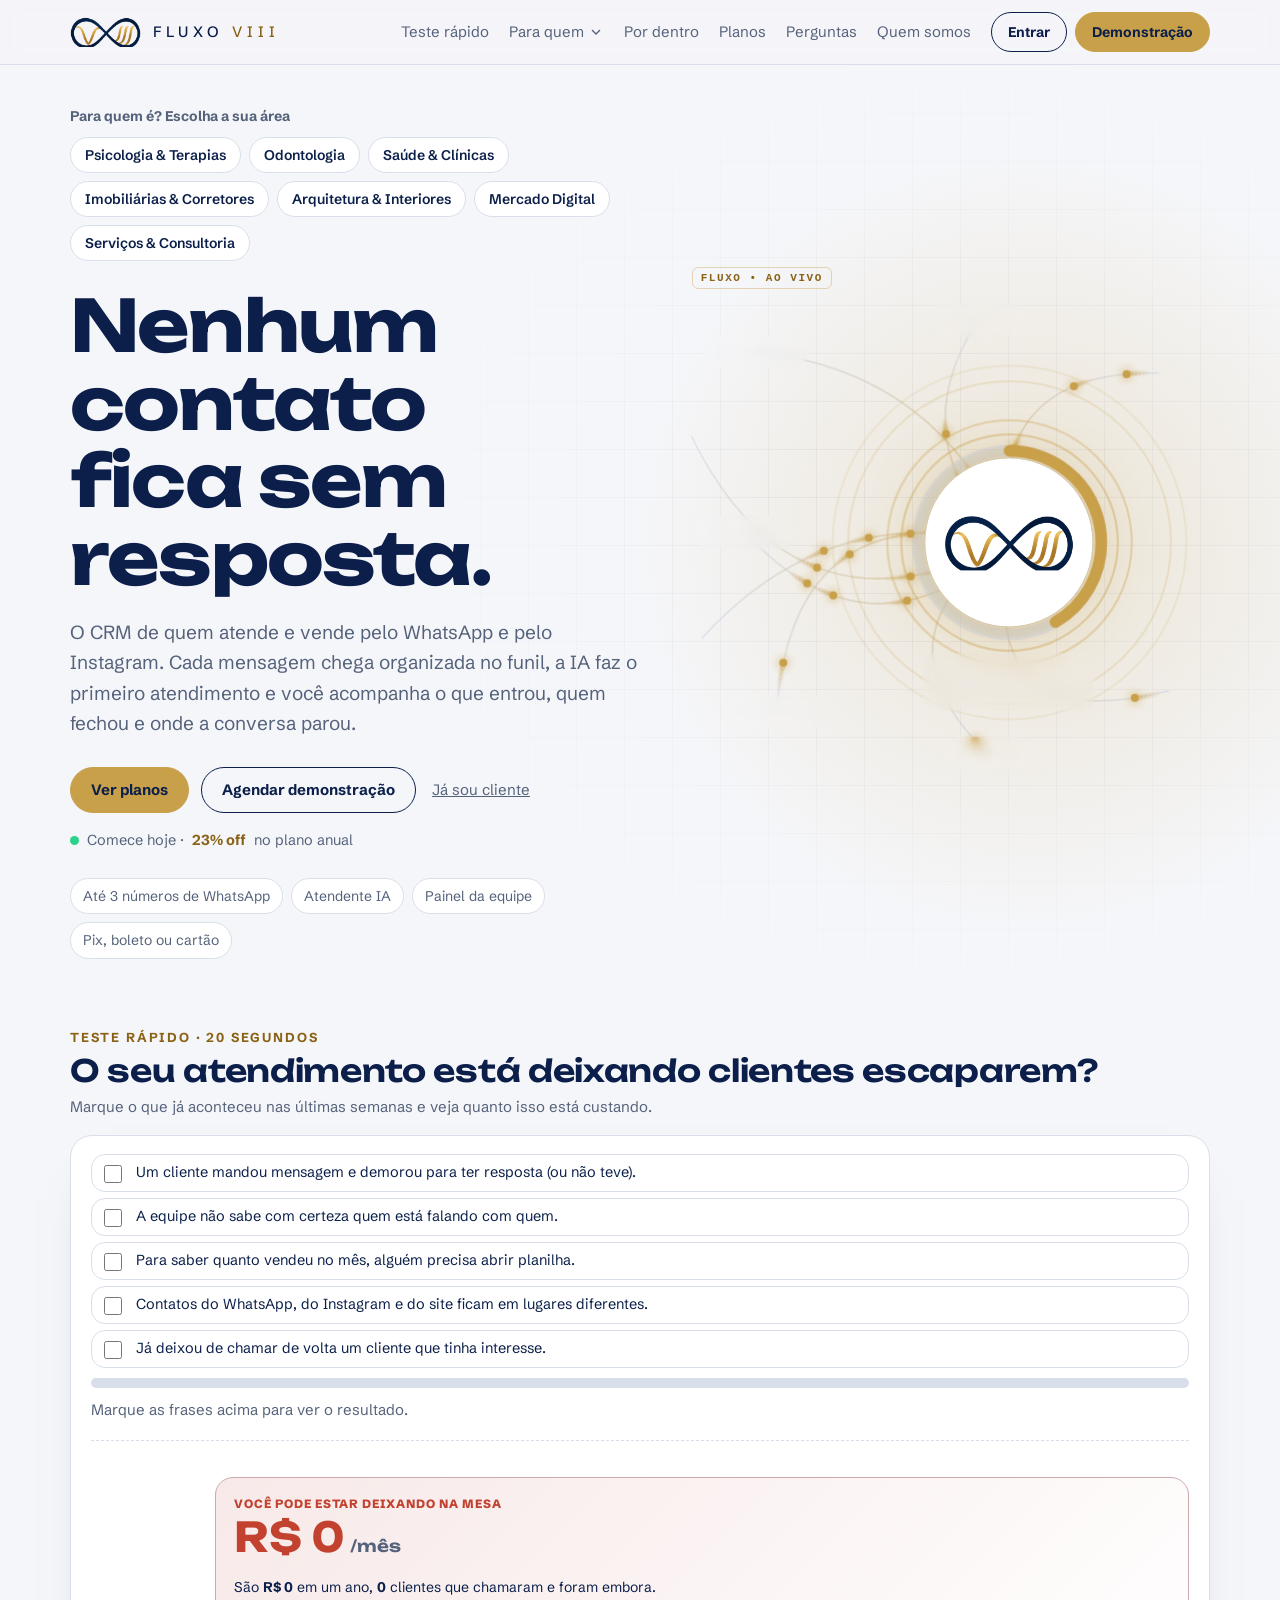
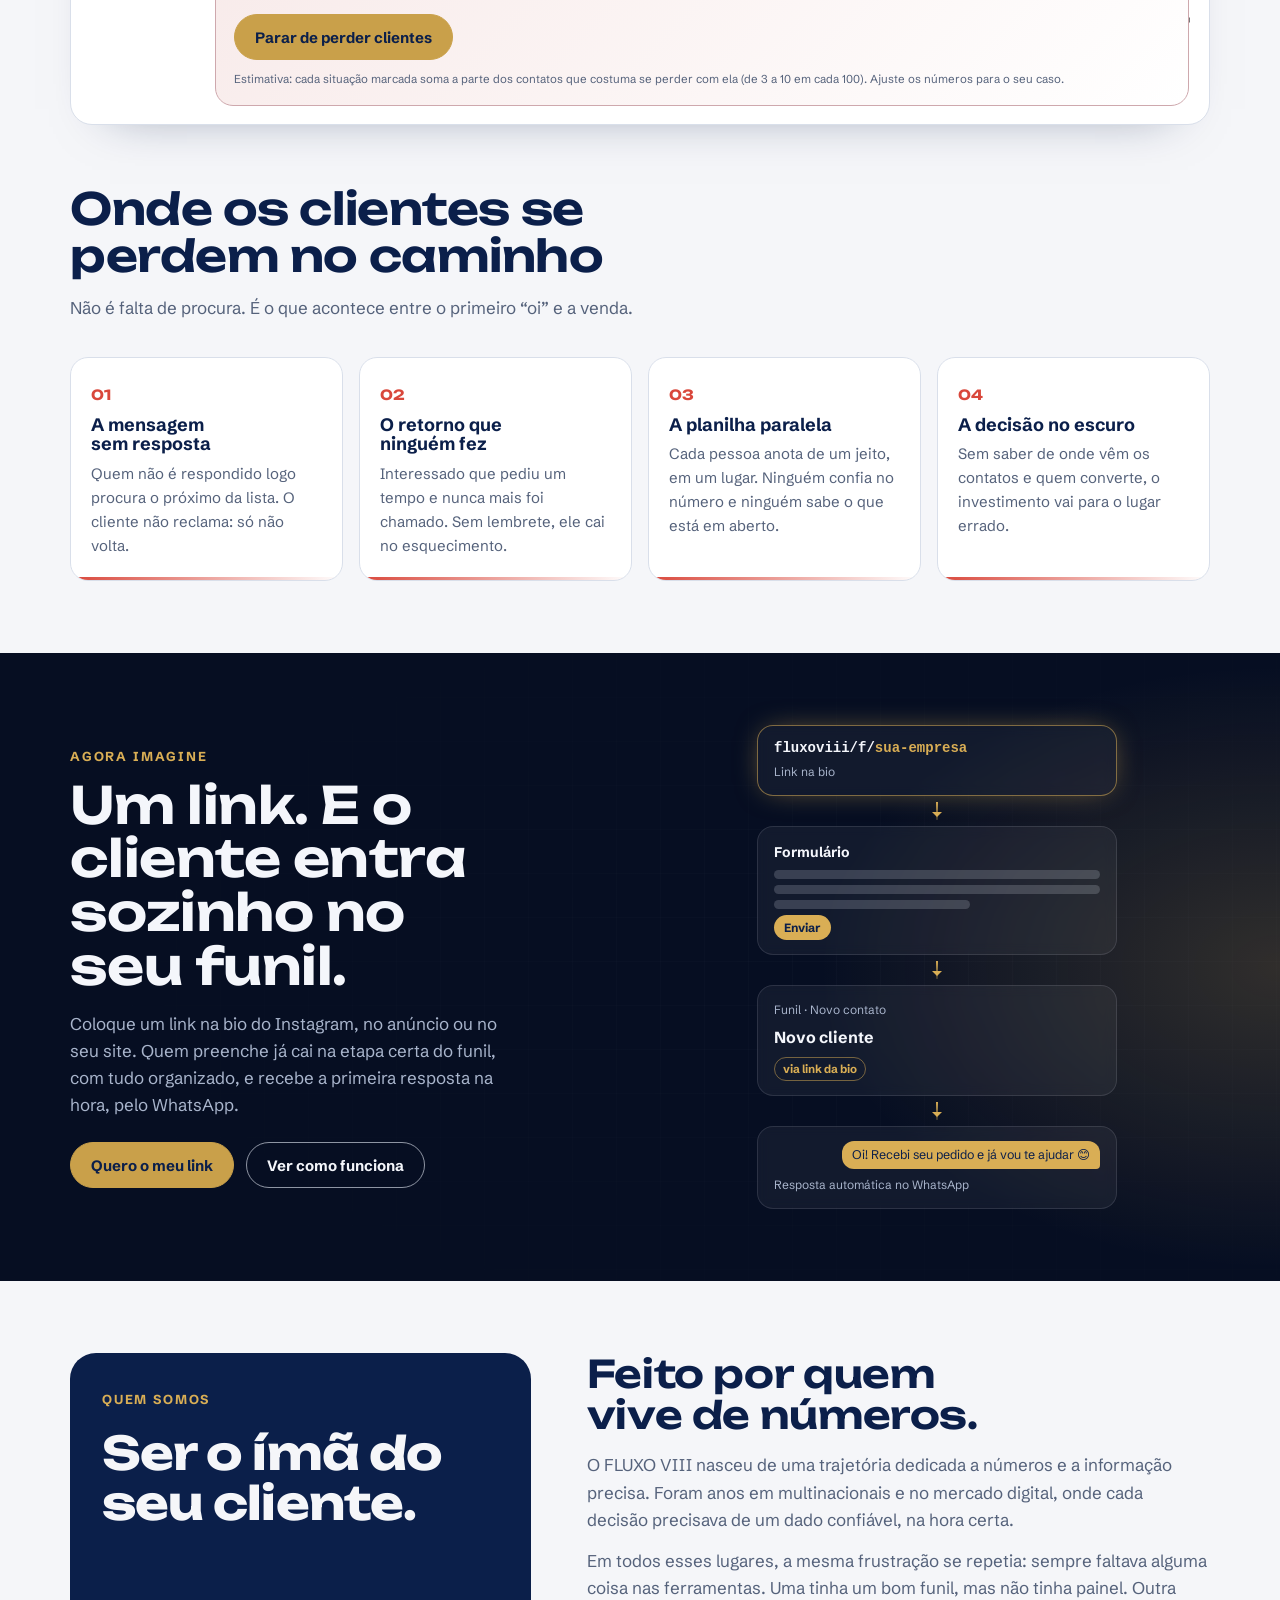
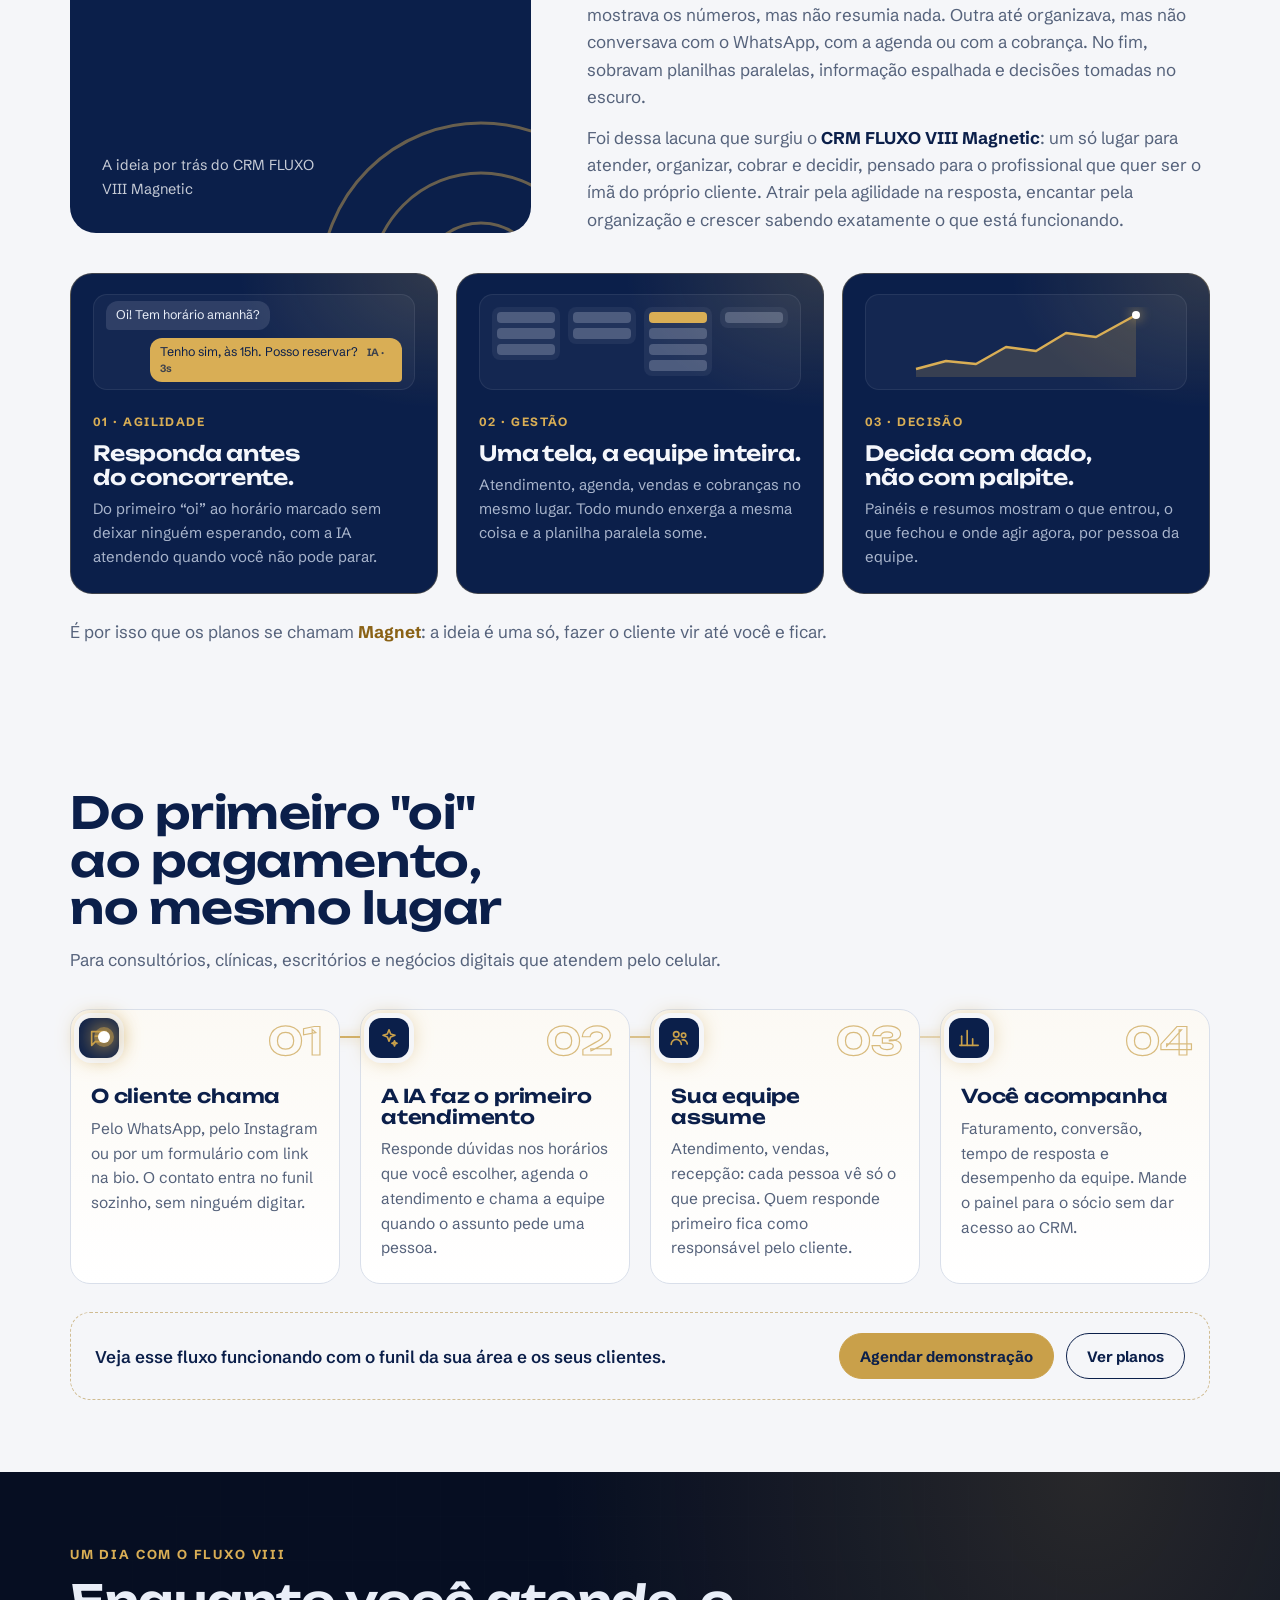
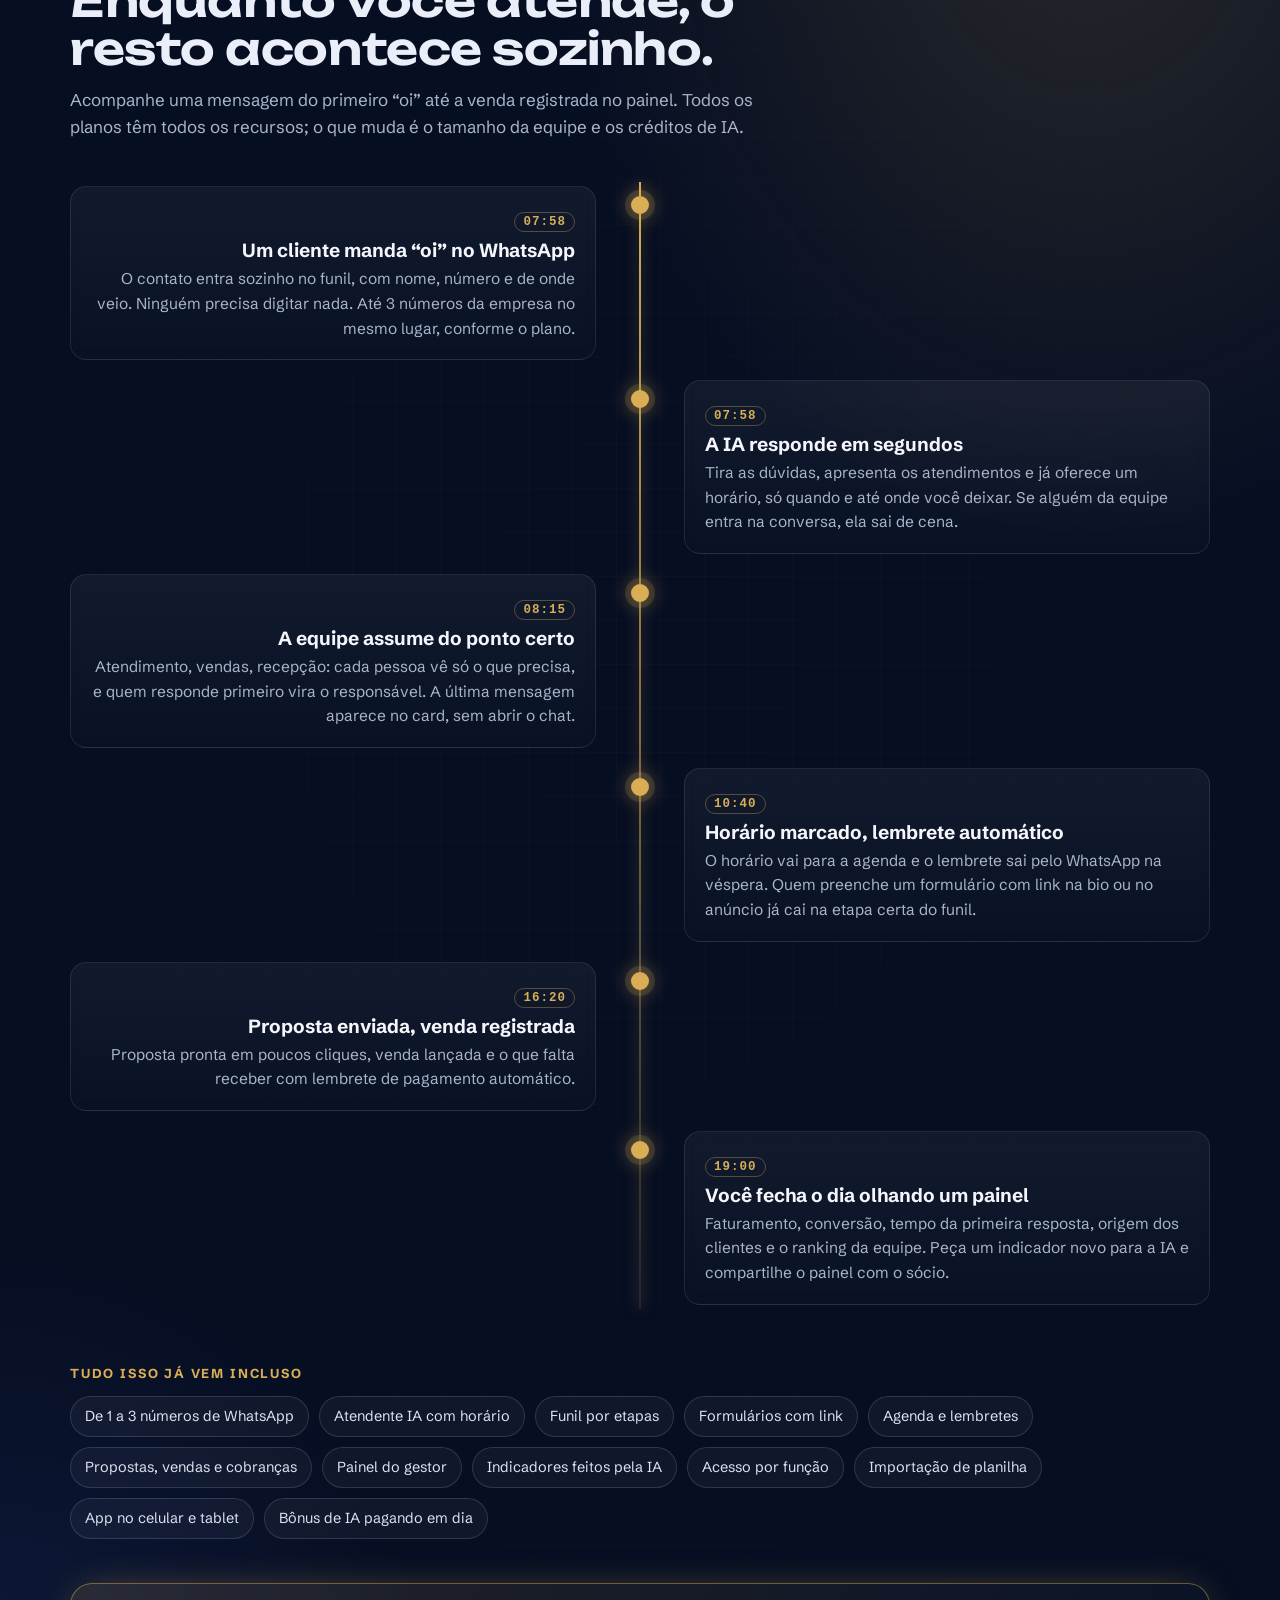
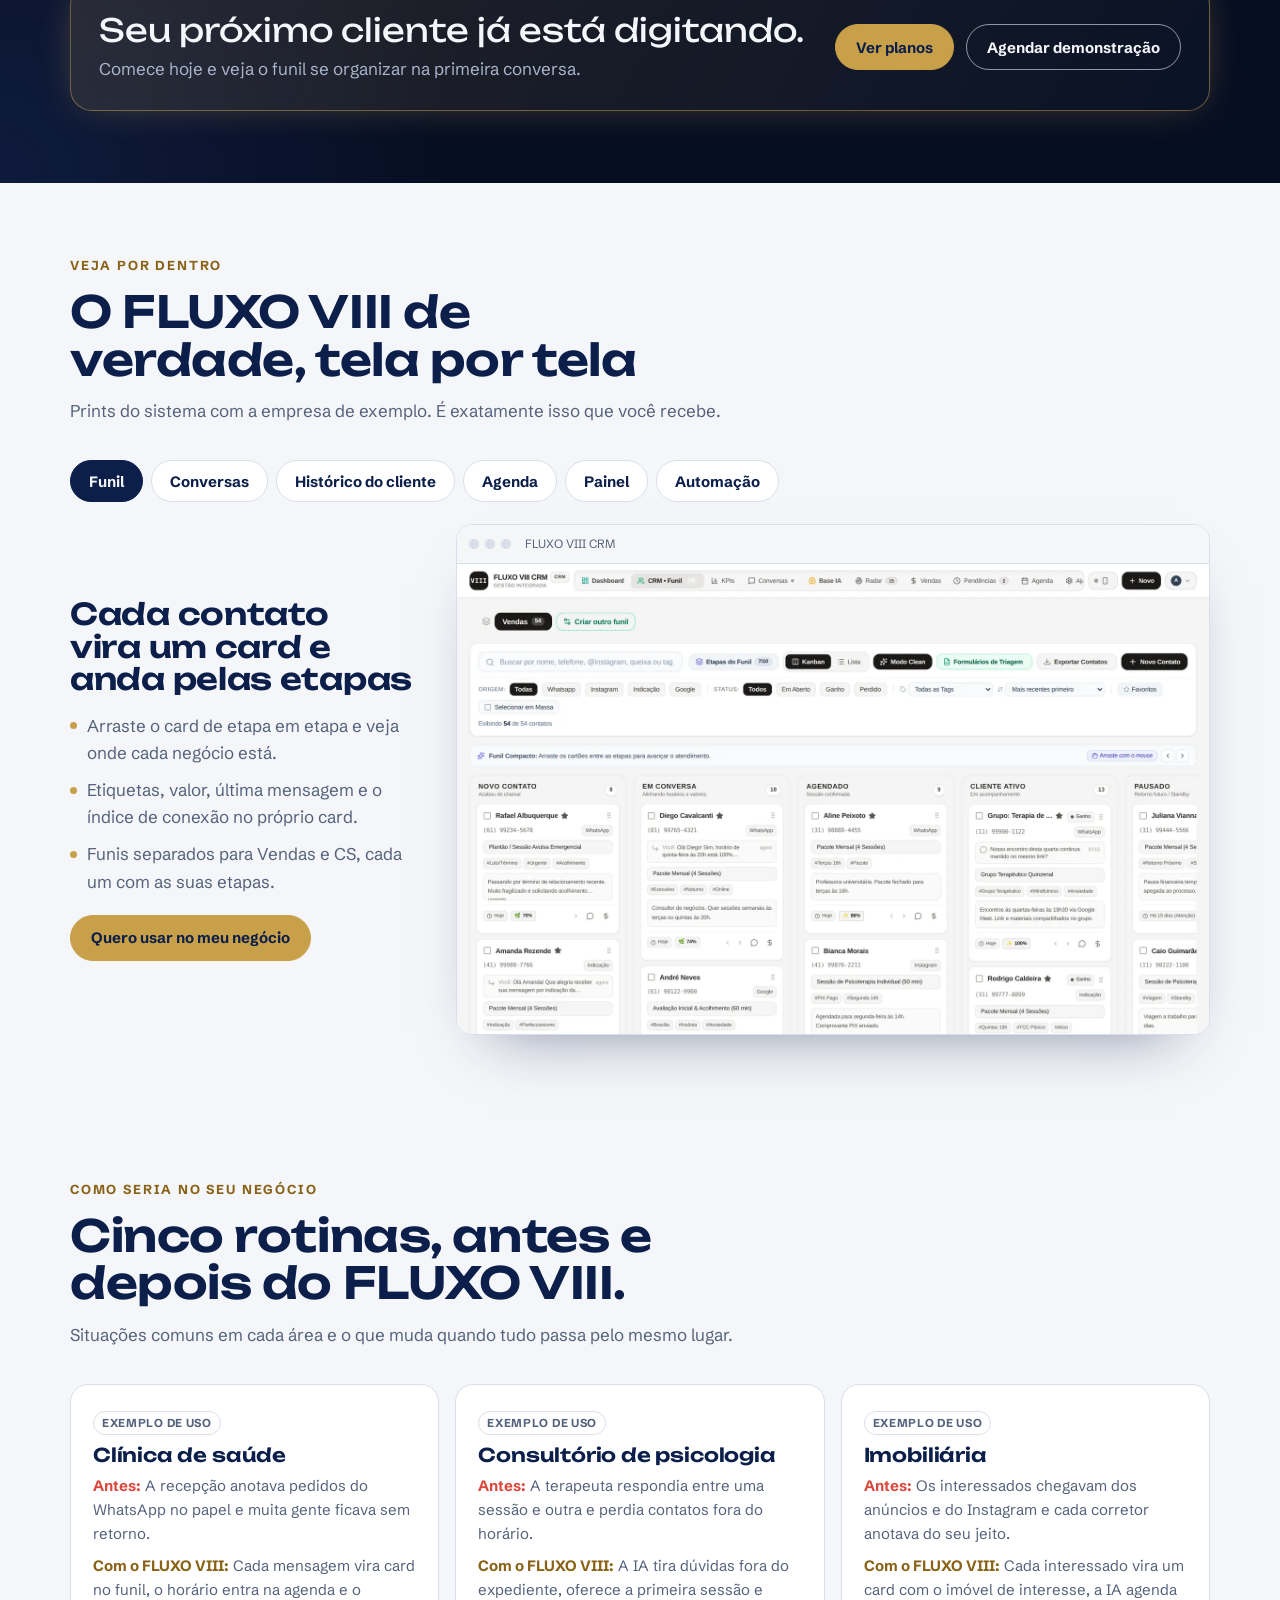
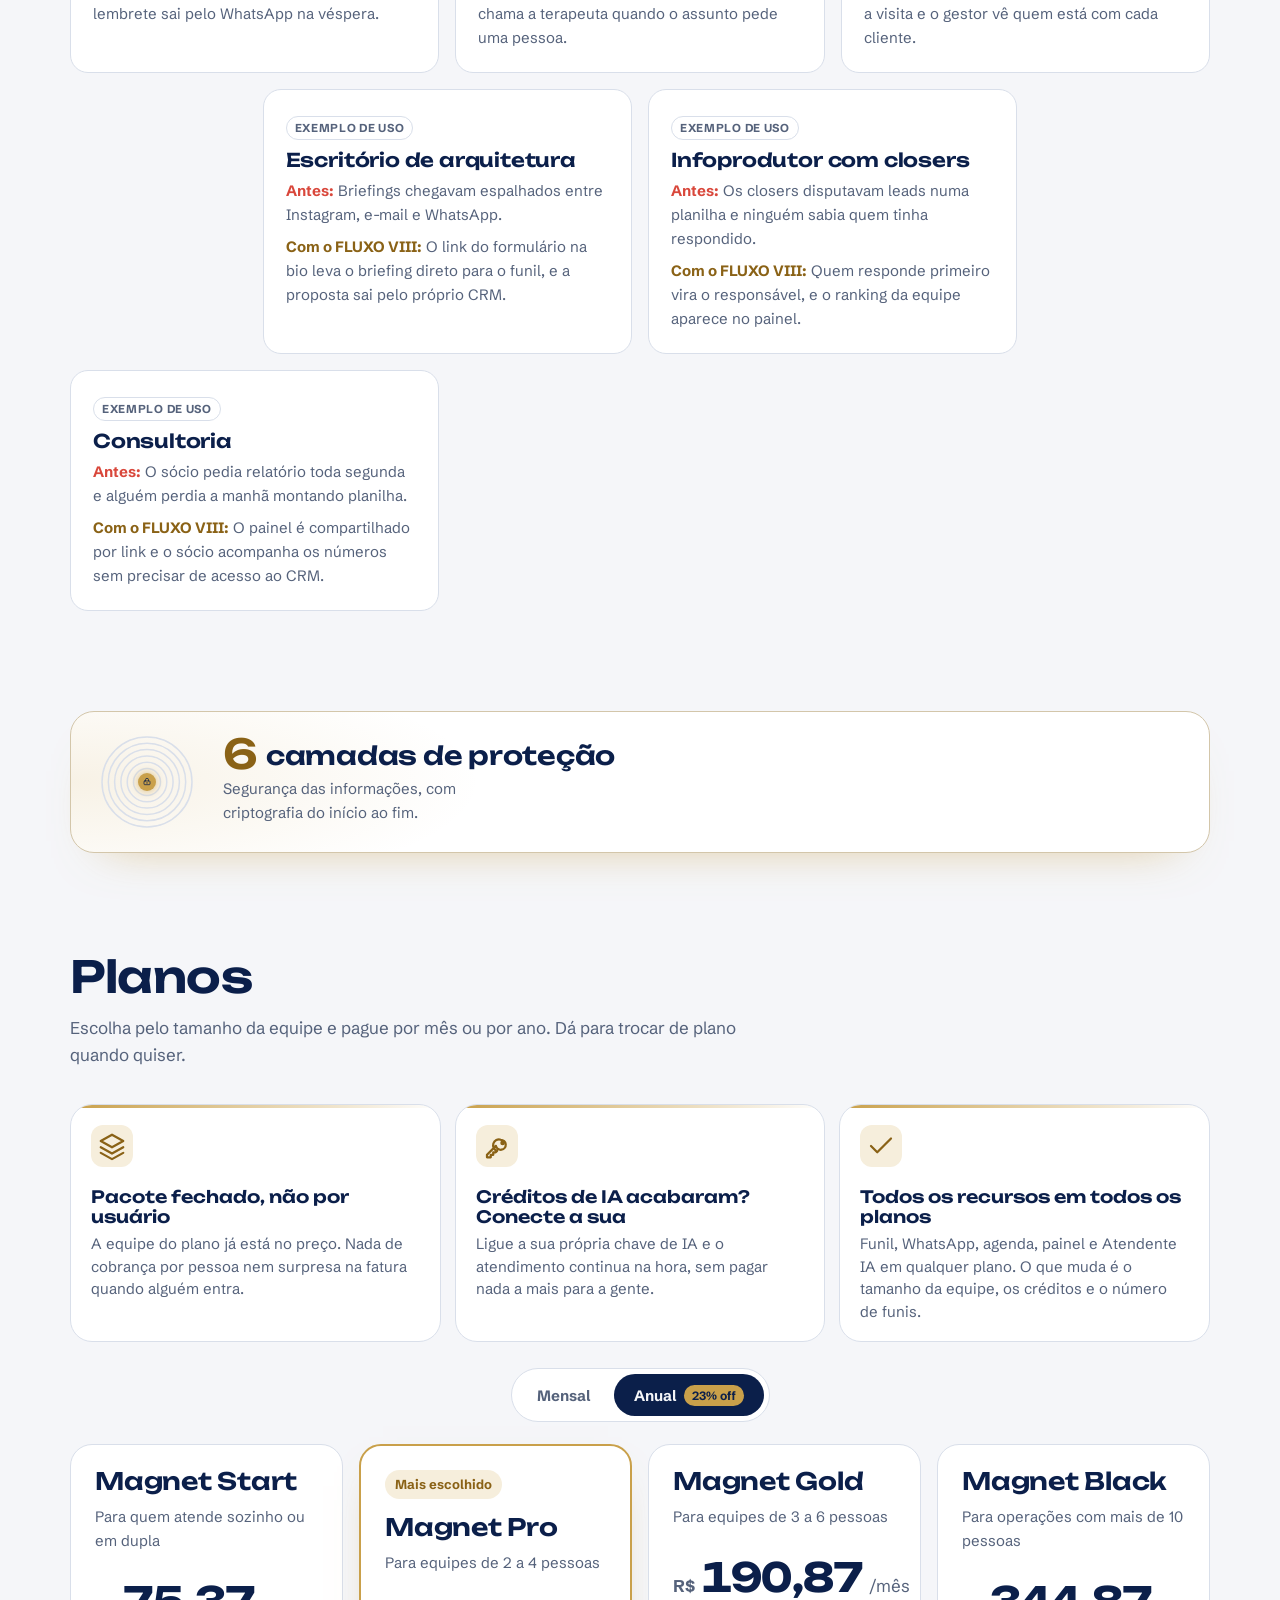
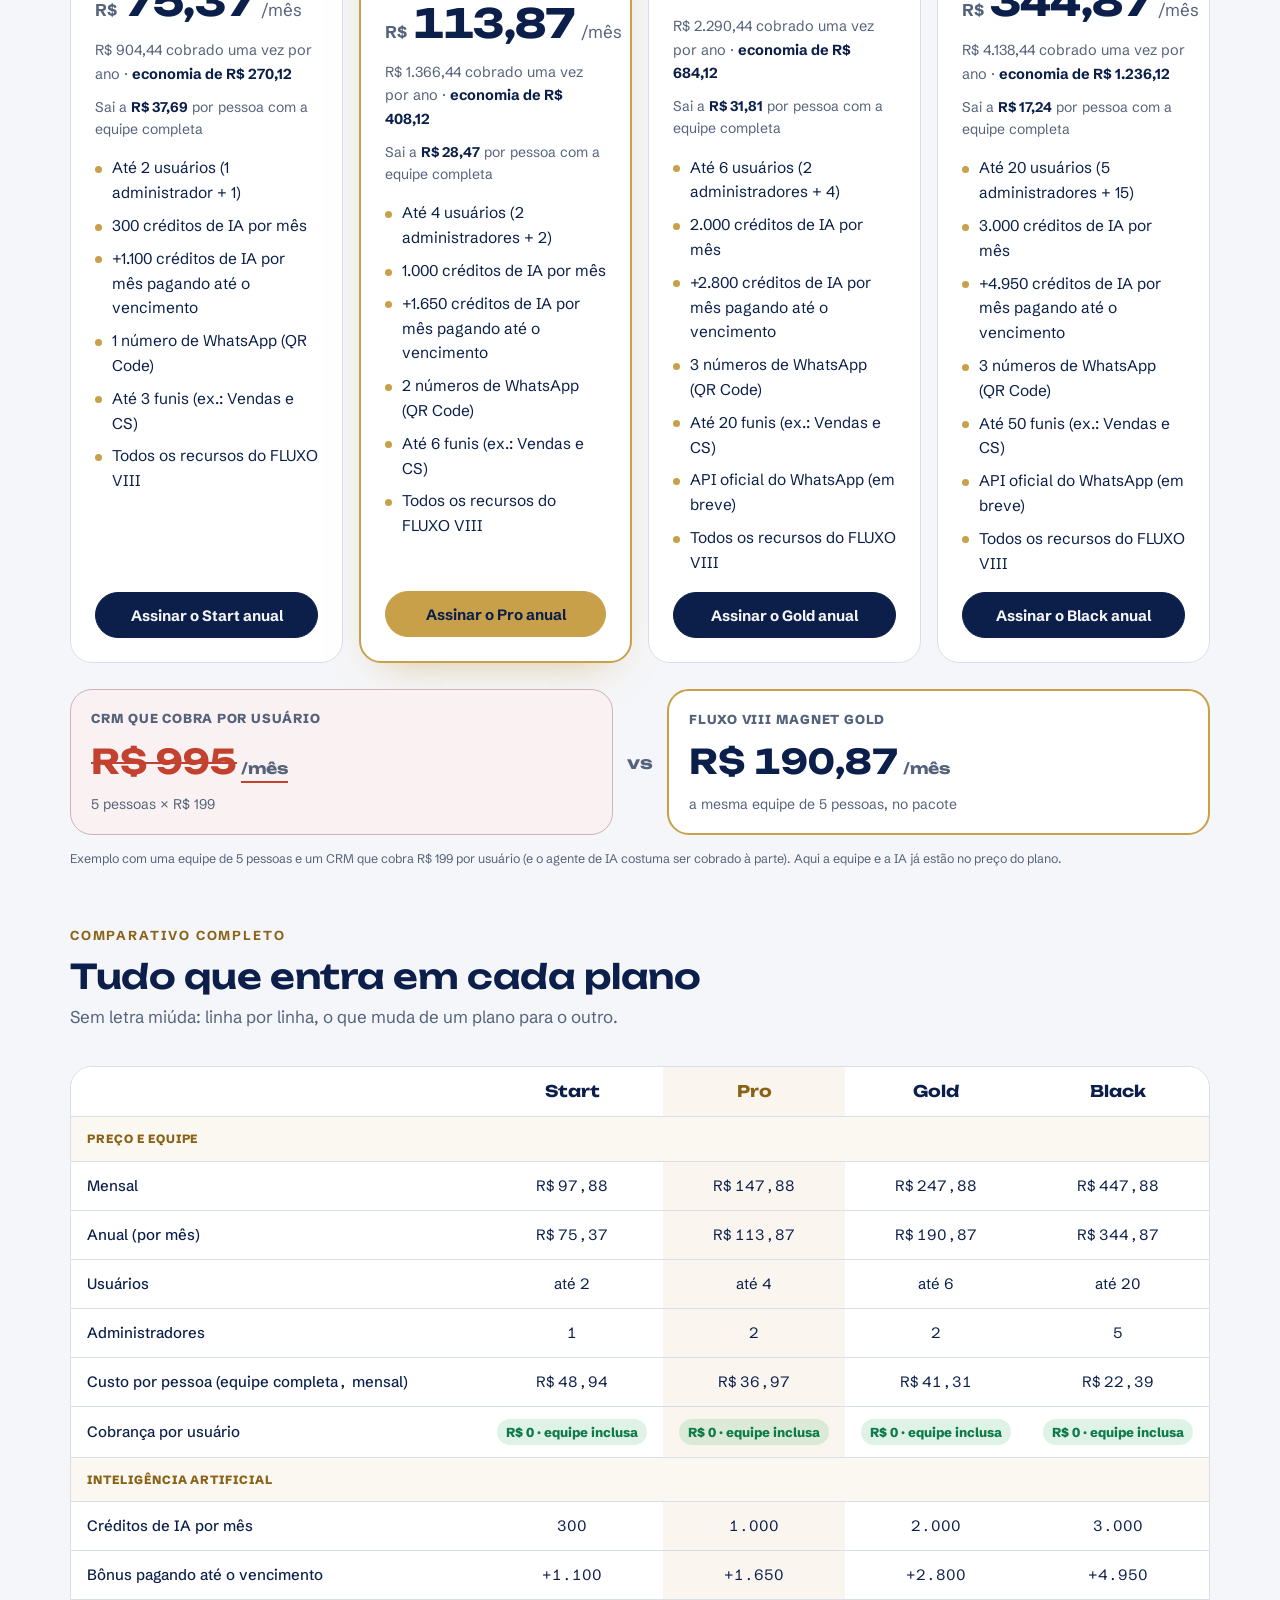
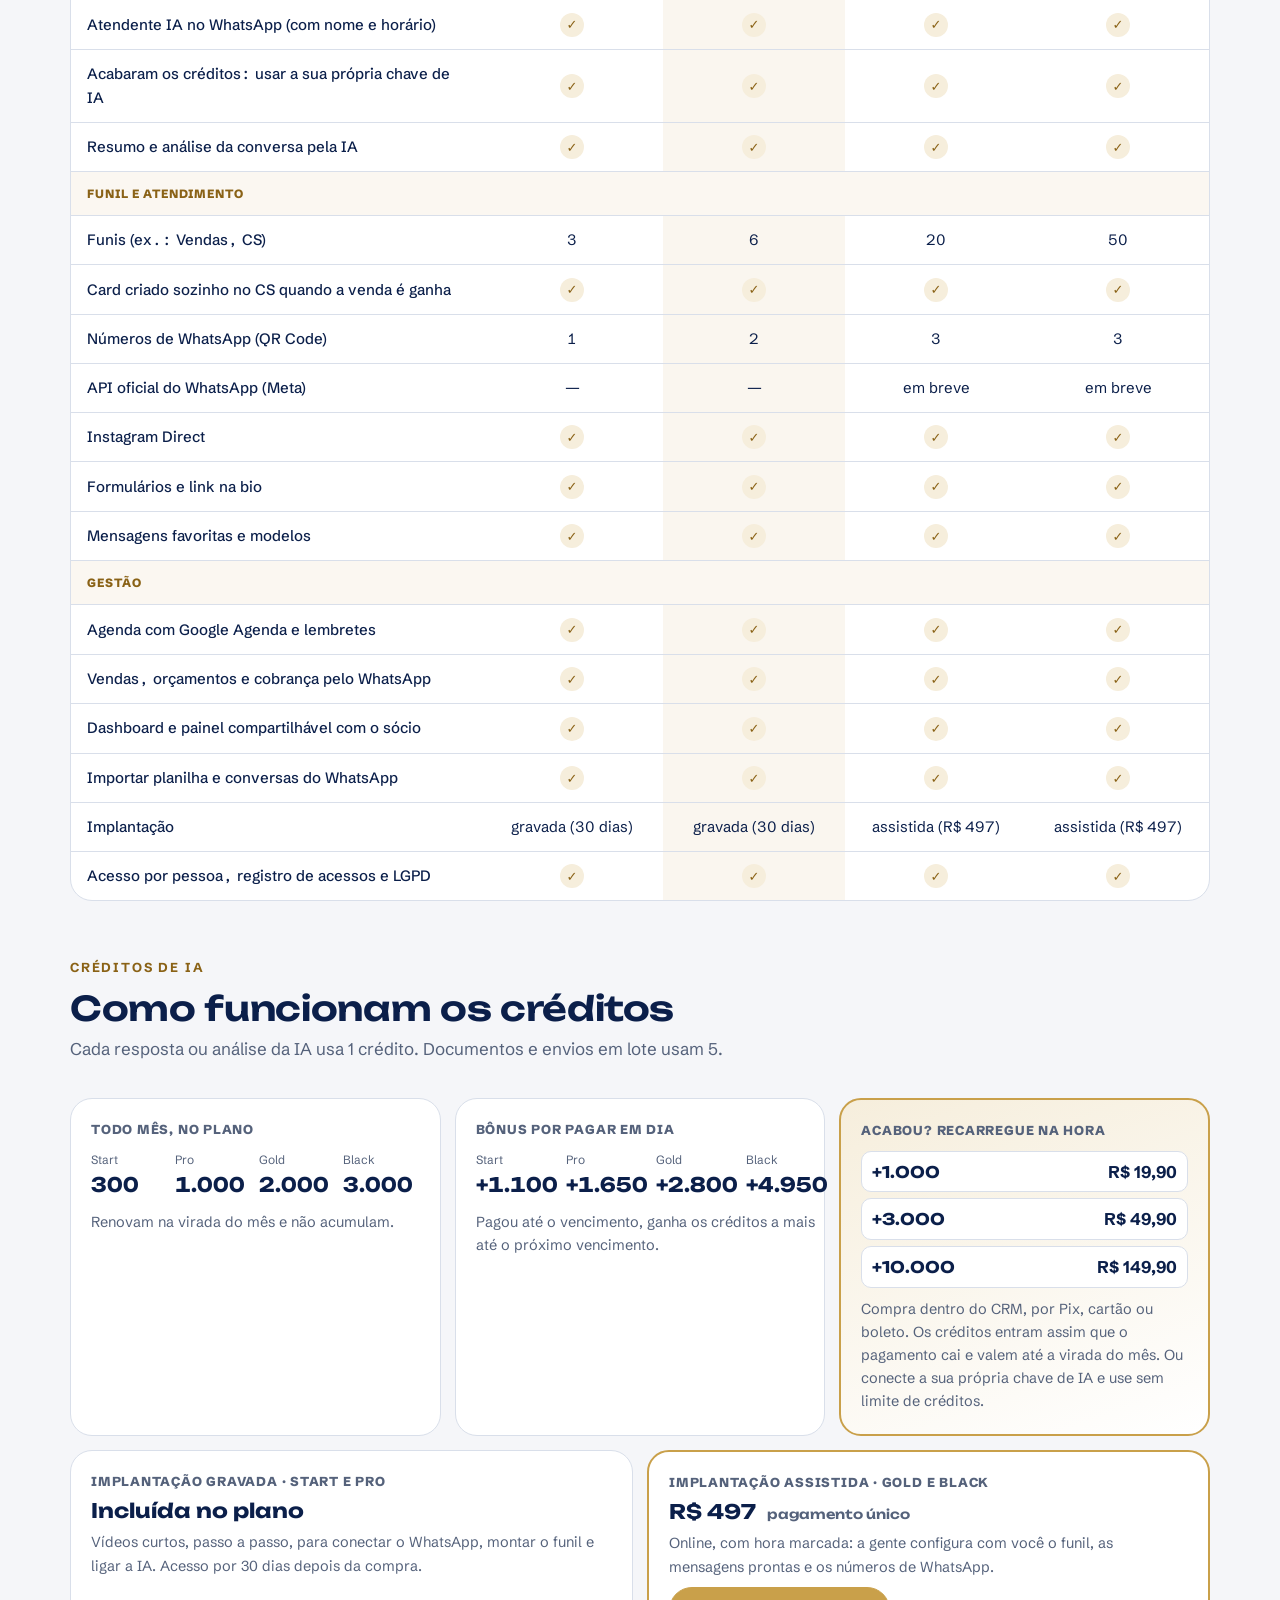
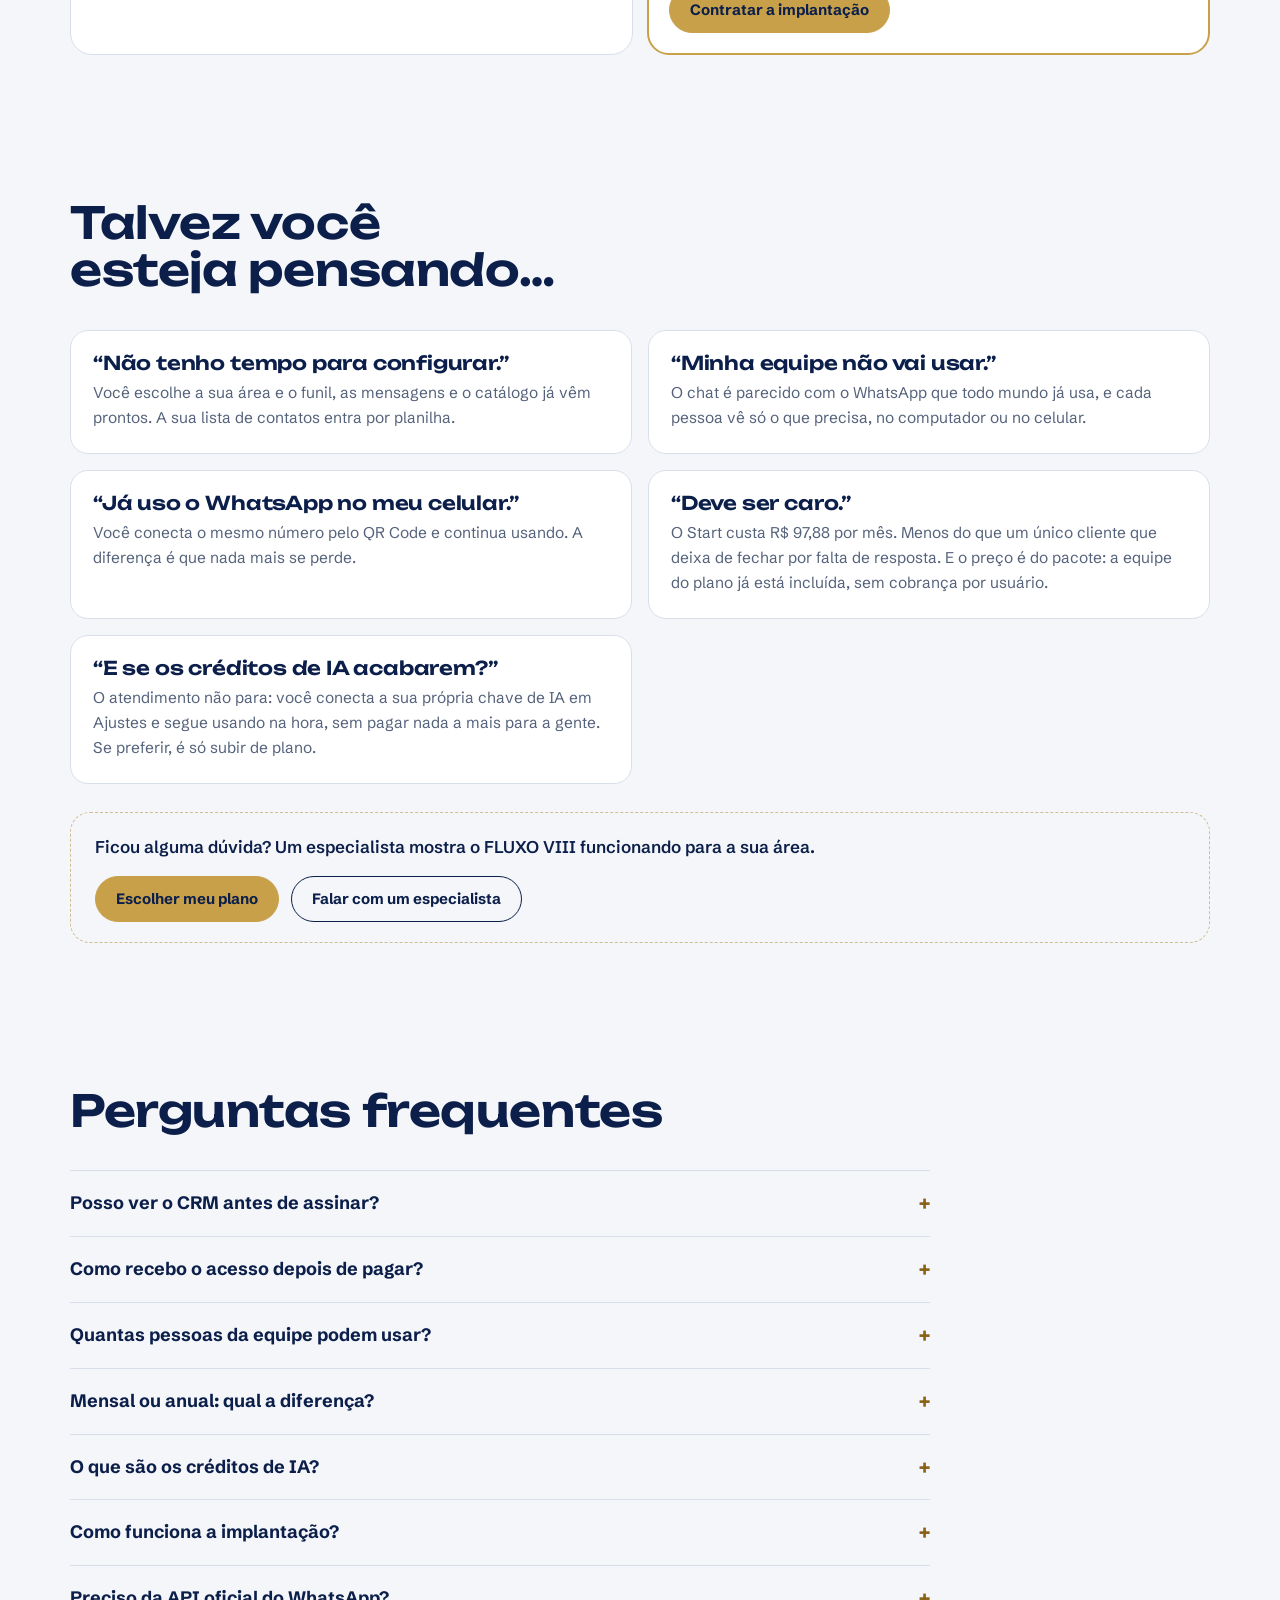
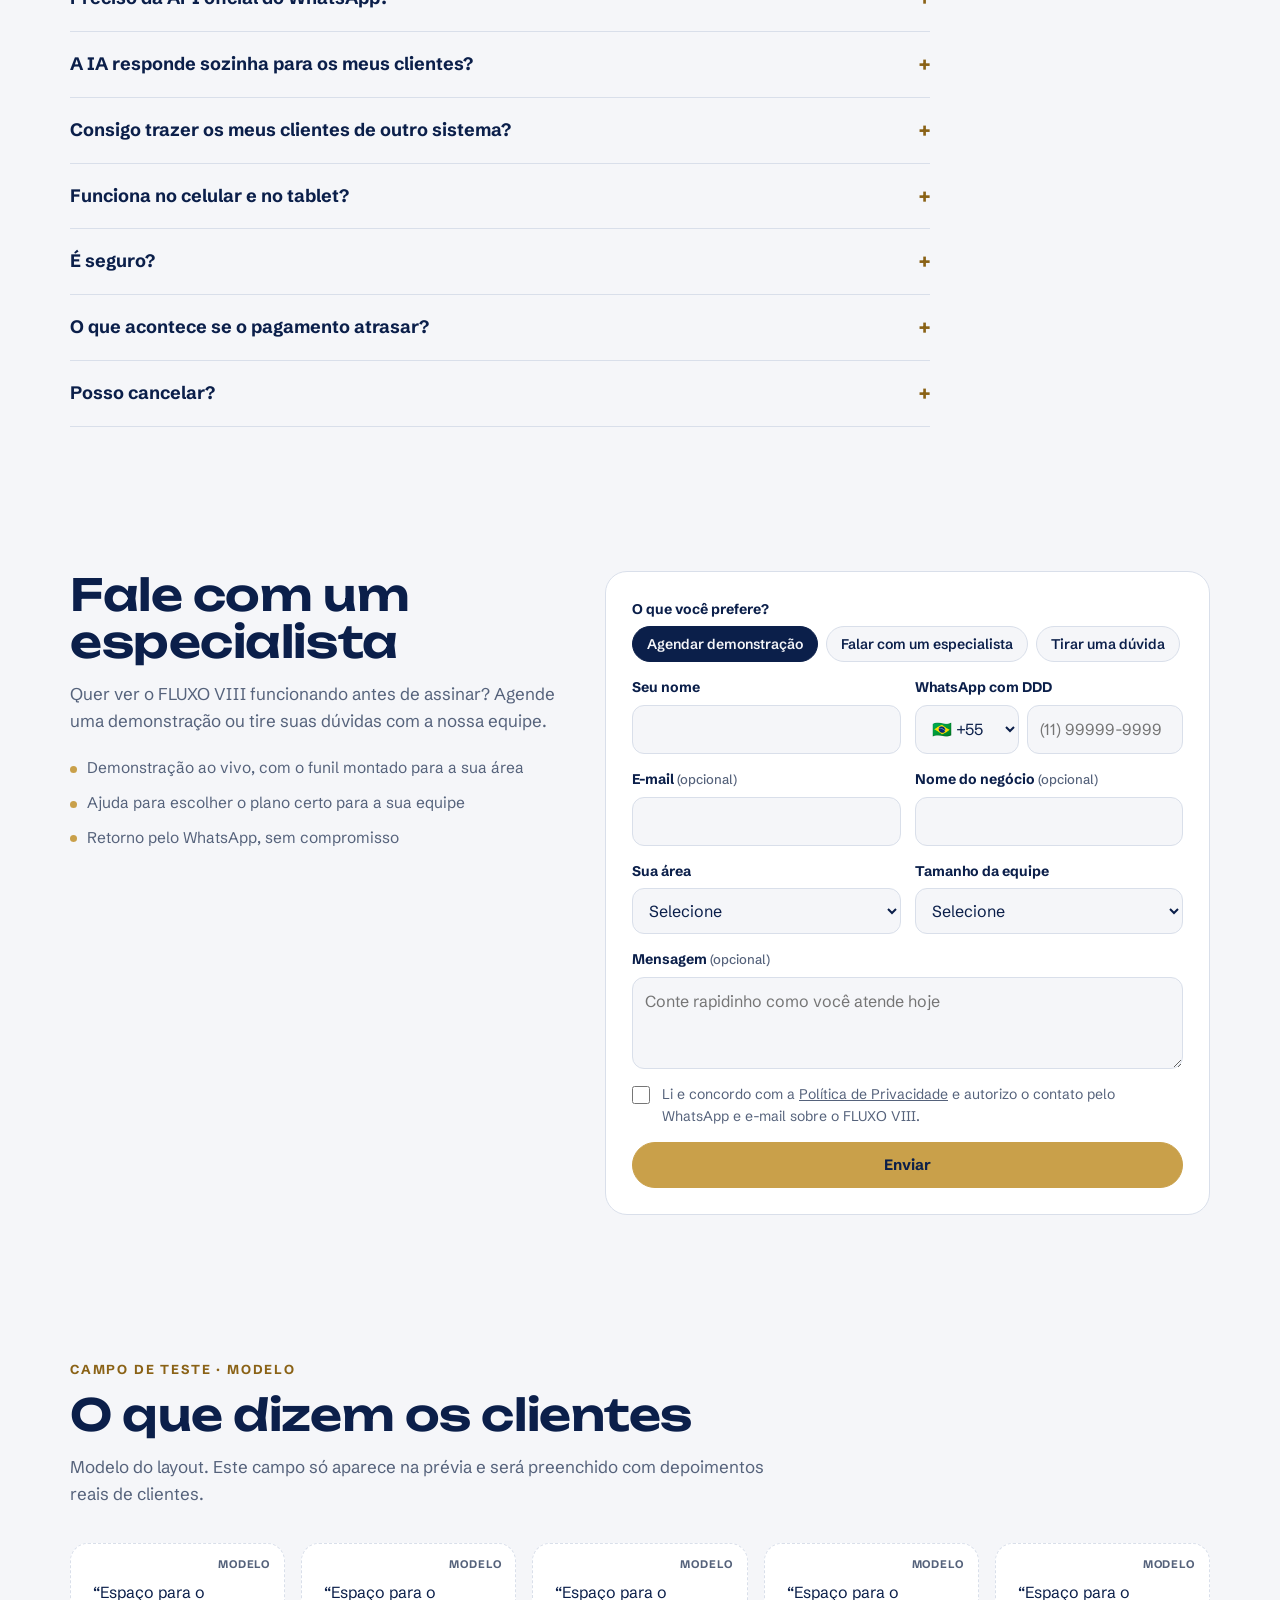
==== index.html @ 381bca04 "Links novos do Asaas (preços de 14/10) e botão de contratar a implantação assistida Co-Authored-By: " ====
<!doctype html>
<html lang="pt-BR">
<head>
<meta charset="utf-8">
<meta name="viewport" content="width=device-width, initial-scale=1, viewport-fit=cover">
<title>FLUXO VIII CRM</title>
<meta name="description" content="CRM para quem atende e vende pelo WhatsApp e pelo Instagram: funil automático, Atendente IA, até 3 números de WhatsApp e painel da equipe. Para consultórios, clínicas, escritórios e negócios digitais.">
<meta property="og:title" content="FLUXO VIII CRM">
<meta property="og:description" content="Nenhum contato fica sem resposta. Funil automático, Atendente IA e painel da equipe.">
<meta property="og:type" content="website">
<meta property="og:image" content="https://crmfluxoviii.tech/og-image.png">
<meta name="theme-color" content="#0B1F4A">
<meta name="referrer" content="strict-origin-when-cross-origin">
<link rel="icon" type="image/png" href="favicon-32.png">
<link rel="apple-touch-icon" href="apple-touch-icon.png">
<link rel="preconnect" href="https://fonts.googleapis.com">
<link rel="preconnect" href="https://fonts.gstatic.com" crossorigin>
<link rel="stylesheet" href="https://fonts.googleapis.com/css2?family=Unbounded:wght@500;600;700&family=Schibsted+Grotesk:wght@400;500;600;700&display=swap">
<link rel="stylesheet" href="site.css?v=20261015a">
</head>
<body>

<header class="top">
  <div class="wrap">
    <a class="brand" href="#inicio" aria-label="FLUXO VIII CRM, início"><img class="logo-light" src="logo-mark.png" alt="" width="70" height="30"><img class="logo-dark" src="logo-mark-dark.png" alt="" width="70" height="30"><span>FLUXO <em>VIII</em></span></a>
    <nav class="nav" aria-label="Seções">
      <a href="#diagnostico">Teste rápido</a>
      <div class="nav-dd"><button type="button" class="dd-btn" aria-expanded="false" aria-controls="dd-niches">Para quem <svg viewBox="0 0 24 24" aria-hidden="true"><path d="M6 9l6 6 6-6"/></svg></button><div class="dd-menu" id="dd-niches" hidden></div></div>
      <a href="#por-dentro">Por dentro</a>
      <a href="#planos">Planos</a>
      <a href="#perguntas">Perguntas</a>
      <a href="#quem-somos">Quem somos</a>
    </nav>
    <div class="top-actions">
      <a class="btn" data-login href="#">Entrar</a>
      <a class="btn gold" href="#contato" data-subject="demonstracao">Demonstração</a>
    </div>
  </div>
</header>

<main id="inicio">
  <div class="hero">
    <div class="wrap">
      <div>
        <div class="picker">
          <p id="picker-label">Para quem é? Escolha a sua área</p>
          <div class="chips" role="group" aria-labelledby="picker-label" id="niche-chips"></div>
        </div>
        <h1 id="hero-title">Nenhum contato fica sem resposta.</h1>
        <p class="lead" id="hero-lead">O CRM de quem atende e vende pelo WhatsApp e pelo Instagram.</p>
        <div class="ctas">
          <a class="btn gold" href="#planos">Ver planos</a>
          <a class="btn" href="#contato" data-subject="demonstracao">Agendar demonstração</a>
          <a class="link" data-login href="#">Já sou cliente</a>
        </div>
        <p class="hero-note"><span class="pulse-dot" aria-hidden="true"></span> Comece hoje · <strong>23% off</strong> no plano anual</p>
        <ul class="facts" aria-label="Destaques">
          <li>Até 3 números de WhatsApp</li>
          <li>Atendente IA</li>
          <li>Painel da equipe</li>
          <li>Pix, boleto ou cartão</li>
        </ul>
      </div>
      <div class="field" aria-hidden="true">
        <span class="hud hud-tl">FLUXO • ao vivo</span>
        <span class="toast" id="hero-toast"><i></i><b id="toast-title">Novo contato no funil</b><small id="toast-sub">WhatsApp · agora</small></span>
        <canvas id="field"></canvas>
        <span class="chip c1"><i></i>WhatsApp</span>
        <span class="chip c2"><i></i>Instagram</span>
        <span class="chip c3"><i></i>Formulário</span>
        <span class="chip c4"><i></i>Indicação</span>
        <span class="chip c5"><i></i>Anúncio</span>
        <div class="core"><img class="logo-light" src="logo-mark.png" alt=""><img class="logo-dark" src="logo-mark-dark.png" alt=""></div>
      </div>
    </div>
  </div>

  <section id="diagnostico" class="diag">
    <div class="wrap diag-grid">
      <div class="head">
        <p class="kicker">Teste rápido · 20 segundos</p>
        <h2 id="diag-title">O seu atendimento está deixando clientes escaparem?</h2>
        <p>Marque o que já aconteceu nas últimas semanas e veja quanto isso está custando.</p>
      </div>
      <div class="diag-box">
        <ul class="diag-list" id="diag-list"></ul>
        <div class="diag-meter" aria-live="polite">
          <div class="meter"><span id="diag-bar"></span></div>
          <p id="diag-result">Marque as frases acima para ver o resultado.</p>
        </div>
        <div class="diag-calc" id="diag-calc" hidden>
          <div class="calc-inputs">
            <label><span id="calc-leads-label">Contatos novos por semana</span><b id="calc-leads-out">20</b>
              <input type="range" id="calc-leads" min="3" max="200" step="1" value="20"></label>
            <label><span id="calc-ticket-label">Quanto vale um cliente</span><b id="calc-ticket-out">R$ 300</b>
              <input type="range" id="calc-ticket" min="50" max="5000" step="50" value="300"></label>
          </div>
          <div class="calc-loss">
            <p class="calc-kicker">Você pode estar deixando na mesa</p>
            <p class="calc-big"><span id="calc-month">R$ 0</span><small>/mês</small></p>
            <ul class="calc-parts" id="calc-parts" aria-label="De onde vem a perda"></ul>
            <p class="calc-year">São <strong id="calc-year">R$ 0</strong> em um ano, <strong id="calc-lost">0</strong> <span id="calc-lost-word">clientes</span> que chamaram e foram embora.</p>
            <p class="calc-vs" id="calc-vs"></p>
            <a class="btn gold" href="#planos" id="calc-cta">Parar de perder clientes</a>
            <p class="calc-note">Estimativa: cada situação marcada soma a parte dos contatos que costuma se perder com ela (de 3 a 10 em cada 100). Ajuste os números para o seu caso.</p>
          </div>
        </div>
      </div>
    </div>
  </section>

  <section id="dor" class="pain">
    <div class="wrap">
      <div class="head">
        <h2 id="pain-title">Onde os clientes se perdem no caminho</h2>
        <p>Não é falta de procura. É o que acontece entre o primeiro “oi” e a venda.</p>
      </div>
      <ol class="leaks" id="leaks"></ol>
    </div>
  </section>

  <section id="link" class="hook">
    <div class="wrap hook-grid">
      <div>
        <p class="kicker">Agora imagine</p>
        <h2>Um link. E o cliente entra sozinho no seu funil.</h2>
        <p class="hook-lead" id="hook-lead">Coloque um link na bio do Instagram, no anúncio ou no seu site. Quem preenche já cai na etapa certa do funil, com tudo organizado, e recebe a primeira resposta na hora, pelo WhatsApp.</p>
        <div class="cta-actions">
          <a class="btn gold" href="#planos">Quero o meu link</a>
          <a class="btn" href="#como-funciona">Ver como funciona</a>
        </div>
      </div>
      <div class="hook-visual" aria-hidden="true">
        <div class="hk-step hk-link"><span class="hk-url">fluxoviii/f/<b>sua-empresa</b></span><small>Link na bio</small></div>
        <span class="hk-arrow"></span>
        <div class="hk-step hk-form"><b>Formulário</b><i></i><i></i><i class="short"></i><em>Enviar</em></div>
        <span class="hk-arrow"></span>
        <div class="hk-step hk-card"><small>Funil · Novo contato</small><b id="hook-card">Novo cliente</b><span class="hk-tag">via link da bio</span></div>
        <span class="hk-arrow"></span>
        <div class="hk-step hk-msg"><span class="bub out">Oi! Recebi seu pedido e já vou te ajudar 😊</span><small>Resposta automática no WhatsApp</small></div>
      </div>
    </div>
  </section>

  <section id="quem-somos" class="about">
    <div class="wrap">
      <div class="about-grid">
        <div class="about-quote">
          <svg class="magnet-lines" viewBox="0 0 200 200" aria-hidden="true"><path d="M20 180 A80 80 0 0 1 180 180"/><path d="M45 180 A55 55 0 0 1 155 180"/><path d="M70 180 A30 30 0 0 1 130 180"/></svg>
          <p class="kicker">Quem somos</p>
          <blockquote>Ser o ímã do seu cliente.</blockquote>
          <p class="sign">A ideia por trás do CRM FLUXO VIII Magnetic</p>
        </div>
        <div class="about-text">
          <h2>Feito por quem vive de números.</h2>
          <p>O FLUXO VIII nasceu de uma trajetória dedicada a números e a informação precisa. Foram anos em multinacionais e no mercado digital, onde cada decisão precisava de um dado confiável, na hora certa.</p>
          <p>Em todos esses lugares, a mesma frustração se repetia: sempre faltava alguma coisa nas ferramentas. Uma tinha um bom funil, mas não tinha painel. Outra mostrava os números, mas não resumia nada. Outra até organizava, mas não conversava com o WhatsApp, com a agenda ou com a cobrança. No fim, sobravam planilhas paralelas, informação espalhada e decisões tomadas no escuro.</p>
          <p>Foi dessa lacuna que surgiu o <strong>CRM FLUXO VIII Magnetic</strong>: um só lugar para atender, organizar, cobrar e decidir, pensado para o profissional que quer ser o ímã do próprio cliente. Atrair pela agilidade na resposta, encantar pela organização e crescer sabendo exatamente o que está funcionando.</p>
        </div>
      </div>
      <ul class="pillars">
        <li>
          <div class="pviz" aria-hidden="true">
            <span class="bub in">Oi! Tem horário amanhã?</span>
            <span class="bub out">Tenho sim, às 15h. Posso reservar? <em>IA · 3s</em></span>
          </div>
          <span class="pn">01 · Agilidade</span>
          <h3>Responda antes do concorrente.</h3>
          <p>Do primeiro “oi” ao horário marcado sem deixar ninguém esperando, com a IA atendendo quando você não pode parar.</p>
        </li>
        <li>
          <div class="pviz kanban" aria-hidden="true">
            <span><i></i><i></i><i></i></span><span><i></i><i></i></span><span><i></i><i></i><i></i><i></i></span><span><i></i></span>
          </div>
          <span class="pn">02 · Gestão</span>
          <h3>Uma tela, a equipe inteira.</h3>
          <p>Atendimento, agenda, vendas e cobranças no mesmo lugar. Todo mundo enxerga a mesma coisa e a planilha paralela some.</p>
        </li>
        <li>
          <div class="pviz" aria-hidden="true">
            <svg viewBox="0 0 220 70" class="spark"><path class="area" d="M0 62 L30 54 L60 57 L90 40 L120 44 L150 26 L180 30 L220 8 L220 70 L0 70Z"/><path class="line" d="M0 62 L30 54 L60 57 L90 40 L120 44 L150 26 L180 30 L220 8"/><circle cx="220" cy="8" r="4"/></svg>
          </div>
          <span class="pn">03 · Decisão</span>
          <h3>Decida com dado, não com palpite.</h3>
          <p>Painéis e resumos mostram o que entrou, o que fechou e onde agir agora, por pessoa da equipe.</p>
        </li>
      </ul>
      <p class="about-close">É por isso que os planos se chamam <strong>Magnet</strong>: a ideia é uma só, fazer o cliente vir até você e ficar.</p>
    </div>
  </section>

  <section id="como-funciona" class="how">
    <div class="wrap">
      <div class="head">
        <h2 id="how-title">Do primeiro "oi" ao pagamento, no mesmo lugar</h2>
        <p id="how-sub"></p>
      </div>
      <ol class="pipeline" id="steps"></ol>
      <div class="how-cta">
        <p id="how-cta-text">Veja esse fluxo funcionando com o funil da sua área.</p>
        <div class="cta-actions">
          <a class="btn gold" href="#contato" data-subject="demonstracao">Agendar demonstração</a>
          <a class="btn" href="#planos">Ver planos</a>
        </div>
      </div>
    </div>
  </section>

  <section id="recursos" class="story">
    <div class="wrap">
      <div class="head">
        <p class="kicker">Um dia com o FLUXO VIII</p>
        <h2 id="story-title">Enquanto você atende, o resto acontece sozinho.</h2>
        <p>Acompanhe uma mensagem do primeiro “oi” até a venda registrada no painel. Todos os planos têm todos os recursos; o que muda é o tamanho da equipe e os créditos de IA.</p>
      </div>
      <ol class="flow" id="flow"></ol>
      <div class="all-in">
        <p class="kicker">Tudo isso já vem incluso</p>
        <ul class="incl" id="chips"></ul>
      </div>
      <div class="story-cta">
        <div>
          <p class="cta-big" id="story-cta-title">Seu próximo cliente já está digitando.</p>
          <p class="cta-sub">Comece hoje e veja o funil se organizar na primeira conversa.</p>
        </div>
        <div class="cta-actions">
          <a class="btn gold" href="#planos">Ver planos</a>
          <a class="btn ghost" href="#contato" data-subject="demonstracao">Agendar demonstração</a>
        </div>
      </div>
    </div>
  </section>

  <section id="por-dentro" class="inside">
    <div class="wrap">
      <div class="head">
        <p class="kicker">Veja por dentro</p>
        <h2>O FLUXO VIII de verdade, tela por tela</h2>
        <p>Prints do sistema com a empresa de exemplo. É exatamente isso que você recebe.</p>
      </div>
      <div class="in-tabs" role="tablist" aria-label="Telas do FLUXO VIII" id="in-tabs"></div>
      <div class="in-panel" id="in-panel" role="tabpanel" aria-live="polite"></div>
    </div>
  </section>

  <section id="exemplos" class="cases">
    <div class="wrap">
      <div class="head">
        <p class="kicker">Como seria no seu negócio</p>
        <h2>Cinco rotinas, antes e depois do FLUXO VIII.</h2>
        <p>Situações comuns em cada área e o que muda quando tudo passa pelo mesmo lugar.</p>
      </div>
      <ul class="case-list" id="case-list"></ul>
    </div>
  </section>

  <section id="seguranca">
    <div class="wrap">
      <div class="vault">
        <div class="vault-visual" aria-hidden="true">
          <svg viewBox="0 0 320 320" class="rings" id="rings"></svg>
        </div>
        <div class="vault-text">
          <h2><span class="big6">6</span> camadas de proteção</h2>
          <p class="vault-sub">Segurança das informações, com criptografia do início ao fim.</p>
        </div>
      </div>
    </div>
  </section>

  <section id="planos">
    <div class="wrap">
      <div class="head">
        <h2>Planos</h2>
        <p>Escolha pelo tamanho da equipe e pague por mês ou por ano. Dá para trocar de plano quando quiser.</p>
      </div>
      <div class="edge" aria-label="Por que o FLUXO VIII sai mais em conta">
        <div class="edge-item">
          <svg viewBox="0 0 24 24" aria-hidden="true"><path d="M3 8l9-5 9 5-9 5-9-5z"/><path d="M3 13l9 5 9-5"/><path d="M3 17.5l9 5 9-5"/></svg>
          <b>Pacote fechado, não por usuário</b>
          <span>A equipe do plano já está no preço. Nada de cobrança por pessoa nem surpresa na fatura quando alguém entra.</span>
        </div>
        <div class="edge-item">
          <svg viewBox="0 0 24 24" aria-hidden="true"><path d="M15 7a4 4 0 1 1-3.9 4.9L4 19v2h3v-2h2v-2h2l1.1-1.1A4 4 0 0 1 15 7z"/><circle cx="16.5" cy="9.5" r="1"/></svg>
          <b>Créditos de IA acabaram? Conecte a sua</b>
          <span>Ligue a sua própria chave de IA e o atendimento continua na hora, sem pagar nada a mais para a gente.</span>
        </div>
        <div class="edge-item">
          <svg viewBox="0 0 24 24" aria-hidden="true"><path d="M20 6L9 17l-5-5"/></svg>
          <b>Todos os recursos em todos os planos</b>
          <span>Funil, WhatsApp, agenda, painel e Atendente IA em qualquer plano. O que muda é o tamanho da equipe, os créditos e o número de funis.</span>
        </div>
      </div>
      <div class="cycle-switch" role="radiogroup" aria-label="Forma de pagamento" id="cycle-switch">
        <button type="button" role="radio" aria-checked="false" data-cycle="mensal">Mensal</button>
        <button type="button" role="radio" aria-checked="true" data-cycle="anual">Anual <span class="off" id="cycle-off">23% off</span></button>
      </div>
      <div class="plans" id="plans"></div>
      <div class="per-user" id="per-user"></div>
      <div class="compare-wrap" id="compare"></div>
      <div class="credits" id="credits"></div>
    </div>
  </section>

  <section id="objecoes" class="objs">
    <div class="wrap">
      <div class="head">
        <h2>Talvez você esteja pensando…</h2>
      </div>
      <ul class="obj-list" id="obj-list"></ul>
      <div class="how-cta">
        <p>Ficou alguma dúvida? Um especialista mostra o FLUXO VIII funcionando para a sua área.</p>
        <div class="cta-actions">
          <a class="btn gold" href="#planos">Escolher meu plano</a>
          <a class="btn" href="#contato" data-subject="especialista">Falar com um especialista</a>
        </div>
      </div>
    </div>
  </section>

  <section id="perguntas">
    <div class="wrap">
      <div class="head"><h2>Perguntas frequentes</h2></div>
      <div class="faq" id="faq"></div>
    </div>
  </section>

  <section id="contato">
    <div class="wrap contact">
      <div class="head">
        <h2>Fale com um especialista</h2>
        <p id="contact-sub">Quer ver o FLUXO VIII funcionando antes de assinar? Agende uma demonstração ou tire suas dúvidas com a nossa equipe.</p>
        <ul id="contact-points">
          <li>Demonstração ao vivo, com o funil montado para a sua área</li>
          <li>Ajuda para escolher o plano certo para a sua equipe</li>
          <li>Retorno pelo WhatsApp, sem compromisso</li>
        </ul>
      </div>
      <form class="card" id="lead-form" novalidate>
        <fieldset class="fld">
          <legend>O que você prefere?</legend>
          <div class="seg">
            <label><input type="radio" name="subject" value="demonstracao" checked>Agendar demonstração</label>
            <label><input type="radio" name="subject" value="especialista">Falar com um especialista</label>
            <label><input type="radio" name="subject" value="duvida">Tirar uma dúvida</label>
          </div>
        </fieldset>
        <div class="grid2">
          <div class="fld"><label for="f-name">Seu nome</label><input id="f-name" name="name" autocomplete="name" maxlength="120" required></div>
          <div class="fld"><label for="f-phone">WhatsApp com DDD</label><div class="phone-row"><select id="f-ddi" name="ddi" aria-label="País (DDI)"><option value="55">🇧🇷 +55</option></select><input id="f-phone" name="phone" type="tel" inputmode="tel" autocomplete="tel-national" placeholder="(11) 99999-9999" maxlength="16" required></div></div>
        </div>
        <div class="grid2">
          <div class="fld"><label for="f-email">E-mail <small>(opcional)</small></label><input id="f-email" name="email" type="email" autocomplete="email" maxlength="160"></div>
          <div class="fld"><label for="f-company">Nome do negócio <small>(opcional)</small></label><input id="f-company" name="company" autocomplete="organization" maxlength="120"></div>
        </div>
        <div class="grid2">
          <div class="fld"><label for="f-niche">Sua área</label><select id="f-niche" name="niche"></select></div>
          <div class="fld"><label for="f-team">Tamanho da equipe</label>
            <select id="f-team" name="team">
              <option value="">Selecione</option>
              <option value="1">Só eu</option>
              <option value="2-3">2 a 3 pessoas</option>
              <option value="4-7">4 a 7 pessoas</option>
              <option value="8-20">8 a 20 pessoas</option>
              <option value="20+">Mais de 20 pessoas</option>
            </select>
          </div>
        </div>
        <div class="fld"><label for="f-message">Mensagem <small>(opcional)</small></label><textarea id="f-message" name="message" maxlength="1000" placeholder="Conte rapidinho como você atende hoje"></textarea></div>
        <div class="hp" aria-hidden="true"><label for="f-website">Não preencha este campo</label><input id="f-website" name="website" tabindex="-1" autocomplete="off"></div>
        <label class="consent"><input type="checkbox" id="f-consent" required><span>Li e concordo com a <a data-crm="/privacidade" href="#" target="_blank" rel="noopener">Política de Privacidade</a> e autorizo o contato pelo WhatsApp e e-mail sobre o FLUXO VIII.</span></label>
        <p class="msg" id="lead-msg" role="status" aria-live="polite"></p>
        <button class="btn gold" type="submit" id="lead-submit">Enviar</button>
      </form>
    </div>
  </section>
  <section id="depoimentos" class="testi" hidden>
    <div class="wrap">
      <div class="head">
        <p class="kicker">Campo de teste · modelo</p>
        <h2>O que dizem os clientes</h2>
        <p>Modelo do layout. Este campo só aparece na prévia e será preenchido com depoimentos reais de clientes.</p>
      </div>
      <ul class="testi-list" id="testi-list"></ul>
    </div>
  </section>
</main>

<footer>
  <div class="wrap">
    <nav class="foot-chips" aria-label="Recursos"><a href="#por-dentro">Funil visual</a><a href="#recursos">Atendente IA</a><a href="#por-dentro">Conversas de WhatsApp e Instagram</a><a href="#por-dentro">Automação de pós-venda</a><a href="#recursos">Agenda e lembretes</a><a href="#por-dentro">Painel de resultados</a><a href="/planos">Planos e preços</a><a href="#diagnostico">Teste rápido</a></nav>
    <div class="foot-bottom">
      <span>© 2026 FLUXO VIII CRM</span>
      <span class="foot-contact"><a href="mailto:fluxoviii@crmfluxoviii.tech">fluxoviii@crmfluxoviii.tech</a> · <a href="https://wa.me/5547933813603" target="_blank" rel="noopener">WhatsApp +55 (47) 93381-3603</a></span>
      <nav class="foot-links" aria-label="Documentos">
        <a data-crm="/termos" href="#">Termos de Uso</a>
        <a data-crm="/privacidade" href="#">Política de Privacidade</a>
        <a data-crm="/dpa" href="#">Tratamento de Dados</a>
        <a href="#contato" data-subject="especialista">Fale conosco</a>
        <a data-login href="#">Entrar no CRM</a>
      </nav>
      <span class="foot-pay">Pagamento seguro pelo Asaas · Pix, boleto ou cartão</span>
    </div>
  </div>
</footer>


<script src="site.js?v=20261015a" defer></script>
</body>
</html>
---- site.css ----
/* Layout: herói com o seletor "Para quem é" e o campo magnético; seções calmas em coluna larga;
   planos em 3 colunas com escolha mensal/anual numa janela antes do pagamento; formulário de contato. */
:root{
  --paper:#F5F6F9; --surface:#FFFFFF; --ink:#0B1F4A; --muted:#55627B; --line:#D9DFEA;
  --gold:#C9A04A; --gold-ink:#8A6216; --gold-soft:#F6EEDC; --field:#C9D2E3; --navy:#0B1F4A;
  --ok:#1B7F5A; --bad:#B3261E;
  --display:"Unbounded", "Arial Black", system-ui, sans-serif;
  --body:"Schibsted Grotesk", "Segoe UI", system-ui, -apple-system, sans-serif;
  --r-lg:22px; --r-sm:12px;
  color-scheme:light;
}
@media (prefers-color-scheme: dark){:root:not([data-theme="light"]){
  --paper:#08122A; --surface:#0F1C3A; --ink:#E9EEF8; --muted:#9BA8C0; --line:#22304D;
  --gold:#D9AE55; --gold-ink:#E2BC6B; --gold-soft:#2A2614; --field:#2A3B60; --navy:#E9EEF8;
  --ok:#5FD3A4; --bad:#FF8A80; color-scheme:dark}}
:root[data-theme="dark"]{
  --paper:#08122A; --surface:#0F1C3A; --ink:#E9EEF8; --muted:#9BA8C0; --line:#22304D;
  --gold:#D9AE55; --gold-ink:#E2BC6B; --gold-soft:#2A2614; --field:#2A3B60; --navy:#E9EEF8;
  --ok:#5FD3A4; --bad:#FF8A80; color-scheme:dark}

*{box-sizing:border-box}
html{scroll-behavior:smooth;scroll-padding-top:76px}
body{margin:0;background:var(--paper);color:var(--ink);font-family:var(--body);font-size:17px;line-height:1.6;-webkit-font-smoothing:antialiased}
a{color:inherit}
.wrap{max-width:1180px;margin-inline:auto;padding-inline:20px}
:focus-visible{outline:3px solid var(--gold);outline-offset:3px;border-radius:6px}
h1,h2,h3{font-family:var(--display);line-height:1.08;text-wrap:balance;margin:0;font-weight:600;letter-spacing:-.01em}
p{margin:0}

/* Topo */
.top{position:sticky;top:0;z-index:20;background:color-mix(in srgb,var(--paper) 90%,transparent);backdrop-filter:blur(10px);border-bottom:1px solid var(--line)}
.top .wrap{display:flex;align-items:center;gap:20px;height:64px}
.brand{display:flex;align-items:center;gap:12px;text-decoration:none;flex:none}
.brand img{height:30px;width:auto}
.brand span{font-weight:500;font-size:15px;letter-spacing:.32em;color:var(--navy)}
.brand span em{font-style:normal;color:var(--gold-ink)}
.logo-dark{display:none}
@media (prefers-color-scheme: dark){:root:not([data-theme="light"]) .logo-light{display:none}:root:not([data-theme="light"]) .logo-dark{display:inline-block}}
:root[data-theme="dark"] .logo-light{display:none}:root[data-theme="dark"] .logo-dark{display:inline-block}
.nav{display:flex;gap:20px;margin-left:auto;font-size:15px}
.nav a{text-decoration:none;color:var(--muted)}
.nav a:hover{color:var(--ink)}
.top-actions{display:flex;gap:8px;flex:none}
.btn{display:inline-flex;align-items:center;justify-content:center;gap:8px;min-height:46px;padding:0 20px;border-radius:999px;font:700 15px var(--body);text-decoration:none;border:1.5px solid var(--ink);cursor:pointer;background:transparent;color:var(--ink);transition:transform .15s ease}
.btn:hover{transform:translateY(-1px)}
.btn.solid{background:var(--ink);color:var(--paper)}
.btn.gold{background:var(--gold);border-color:var(--gold);color:#0B1F4A}
.btn[disabled]{opacity:.55;cursor:not-allowed;transform:none}
.top .btn{min-height:40px;padding:0 16px;font-size:14px}
@media (max-width:980px){.nav{display:none}.top-actions{margin-left:auto}}
@media (max-width:520px){.brand span{display:none}.top .btn{padding:0 12px}}

/* Herói */
.hero{position:relative;padding-block:40px 32px;overflow:hidden;isolation:isolate}
.hero::before{content:"";position:absolute;inset:0;z-index:-1;pointer-events:none;
  background-image:linear-gradient(color-mix(in srgb,var(--ink) 7%,transparent) 1px,transparent 1px),linear-gradient(90deg,color-mix(in srgb,var(--ink) 7%,transparent) 1px,transparent 1px);
  background-size:48px 48px;mask-image:radial-gradient(60% 70% at 75% 50%,#000,transparent 75%)}
.hero::after{content:"";position:absolute;z-index:-1;right:-10%;top:10%;width:60%;aspect-ratio:1;border-radius:50%;pointer-events:none;
  background:radial-gradient(closest-side,color-mix(in srgb,var(--gold) 22%,transparent),transparent)}
.hero-note{margin-top:16px;font-size:14.5px;color:var(--muted);display:flex;align-items:center;gap:8px}
.hero-note strong{color:var(--gold-ink)}
.pulse-dot{width:9px;height:9px;border-radius:50%;background:#2BD38A;box-shadow:0 0 0 0 rgba(43,211,138,.6);animation:pdot 1.8s infinite}
@keyframes pdot{0%{box-shadow:0 0 0 0 rgba(43,211,138,.6)}70%{box-shadow:0 0 0 9px rgba(43,211,138,0)}100%{box-shadow:0 0 0 0 rgba(43,211,138,0)}}
.hero .wrap{display:grid;grid-template-columns:minmax(0,1.08fr) minmax(0,1fr);gap:40px;align-items:center}
.picker{margin-bottom:26px}
.picker p{font-size:14px;font-weight:700;color:var(--muted);margin-bottom:10px}
.chips{display:flex;flex-wrap:wrap;gap:8px}
.chips button{font:600 14px var(--body);padding:8px 14px;border-radius:999px;border:1px solid var(--line);background:var(--surface);color:var(--ink);cursor:pointer}
.chips button:hover{border-color:var(--gold)}
.chips button[aria-pressed="true"]{background:var(--ink);border-color:var(--ink);color:var(--paper)}
.hero h1{font-size:clamp(36px,5.6vw,72px);font-weight:700;letter-spacing:-.025em}
.hero .lead{margin-top:20px;max-width:36em;color:var(--muted);font-size:clamp(17px,1.6vw,19px)}
.hero .ctas{display:flex;flex-wrap:wrap;gap:12px;margin-top:28px;align-items:center}
.hero .ctas .link{font-size:15px;color:var(--muted);margin-left:4px}
.facts{display:flex;flex-wrap:wrap;gap:8px;margin:26px 0 0;padding:0;list-style:none}
.facts li{font-size:14px;padding:6px 12px;border-radius:999px;background:var(--surface);border:1px solid var(--line);color:var(--muted)}
.field{position:relative;aspect-ratio:1/1;width:100%}
.field canvas{position:absolute;inset:0;width:100%;height:100%}
.chip{position:absolute;z-index:2;font-size:13px;font-weight:600;padding:6px 11px;border-radius:999px;background:color-mix(in srgb,var(--surface) 78%,transparent);backdrop-filter:blur(6px);border:1px solid color-mix(in srgb,var(--gold) 35%,var(--line));white-space:nowrap;transform:translate(-50%,-50%);box-shadow:0 6px 18px -10px color-mix(in srgb,var(--gold) 80%,transparent)}
.chip i{display:inline-block;width:8px;height:8px;border-radius:50%;margin-right:6px;background:var(--gold);vertical-align:1px;box-shadow:0 0 8px var(--gold)}
.c1{left:14%;top:16%}.c2{left:12%;top:50%}.c3{left:18%;top:84%}.c4{left:56%;top:10%}.c5{left:58%;top:92%}
.core{position:absolute;z-index:1;left:62%;top:52%;transform:translate(-50%,-50%);width:32%;aspect-ratio:1;border-radius:50%;display:grid;place-items:center;background:var(--surface);border:1px solid color-mix(in srgb,var(--gold) 40%,var(--line));box-shadow:0 0 0 10px color-mix(in srgb,var(--gold) 8%,transparent),0 0 60px -10px color-mix(in srgb,var(--gold) 70%,transparent)}
.hud{position:absolute;z-index:2;font:600 11px ui-monospace,SFMono-Regular,Menlo,monospace;letter-spacing:.14em;text-transform:uppercase;color:var(--gold-ink);padding:4px 8px;border:1px solid color-mix(in srgb,var(--gold) 40%,transparent);border-radius:6px}
.hud-tl{left:2%;top:0}
.toast{position:absolute;z-index:3;left:62%;top:73%;transform:translate(-50%,0);display:grid;grid-template-columns:auto 1fr;column-gap:8px;align-items:center;padding:8px 14px 8px 12px;border-radius:14px;
  background:color-mix(in srgb,var(--surface) 85%,transparent);backdrop-filter:blur(8px);border:1px solid color-mix(in srgb,var(--gold) 45%,var(--line));box-shadow:0 14px 30px -16px rgba(0,0,0,.5);
  transition:opacity .35s ease,transform .35s ease;white-space:nowrap}
.toast i{grid-row:span 2;width:10px;height:10px;border-radius:50%;background:#2BD38A;box-shadow:0 0 10px #2BD38A}
.toast b{font-size:13px}
.toast small{font-size:12px;color:var(--muted)}
.toast.out{opacity:0;transform:translate(-50%,8px)}
.core img{width:78%;height:auto}
@media (max-width:900px){.hero .wrap{grid-template-columns:minmax(0,1fr)}.field{max-width:460px;margin-inline:auto}}

/* Seções */
section{padding-block:72px}
.head{max-width:720px;margin-bottom:36px}
.head h2{font-size:clamp(28px,3.6vw,44px)}
.head p{margin-top:14px;color:var(--muted)}

/* Como funciona: esteira com luz percorrendo as 4 etapas + CTA */
.how{position:relative}
.pipeline{list-style:none;margin:0;padding:0;display:grid;grid-template-columns:repeat(4,minmax(0,1fr));gap:20px;position:relative}
.pipeline::before{content:"";position:absolute;left:28px;right:28px;top:27px;height:2px;background:linear-gradient(90deg,var(--gold),color-mix(in srgb,var(--gold) 25%,transparent));box-shadow:0 0 12px color-mix(in srgb,var(--gold) 60%,transparent)}
.pipeline::after{content:"";position:absolute;top:22px;left:28px;width:12px;height:12px;border-radius:50%;background:#fff;box-shadow:0 0 0 4px color-mix(in srgb,var(--gold) 50%,transparent),0 0 22px 6px var(--gold);animation:travel 4.8s cubic-bezier(.6,0,.4,1) infinite}
@keyframes travel{0%{left:28px;opacity:0}6%{opacity:1}94%{opacity:1}100%{left:calc(100% - 40px);opacity:0}}
.pstep{position:relative;min-width:0;padding:76px 20px 22px;border-radius:20px;border:1px solid var(--line);
  background:linear-gradient(180deg,color-mix(in srgb,var(--gold) 6%,var(--surface)),var(--surface));transition:transform .25s ease,border-color .25s ease}
.pstep:hover{transform:translateY(-4px);border-color:color-mix(in srgb,var(--gold) 60%,var(--line))}
.pnode{position:absolute;left:8px;top:8px;width:40px;height:40px;border-radius:12px;display:grid;place-items:center;background:#0B1F4A;box-shadow:0 0 0 5px var(--paper),0 0 24px -4px var(--gold)}
.pnode svg{width:22px;height:22px;fill:none;stroke:var(--gold);stroke-width:1.8;stroke-linecap:round;stroke-linejoin:round}
.pnum{position:absolute;right:16px;top:12px;font-family:var(--display);font-weight:700;font-size:38px;line-height:1;color:transparent;-webkit-text-stroke:1.2px color-mix(in srgb,var(--gold) 70%,transparent)}
.pstep h3{font-size:19px}
.pstep p{margin-top:10px;color:var(--muted);font-size:15.5px}
.how-cta{margin-top:28px;display:flex;flex-wrap:wrap;gap:16px 24px;align-items:center;justify-content:space-between;padding:20px 24px;border-radius:20px;border:1px dashed color-mix(in srgb,var(--gold) 55%,var(--line))}
.how-cta p{font-weight:600;font-size:17px}
@media (max-width:900px){
  .pipeline{grid-template-columns:minmax(0,1fr);gap:14px}
  .pipeline::before{left:27px;right:auto;top:28px;bottom:28px;width:2px;height:auto;background:linear-gradient(180deg,var(--gold),color-mix(in srgb,var(--gold) 25%,transparent))}
  .pipeline::after{left:22px;animation:travelv 4.8s cubic-bezier(.6,0,.4,1) infinite}
  @keyframes travelv{0%{top:22px;opacity:0}6%{opacity:1}94%{opacity:1}100%{top:calc(100% - 40px);opacity:0}}
  .pstep{padding:16px 18px 18px 72px}
  .pnum{font-size:28px}
}
@media (prefers-reduced-motion: reduce){.pipeline::after,.pulse-dot{animation:none}.pipeline::after{display:none}.pstep{transition:none}.toast{transition:none}}

/* História dos recursos: faixa escura "futurista" com a linha do tempo de uma mensagem */
.story{position:relative;overflow:hidden;color:#E9EEF8;
  background:
    radial-gradient(60% 50% at 85% 0%, rgba(217,174,85,.16), transparent 70%),
    radial-gradient(50% 40% at 0% 100%, rgba(80,120,255,.12), transparent 70%),
    #060E22}
.story::before{content:"";position:absolute;inset:0;pointer-events:none;opacity:.35;
  background-image:linear-gradient(rgba(233,238,248,.06) 1px,transparent 1px),linear-gradient(90deg,rgba(233,238,248,.06) 1px,transparent 1px);
  background-size:44px 44px;mask-image:radial-gradient(70% 60% at 50% 40%,#000,transparent)}
.story .wrap{position:relative}
.story .head p{color:#A9B5CC}
.kicker{font-size:13px;font-weight:700;letter-spacing:.14em;text-transform:uppercase;color:var(--gold-ink);margin-bottom:12px}
.head .kicker{margin-top:0;color:var(--gold-ink)}
.story .kicker,.story .head .kicker{color:#D9AE55}
.flow{list-style:none;margin:8px 0 0;padding:0;position:relative;display:grid;gap:22px}
.flow::before{content:"";position:absolute;left:11px;top:6px;bottom:6px;width:2px;
  background:linear-gradient(#D9AE55,rgba(217,174,85,.15));box-shadow:0 0 14px rgba(217,174,85,.55)}
.node{position:relative;padding-left:44px;opacity:.25;transform:translateY(14px);transition:opacity .6s ease,transform .6s ease}
.node.on{opacity:1;transform:none}
.node .dot{position:absolute;left:3px;top:20px;width:18px;height:18px;border-radius:50%;background:#060E22;border:2px solid #D9AE55;transition:box-shadow .6s ease,background .6s ease}
.node.on .dot{background:#D9AE55;box-shadow:0 0 0 6px rgba(217,174,85,.15),0 0 22px rgba(217,174,85,.8)}
.node-card{padding:18px 20px;border-radius:16px;border:1px solid rgba(233,238,248,.10);
  background:linear-gradient(180deg,rgba(255,255,255,.05),rgba(255,255,255,.015));backdrop-filter:blur(6px)}
.node-card .time{display:inline-block;font:600 12.5px ui-monospace,SFMono-Regular,Menlo,monospace;color:#D9AE55;letter-spacing:.08em;padding:2px 8px;border:1px solid rgba(217,174,85,.35);border-radius:999px;margin-bottom:8px}
.node-card h3{font-family:var(--body);font-weight:700;font-size:19px;color:#F4F6FB;letter-spacing:0}
.node-card p{margin-top:6px;color:#A9B5CC;font-size:15.5px}
@media (min-width:901px){
  .flow{gap:0}
  .flow::before{left:50%;margin-left:-1px}
  .node{padding-left:0;width:50%;padding-block:10px}
  .node:nth-child(odd){padding-right:44px}
  .node:nth-child(even){margin-left:50%;padding-left:44px}
  .node .dot{left:auto;right:-9px}
  .node:nth-child(even) .dot{left:-9px;right:auto}
  .node:nth-child(odd) .node-card{text-align:right}
}
.all-in{margin-top:48px}
.incl{list-style:none;margin:0;padding:0;display:flex;flex-wrap:wrap;gap:10px}
.incl li{padding:8px 14px;border-radius:999px;border:1px solid rgba(233,238,248,.14);background:rgba(255,255,255,.04);font-size:14.5px;color:#DCE3F1}
.story-cta{margin-top:44px;padding:28px;border-radius:22px;display:flex;gap:24px;align-items:center;justify-content:space-between;flex-wrap:wrap;
  border:1px solid rgba(217,174,85,.45);background:linear-gradient(120deg,rgba(217,174,85,.14),rgba(255,255,255,.02));box-shadow:0 0 40px -12px rgba(217,174,85,.45)}
.cta-big{font-family:var(--display);font-size:clamp(22px,2.6vw,32px);line-height:1.15;color:#F4F6FB}
.cta-sub{margin-top:6px;color:#A9B5CC}
.cta-actions{display:flex;gap:12px;flex-wrap:wrap}
.story .btn.ghost{border-color:rgba(233,238,248,.6);color:#F4F6FB}
@media (prefers-reduced-motion: reduce){.node{transition:none;opacity:1;transform:none}.node .dot{transition:none}}

/* Segurança */
/* Segurança: faixa enxuta com os anéis em onda e as 6 camadas em selos */
#seguranca{padding-block:28px}
.vault{display:grid;grid-template-columns:96px auto minmax(0,1fr);gap:28px;align-items:center;padding:22px 28px;border-radius:24px;
  background:radial-gradient(60% 140% at 0% 50%,color-mix(in srgb,var(--gold) 14%,transparent),transparent 60%),var(--surface);
  border:1px solid color-mix(in srgb,var(--gold) 40%,var(--line));box-shadow:0 24px 50px -36px color-mix(in srgb,var(--gold) 70%,transparent)}
.rings{width:100%;height:auto;display:block}
.rings .ring{fill:none;stroke:var(--line);stroke-width:5;animation:wave 3.6s ease-in-out infinite}
.rings .r0{animation-delay:1.5s}.rings .r1{animation-delay:1.2s}.rings .r2{animation-delay:.9s}.rings .r3{animation-delay:.6s}.rings .r4{animation-delay:.3s}.rings .r5{animation-delay:0s}
@keyframes wave{0%,100%{stroke:var(--line)}12%{stroke:var(--gold)}30%{stroke:var(--line)}}
.rings.paused .ring{animation:none}
.rings .ring.hot{stroke:var(--gold)}
.rings .core-dot{fill:var(--gold);filter:drop-shadow(0 0 14px color-mix(in srgb,var(--gold) 70%,transparent))}
.rings .core-ico svg{fill:none;stroke:#0B1F4A;stroke-width:2;stroke-linecap:round;stroke-linejoin:round}
.vault-sub{margin-top:6px;color:var(--muted);font-size:15px;max-width:30ch}
.vault-text h2{font-size:clamp(20px,2vw,26px);line-height:1.15}
.big6{font-size:1.6em;line-height:.8;vertical-align:-.1em;margin-right:.06em;color:var(--gold-ink)}
.locks{list-style:none;margin:0;padding:0;display:flex;flex-wrap:wrap;gap:8px;justify-content:flex-end}
.lock{display:inline-flex;gap:8px;align-items:center;padding:7px 12px 7px 7px;border-radius:999px;border:1px solid var(--line);background:var(--paper);font-size:14px;cursor:default;transition:border-color .2s ease}
.lock.hot{border-color:var(--gold)}
.lock:focus-visible{outline:3px solid var(--gold);outline-offset:2px}
.lock .ico{width:26px;height:26px;border-radius:50%;display:grid;place-items:center;background:var(--gold-soft)}
.lock .ico svg{width:15px;height:15px;fill:none;stroke:var(--gold-ink);stroke-width:2;stroke-linecap:round;stroke-linejoin:round}
.sr{position:absolute;width:1px;height:1px;overflow:hidden;clip:rect(0 0 0 0);white-space:nowrap}
@media (max-width:1000px){.vault{grid-template-columns:72px minmax(0,1fr)}.locks{grid-column:1 / -1;justify-content:flex-start}}
@media (prefers-reduced-motion: reduce){.rings .ring{animation:none}.lock{transition:none}.pillars li{transition:none}.pillars li:hover{transform:none}}

/* Planos */
.plans{display:grid;grid-template-columns:repeat(4,minmax(0,1fr));gap:16px;align-items:stretch}
.plan{display:flex;flex-direction:column;gap:16px;padding:24px;border-radius:var(--r-lg);background:var(--surface);border:1px solid var(--line);min-width:0}
.plan.pro{border:2px solid var(--gold);box-shadow:0 18px 40px -24px color-mix(in srgb,var(--gold) 70%,transparent)}
.plan .tag{align-self:flex-start;font-size:13px;font-weight:700;padding:4px 10px;border-radius:999px;background:var(--gold-soft);color:var(--gold-ink)}
.plan h3{font-size:24px}
.plan .who{color:var(--muted);font-size:15px;margin-top:-6px}
.price{display:flex;align-items:baseline;gap:6px;font-variant-numeric:tabular-nums}
.price .cur{font-weight:700;color:var(--muted)}
.price .val{font-family:var(--display);font-weight:700;font-size:40px;letter-spacing:-.02em}
.price .per{color:var(--muted)}
.alt{font-size:14.5px;color:var(--muted);margin-top:-10px}
.alt strong{color:var(--ink)}
.alt .off{display:inline-block;margin-left:4px;padding:1px 8px;border-radius:999px;background:var(--gold-soft);color:var(--gold-ink);font-weight:700;font-size:13px;white-space:nowrap}
.plan ul{list-style:none;padding:0;margin:0;display:grid;gap:8px;font-size:15.5px}
.plan li{display:flex;gap:10px}
.plan li::before{content:"";flex:none;width:7px;height:7px;margin-top:.62em;border-radius:50%;background:var(--gold)}
.plan .btn{margin-top:auto;width:100%}
.pay{margin-top:18px;color:var(--muted);font-size:14.5px;max-width:64em}
@media (max-width:1180px){.plans{grid-template-columns:repeat(2,minmax(0,1fr))}}
@media (max-width:640px){.plans{grid-template-columns:minmax(0,1fr)}}

/* Janela de escolha (mensal/anual) */
dialog{border:0;padding:0;border-radius:var(--r-lg);background:var(--surface);color:var(--ink);width:min(520px,calc(100vw - 32px));box-shadow:0 30px 80px -20px rgba(0,0,0,.45)}
dialog::backdrop{background:rgba(8,18,42,.55);backdrop-filter:blur(3px)}
.dlg{padding:26px;display:grid;gap:16px;position:relative}
.dlg h3{font-size:21px;padding-right:40px}
.dlg .x{position:absolute;top:16px;right:16px;width:36px;height:36px;border-radius:50%;border:1px solid var(--line);background:transparent;color:var(--muted);font-size:20px;line-height:1;cursor:pointer}
.opt{display:grid;grid-template-columns:22px 1fr;gap:12px;padding:16px;border:1.5px solid var(--line);border-radius:var(--r-sm);cursor:pointer;align-items:start}
.opt:has(input:checked){border-color:var(--gold);background:color-mix(in srgb,var(--gold) 8%,transparent)}
.opt input{width:20px;height:20px;margin:2px 0 0;accent-color:var(--gold)}
.opt b{font-size:16px}
.opt .big{font-family:var(--display);font-weight:700;font-size:22px;font-variant-numeric:tabular-nums;display:block;margin-top:2px}
.opt small{display:block;color:var(--muted);font-size:13.5px;margin-top:2px}
.opt .save{display:inline-block;margin-left:6px;font-size:12px;font-weight:700;padding:2px 8px;border-radius:999px;background:var(--gold-soft);color:var(--gold-ink)}
.dlg .secure{font-size:13.5px;color:var(--muted)}
.dlg .row{display:flex;flex-wrap:wrap;gap:12px;align-items:center;justify-content:space-between}
.textbtn{background:none;border:0;padding:0;font:600 14.5px var(--body);color:var(--muted);text-decoration:underline;cursor:pointer}

/* Contato */
.contact{display:grid;grid-template-columns:minmax(0,.9fr) minmax(0,1.1fr);gap:40px;align-items:start}
.contact .head{margin-bottom:0}
.contact ul{margin:22px 0 0;padding:0;list-style:none;display:grid;gap:10px;color:var(--muted);font-size:15.5px}
.contact li{display:flex;gap:10px}
.contact li::before{content:"";flex:none;width:7px;height:7px;margin-top:.62em;border-radius:50%;background:var(--gold)}
form.card{position:relative;padding:26px;border-radius:var(--r-lg);background:var(--surface);border:1px solid var(--line);display:grid;gap:14px;min-width:0}
.grid2{display:grid;grid-template-columns:repeat(2,minmax(0,1fr));gap:14px}
.fld{display:grid;gap:6px;min-width:0}
.fld label,.fld legend{font-size:14px;font-weight:700;padding:0}
.fld small{color:var(--muted);font-size:13px;font-weight:500}
input,select,textarea{font:inherit;font-size:16px;color:var(--ink);background:var(--paper);border:1.5px solid var(--line);border-radius:var(--r-sm);padding:11px 12px;width:100%;min-width:0}
textarea{min-height:92px;resize:vertical}
input:focus-visible,select:focus-visible,textarea:focus-visible{outline:3px solid color-mix(in srgb,var(--gold) 60%,transparent);outline-offset:0;border-color:var(--gold)}
fieldset{border:0;margin:0;padding:0;min-width:0}
.seg{display:flex;flex-wrap:wrap;gap:8px;margin-top:6px}
.seg label{position:relative;font:600 14px var(--body);padding:8px 14px;border-radius:999px;border:1px solid var(--line);cursor:pointer;background:var(--paper)}
.seg input{position:absolute;opacity:0;width:1px;height:1px}
.seg label:has(input:checked){background:var(--ink);color:var(--paper);border-color:var(--ink)}
.seg label:has(input:focus-visible){outline:3px solid var(--gold);outline-offset:2px}
.consent{display:grid;grid-template-columns:20px 1fr;gap:10px;font-size:14px;color:var(--muted);align-items:start}
.consent input{width:18px;height:18px;margin:3px 0 0;accent-color:var(--gold);padding:0}
.hp{position:absolute;left:-10000px;top:auto;width:1px;height:1px;overflow:hidden}
.msg{font-size:14.5px;padding:12px 14px;border-radius:var(--r-sm);display:none}
.msg.ok{display:block;background:color-mix(in srgb,var(--ok) 12%,transparent);color:var(--ok)}
.msg.err{display:block;background:color-mix(in srgb,var(--bad) 10%,transparent);color:var(--bad)}
@media (max-width:900px){.contact{grid-template-columns:minmax(0,1fr)}}
@media (max-width:560px){.grid2{grid-template-columns:minmax(0,1fr)}form.card{padding:20px}}

/* Perguntas */
.faq{display:grid;border-top:1px solid var(--line);max-width:860px}
.faq details{border-bottom:1px solid var(--line);padding-block:18px}
.faq summary{cursor:pointer;font-weight:700;font-size:18px;list-style:none;display:flex;justify-content:space-between;gap:16px}
.faq summary::-webkit-details-marker{display:none}
.faq summary::after{content:"+";font-family:var(--display);color:var(--gold-ink)}
.faq details[open] summary::after{content:"–"}
.faq p{margin-top:10px;color:var(--muted);max-width:62ch}

footer{padding-block:40px 56px;border-top:1px solid var(--line);color:var(--muted);font-size:14.5px}
footer .wrap{display:flex;flex-wrap:wrap;gap:16px 28px;justify-content:space-between}
footer nav{display:flex;flex-wrap:wrap;gap:18px}
footer a{text-decoration:none}
footer a:hover{text-decoration:underline}

@media (prefers-reduced-motion: reduce){html{scroll-behavior:auto}.btn{transition:none}}

/* Páginas internas (planos, ficha) */
.page-head{padding-block:48px 8px}
.page-head h1{font-size:clamp(32px,4.6vw,56px);font-weight:700;letter-spacing:-.02em}
.page-head p{margin-top:14px;color:var(--muted);max-width:44em}
.narrow{max-width:760px;margin-inline:auto}
.back{display:inline-block;margin-top:18px;font-size:15px;color:var(--muted)}
.cond{display:none}
.cond.on{display:grid}
.page-head + section{padding-top:24px}

/* Quem somos */
.about-grid{display:grid;grid-template-columns:minmax(0,.85fr) minmax(0,1.15fr);gap:56px;align-items:start}
.about-quote{position:relative;padding:36px 32px 32px;border-radius:26px;background:var(--navy);color:var(--paper);overflow:hidden;align-self:stretch;display:flex;flex-direction:column;min-height:320px}
:root[data-theme="dark"] .about-quote{background:#060E22;color:#E9EEF8}
@media (prefers-color-scheme: dark){:root:not([data-theme="light"]) .about-quote{background:#060E22;color:#E9EEF8;border:1px solid var(--line)}}
.about-quote .kicker{color:#D9AE55}
.magnet-lines{position:absolute;right:-150px;bottom:-90px;width:400px;height:400px;opacity:.45}
.magnet-lines path{fill:none;stroke:#D9AE55;stroke-width:1.5}
.about-quote blockquote{margin:6px 0 0;font-family:var(--display);font-weight:700;font-size:clamp(30px,3.6vw,48px);line-height:1.08;letter-spacing:-.02em;position:relative}
.about-quote .sign{margin-top:auto;padding-top:24px;font-size:14.5px;opacity:.8;position:relative;max-width:58%}
.about-text h2{font-size:clamp(26px,3vw,38px);margin-bottom:16px}
.about-text p{color:var(--muted);margin-top:14px;max-width:62ch}
.about-text strong{color:var(--ink)}
.pillars{list-style:none;margin:40px 0 0;padding:0;display:grid;grid-template-columns:repeat(3,minmax(0,1fr));gap:18px}
.pillars li{position:relative;overflow:hidden;padding:20px 22px 24px;border-radius:22px;min-width:0;color:#E9EEF8;
  background:radial-gradient(90% 70% at 100% 0%,rgba(217,174,85,.18),transparent 60%),#0B1F4A;border:1px solid rgba(217,174,85,.25);
  transition:transform .25s ease,box-shadow .25s ease}
.pillars li:hover{transform:translateY(-4px);box-shadow:0 24px 40px -24px rgba(217,174,85,.6)}
.pviz{height:96px;margin-bottom:16px;border-radius:14px;background:rgba(255,255,255,.04);border:1px solid rgba(233,238,248,.08);padding:12px;display:flex;flex-direction:column;justify-content:center;gap:8px;overflow:hidden}
.bub{font-size:12.5px;line-height:1.3;padding:6px 10px;border-radius:12px;max-width:85%}
.bub.in{align-self:flex-start;background:rgba(233,238,248,.12);color:#E9EEF8;border-bottom-left-radius:4px}
.bub.out{align-self:flex-end;background:#D9AE55;color:#0B1F4A;border-bottom-right-radius:4px}
.bub em{font-style:normal;font-weight:700;font-size:10.5px;margin-left:6px;opacity:.75}
.kanban{flex-direction:row;align-items:flex-start;justify-content:space-between;gap:8px}
.kanban span{flex:1;display:flex;flex-direction:column;gap:5px;padding:5px;border-radius:8px;background:rgba(233,238,248,.06)}
.kanban i{display:block;height:11px;border-radius:4px;background:rgba(233,238,248,.22)}
.kanban span:nth-child(3) i:first-child{background:#D9AE55}
.spark{width:100%;height:100%}
.spark .area{fill:rgba(217,174,85,.18)}
.spark .line{fill:none;stroke:#D9AE55;stroke-width:2.5;stroke-linejoin:round}
.spark circle{fill:#fff;filter:drop-shadow(0 0 6px #D9AE55)}
.pn{font-size:12px;font-weight:700;letter-spacing:.12em;text-transform:uppercase;color:#D9AE55}
.pillars h3{font-family:var(--display);font-weight:600;font-size:21px;line-height:1.15;margin-top:8px;color:#F4F6FB}
.pillars p{margin-top:8px;color:#A9B5CC;font-size:15px}
.about-close{margin-top:24px;color:var(--muted)}
.about-close strong{color:var(--gold-ink)}
@media (max-width:900px){.about-grid{grid-template-columns:minmax(0,1fr);gap:28px}.pillars{grid-template-columns:minmax(0,1fr)}}

/* Teste rápido (diagnóstico) */
.diag{padding-block:56px}
.diag-grid{display:grid;grid-template-columns:minmax(0,.8fr) minmax(0,1.2fr);gap:40px;align-items:center}
.diag-box{padding:22px;border-radius:22px;background:var(--surface);border:1px solid var(--line);box-shadow:0 24px 50px -40px rgba(11,31,74,.5)}
.diag-list{list-style:none;margin:0;padding:0;display:grid;gap:8px}
.diag-list label{display:grid;grid-template-columns:22px 1fr;gap:12px;align-items:start;padding:12px 14px;border-radius:14px;border:1px solid var(--line);cursor:pointer;transition:border-color .2s ease,background .2s ease}
.diag-list label:hover{border-color:var(--gold)}
.diag-list input{width:20px;height:20px;margin:2px 0 0;accent-color:#B3261E;cursor:pointer}
.diag-list label:has(input:checked){border-color:color-mix(in srgb,#B3261E 45%,var(--line));background:color-mix(in srgb,#B3261E 6%,var(--surface))}
.diag-meter{margin-top:16px}
.meter{height:10px;border-radius:99px;background:var(--line);overflow:hidden}
.meter span{display:block;height:100%;width:0;border-radius:99px;background:var(--gold);transition:width .4s ease,background .4s ease}
.meter span.mid{background:#E59B2E}
.meter span.hi{background:#D9473B}
#diag-result{margin-top:10px;font-size:15px;color:var(--muted)}
#diag-result strong{color:var(--ink)}
@media (max-width:900px){.diag-grid{grid-template-columns:minmax(0,1fr);gap:20px}}

/* Onde os clientes se perdem */
.pain{padding-top:24px}
.leaks{list-style:none;margin:0;padding:0;display:grid;grid-template-columns:repeat(4,minmax(0,1fr));gap:16px}
.leaks li{position:relative;padding:22px 20px;border-radius:18px;background:var(--surface);border:1px solid var(--line);min-width:0;overflow:hidden}
.leaks li::after{content:"";position:absolute;left:0;right:0;bottom:0;height:3px;background:linear-gradient(90deg,#D9473B,transparent)}
.leak-n{font-family:var(--display);font-weight:700;font-size:14px;color:#D9473B}
.leaks h3{font-family:var(--body);font-weight:700;font-size:18px;letter-spacing:0;margin-top:8px}
.leaks p{margin-top:8px;color:var(--muted);font-size:15px}
@media (max-width:1000px){.leaks{grid-template-columns:repeat(2,minmax(0,1fr))}}
@media (max-width:560px){.leaks{grid-template-columns:minmax(0,1fr)}}

/* Gancho: o link */
.hook{position:relative;overflow:hidden;color:#E9EEF8;background:radial-gradient(60% 80% at 100% 50%,rgba(217,174,85,.2),transparent 60%),#060E22}
.hook::before{content:"";position:absolute;inset:0;pointer-events:none;opacity:.35;background-image:linear-gradient(rgba(233,238,248,.06) 1px,transparent 1px),linear-gradient(90deg,rgba(233,238,248,.06) 1px,transparent 1px);background-size:44px 44px;mask-image:radial-gradient(70% 70% at 70% 50%,#000,transparent)}
.hook .wrap{position:relative}
.hook-grid{display:grid;grid-template-columns:minmax(0,1fr) minmax(0,1fr);gap:48px;align-items:center}
.hook h2{font-size:clamp(30px,4vw,52px);line-height:1.05;color:#F4F6FB}
.hook .kicker{color:#D9AE55}
.hook-lead{margin-top:16px;color:#A9B5CC;max-width:44ch}
.hook .cta-actions{margin-top:24px}
.hook .btn:not(.gold){border-color:rgba(233,238,248,.6);color:#F4F6FB}
.hook-visual{display:grid;justify-items:center;gap:6px}
.hk-step{width:min(100%,360px);padding:14px 16px;border-radius:16px;border:1px solid rgba(233,238,248,.12);background:rgba(255,255,255,.05);backdrop-filter:blur(6px);display:grid;gap:6px}
.hk-step small{font-size:12px;color:#A9B5CC}
.hk-url{font:600 14px ui-monospace,SFMono-Regular,Menlo,monospace;color:#F4F6FB}
.hk-url b{color:#D9AE55}
.hk-link{border-color:rgba(217,174,85,.55);box-shadow:0 0 30px -10px rgba(217,174,85,.7)}
.hk-form i{display:block;height:9px;border-radius:5px;background:rgba(233,238,248,.18)}
.hk-form i.short{width:60%}
.hk-form em{justify-self:start;font-style:normal;font-size:12px;font-weight:700;color:#0B1F4A;background:#D9AE55;padding:3px 10px;border-radius:99px}
.hk-card b{font-size:16px;color:#F4F6FB}
.hk-tag{justify-self:start;font-size:11.5px;font-weight:700;color:#D9AE55;border:1px solid rgba(217,174,85,.5);padding:2px 8px;border-radius:99px}
.hk-msg .bub{justify-self:end}
.hk-arrow{width:2px;height:18px;background:linear-gradient(#D9AE55,rgba(217,174,85,.2));position:relative}
.hk-arrow::after{content:"";position:absolute;left:-4px;bottom:-2px;border:5px solid transparent;border-top-color:#D9AE55}
.hook-visual .hk-step{animation:hkin .6s ease both}
.hook-visual .hk-step:nth-of-type(2){animation-delay:.15s}.hook-visual .hk-step:nth-of-type(3){animation-delay:.3s}.hook-visual .hk-step:nth-of-type(4){animation-delay:.45s}
@keyframes hkin{from{opacity:0;transform:translateY(8px)}to{opacity:1;transform:none}}
@media (max-width:900px){.hook-grid{grid-template-columns:minmax(0,1fr);gap:28px}}

/* Objeções */
.obj-list{list-style:none;margin:0;padding:0;display:grid;grid-template-columns:repeat(2,minmax(0,1fr));gap:16px}
.obj-list li{padding:22px;border-radius:18px;background:var(--surface);border:1px solid var(--line);min-width:0}
.obj-list h3{font-family:var(--display);font-weight:600;font-size:19px}
.obj-list p{margin-top:8px;color:var(--muted);font-size:15.5px}
@media (max-width:760px){.obj-list{grid-template-columns:minmax(0,1fr)}}
@media (prefers-reduced-motion: reduce){.hook-visual .hk-step{animation:none}.meter span{transition:none}}

/* Teste rápido (diagnóstico) */
.diag{padding-block:56px}
.diag-grid{display:grid;grid-template-columns:minmax(0,.8fr) minmax(0,1.2fr);gap:40px;align-items:center}
.diag-box{padding:22px;border-radius:22px;background:var(--surface);border:1px solid var(--line);box-shadow:0 24px 50px -40px rgba(11,31,74,.5)}
.diag-list{list-style:none;margin:0;padding:0;display:grid;gap:8px}
.diag-list label{display:grid;grid-template-columns:22px 1fr;gap:12px;align-items:start;padding:12px 14px;border-radius:14px;border:1px solid var(--line);cursor:pointer;transition:border-color .2s ease,background .2s ease}
.diag-list label:hover{border-color:var(--gold)}
.diag-list input{width:20px;height:20px;margin:2px 0 0;accent-color:#B3261E;cursor:pointer}
.diag-list label:has(input:checked){border-color:color-mix(in srgb,#D9473B 45%,var(--line));background:color-mix(in srgb,#D9473B 7%,var(--surface))}
.diag-meter{margin-top:16px}
.meter{height:10px;border-radius:99px;background:var(--line);overflow:hidden}
.meter span{display:block;height:100%;width:0;border-radius:99px;background:var(--gold);transition:width .4s ease,background .4s ease}
.meter span.mid{background:#E59B2E}
.meter span.hi{background:#D9473B}
#diag-result{margin-top:10px;font-size:15px;color:var(--muted)}
#diag-result strong{color:var(--ink)}
@media (max-width:900px){.diag-grid{grid-template-columns:minmax(0,1fr);gap:20px}}

/* Onde os clientes se perdem */
.pain{padding-top:24px}
.leaks{list-style:none;margin:0;padding:0;display:grid;grid-template-columns:repeat(4,minmax(0,1fr));gap:16px}
.leaks li{position:relative;padding:22px 20px;border-radius:18px;background:var(--surface);border:1px solid var(--line);min-width:0;overflow:hidden}
.leaks li::after{content:"";position:absolute;left:0;right:0;bottom:0;height:3px;background:linear-gradient(90deg,#D9473B,transparent)}
.leak-n{font-family:var(--display);font-weight:700;font-size:14px;color:#D9473B}
.leaks h3{font-family:var(--body);font-weight:700;font-size:18px;letter-spacing:0;margin-top:8px}
.leaks p{margin-top:8px;color:var(--muted);font-size:15px}
@media (max-width:1000px){.leaks{grid-template-columns:repeat(2,minmax(0,1fr))}}
@media (max-width:560px){.leaks{grid-template-columns:minmax(0,1fr)}}

/* Gancho: o link */
.hook{position:relative;overflow:hidden;color:#E9EEF8;background:radial-gradient(60% 80% at 100% 50%,rgba(217,174,85,.2),transparent 60%),#060E22}
.hook::before{content:"";position:absolute;inset:0;pointer-events:none;opacity:.35;background-image:linear-gradient(rgba(233,238,248,.06) 1px,transparent 1px),linear-gradient(90deg,rgba(233,238,248,.06) 1px,transparent 1px);background-size:44px 44px;mask-image:radial-gradient(70% 70% at 70% 50%,#000,transparent)}
.hook .wrap{position:relative}
.hook-grid{display:grid;grid-template-columns:minmax(0,1fr) minmax(0,1fr);gap:48px;align-items:center}
.hook h2{font-size:clamp(30px,4vw,52px);line-height:1.05;color:#F4F6FB}
.hook .kicker{color:#D9AE55}
.hook-lead{margin-top:16px;color:#A9B5CC;max-width:44ch}
.hook .cta-actions{margin-top:24px}
.hook .btn:not(.gold){border-color:rgba(233,238,248,.6);color:#F4F6FB}
.hook-visual{display:grid;justify-items:center;gap:6px}
.hk-step{width:min(100%,360px);padding:14px 16px;border-radius:16px;border:1px solid rgba(233,238,248,.12);background:rgba(255,255,255,.05);backdrop-filter:blur(6px);display:grid;gap:6px}
.hk-step small{font-size:12px;color:#A9B5CC}
.hk-url{font:600 14px ui-monospace,SFMono-Regular,Menlo,monospace;color:#F4F6FB}
.hk-url b{color:#D9AE55}
.hk-link{border-color:rgba(217,174,85,.55);box-shadow:0 0 30px -10px rgba(217,174,85,.7)}
.hk-form b{color:#F4F6FB;font-size:14px}
.hk-form i{display:block;height:9px;border-radius:5px;background:rgba(233,238,248,.18)}
.hk-form i.short{width:60%}
.hk-form em{justify-self:start;font-style:normal;font-size:12px;font-weight:700;color:#0B1F4A;background:#D9AE55;padding:3px 10px;border-radius:99px}
.hk-card b{font-size:16px;color:#F4F6FB}
.hk-tag{justify-self:start;font-size:11.5px;font-weight:700;color:#D9AE55;border:1px solid rgba(217,174,85,.5);padding:2px 8px;border-radius:99px}
.hk-msg .bub{justify-self:end}
.hk-arrow{width:2px;height:18px;background:linear-gradient(#D9AE55,rgba(217,174,85,.2));position:relative}
.hk-arrow::after{content:"";position:absolute;left:-4px;bottom:-2px;border:5px solid transparent;border-top-color:#D9AE55}
.hook-visual .hk-step{animation:hkin .6s ease both}
.hook-visual .hk-step:nth-of-type(2){animation-delay:.15s}.hook-visual .hk-step:nth-of-type(3){animation-delay:.3s}.hook-visual .hk-step:nth-of-type(4){animation-delay:.45s}
@keyframes hkin{from{opacity:0;transform:translateY(8px)}to{opacity:1;transform:none}}
@media (max-width:900px){.hook-grid{grid-template-columns:minmax(0,1fr);gap:28px}}

/* Exemplos de uso */
.case-list{list-style:none;margin:0;padding:0;display:grid;grid-template-columns:repeat(6,minmax(0,1fr));gap:16px}
.case-list li{grid-column:span 2;padding:22px;border-radius:18px;background:var(--surface);border:1px solid var(--line);min-width:0}
.case-list li:nth-child(4){grid-column:2 / span 2}
.case-tag{display:inline-block;font-size:11.5px;font-weight:700;letter-spacing:.06em;text-transform:uppercase;color:var(--muted);border:1px solid var(--line);padding:2px 8px;border-radius:99px}
.case-list h3{font-family:var(--display);font-weight:600;font-size:19px;margin-top:10px}
.case-list p{margin-top:8px;font-size:15px;color:var(--muted)}
.case-before b{color:#D9473B}
.case-after b{color:var(--gold-ink)}
@media (max-width:1000px){.case-list{grid-template-columns:repeat(2,minmax(0,1fr))}.case-list li,.case-list li:nth-child(4){grid-column:auto}}
@media (max-width:620px){.case-list{grid-template-columns:minmax(0,1fr)}}

/* Objeções */
.obj-list{list-style:none;margin:0;padding:0;display:grid;grid-template-columns:repeat(2,minmax(0,1fr));gap:16px}
.obj-list li{padding:22px;border-radius:18px;background:var(--surface);border:1px solid var(--line);min-width:0}
.obj-list h3{font-family:var(--display);font-weight:600;font-size:19px}
.obj-list p{margin-top:8px;color:var(--muted);font-size:15.5px}
@media (max-width:760px){.obj-list{grid-template-columns:minmax(0,1fr)}}

/* Depoimentos (modelo só na prévia) */
.testi-list{list-style:none;margin:0;padding:0;display:grid;grid-template-columns:repeat(auto-fit,minmax(220px,1fr));gap:16px}
@media (min-width:1100px){.testi-list{grid-template-columns:repeat(5,minmax(0,1fr))}}
.testi-list li{position:relative;padding:22px;border-radius:18px;background:var(--surface);border:1px solid var(--line);min-width:0}
.testi-list li.placeholder{border-style:dashed}
.ph-tag{position:absolute;right:14px;top:12px;font-size:11px;font-weight:700;text-transform:uppercase;letter-spacing:.08em;color:var(--muted)}
.testi-list blockquote{margin:14px 0 0;font-size:16px}
.testi-list .who{margin-top:12px;font-size:14px;color:var(--muted)}
.testi-list .who b{color:var(--ink)}
@media (prefers-reduced-motion: reduce){.hook-visual .hk-step{animation:none}.meter span{transition:none}}

/* Telefone com país (DDI) */
.phone-row{display:flex;gap:8px}
.phone-row select{flex:0 0 104px;width:104px;min-width:0}
.phone-row input{flex:1 1 auto;min-width:0}

/* Diferenciais acima dos planos */
.edge{display:grid;grid-template-columns:repeat(3,minmax(0,1fr));gap:14px;margin:6px 0 26px}
.edge-item{position:relative;padding:20px 20px 18px;border-radius:var(--r-lg);background:var(--surface);border:1px solid var(--line);overflow:hidden}
.edge-item::before{content:"";position:absolute;inset:0 0 auto 0;height:3px;background:linear-gradient(90deg,var(--gold),transparent)}
.edge-item svg{width:30px;height:30px;fill:none;stroke:var(--gold-ink);stroke-width:1.8;stroke-linecap:round;stroke-linejoin:round;padding:6px;box-sizing:content-box;border-radius:12px;background:var(--gold-soft)}
.edge-item b{display:block;margin-top:12px;font-family:var(--display);font-weight:600;font-size:17px;line-height:1.2}
.edge-item span{display:block;margin-top:6px;color:var(--muted);font-size:15px;line-height:1.5}
@media (max-width:860px){.edge{grid-template-columns:1fr}}

/* Teste rápido: quanto custa */
.diag-calc{margin-top:18px;padding-top:18px;border-top:1px dashed var(--line);display:grid;gap:18px;animation:calcIn .45s ease both}
@keyframes calcIn{from{opacity:0;transform:translateY(8px)}to{opacity:1;transform:none}}
.calc-inputs{display:grid;grid-template-columns:1fr 1fr;gap:14px}
.calc-inputs label{display:grid;grid-template-columns:1fr auto;gap:4px 10px;align-items:baseline;font-size:14px;color:var(--muted)}
.calc-inputs b{font-family:var(--display);font-size:15px;color:var(--ink)}
.calc-inputs input{grid-column:1/-1;width:100%;accent-color:var(--gold)}
.calc-loss{position:relative;padding:20px;border-radius:18px;background:linear-gradient(135deg,color-mix(in srgb,#B3261E 10%,var(--surface)),var(--surface));border:1px solid color-mix(in srgb,#B3261E 30%,var(--line));overflow:hidden}
.diag-calc.hot .calc-loss{box-shadow:0 0 0 4px color-mix(in srgb,#B3261E 12%,transparent)}
.calc-kicker{font-size:12px;font-weight:800;letter-spacing:.08em;text-transform:uppercase;color:#C2412F}
.calc-big{margin-top:4px;font-family:var(--display);font-weight:700;font-size:clamp(34px,5vw,52px);line-height:1;color:#C2412F;font-variant-numeric:tabular-nums}
.calc-big small{font-size:.4em;margin-left:6px;color:var(--muted);font-weight:600}
.calc-year{margin-top:10px;font-size:15px;color:var(--ink)}
.calc-vs{margin-top:6px;font-size:15px;color:var(--muted)}
.calc-vs strong{color:var(--ink)}
.calc-loss .btn{margin-top:14px}
.calc-note{margin-top:10px;font-size:12px;color:var(--muted)}
@media (prefers-color-scheme: dark){:root:not([data-theme="light"]) .calc-kicker,:root:not([data-theme="light"]) .calc-big{color:#FF8A80}}
:root[data-theme="dark"] .calc-kicker,:root[data-theme="dark"] .calc-big{color:#FF8A80}
@media (max-width:560px){.calc-inputs{grid-template-columns:1fr}}
@media (prefers-reduced-motion: reduce){.diag-calc{animation:none}}

.calc-parts{list-style:none;margin:12px 0 0;padding:0;display:grid;gap:4px;font-size:14px}
.calc-parts li{display:flex;justify-content:space-between;gap:12px;padding:4px 0;border-bottom:1px dashed color-mix(in srgb,#B3261E 20%,var(--line));color:var(--muted)}
.calc-parts li b{color:var(--ink);font-variant-numeric:tabular-nums;white-space:nowrap}
.calc-parts li.sum{border-bottom:0;padding-top:6px;color:var(--ink);font-weight:700}
.calc-parts li.sum b{color:#C2412F}

/* Mensal / Anual */
.cycle-switch{display:flex;width:max-content;max-width:100%;margin:0 auto 22px;padding:5px;border-radius:999px;background:var(--surface);border:1px solid var(--line);gap:4px}
.cycle-switch button{display:inline-flex;align-items:center;gap:8px;min-height:42px;padding:0 20px;border:0;border-radius:999px;background:transparent;color:var(--muted);font:700 15px var(--body);cursor:pointer}
.cycle-switch button[aria-checked="true"]{background:var(--ink);color:var(--paper)}
.cycle-switch .off{font-size:12px;padding:3px 8px;border-radius:999px;background:var(--gold-soft);color:var(--gold-ink)}
.cycle-switch button[aria-checked="true"] .off{background:var(--gold);color:#0B1F4A}
.plan .pp{font-size:14px;color:var(--muted);margin-top:-6px}
.plan .pp strong{color:var(--ink)}

/* Por usuário x pacote */
.per-user{display:grid;grid-template-columns:1fr auto 1fr;gap:14px;align-items:stretch;margin-top:26px}
.pu-side{display:grid;gap:4px;padding:18px 20px;border-radius:var(--r-lg);border:1px solid var(--line);background:var(--surface)}
.pu-side.bad{background:color-mix(in srgb,#B3261E 6%,var(--surface));border-color:color-mix(in srgb,#B3261E 25%,var(--line))}
.pu-side.good{border:2px solid var(--gold)}
.pu-k{font-size:13px;font-weight:800;letter-spacing:.06em;text-transform:uppercase;color:var(--muted)}
.pu-v{font-family:var(--display);font-weight:700;font-size:clamp(26px,3vw,34px);font-variant-numeric:tabular-nums}
.pu-side.bad .pu-v{color:#C2412F;text-decoration:line-through;text-decoration-thickness:2px}
.pu-v small{font-size:.45em;color:var(--muted);margin-left:4px;text-decoration:none}
.pu-n{font-size:14px;color:var(--muted)}
.pu-vs{align-self:center;font-family:var(--display);font-weight:700;color:var(--muted)}
.pu-note{grid-column:1/-1;font-size:12.5px;color:var(--muted)}
@media (prefers-color-scheme: dark){:root:not([data-theme="light"]) .pu-side.bad .pu-v{color:#FF8A80}}
:root[data-theme="dark"] .pu-side.bad .pu-v{color:#FF8A80}

/* Tabela comparativa */
.compare-wrap,.credits{margin-top:56px}
.compare-wrap .head h3,.credits .head h3{font-size:clamp(24px,3vw,34px)}
.compare-wrap .head p:last-child,.credits .head p:last-child{color:var(--muted);margin-top:8px}
.compare-scroll{margin-top:20px;overflow-x:auto;border-radius:var(--r-lg);border:1px solid var(--line);background:var(--surface)}
.compare-scroll:focus-visible{outline:3px solid var(--gold);outline-offset:2px}
table.compare{width:100%;min-width:640px;border-collapse:collapse;font-size:15px}
.compare th,.compare td{padding:12px 16px;border-bottom:1px solid var(--line);text-align:center;font-variant-numeric:tabular-nums}
.compare thead th{position:sticky;top:0;background:var(--surface);font-family:var(--display);font-size:16px;font-weight:700}
.compare tbody th{text-align:left;font-weight:500;color:var(--ink)}
.compare tr.grp th{text-align:left;font-size:12px;font-weight:800;letter-spacing:.08em;text-transform:uppercase;color:var(--gold-ink);background:color-mix(in srgb,var(--gold) 8%,var(--surface))}
.compare .hl{background:color-mix(in srgb,var(--gold) 9%,var(--surface))}
.compare thead th.hl{color:var(--gold-ink)}
.compare .yes{display:inline-grid;place-items:center;width:24px;height:24px;border-radius:50%;background:var(--gold-soft);color:var(--gold-ink);font-weight:800;font-size:13px}
.compare tbody tr:last-child th,.compare tbody tr:last-child td{border-bottom:0}
.sr{position:absolute;width:1px;height:1px;overflow:hidden;clip:rect(0 0 0 0)}

/* Créditos */
.cr-grid{display:grid;grid-template-columns:repeat(3,minmax(0,1fr));gap:14px;margin-top:20px}
.cr-card{display:grid;gap:10px;align-content:start;padding:20px;border-radius:var(--r-lg);background:var(--surface);border:1px solid var(--line)}
.cr-card.key{border:2px solid var(--gold);background:linear-gradient(160deg,var(--gold-soft),var(--surface))}
.cr-t{font-size:13px;font-weight:800;letter-spacing:.06em;text-transform:uppercase;color:var(--muted)}
.cr-cols{display:grid;grid-template-columns:repeat(4,1fr);gap:8px}
.cr-cols span{display:grid}
.cr-cols small{font-size:12px;color:var(--muted)}
.cr-cols b{font-family:var(--display);font-size:20px;font-variant-numeric:tabular-nums}
.cr-big{font-family:var(--display);font-weight:700;font-size:20px;line-height:1.2}
.cr-d{font-size:14.5px;color:var(--muted)}

/* Veja por dentro */
.inside{padding-block:72px}
.in-tabs{display:flex;gap:8px;overflow-x:auto;margin:22px 0 18px;padding-bottom:4px;scrollbar-width:thin}
.in-tabs button{flex:none;min-height:42px;padding:0 18px;border-radius:999px;border:1px solid var(--line);background:var(--surface);color:var(--ink);font:700 15px var(--body);cursor:pointer}
.in-tabs button[aria-selected="true"]{background:var(--ink);color:var(--paper);border-color:var(--ink)}
.in-panel{display:grid;grid-template-columns:minmax(0,.75fr) minmax(0,1.6fr);gap:32px;align-items:center}
.in-text h3{font-size:clamp(22px,2.4vw,30px)}
.in-text ul{list-style:none;margin:16px 0 20px;padding:0;display:grid;gap:10px}
.in-text li{display:flex;gap:10px;color:var(--muted)}
.in-text li::before{content:"";flex:none;width:7px;height:7px;margin-top:.62em;border-radius:50%;background:var(--gold)}
.in-shot{margin:0;border-radius:16px;overflow:hidden;border:1px solid var(--line);background:var(--surface);box-shadow:0 30px 60px -36px rgba(11,31,74,.55)}
.in-bar{display:flex;align-items:center;gap:6px;padding:9px 12px;border-bottom:1px solid var(--line);background:color-mix(in srgb,var(--ink) 4%,var(--surface))}
.in-bar i{width:10px;height:10px;border-radius:50%;background:var(--line)}
.in-bar span{margin-left:8px;font-size:12px;color:var(--muted)}
.in-shot img{display:block;width:100%;height:auto;aspect-ratio:16/10;object-fit:cover;object-position:top left;background:#f5f5f4}

/* Rodapé */
footer .wrap{display:grid;gap:22px}
.foot-chips{display:flex;flex-wrap:wrap;gap:8px}
.foot-chips a{padding:6px 12px;border-radius:8px;background:color-mix(in srgb,var(--gold) 12%,var(--surface));color:var(--ink);font-size:14px;font-weight:600;text-decoration:none}
.foot-chips a:hover{background:color-mix(in srgb,var(--gold) 24%,var(--surface));text-decoration:none}
.foot-bottom{display:flex;flex-wrap:wrap;align-items:center;gap:10px 18px;padding-top:18px;border-top:1px solid var(--line)}
.foot-links{display:flex;flex-wrap:wrap;gap:0}
.foot-links a{padding:0 12px;border-left:1px solid var(--line);line-height:1.2}
.foot-links a:first-child{border-left:0;padding-left:0}
.foot-pay{margin-left:auto;font-size:13px}

@media (max-width:900px){
  .in-panel{grid-template-columns:minmax(0,1fr)}
  .in-shot{order:-1}
  .cr-grid{grid-template-columns:minmax(0,1fr)}
  .per-user{grid-template-columns:1fr}
  .pu-vs{justify-self:center}
  .foot-pay{margin-left:0}
}
@media (max-width:600px){.foot-links{gap:8px 16px}.foot-links a{border-left:0;padding:0}}

/* Menu "Para quem" */
.nav{align-items:center}
.nav-dd{position:relative}
.dd-btn{display:inline-flex;align-items:center;gap:4px;padding:0;border:0;background:none;color:var(--muted);font:inherit;cursor:pointer}
.dd-btn:hover,.dd-btn[aria-expanded="true"]{color:var(--ink)}
.dd-btn svg{width:16px;height:16px;fill:none;stroke:currentColor;stroke-width:2}
.dd-btn[aria-expanded="true"] svg{transform:rotate(180deg)}
.dd-menu{position:absolute;top:calc(100% + 14px);left:50%;transform:translateX(-50%);width:min(560px,90vw);display:grid;grid-template-columns:1fr 1fr;gap:4px;padding:10px;border-radius:18px;background:var(--surface);border:1px solid var(--line);box-shadow:0 30px 60px -30px rgba(11,31,74,.45);z-index:40}
.dd-menu[hidden]{display:none}
.dd-menu a{display:grid;gap:2px;padding:10px 12px;border-radius:12px;color:var(--ink)}
.dd-menu a:hover{background:color-mix(in srgb,var(--gold) 10%,var(--surface))}
.dd-menu b{font-size:15px}
.dd-menu span{font-size:13px;color:var(--muted);line-height:1.35}

/* Teste rápido compacto: título em cima, perguntas e resultado lado a lado (cabe numa tela) */
@media (min-width:980px){
  .diag{padding-block:36px}
  .diag-grid{grid-template-columns:minmax(0,1fr);gap:16px}
  .diag-grid > .head{max-width:none;margin:0}
  .diag-grid > .head .kicker{margin:0 0 6px}
  .diag-grid > .head h2{font-size:clamp(26px,2.4vw,32px);line-height:1.15;margin:0}
  .diag-grid > .head p:not(.kicker){margin:6px 0 0;max-width:none;font-size:15px}
  .diag-grid > .head p br{display:none}
  .diag-box{display:grid;grid-template-columns:minmax(0,1fr) minmax(0,1fr);grid-template-areas:"list loss" "meter loss" "inputs loss";grid-template-rows:auto auto 1fr;column-gap:24px;align-items:start;padding:18px 20px}
  .diag-box > .diag-list{grid-area:list}
  .diag-box > .diag-meter{grid-area:meter;margin-top:10px}
  .diag-box > .diag-calc:not([hidden]){display:contents}
  .diag-calc .calc-inputs{grid-area:inputs;margin-top:14px;padding-top:14px;border-top:1px dashed var(--line)}
  .diag-calc .calc-loss{grid-area:loss}
  .diag-box:has(.diag-calc[hidden]){grid-template-columns:minmax(0,1fr);grid-template-areas:"list" "meter";grid-template-rows:auto auto}
  .diag-list{gap:6px}
  .diag-list label{padding:8px 12px;gap:10px;font-size:14.5px;line-height:1.35}
  .diag-list input{width:18px;height:18px}
  .calc-loss{padding:16px 18px}
  .calc-big{font-size:clamp(32px,3.2vw,42px)}
  .calc-parts{margin-top:8px;font-size:13.5px;gap:2px}
  .calc-parts li{padding:3px 0}
  .calc-year,.calc-vs{font-size:14px}
  .calc-loss .btn{margin-top:10px}
  .calc-note{font-size:11.5px}
}

.foot-contact{font-size:14px}
.foot-contact a{color:var(--ink);font-weight:600}

.compare .zero{display:inline-block;padding:3px 9px;border-radius:999px;font-weight:800;font-size:13px;color:#0f7a4a;background:color-mix(in srgb,#16a34a 14%,transparent);white-space:nowrap}
@media (prefers-color-scheme: dark){:root:not([data-theme="light"]) .compare .zero{color:#6ee7a8}}
:root[data-theme="dark"] .compare .zero{color:#6ee7a8}

.cr-packs{list-style:none;margin:0;padding:0;display:grid;gap:6px}
.cr-packs li{display:flex;justify-content:space-between;align-items:baseline;padding:6px 10px;border-radius:10px;background:var(--surface);border:1px solid var(--line)}
.cr-packs b{font-family:var(--display);font-size:16px}
.cr-packs span{font-weight:700}
.setup{display:grid;grid-template-columns:repeat(2,minmax(0,1fr));gap:14px;margin-top:14px}
.setup-card{display:grid;gap:8px;align-content:start;padding:20px;border-radius:var(--r-lg);background:var(--surface);border:1px solid var(--line)}
.setup-card.gold{border:2px solid var(--gold)}
.setup-card .cr-big small{font-size:13px;font-weight:600;color:var(--muted);margin-left:6px}
@media (max-width:800px){.setup{grid-template-columns:minmax(0,1fr)}}
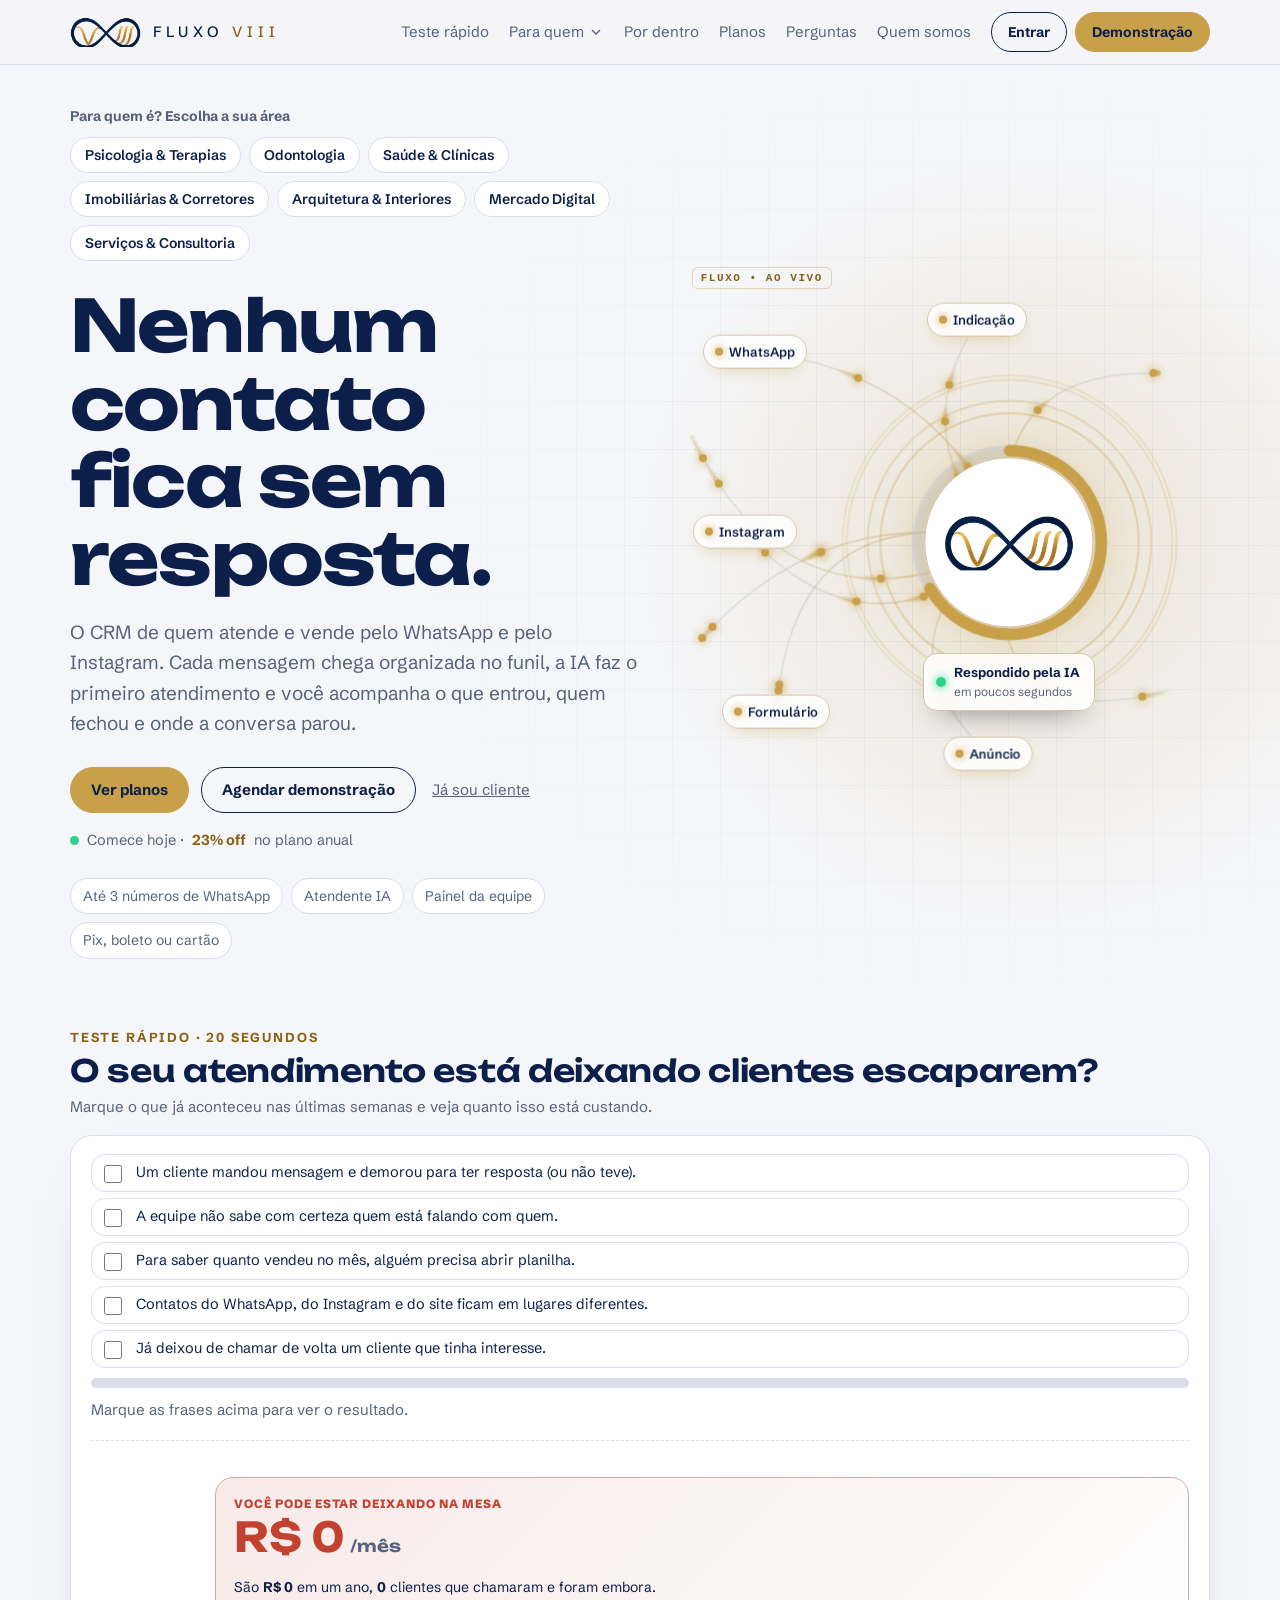
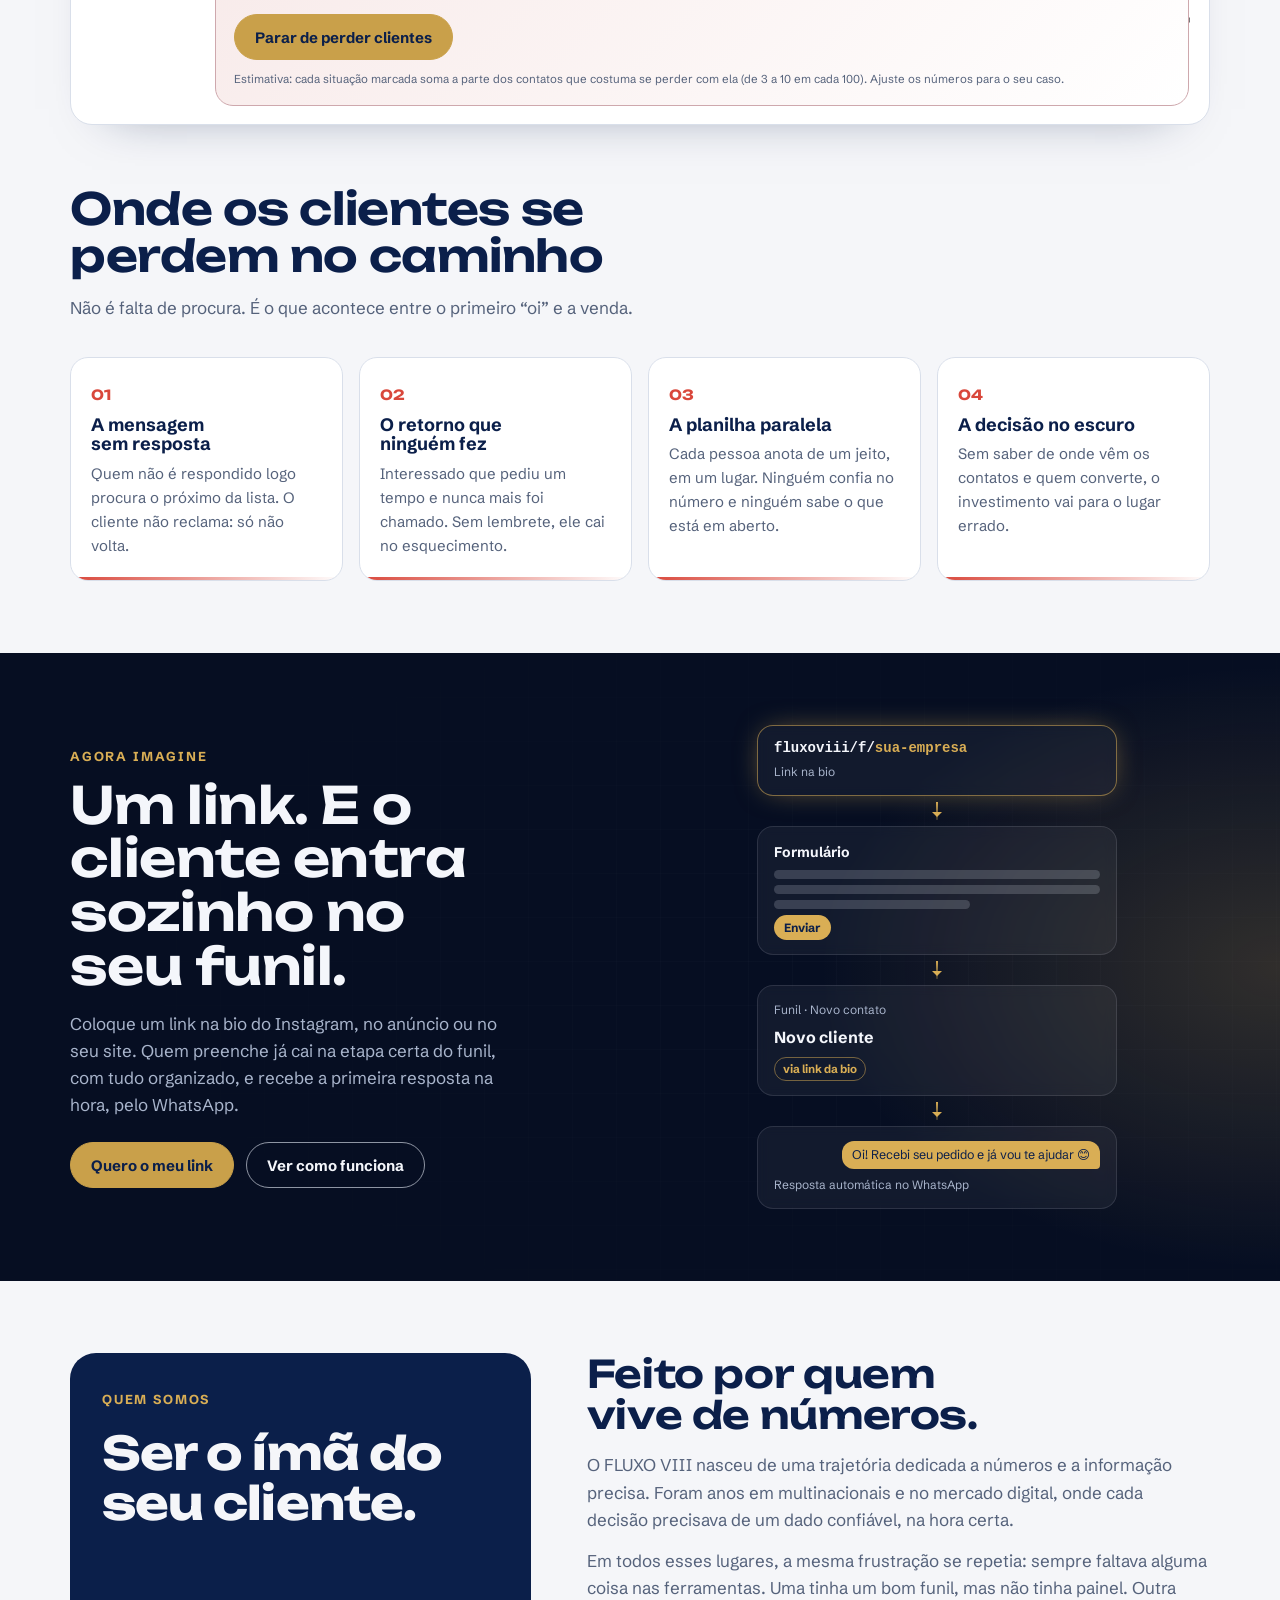
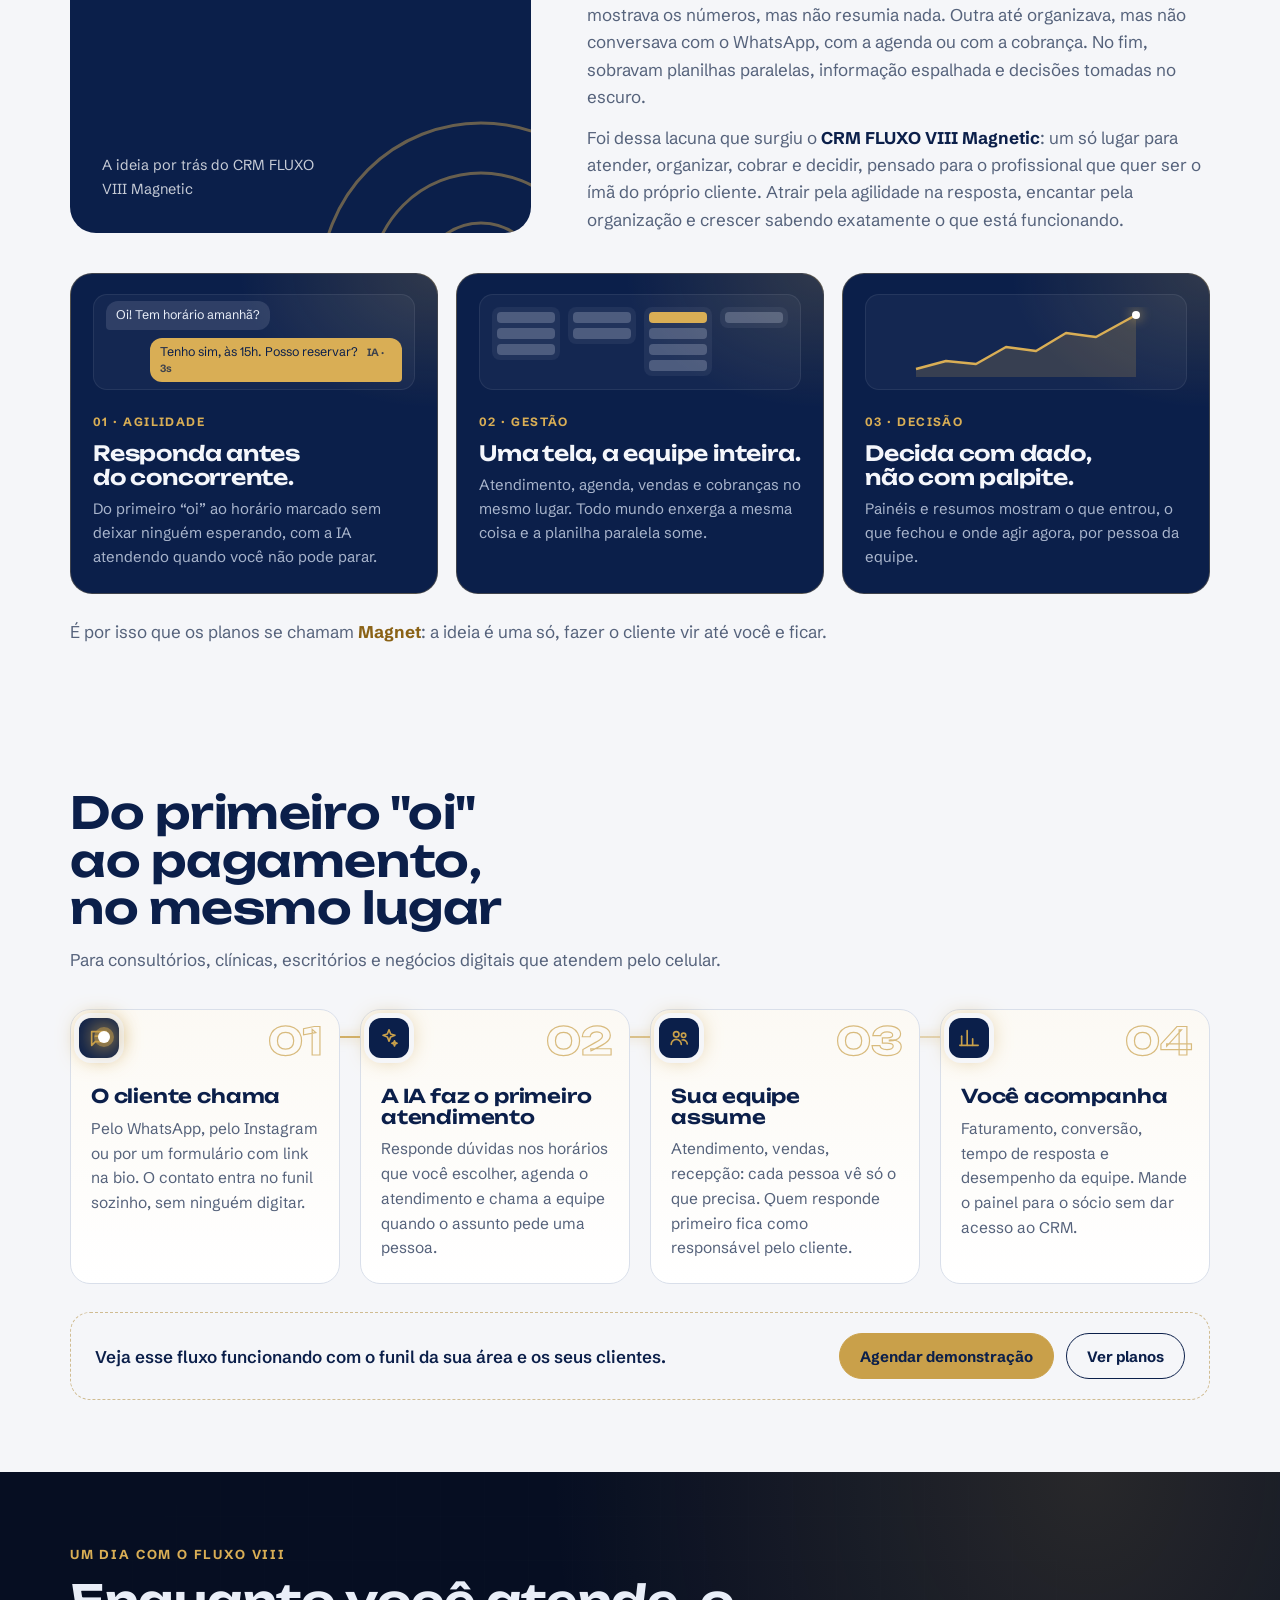
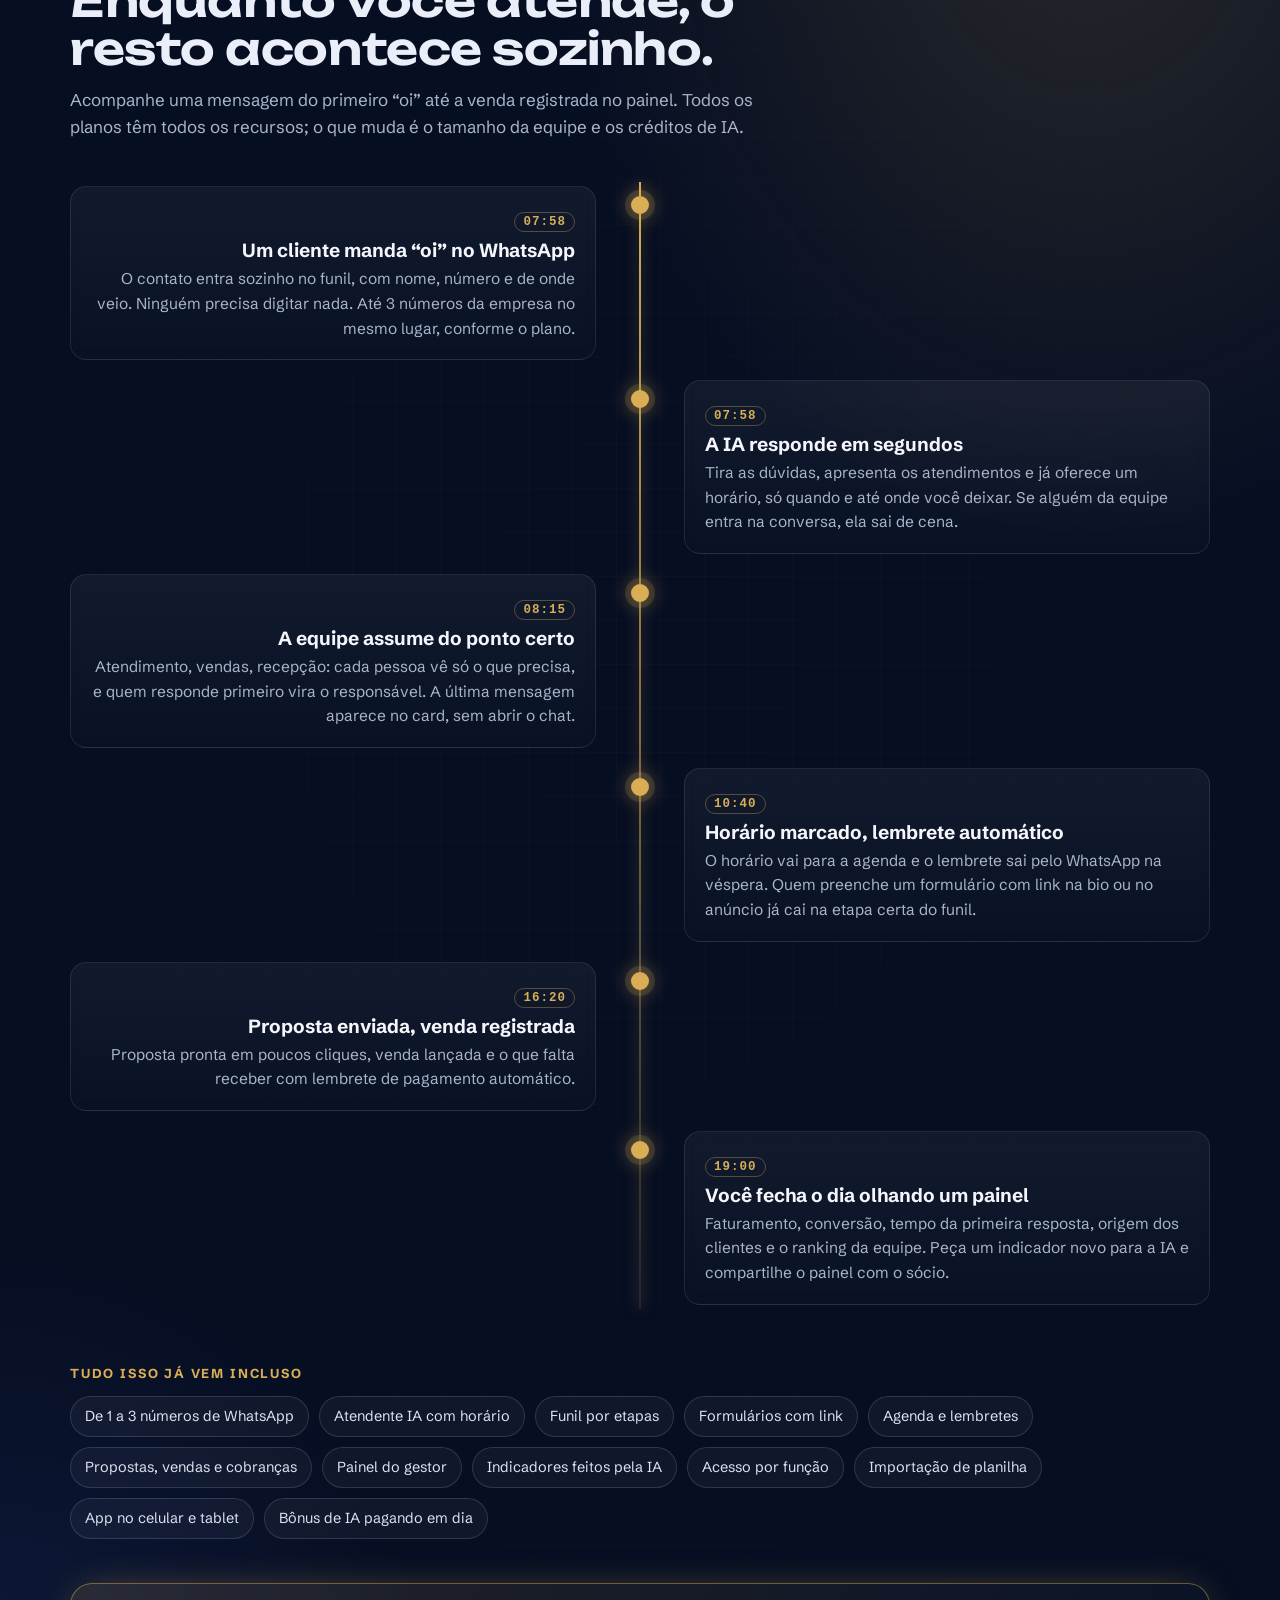
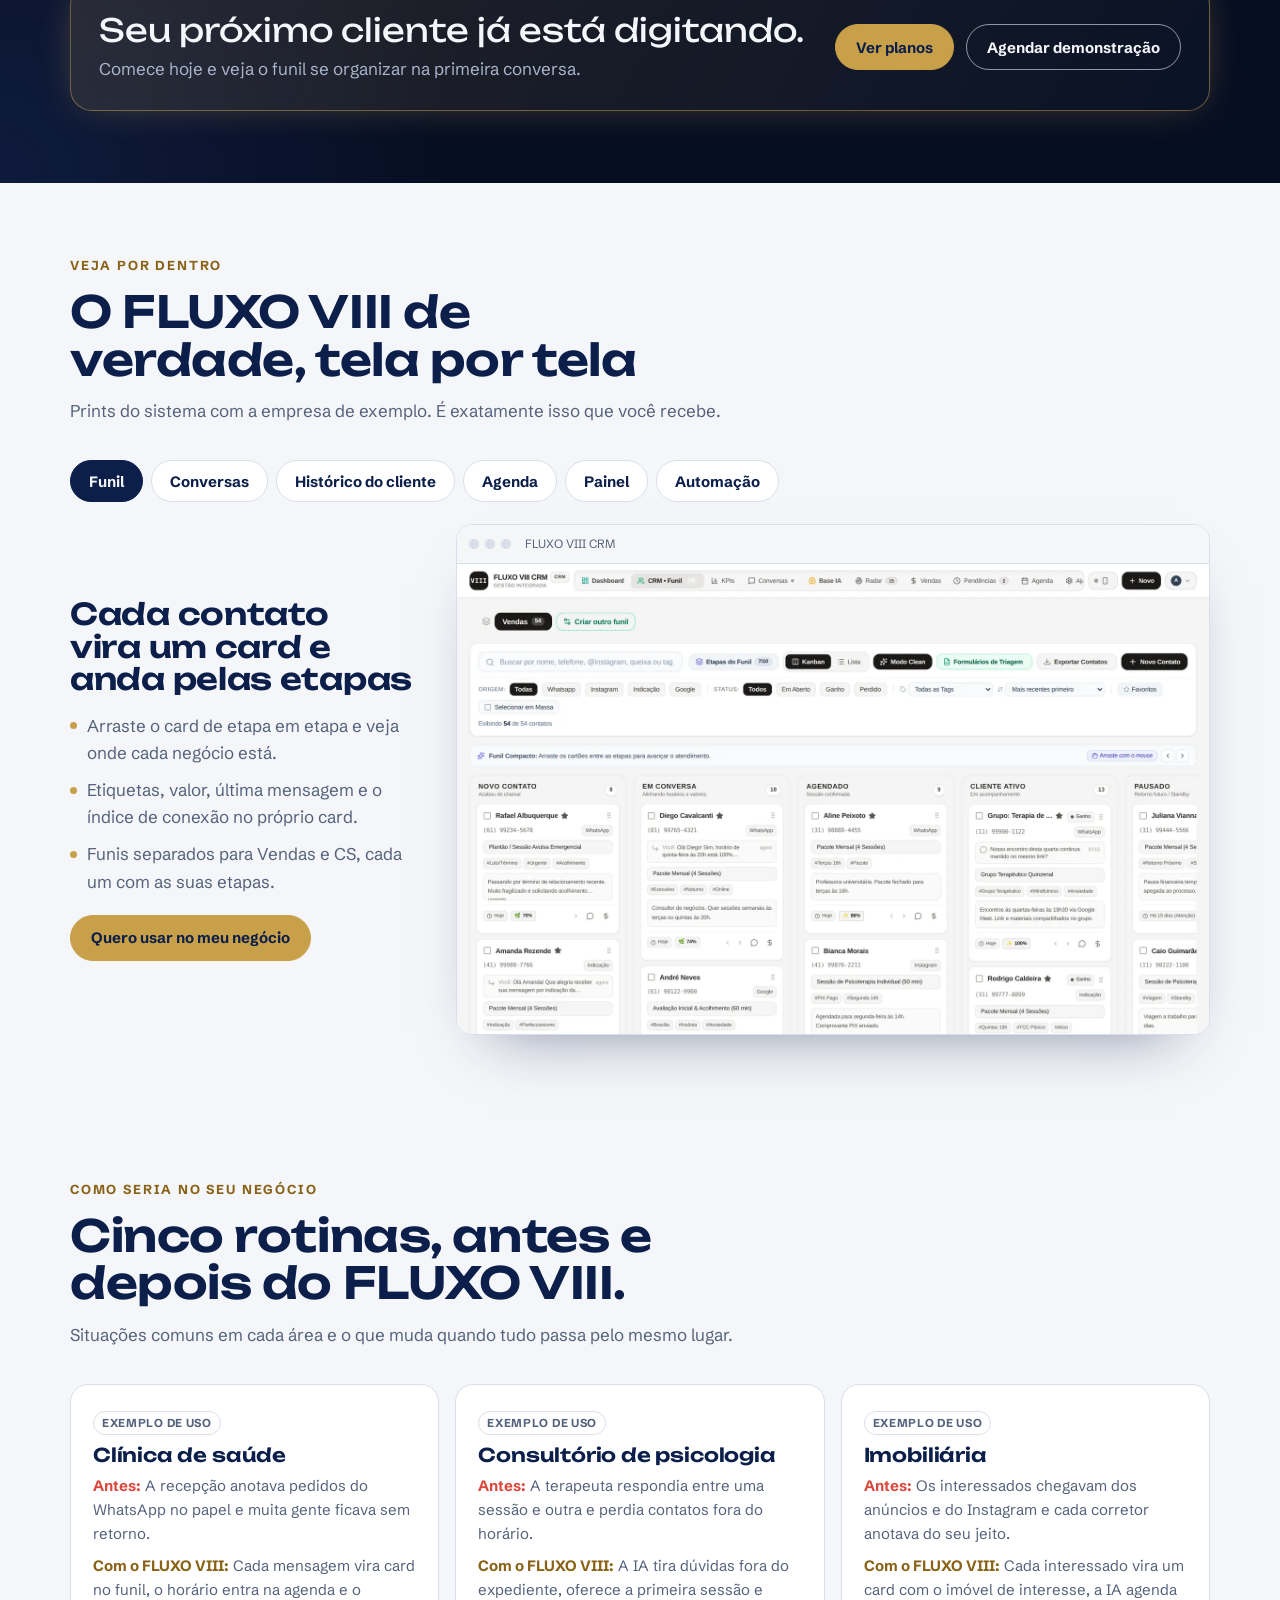
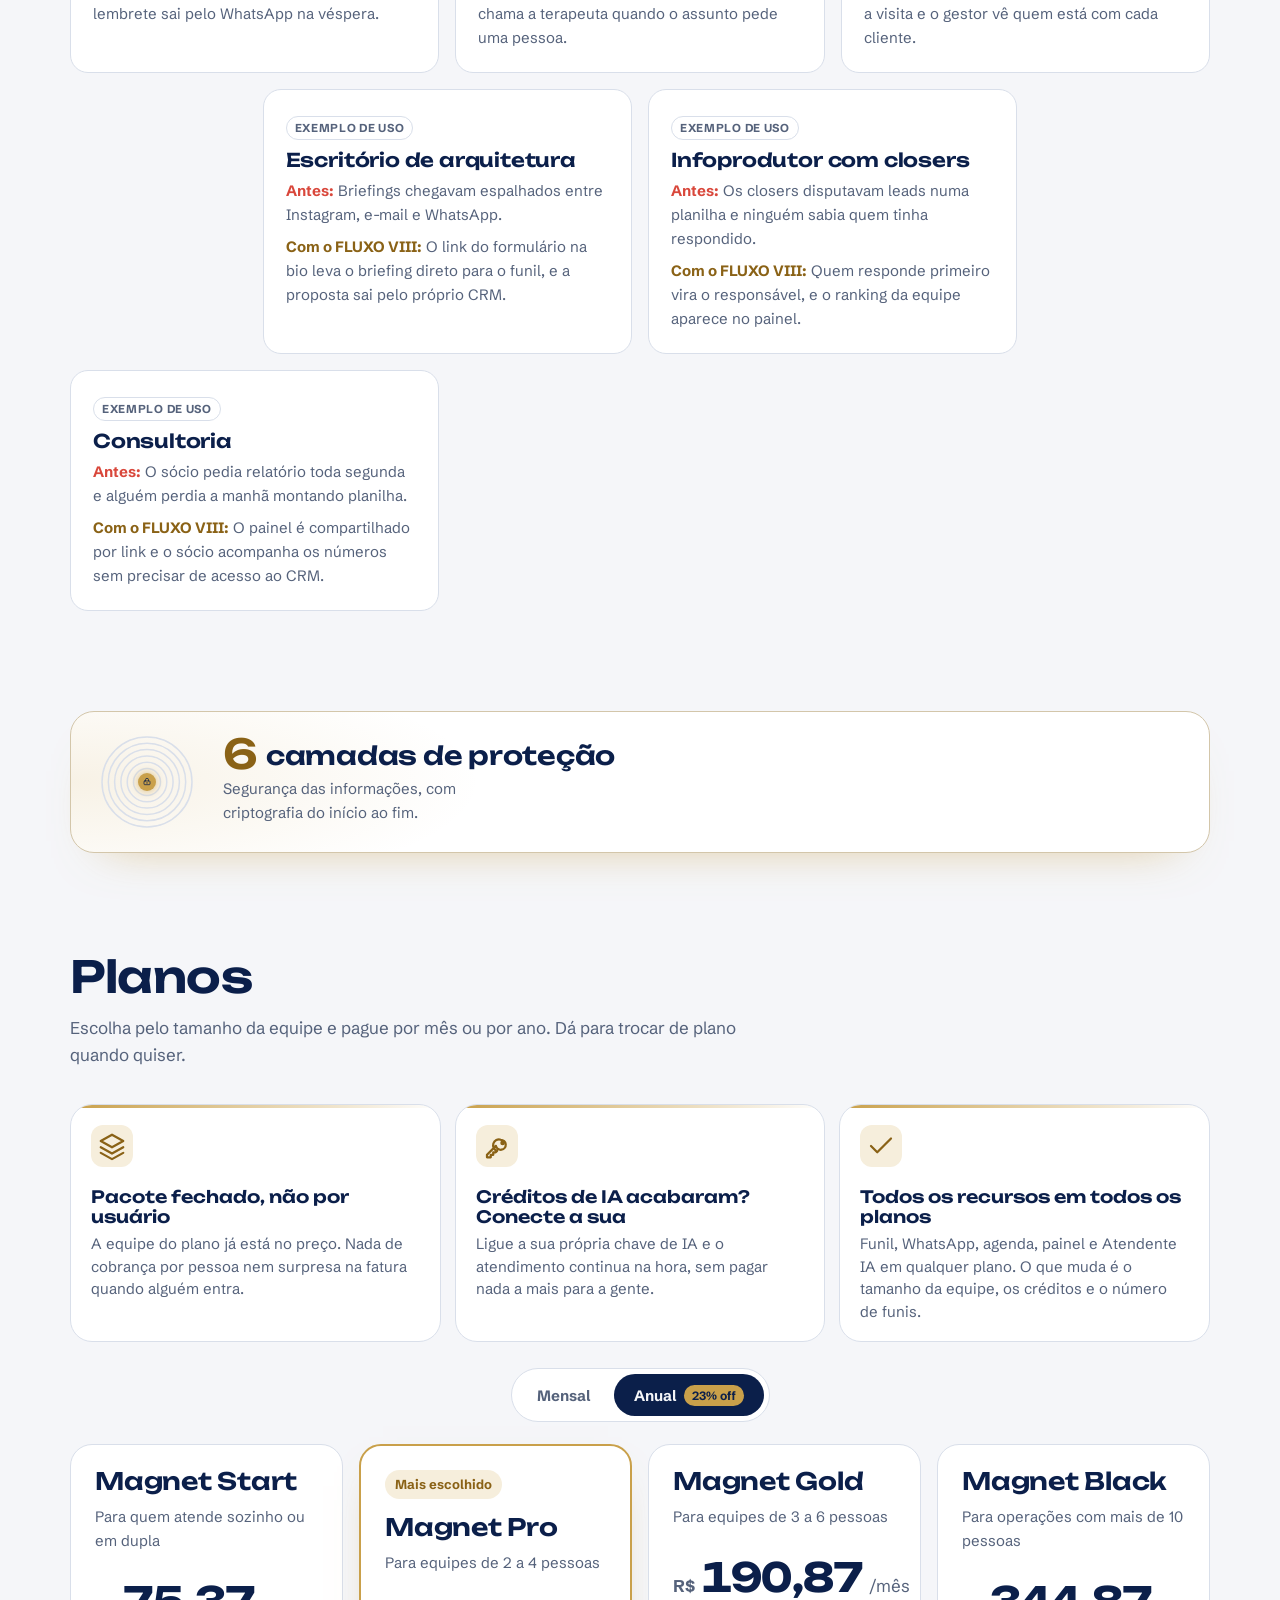
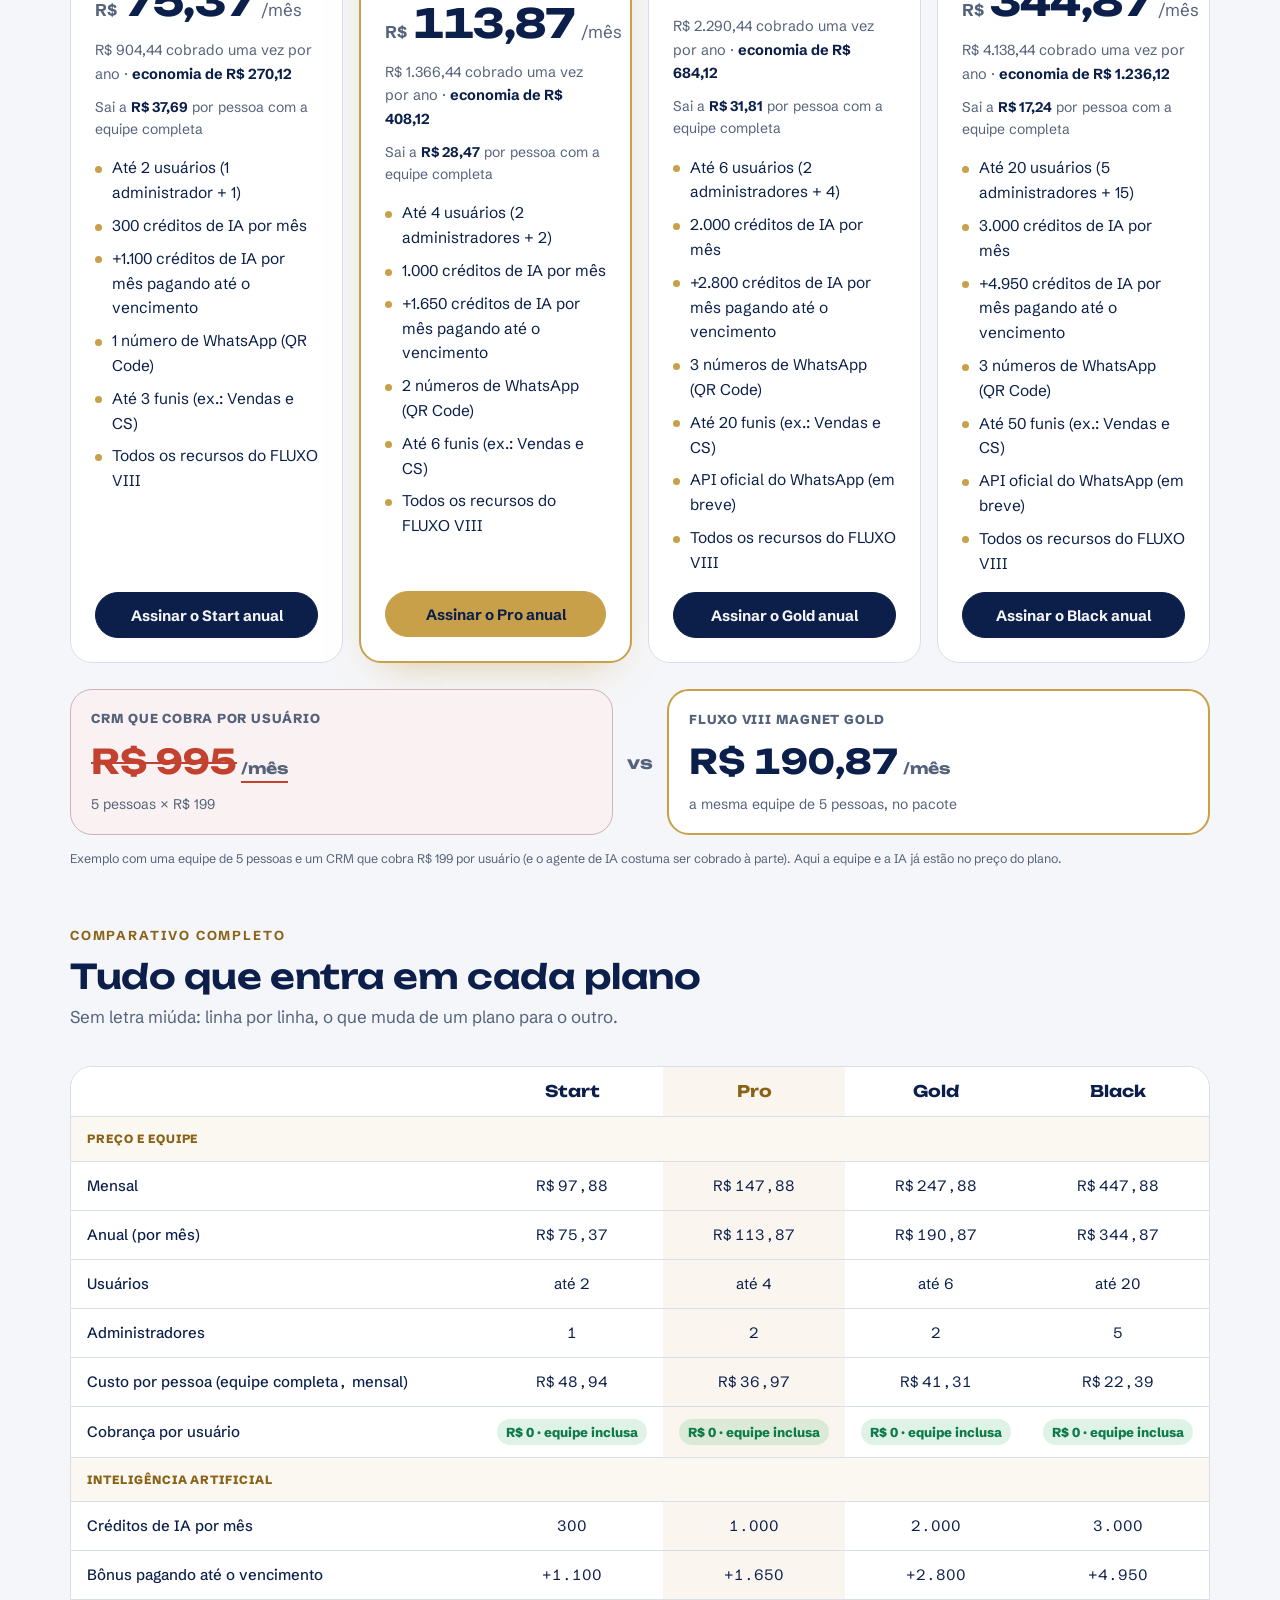
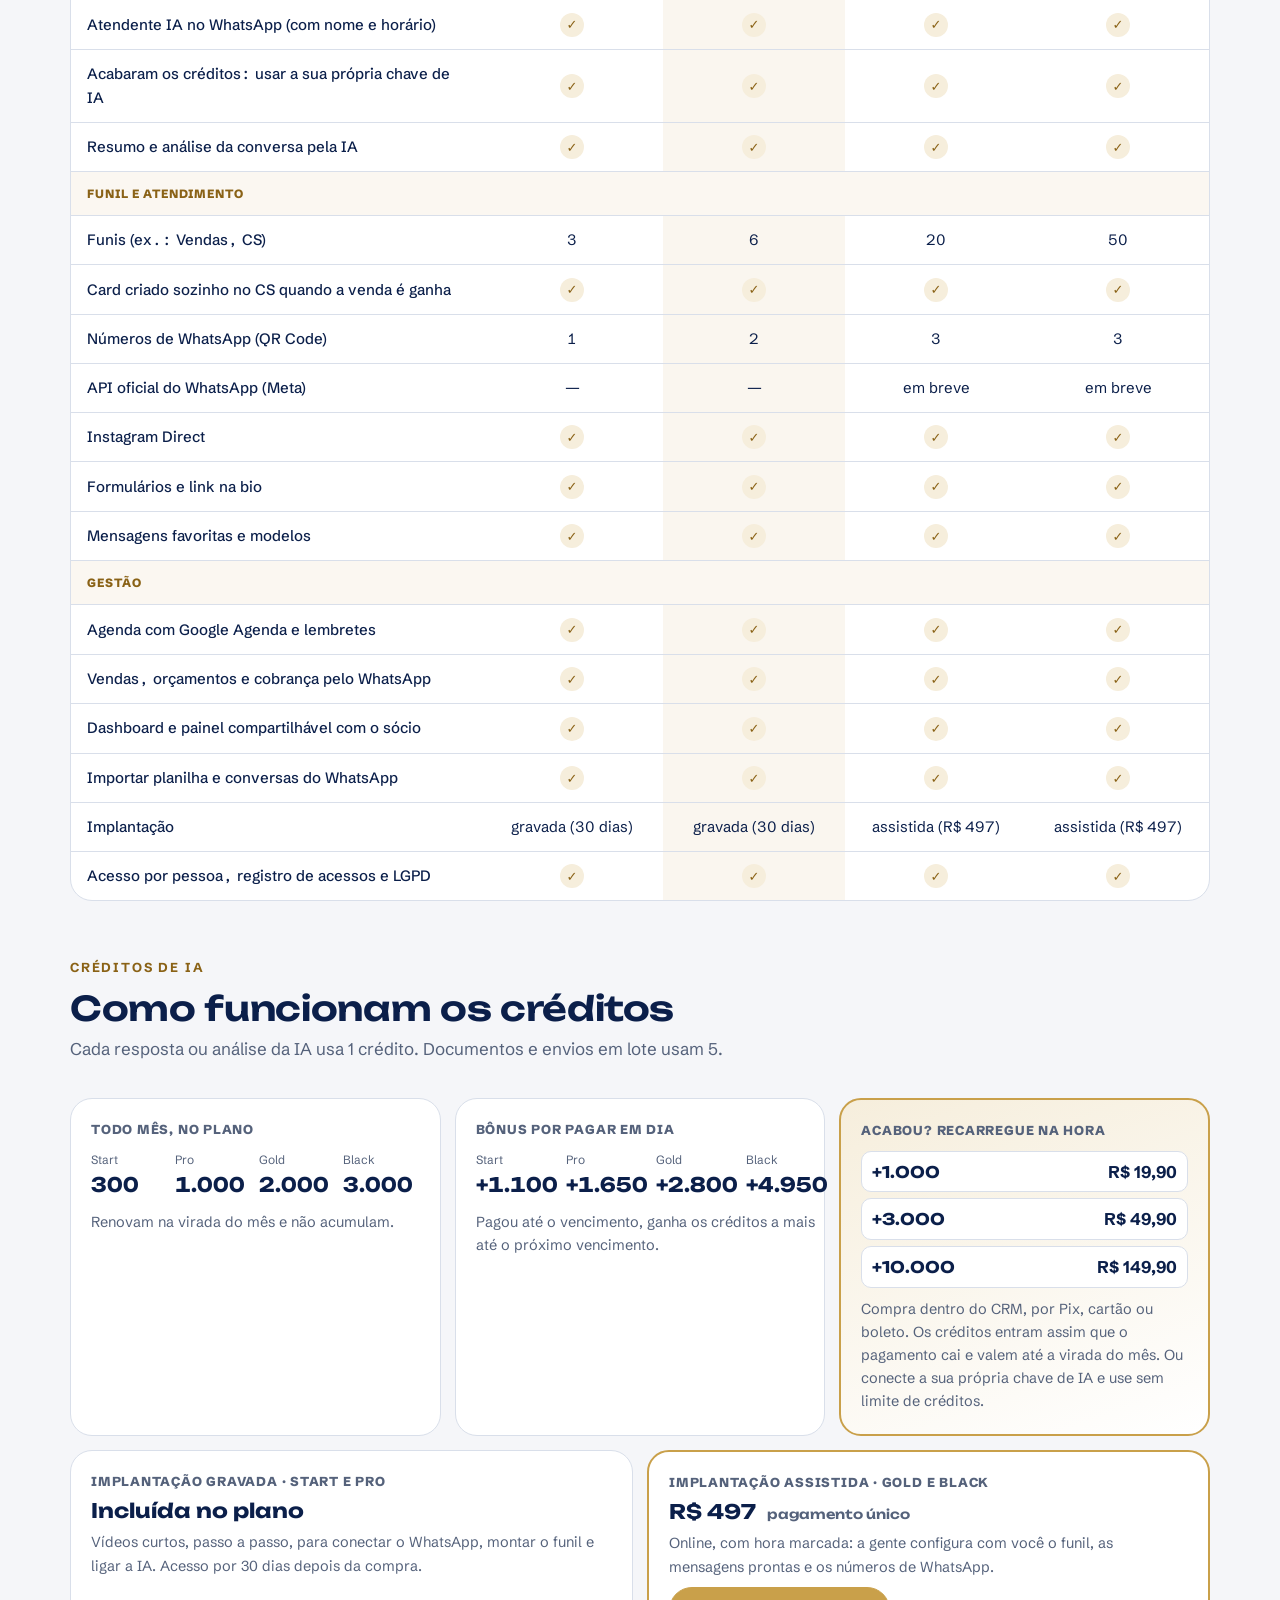
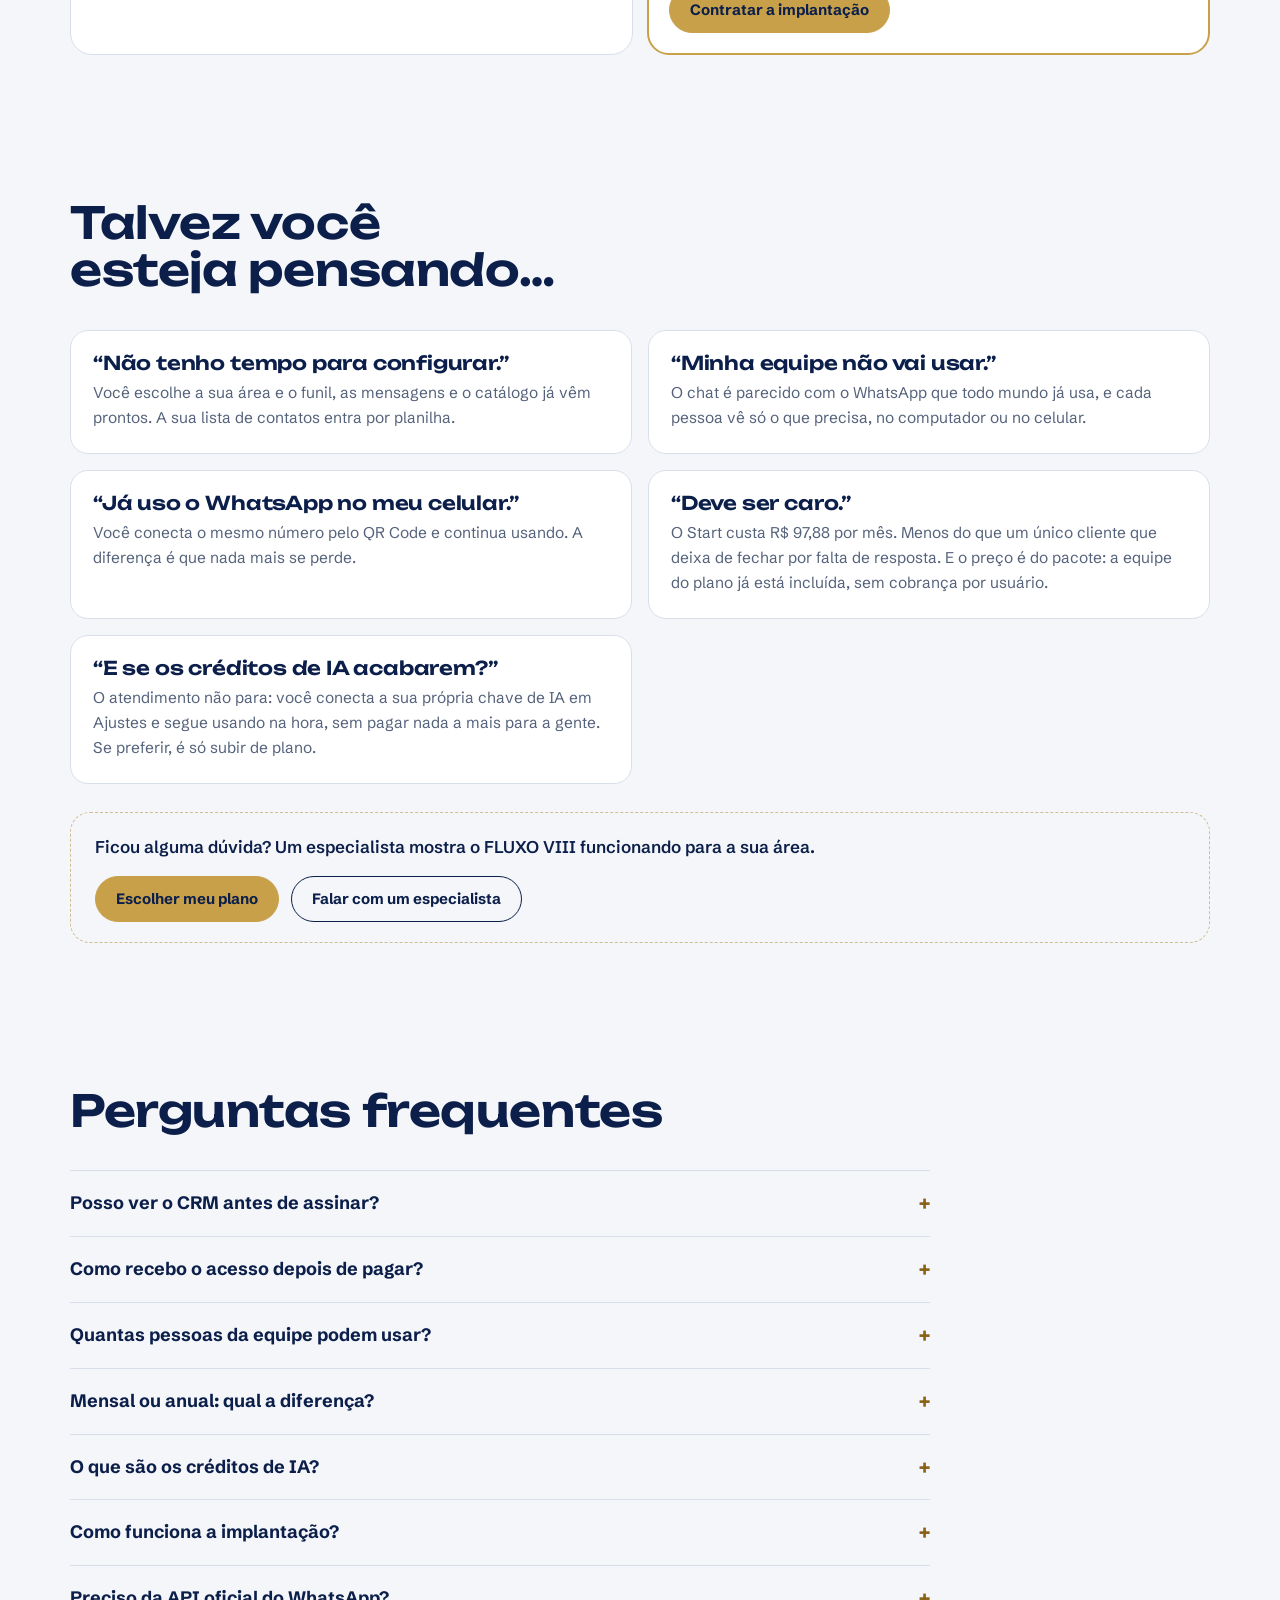
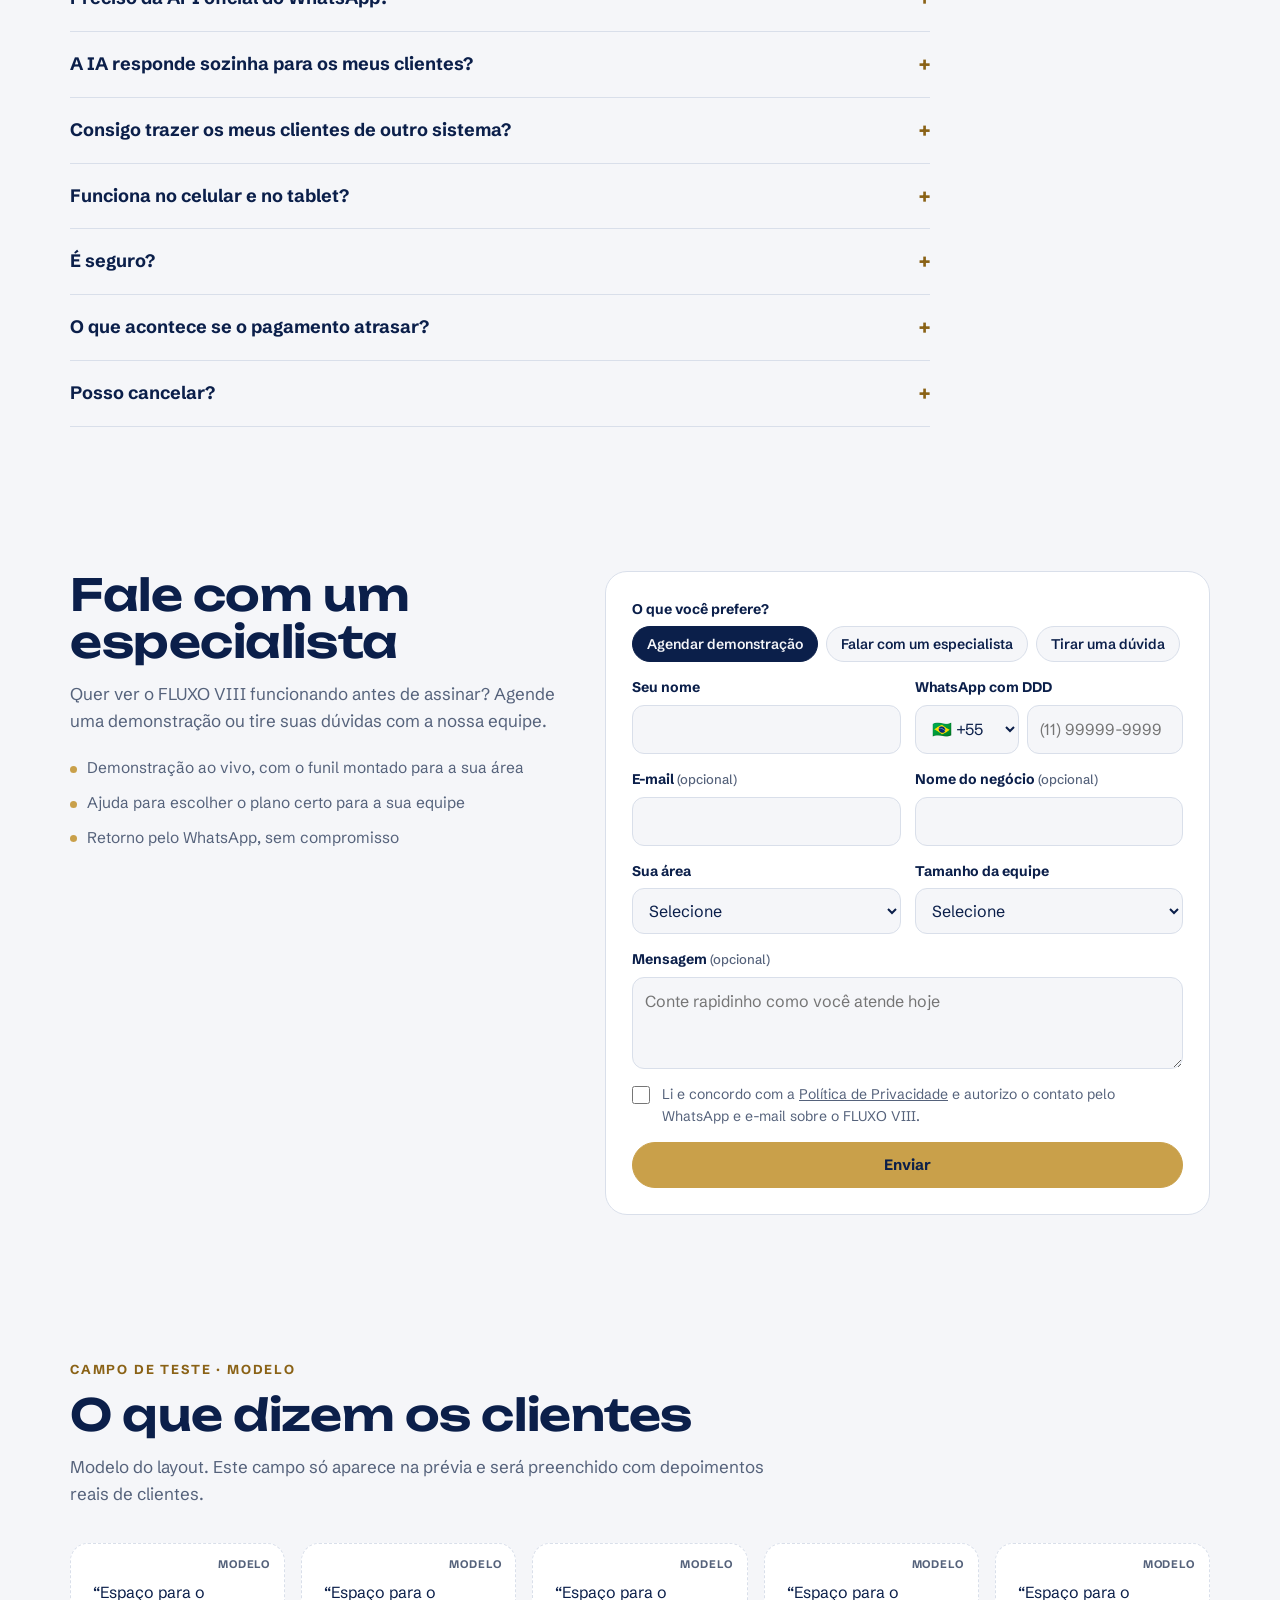
==== commit 0d209d92: "Rodapé: link do LinkedIn Co-Authored-By: Claude Opus 5.5 <noreply@anthropic.com> Claude-Session: htt" ====
--- a/index.html
+++ b/index.html
@@ -16,7 +16,7 @@
 <link rel="preconnect" href="https://fonts.googleapis.com">
 <link rel="preconnect" href="https://fonts.gstatic.com" crossorigin>
 <link rel="stylesheet" href="https://fonts.googleapis.com/css2?family=Unbounded:wght@500;600;700&family=Schibsted+Grotesk:wght@400;500;600;700&display=swap">
-<link rel="stylesheet" href="site.css?v=20261015a">
+<link rel="stylesheet" href="site.css?v=20261015b">
 </head>
 <body>
 
@@ -391,7 +391,7 @@
     <nav class="foot-chips" aria-label="Recursos"><a href="#por-dentro">Funil visual</a><a href="#recursos">Atendente IA</a><a href="#por-dentro">Conversas de WhatsApp e Instagram</a><a href="#por-dentro">Automação de pós-venda</a><a href="#recursos">Agenda e lembretes</a><a href="#por-dentro">Painel de resultados</a><a href="/planos">Planos e preços</a><a href="#diagnostico">Teste rápido</a></nav>
     <div class="foot-bottom">
       <span>© 2026 FLUXO VIII CRM</span>
-      <span class="foot-contact"><a href="mailto:fluxoviii@crmfluxoviii.tech">fluxoviii@crmfluxoviii.tech</a> · <a href="https://wa.me/5547933813603" target="_blank" rel="noopener">WhatsApp +55 (47) 93381-3603</a></span>
+      <span class="foot-contact"><a href="mailto:fluxoviii@crmfluxoviii.tech">fluxoviii@crmfluxoviii.tech</a> · <a href="https://wa.me/5547933813603" target="_blank" rel="noopener">WhatsApp +55 (47) 93381-3603</a> · <a href="https://www.linkedin.com/company/crm-fluxo-viii-magnetic/" target="_blank" rel="noopener">LinkedIn</a></span>
       <nav class="foot-links" aria-label="Documentos">
         <a data-crm="/termos" href="#">Termos de Uso</a>
         <a data-crm="/privacidade" href="#">Política de Privacidade</a>
@@ -405,6 +405,6 @@
 </footer>
 
 
-<script src="site.js?v=20261015a" defer></script>
+<script src="site.js?v=20261015b" defer></script>
 </body>
 </html>
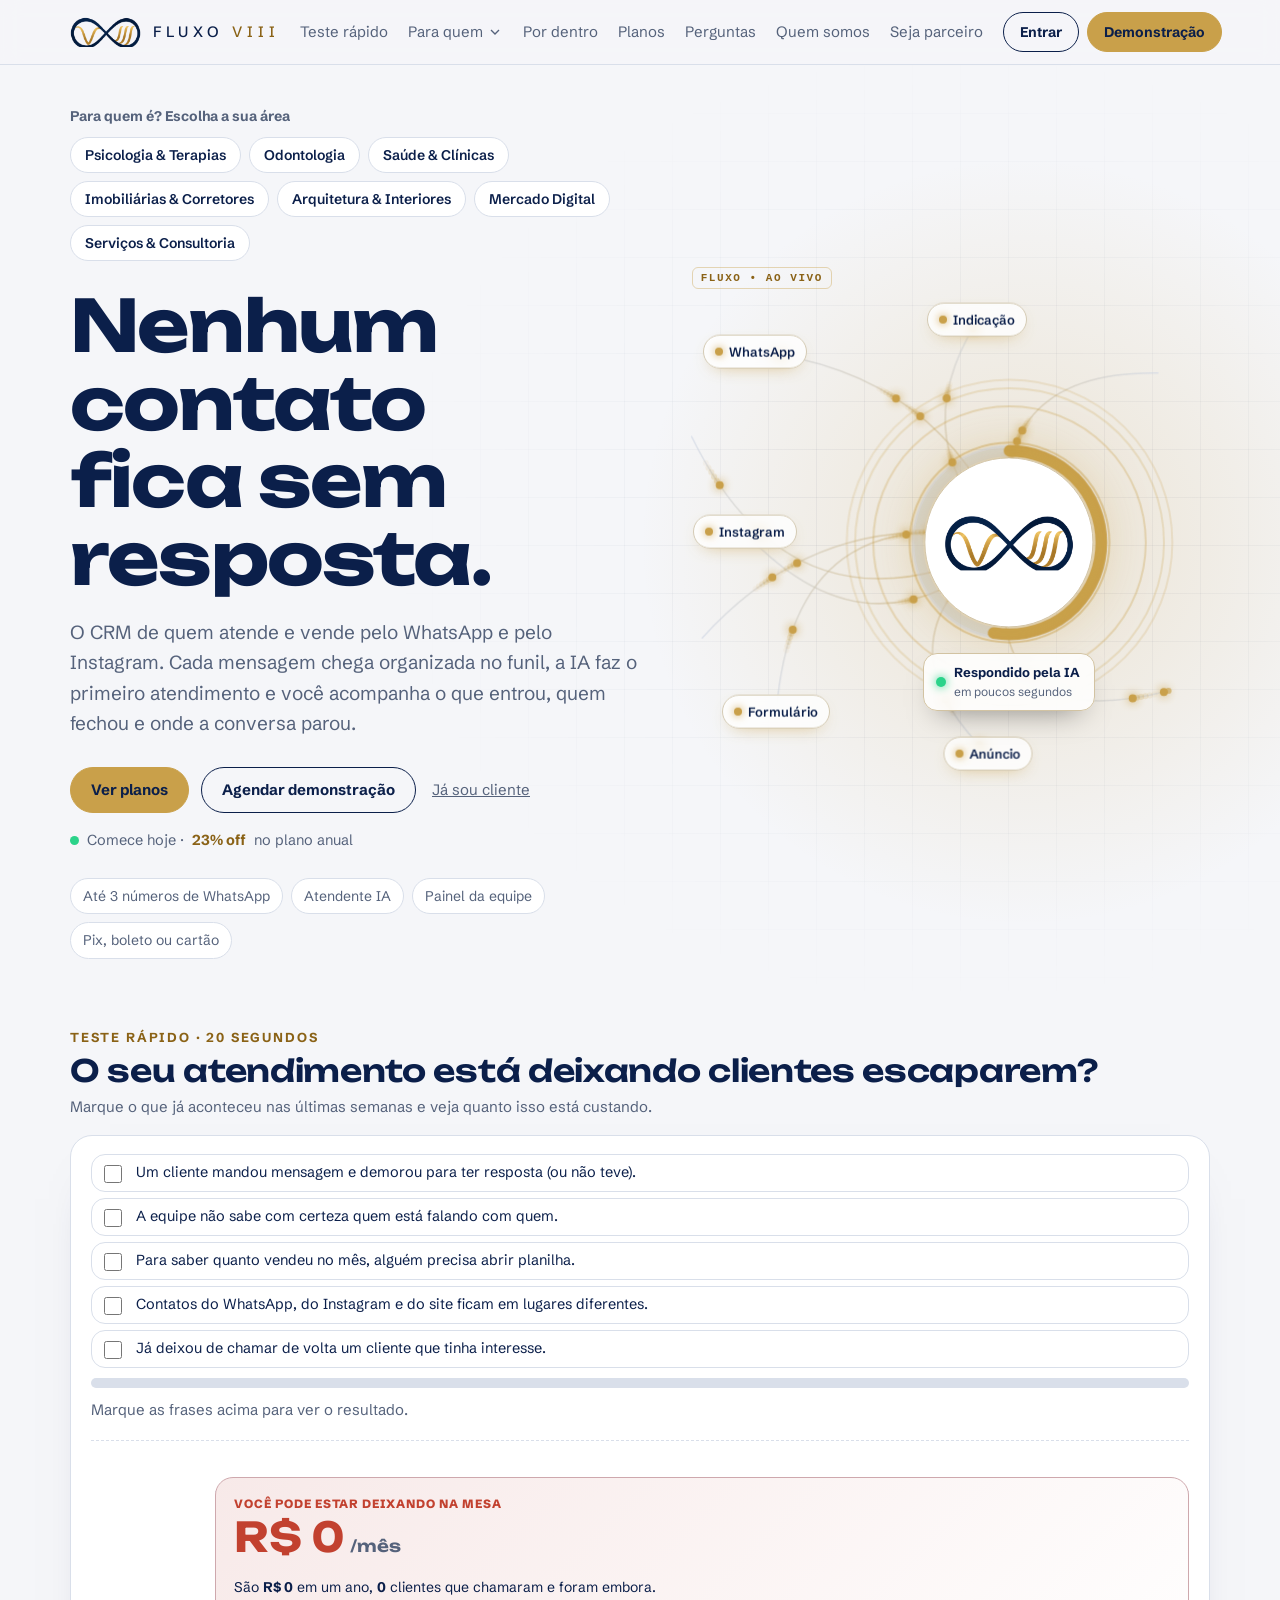
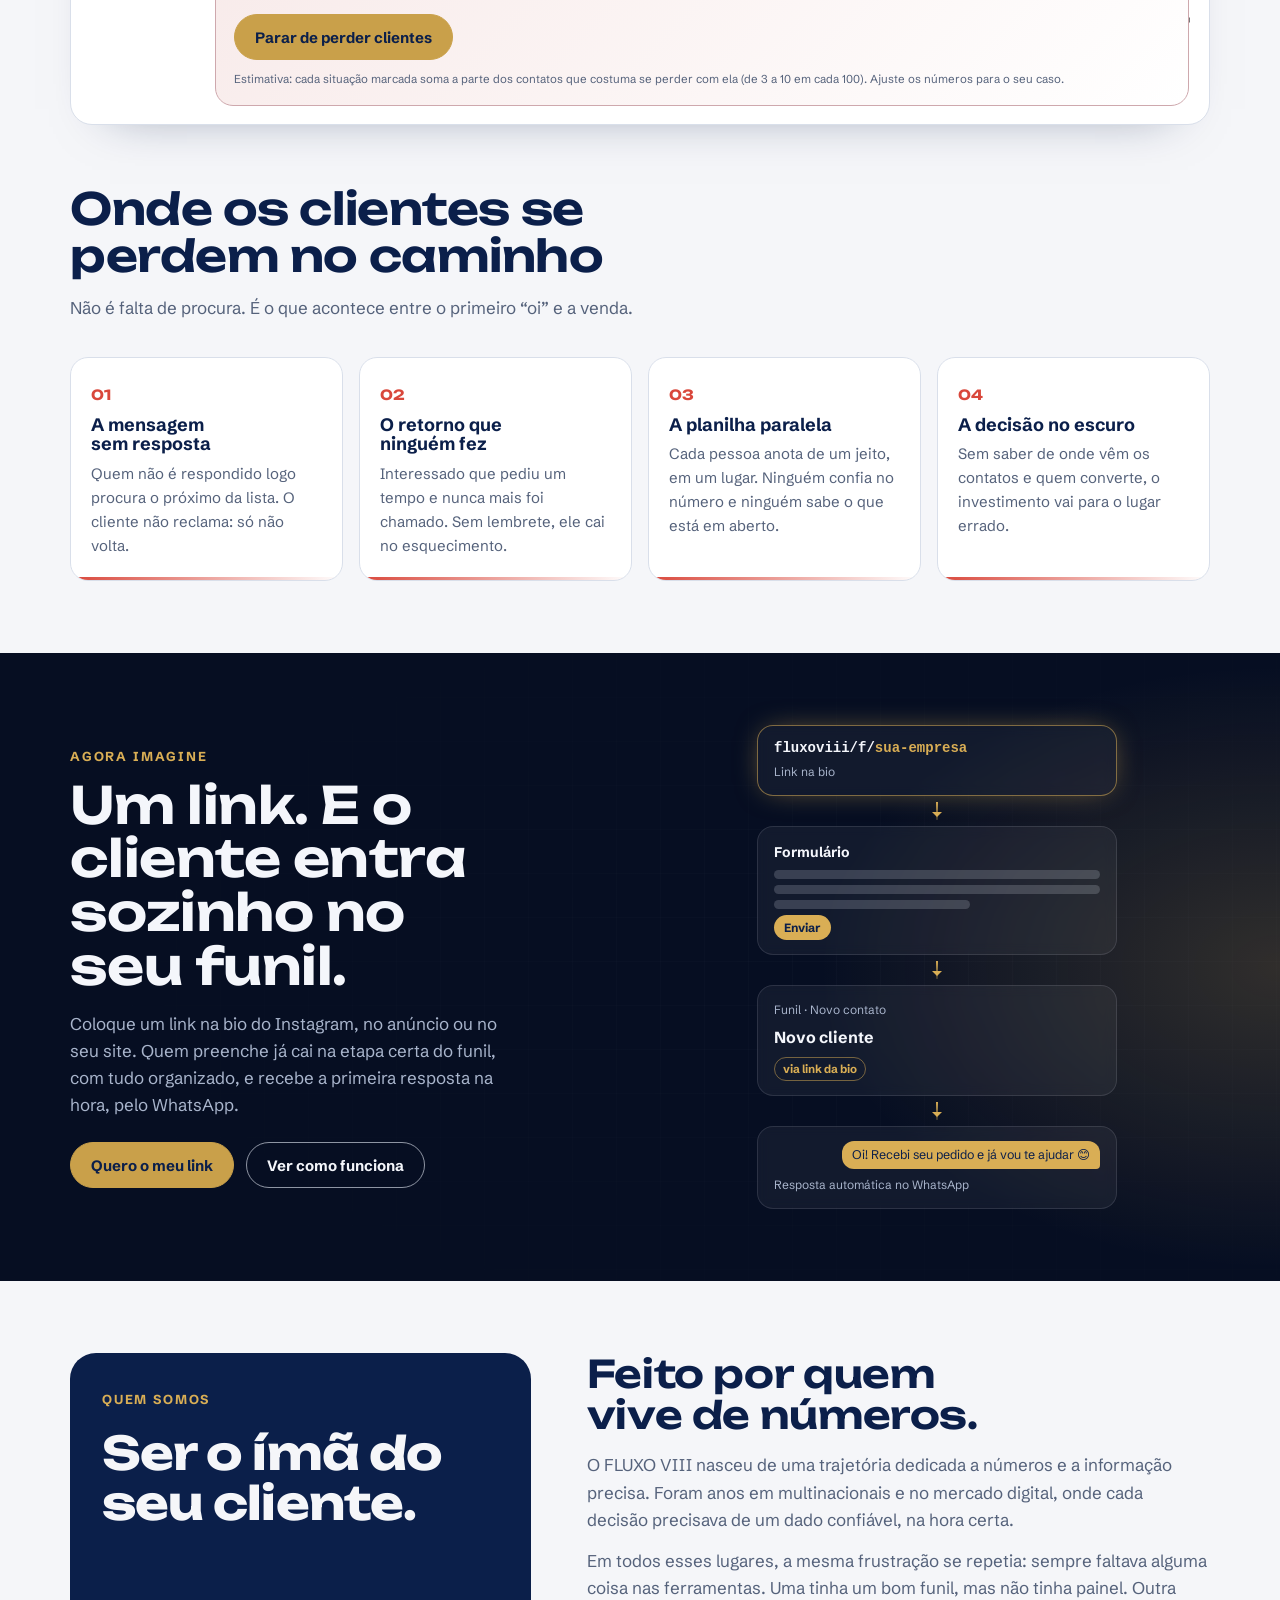
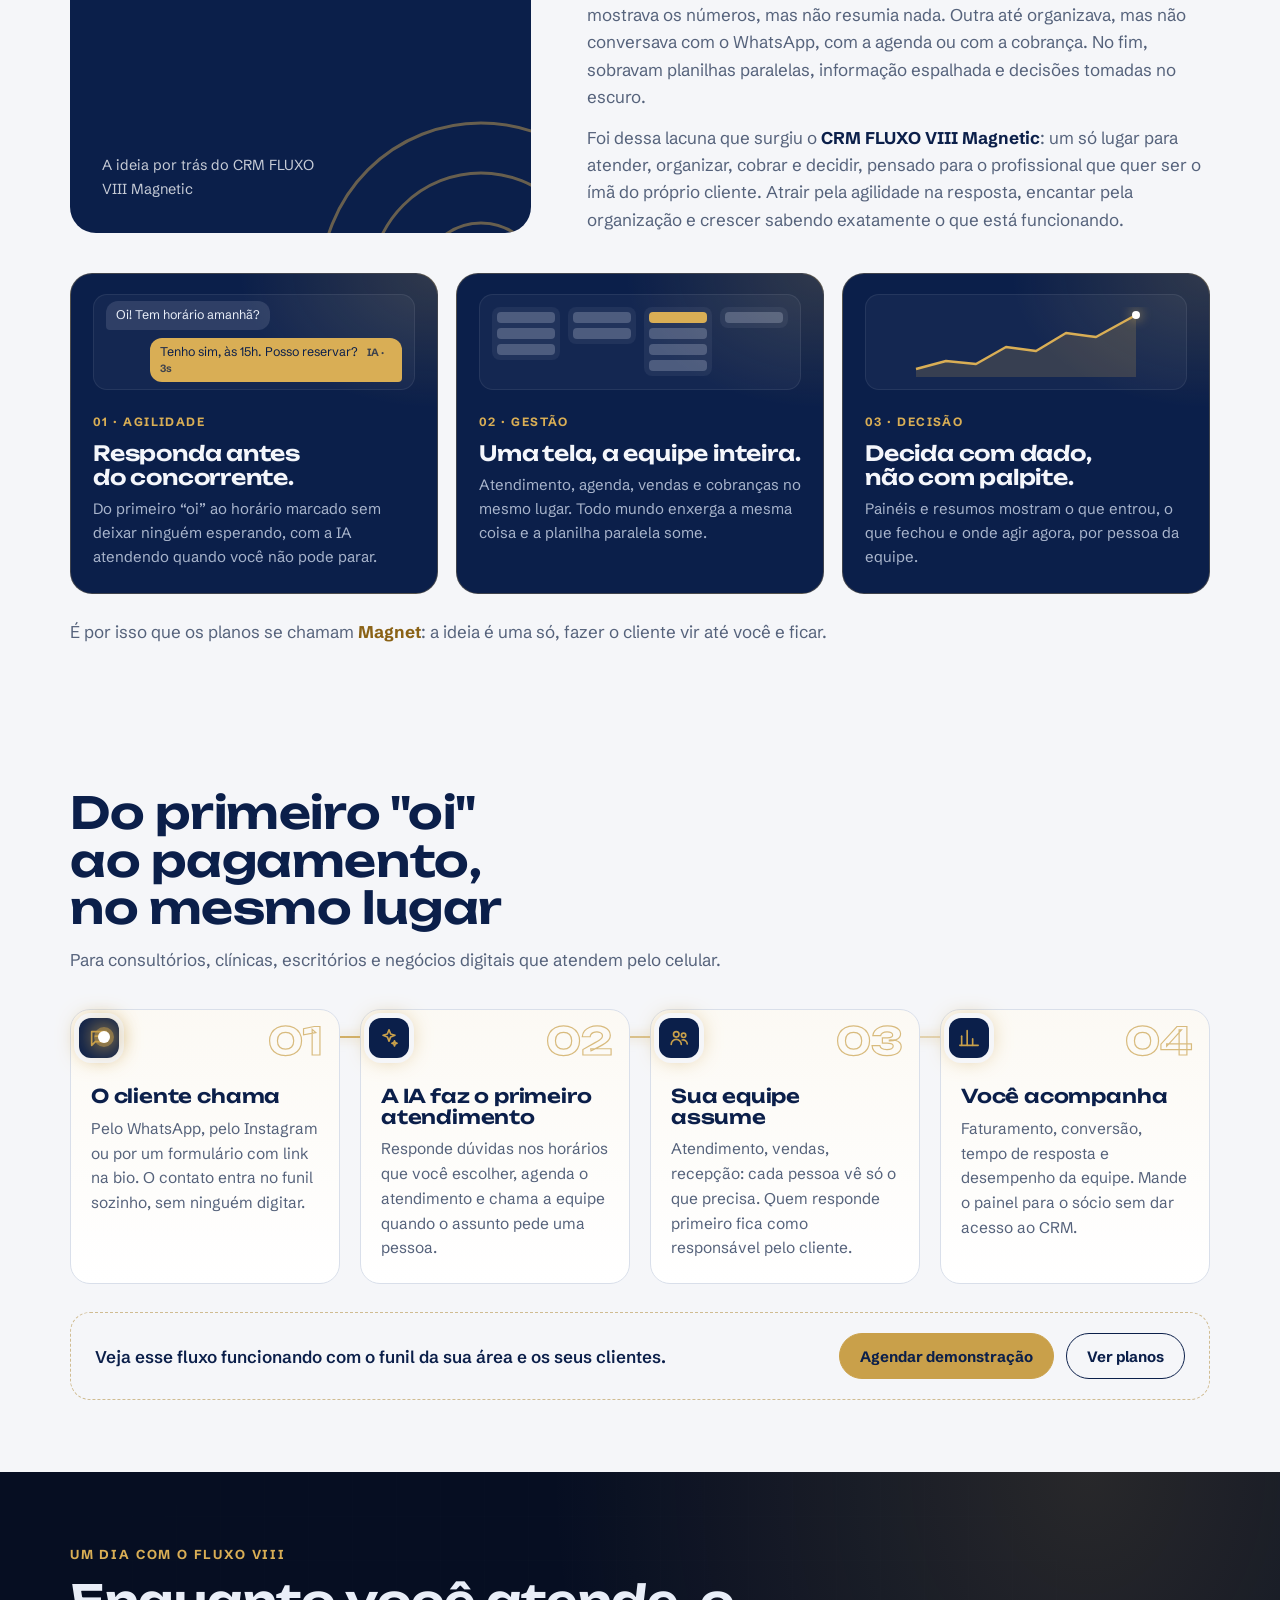
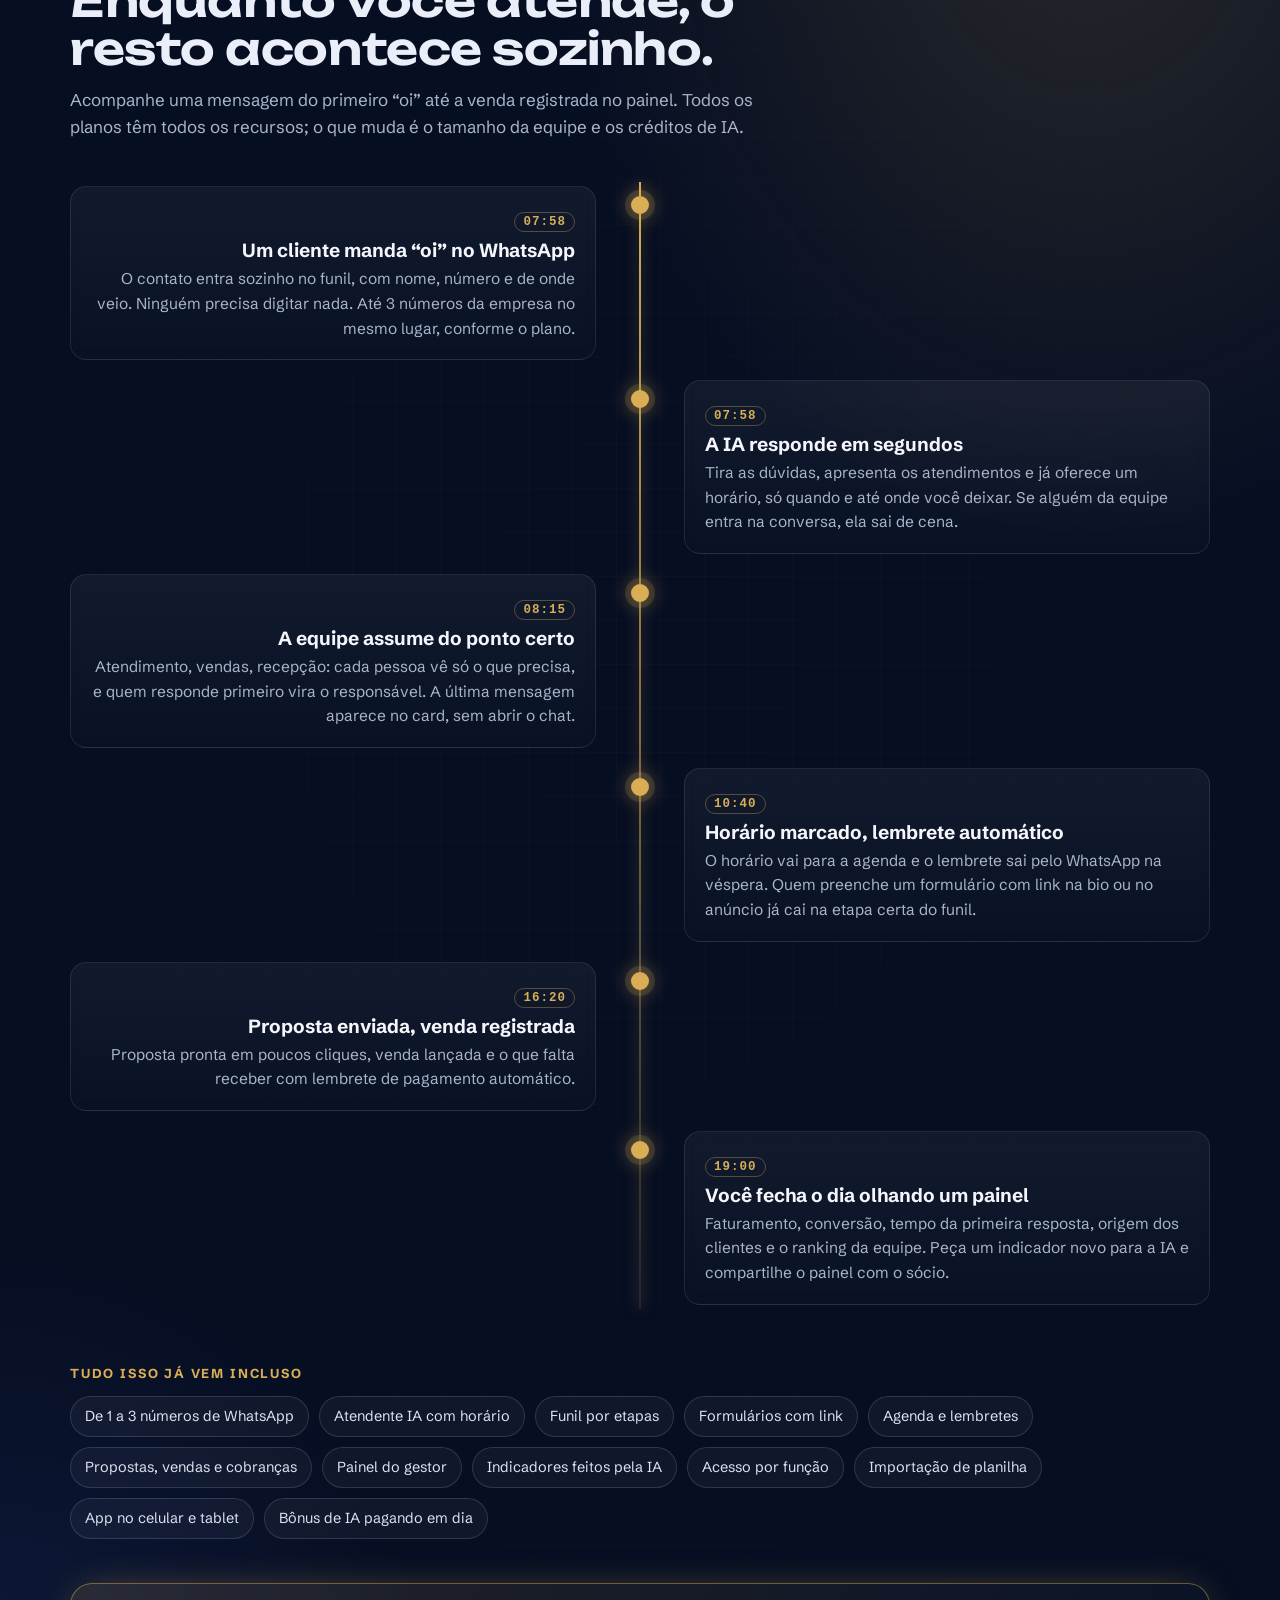
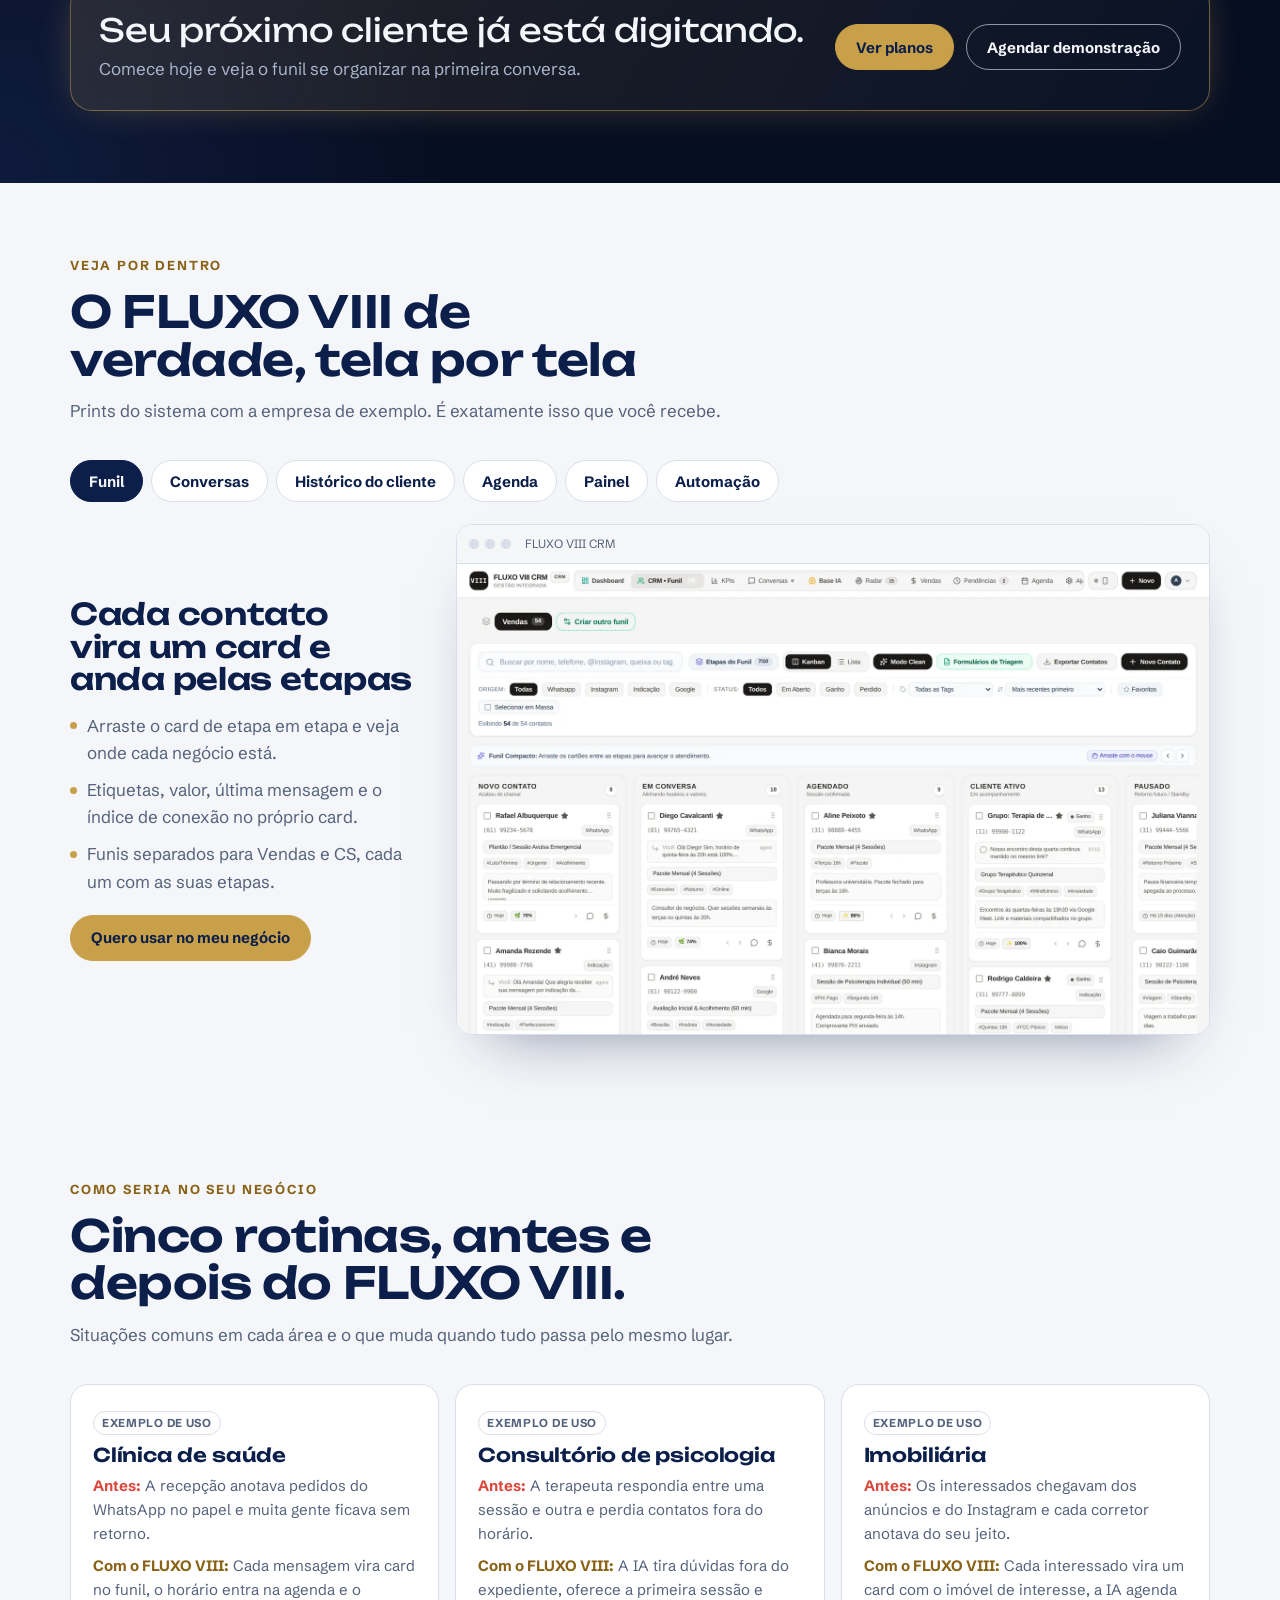
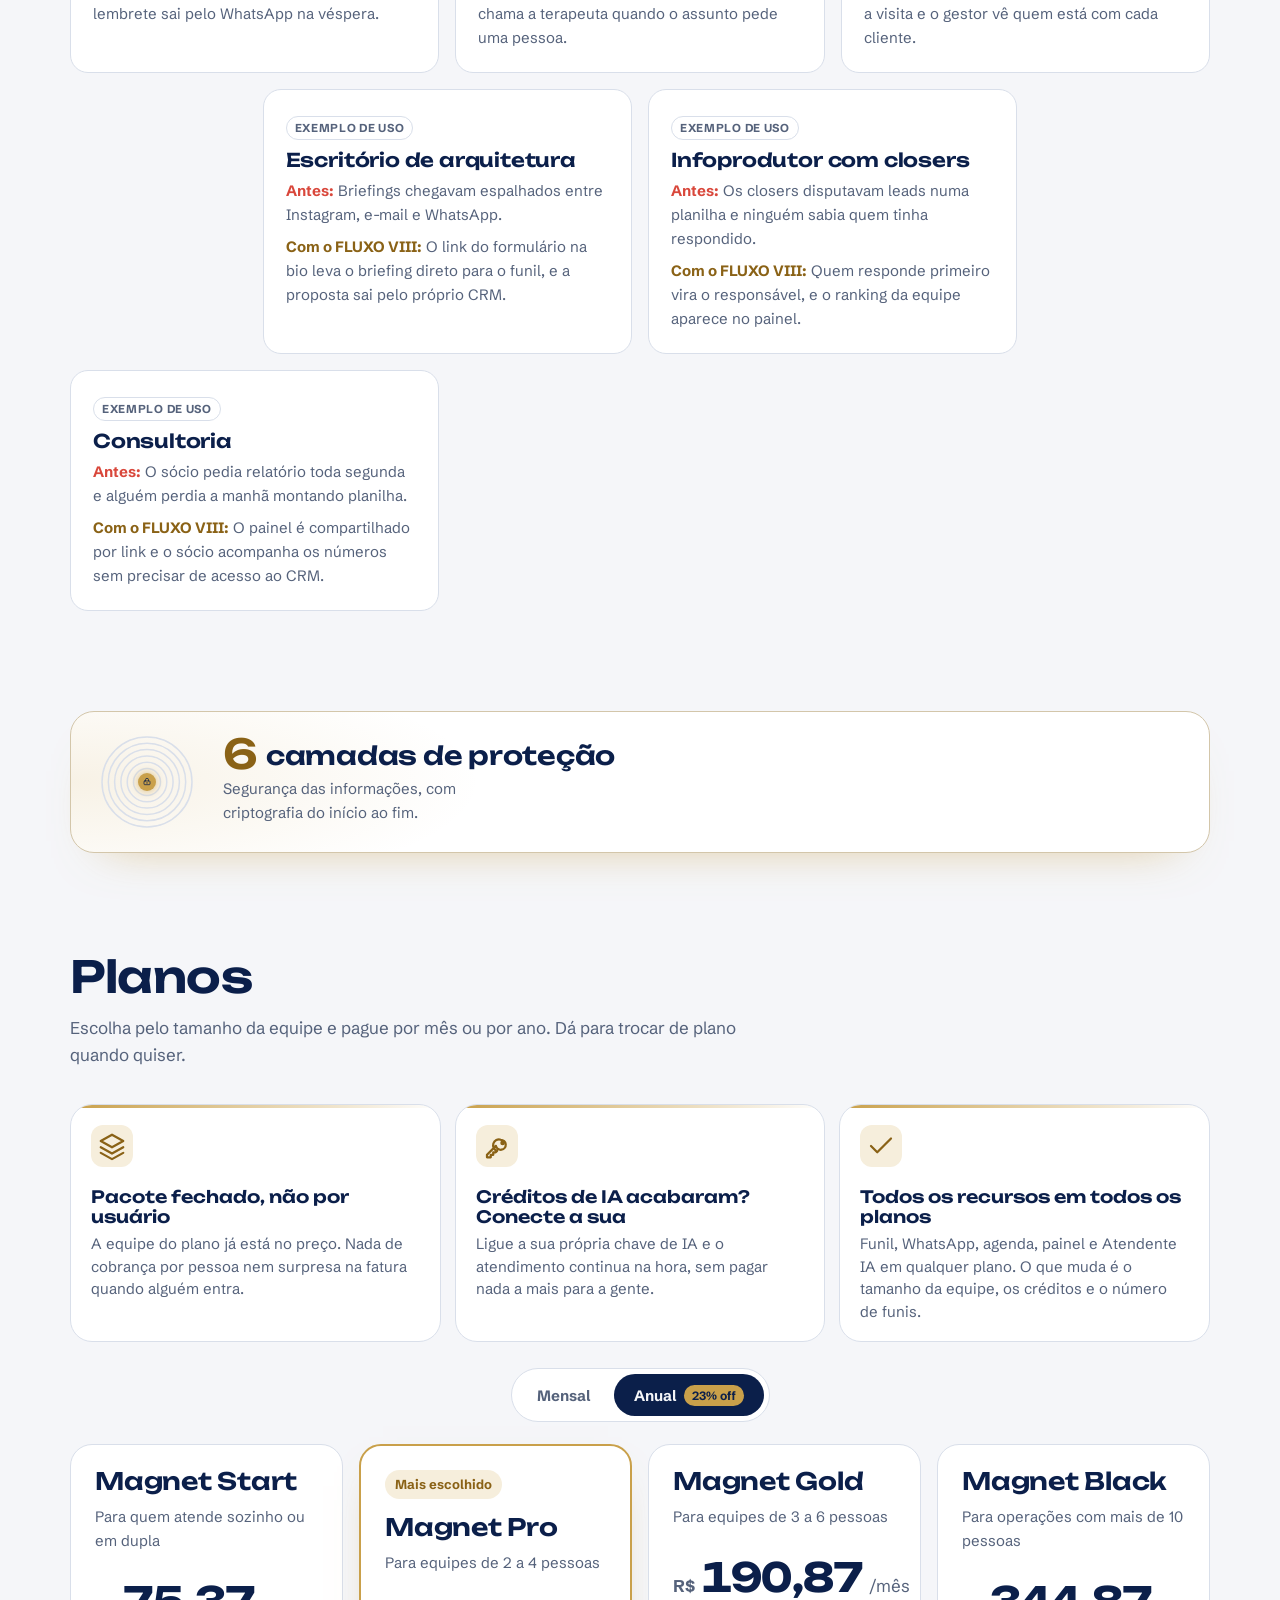
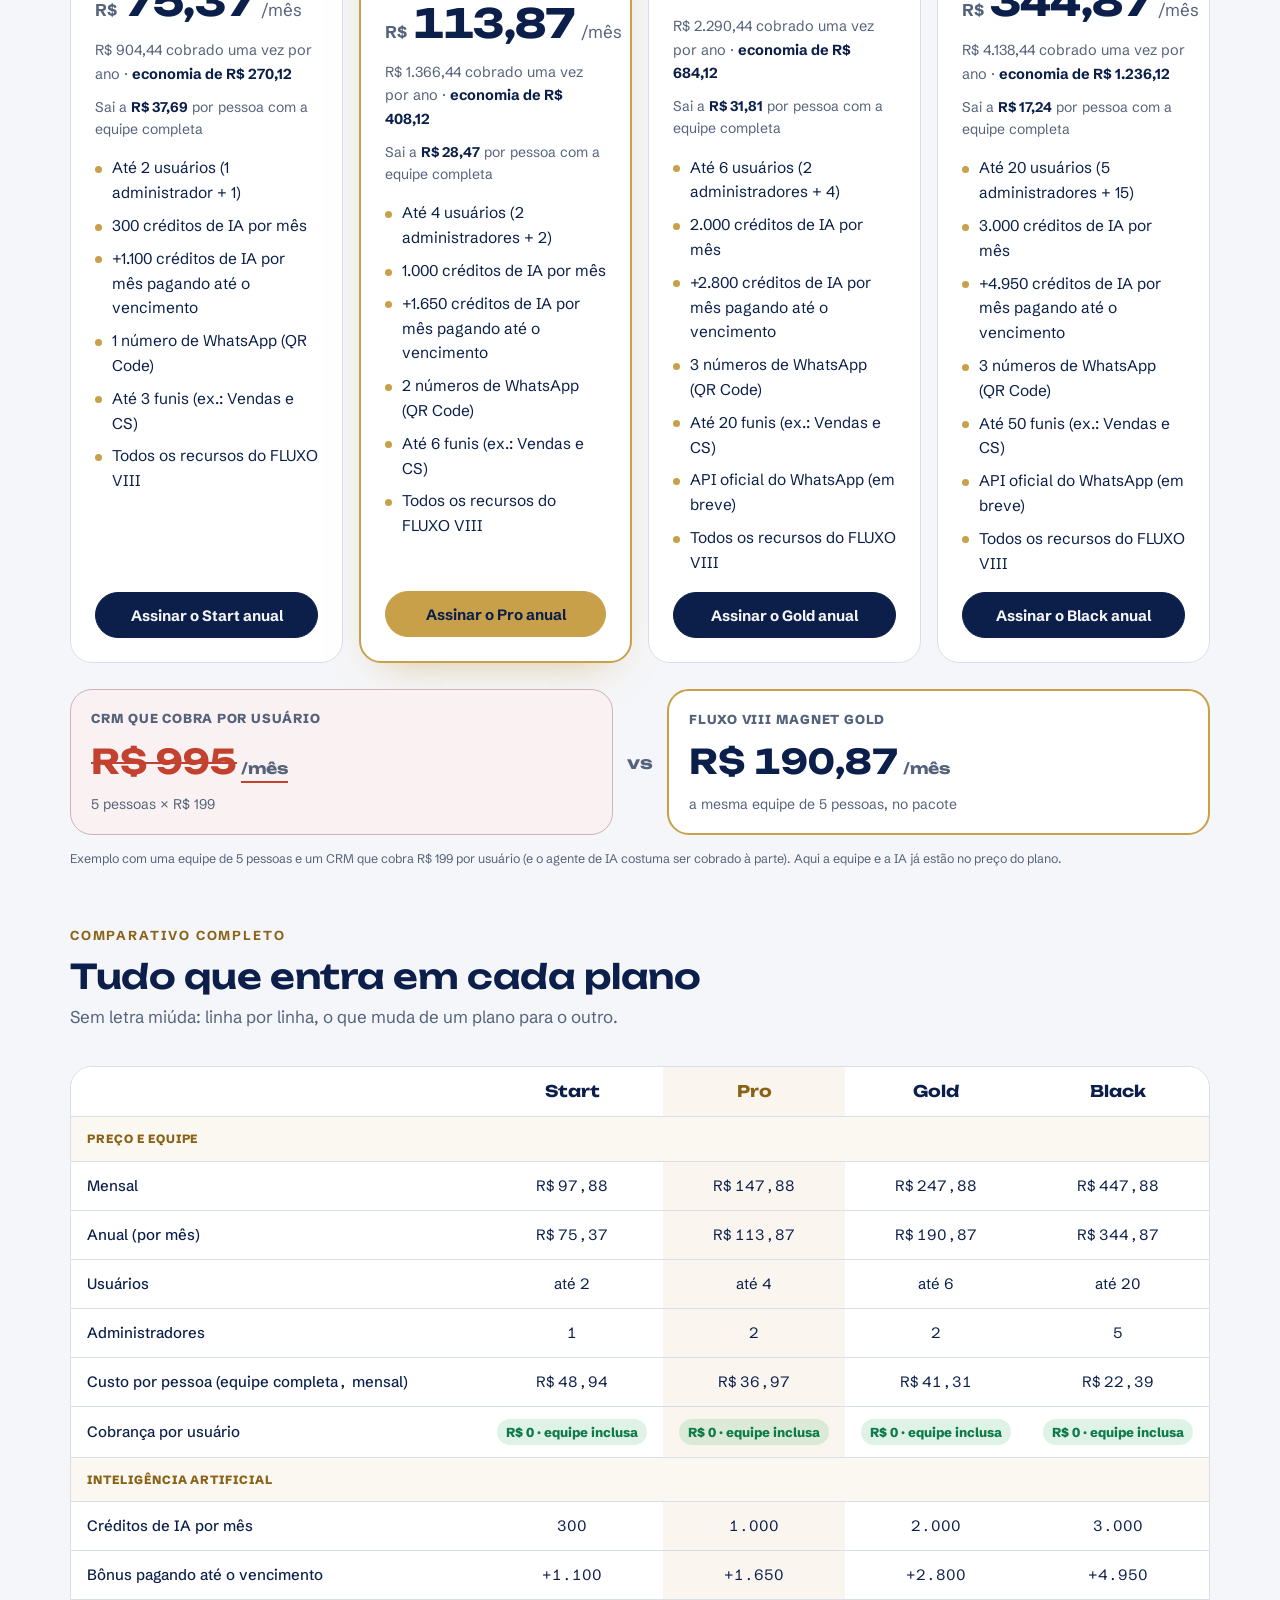
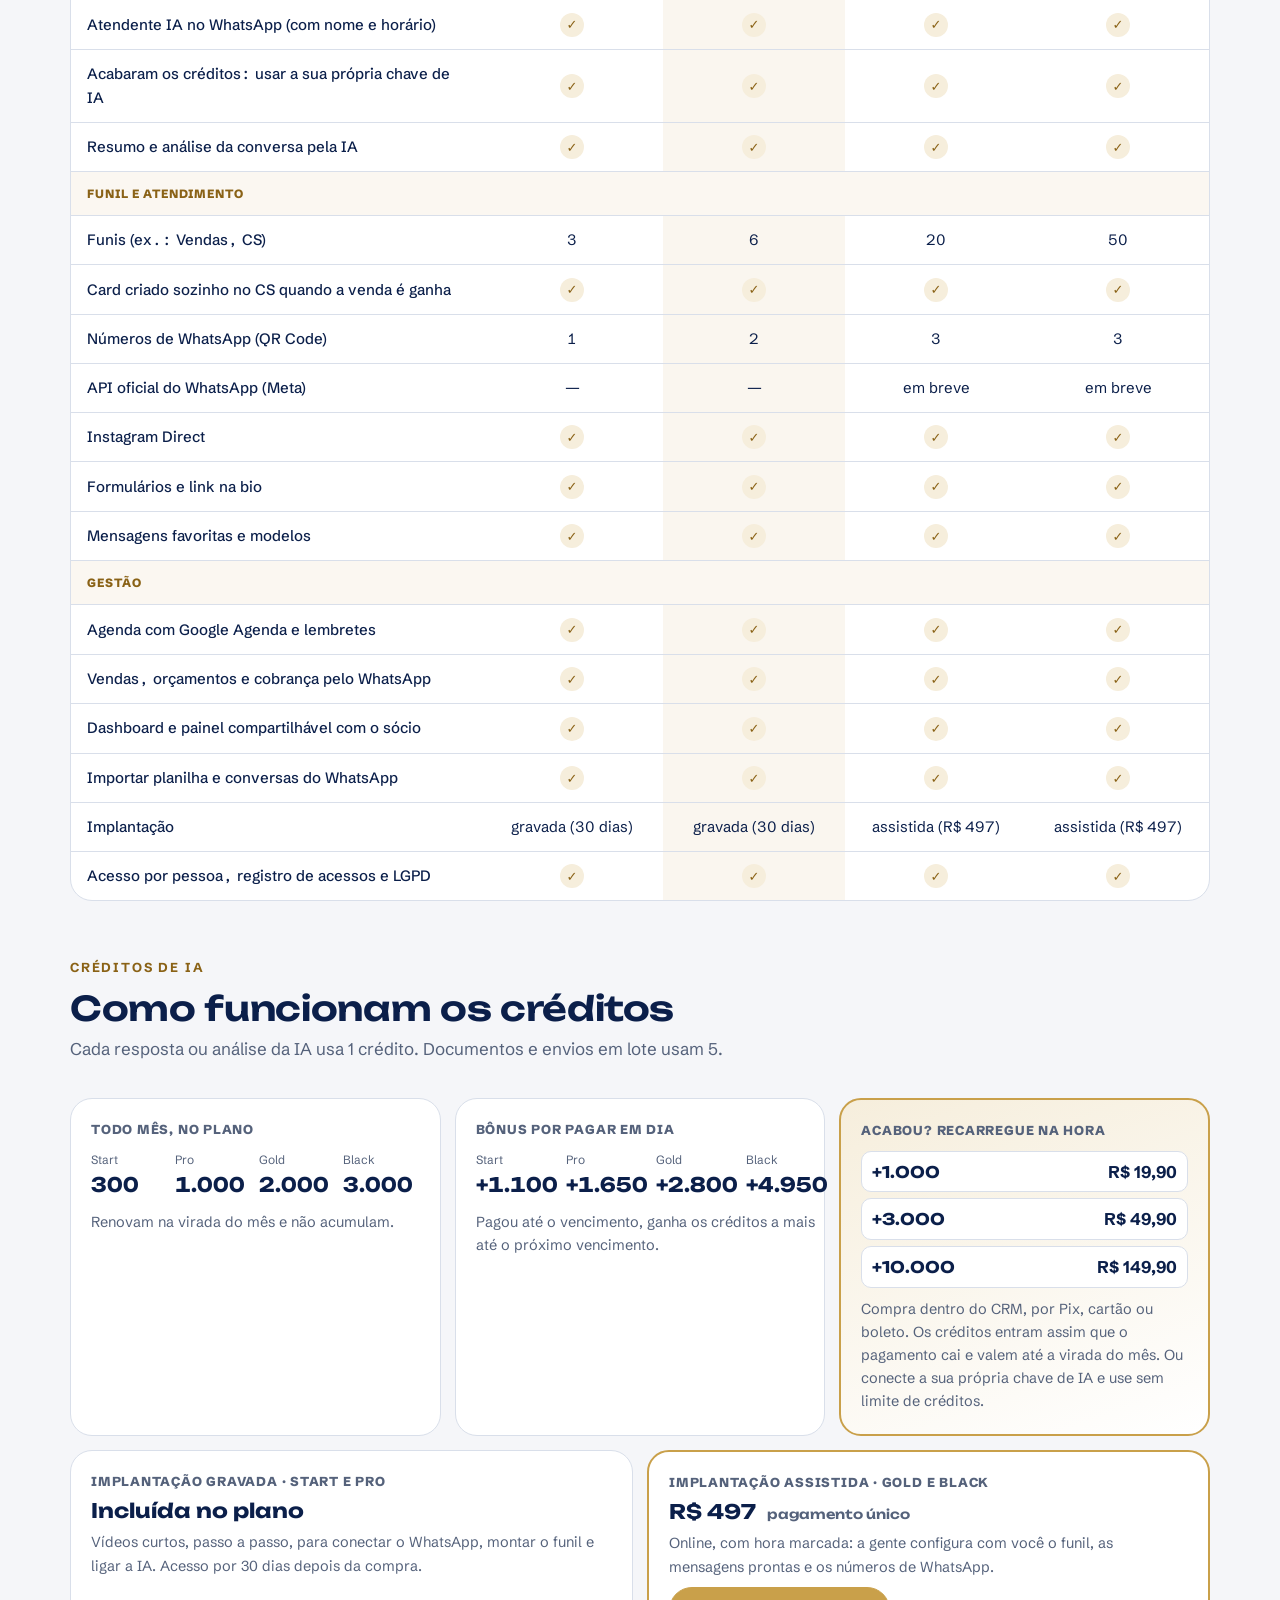
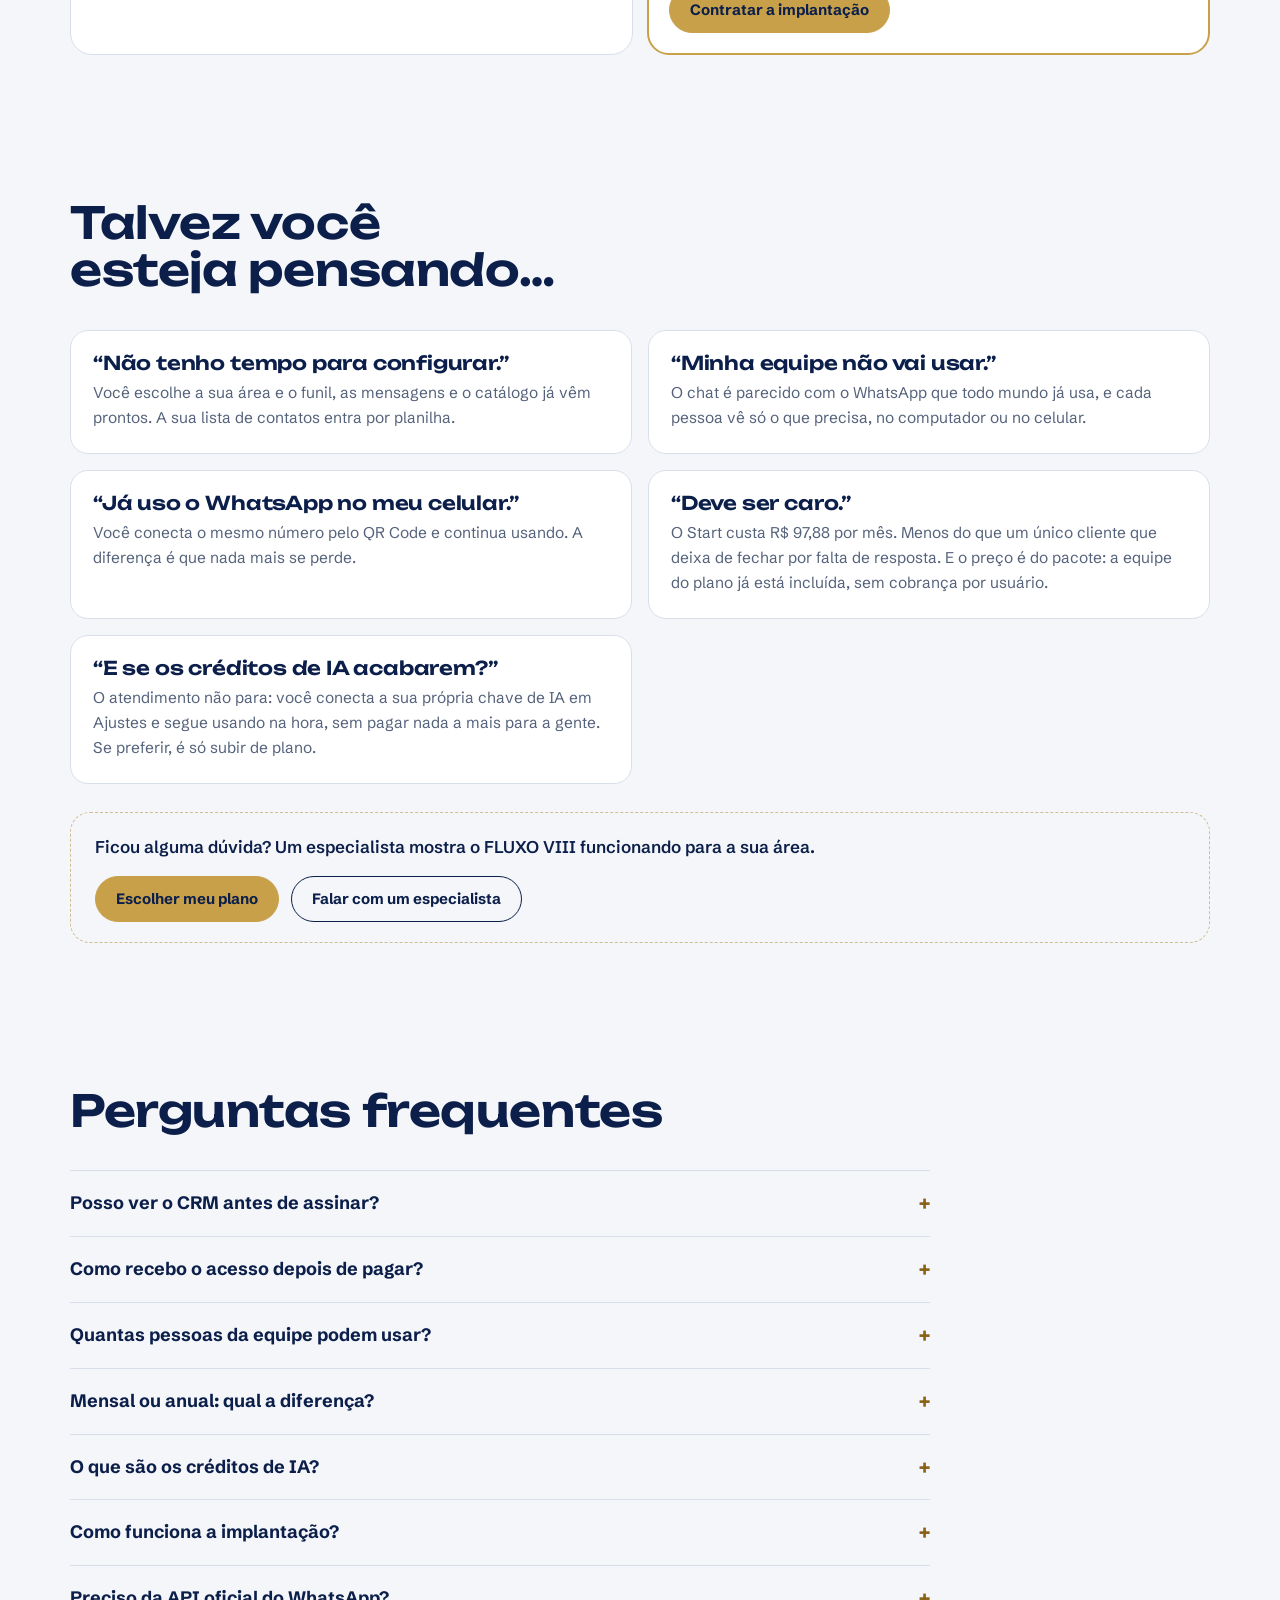
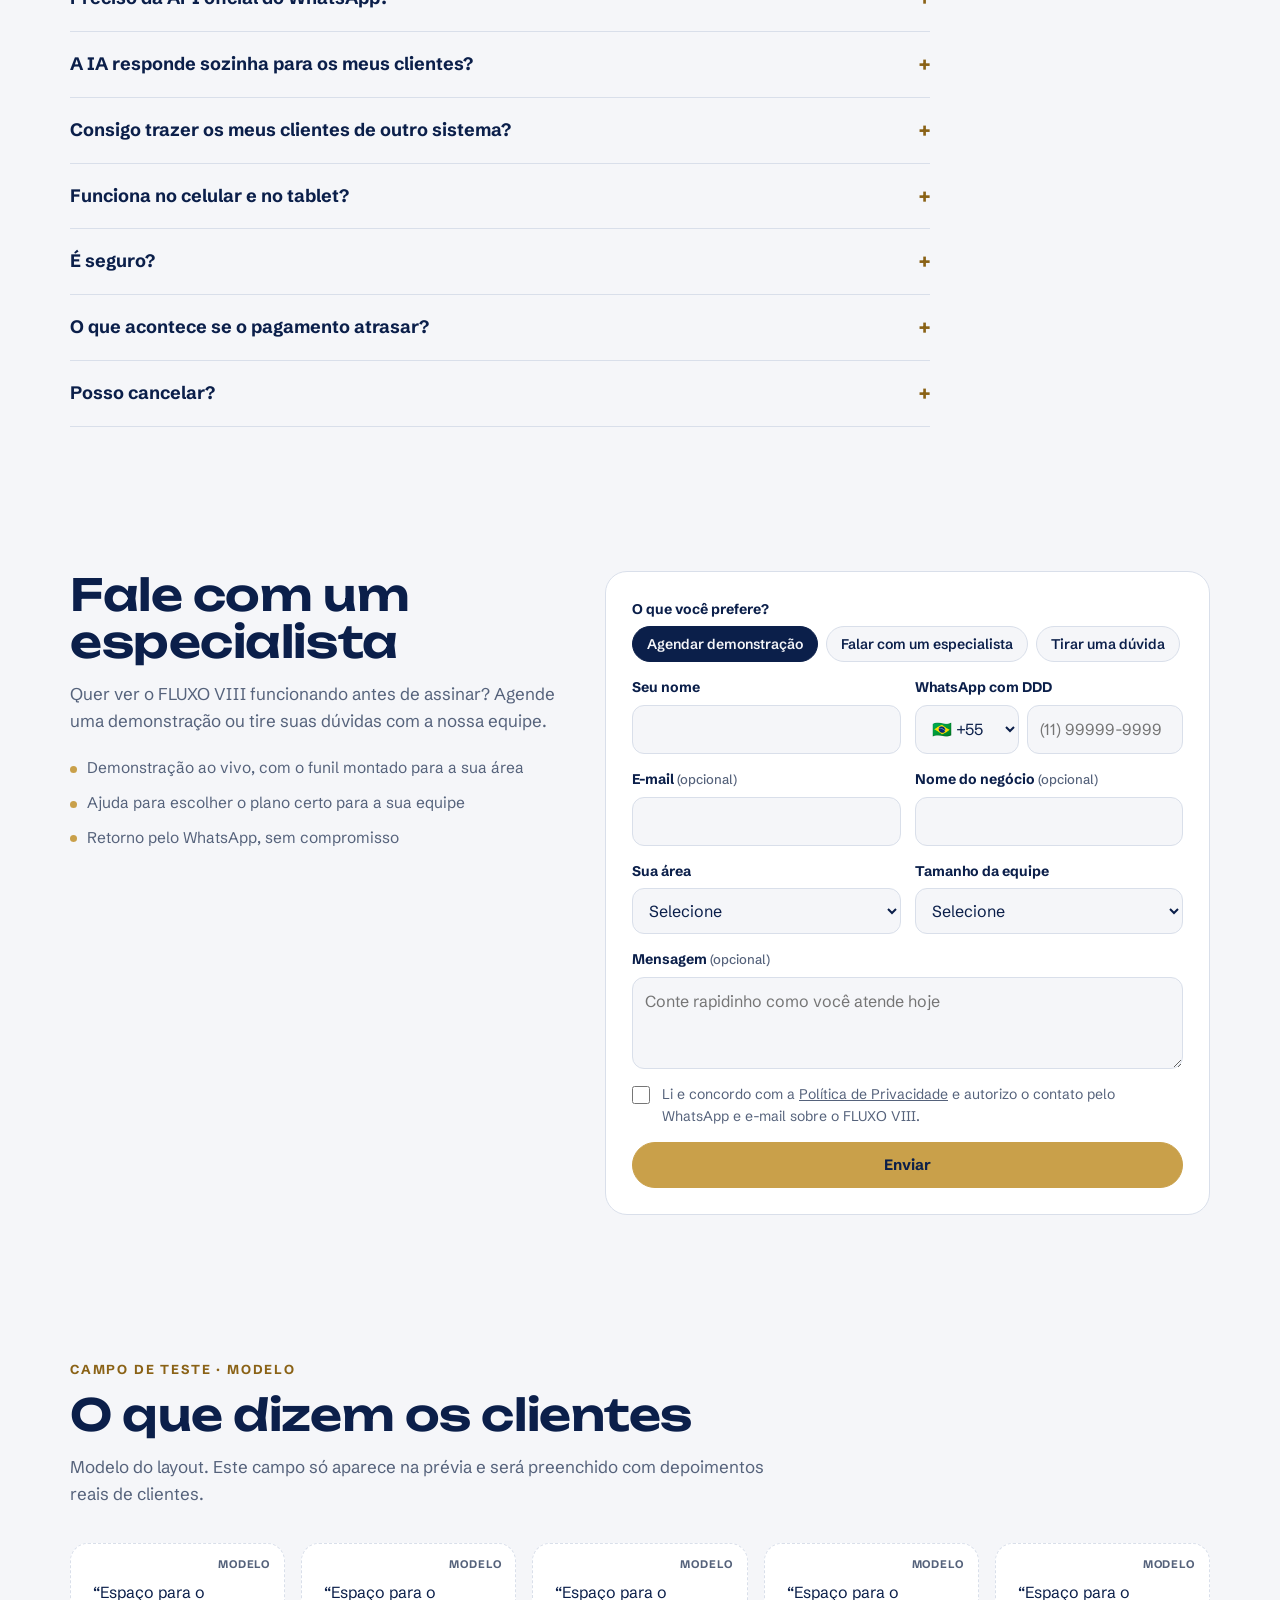
==== commit 90dac92f: "Página Seja parceiro (/parceiros) com link para a ficha no CRM; aba no menu e no rodapé Co-Authored-" ====
--- a/index.html
+++ b/index.html
@@ -16,7 +16,7 @@
 <link rel="preconnect" href="https://fonts.googleapis.com">
 <link rel="preconnect" href="https://fonts.gstatic.com" crossorigin>
 <link rel="stylesheet" href="https://fonts.googleapis.com/css2?family=Unbounded:wght@500;600;700&family=Schibsted+Grotesk:wght@400;500;600;700&display=swap">
-<link rel="stylesheet" href="site.css?v=20261015b">
+<link rel="stylesheet" href="site.css?v=20261015c">
 </head>
 <body>
 
@@ -30,6 +30,7 @@
       <a href="#planos">Planos</a>
       <a href="#perguntas">Perguntas</a>
       <a href="#quem-somos">Quem somos</a>
+      <a href="/parceiros">Seja parceiro</a>
     </nav>
     <div class="top-actions">
       <a class="btn" data-login href="#">Entrar</a>
@@ -388,7 +389,7 @@
 
 <footer>
   <div class="wrap">
-    <nav class="foot-chips" aria-label="Recursos"><a href="#por-dentro">Funil visual</a><a href="#recursos">Atendente IA</a><a href="#por-dentro">Conversas de WhatsApp e Instagram</a><a href="#por-dentro">Automação de pós-venda</a><a href="#recursos">Agenda e lembretes</a><a href="#por-dentro">Painel de resultados</a><a href="/planos">Planos e preços</a><a href="#diagnostico">Teste rápido</a></nav>
+    <nav class="foot-chips" aria-label="Recursos"><a href="#por-dentro">Funil visual</a><a href="#recursos">Atendente IA</a><a href="#por-dentro">Conversas de WhatsApp e Instagram</a><a href="#por-dentro">Automação de pós-venda</a><a href="#recursos">Agenda e lembretes</a><a href="#por-dentro">Painel de resultados</a><a href="/planos">Planos e preços</a><a href="/parceiros">Seja parceiro</a><a href="#diagnostico">Teste rápido</a></nav>
     <div class="foot-bottom">
       <span>© 2026 FLUXO VIII CRM</span>
       <span class="foot-contact"><a href="mailto:fluxoviii@crmfluxoviii.tech">fluxoviii@crmfluxoviii.tech</a> · <a href="https://wa.me/5547933813603" target="_blank" rel="noopener">WhatsApp +55 (47) 93381-3603</a> · <a href="https://www.linkedin.com/company/crm-fluxo-viii-magnetic/" target="_blank" rel="noopener">LinkedIn</a></span>
@@ -405,6 +406,6 @@
 </footer>
 
 
-<script src="site.js?v=20261015b" defer></script>
+<script src="site.js?v=20261015c" defer></script>
 </body>
 </html>
--- a/site.css
+++ b/site.css
@@ -676,3 +676,24 @@
 .setup-card.gold{border:2px solid var(--gold)}
 .setup-card .cr-big small{font-size:13px;font-weight:600;color:var(--muted);margin-left:6px}
 @media (max-width:800px){.setup{grid-template-columns:minmax(0,1fr)}}
+
+/* Seja parceiro */
+.pp-cta{margin-top:22px;display:flex;flex-wrap:wrap;gap:12px 18px;align-items:center}
+.pp-cta span{color:var(--muted);font-size:15px}
+.pp-cta.end{margin-top:32px}
+.pp-grid{display:grid;grid-template-columns:1.3fr 1fr;gap:16px;margin-top:8px}
+.pp-card{padding:24px;border-radius:var(--r-lg);background:var(--surface);border:1px solid var(--line);display:grid;gap:16px;align-content:start}
+.pp-card h2,.pp-h{font-family:var(--display);font-weight:600;font-size:clamp(22px,2.6vw,28px);letter-spacing:-.01em}
+.pp-h{margin:48px 0 14px}
+.pp-steps{list-style:none;margin:0;padding:0;display:grid;gap:14px;counter-reset:pp}
+.pp-steps li{counter-increment:pp;display:grid;grid-template-columns:34px 1fr;column-gap:12px;row-gap:2px}
+.pp-steps li::before{content:counter(pp);grid-row:span 2;width:30px;height:30px;border-radius:50%;display:grid;place-items:center;font-family:var(--display);font-weight:700;font-size:14px;background:var(--gold-soft);color:var(--gold-ink)}
+.pp-steps b{font-weight:700}
+.pp-steps span{color:var(--muted);font-size:15px;line-height:1.5}
+.pp-list{margin:0;padding-left:20px;display:grid;gap:8px;color:var(--muted);line-height:1.5}
+.pp-card .btn{justify-self:start}
+@media (max-width:860px){.pp-grid{grid-template-columns:1fr}}
+.nav a,.nav .dd-btn{white-space:nowrap}
+@media (max-width:1240px){.nav{gap:14px;font-size:14px}}
+@media (max-width:1120px){.nav a[href$="#perguntas"]{display:none}}
+@media (max-width:1100px){.nav a[href$="#quem-somos"]{display:none}}
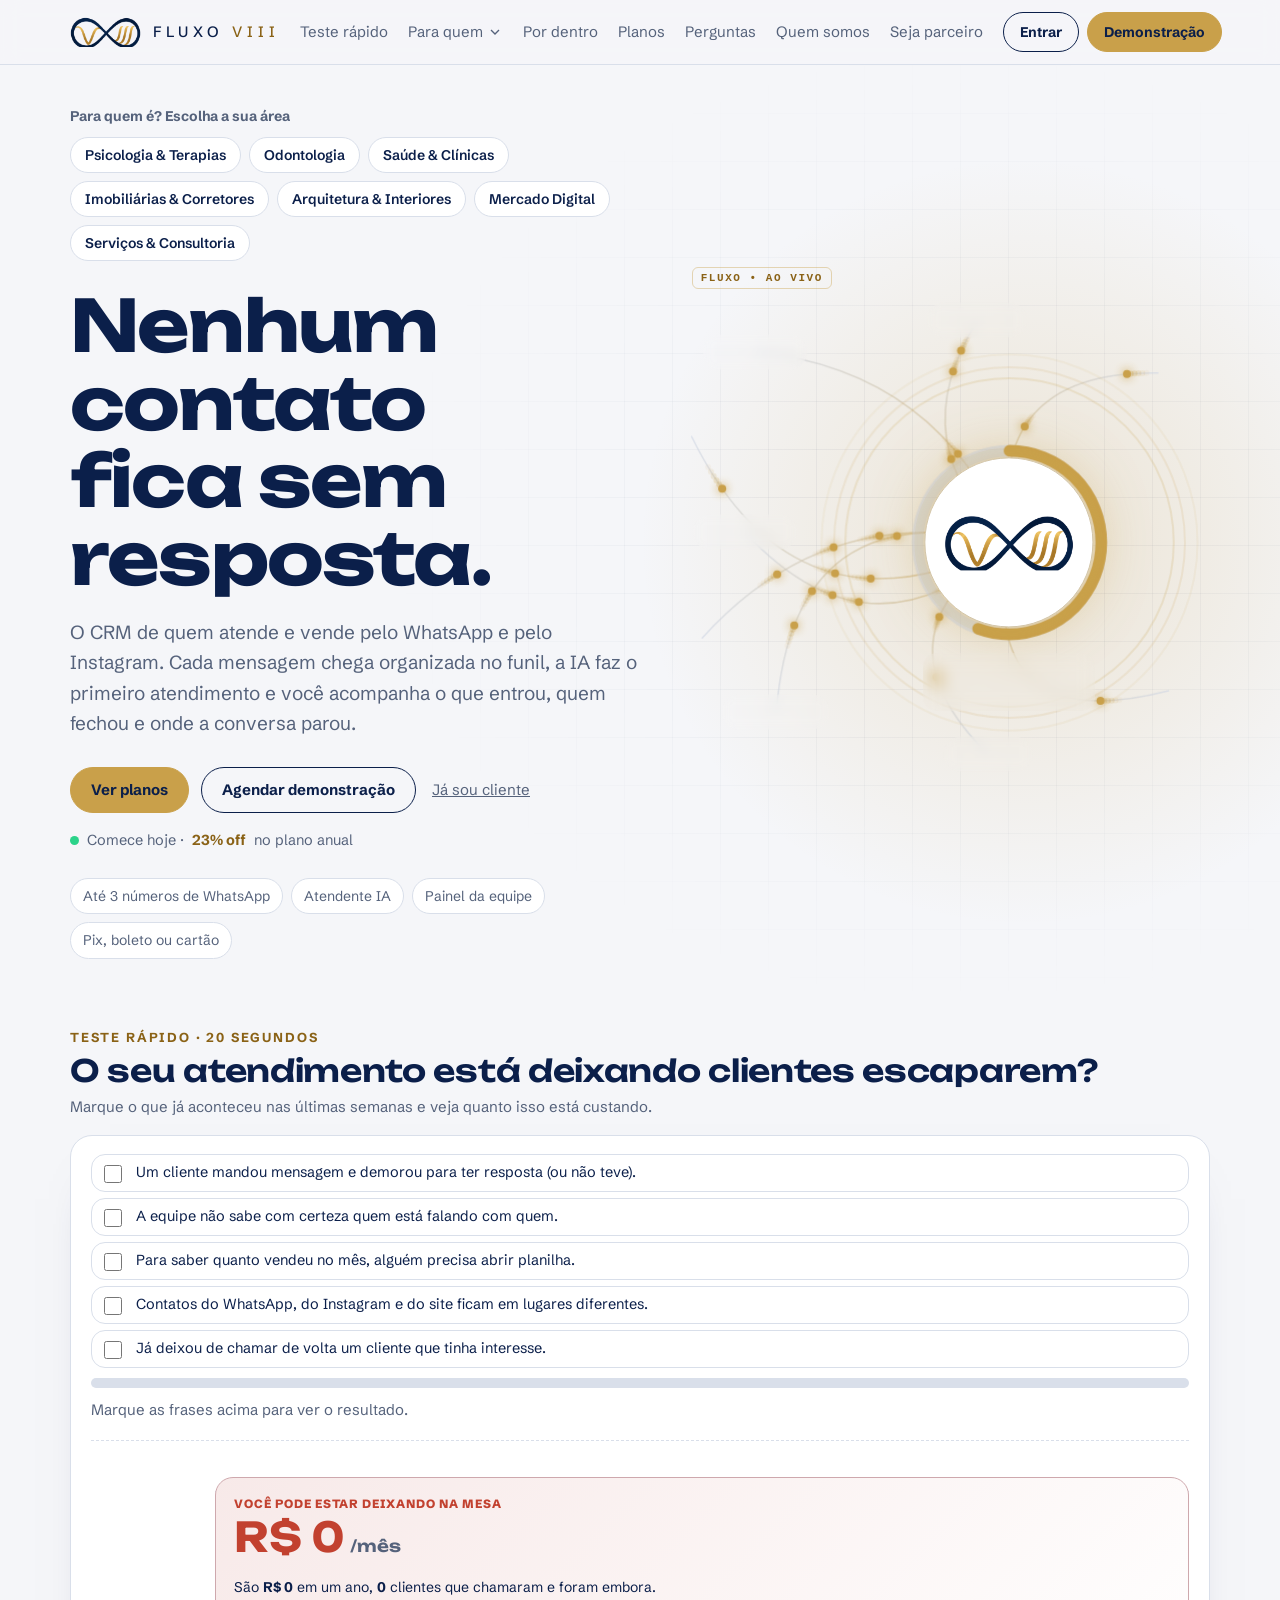
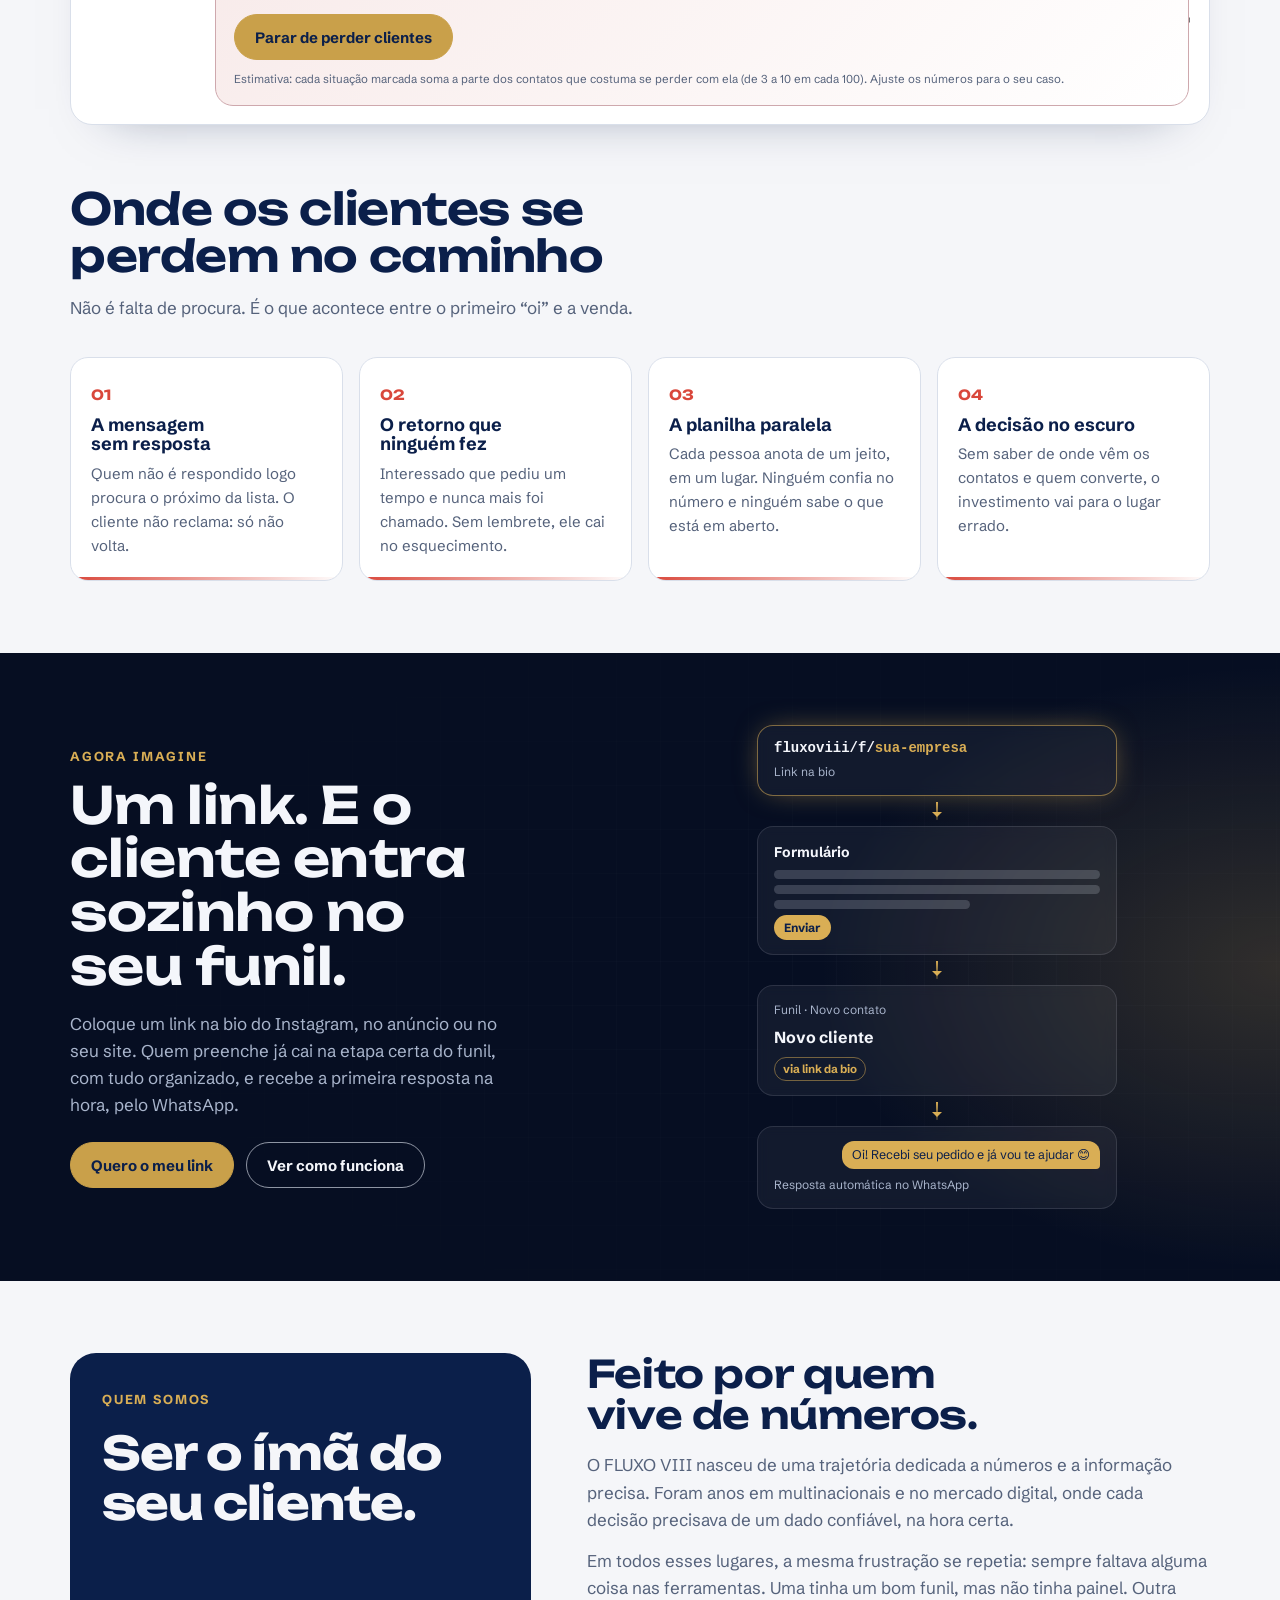
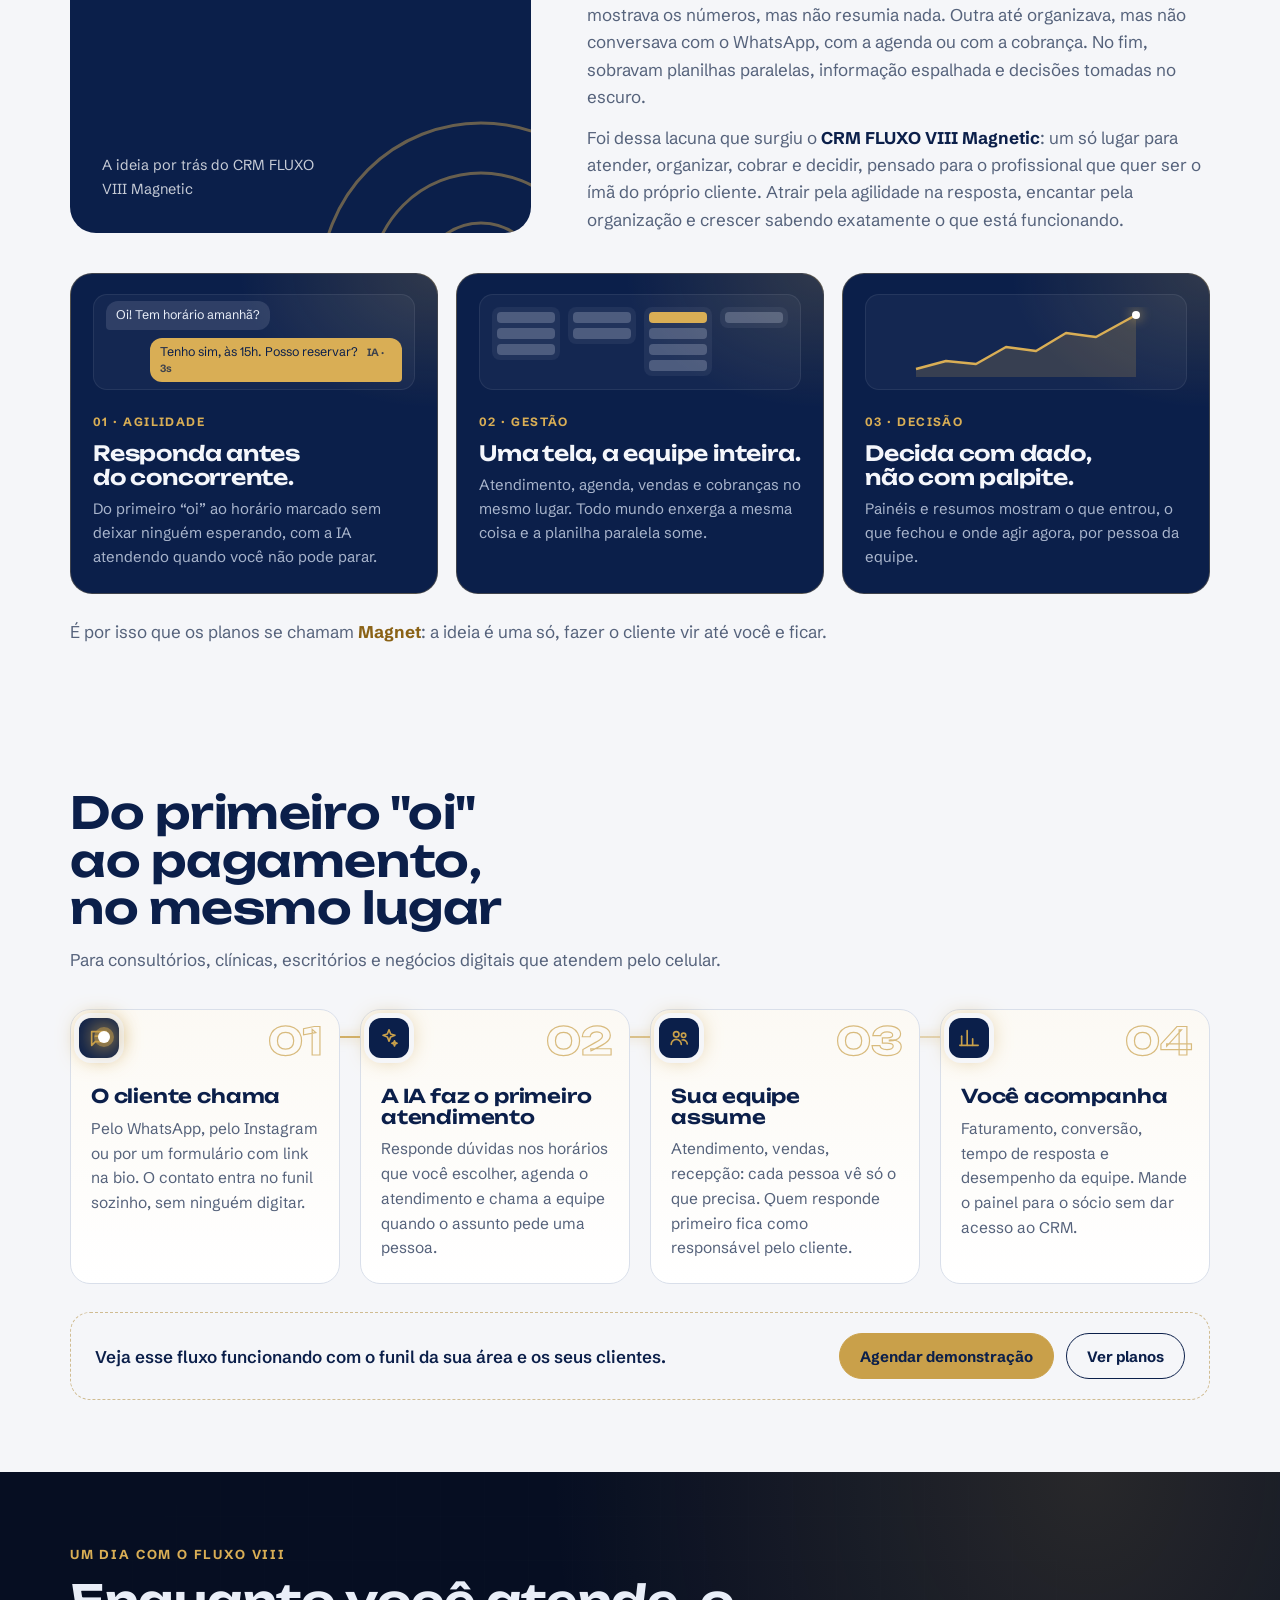
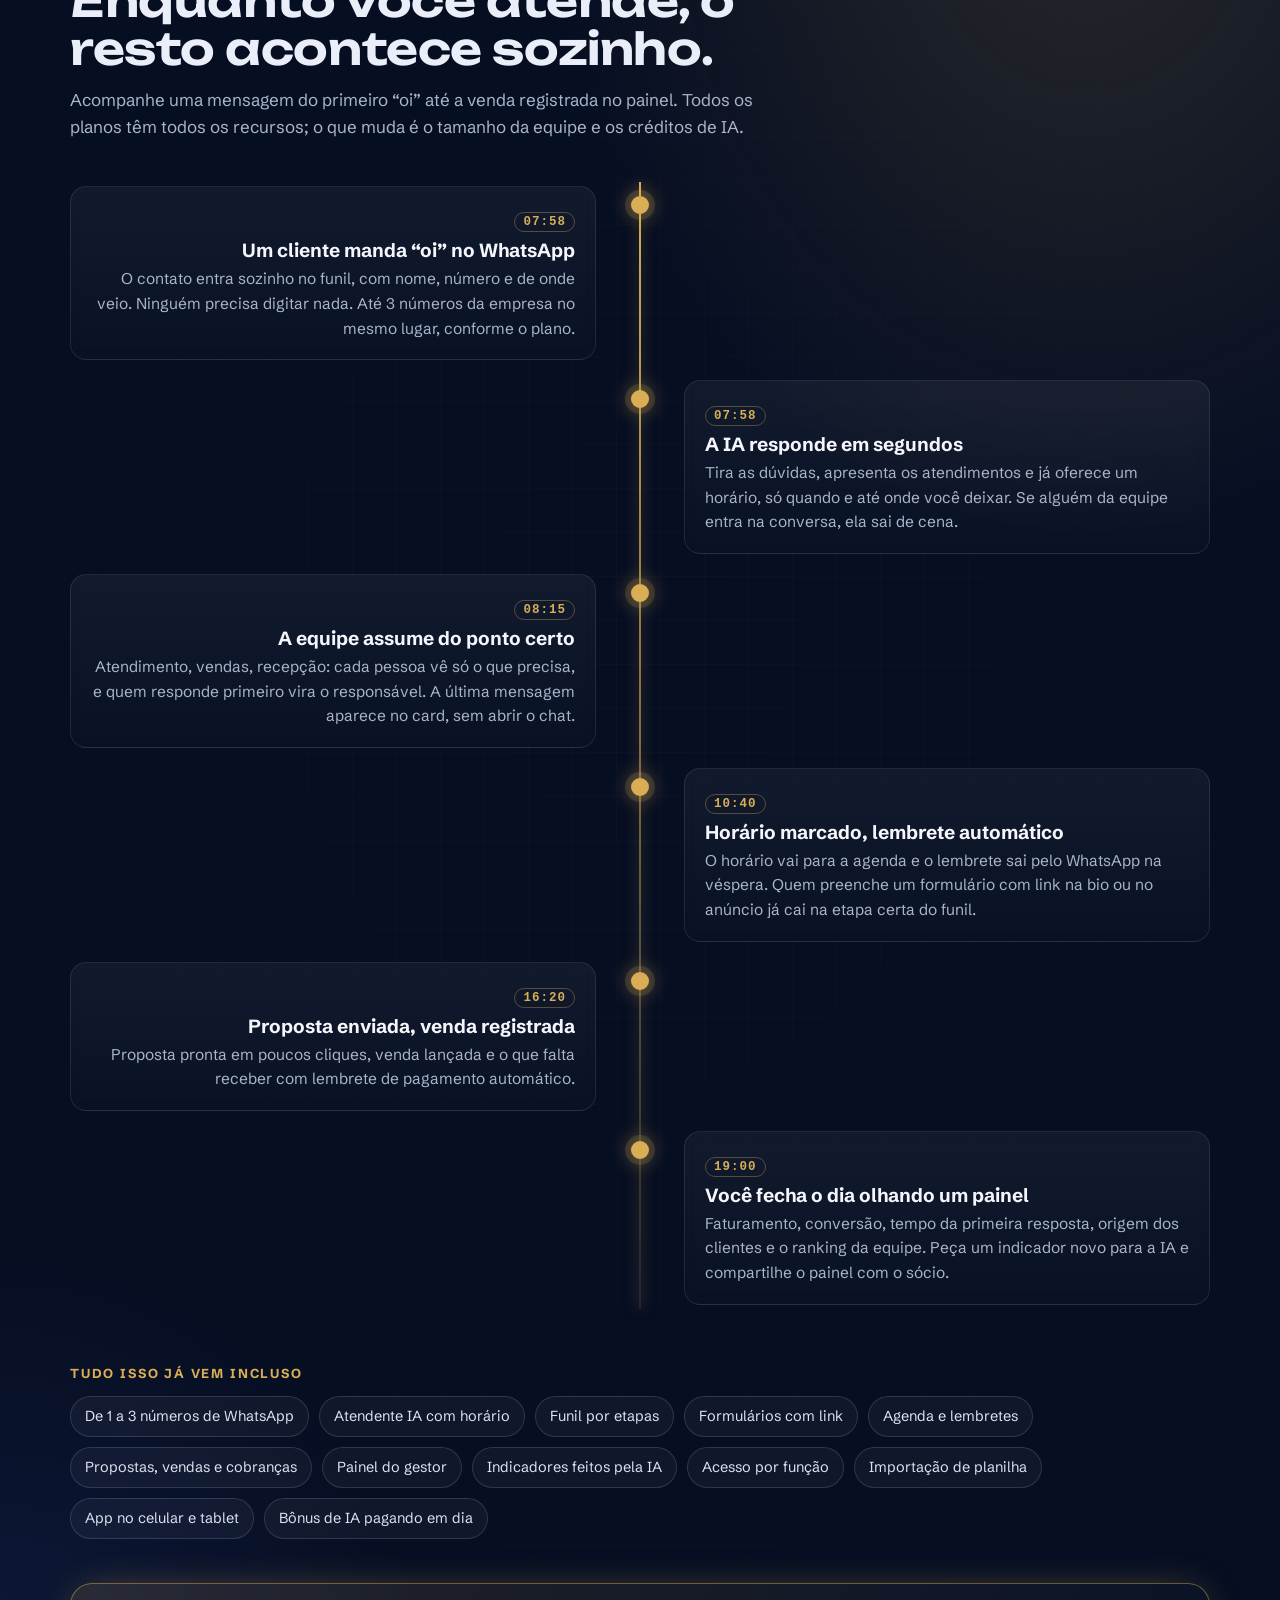
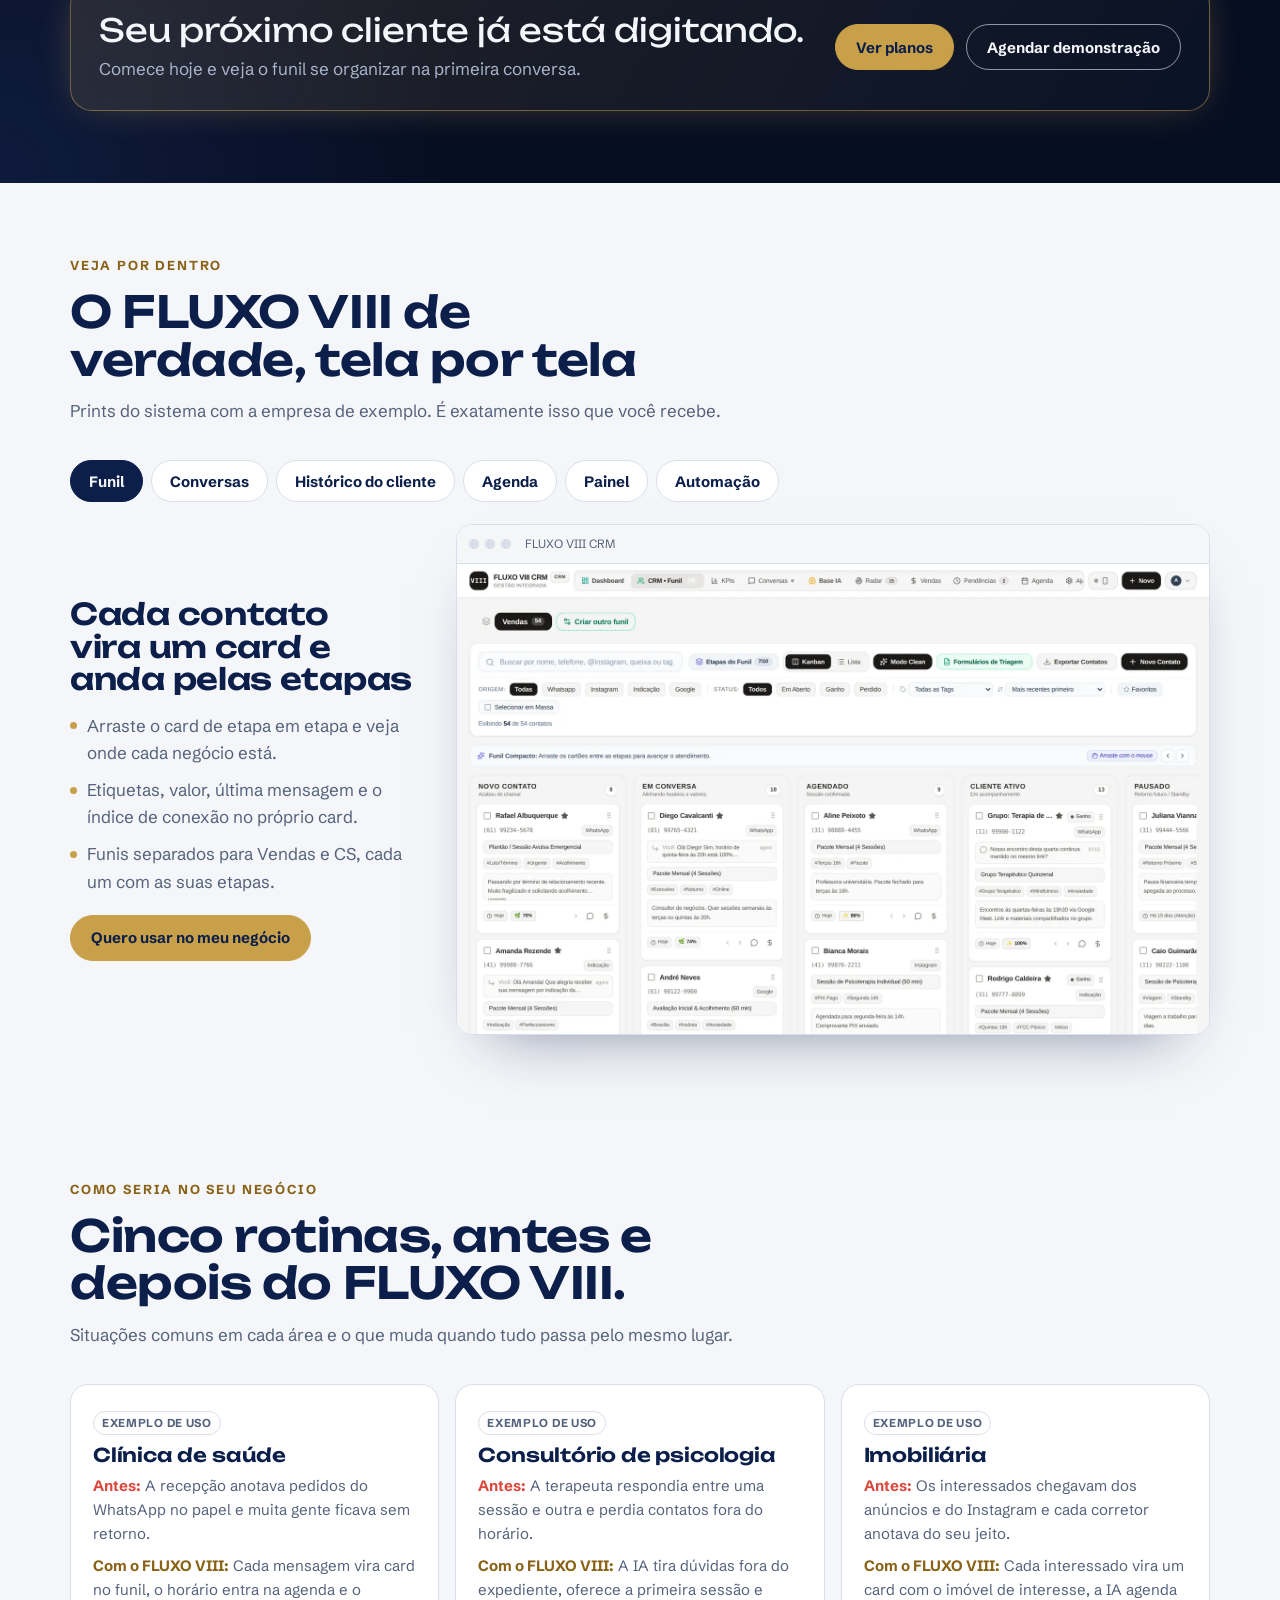
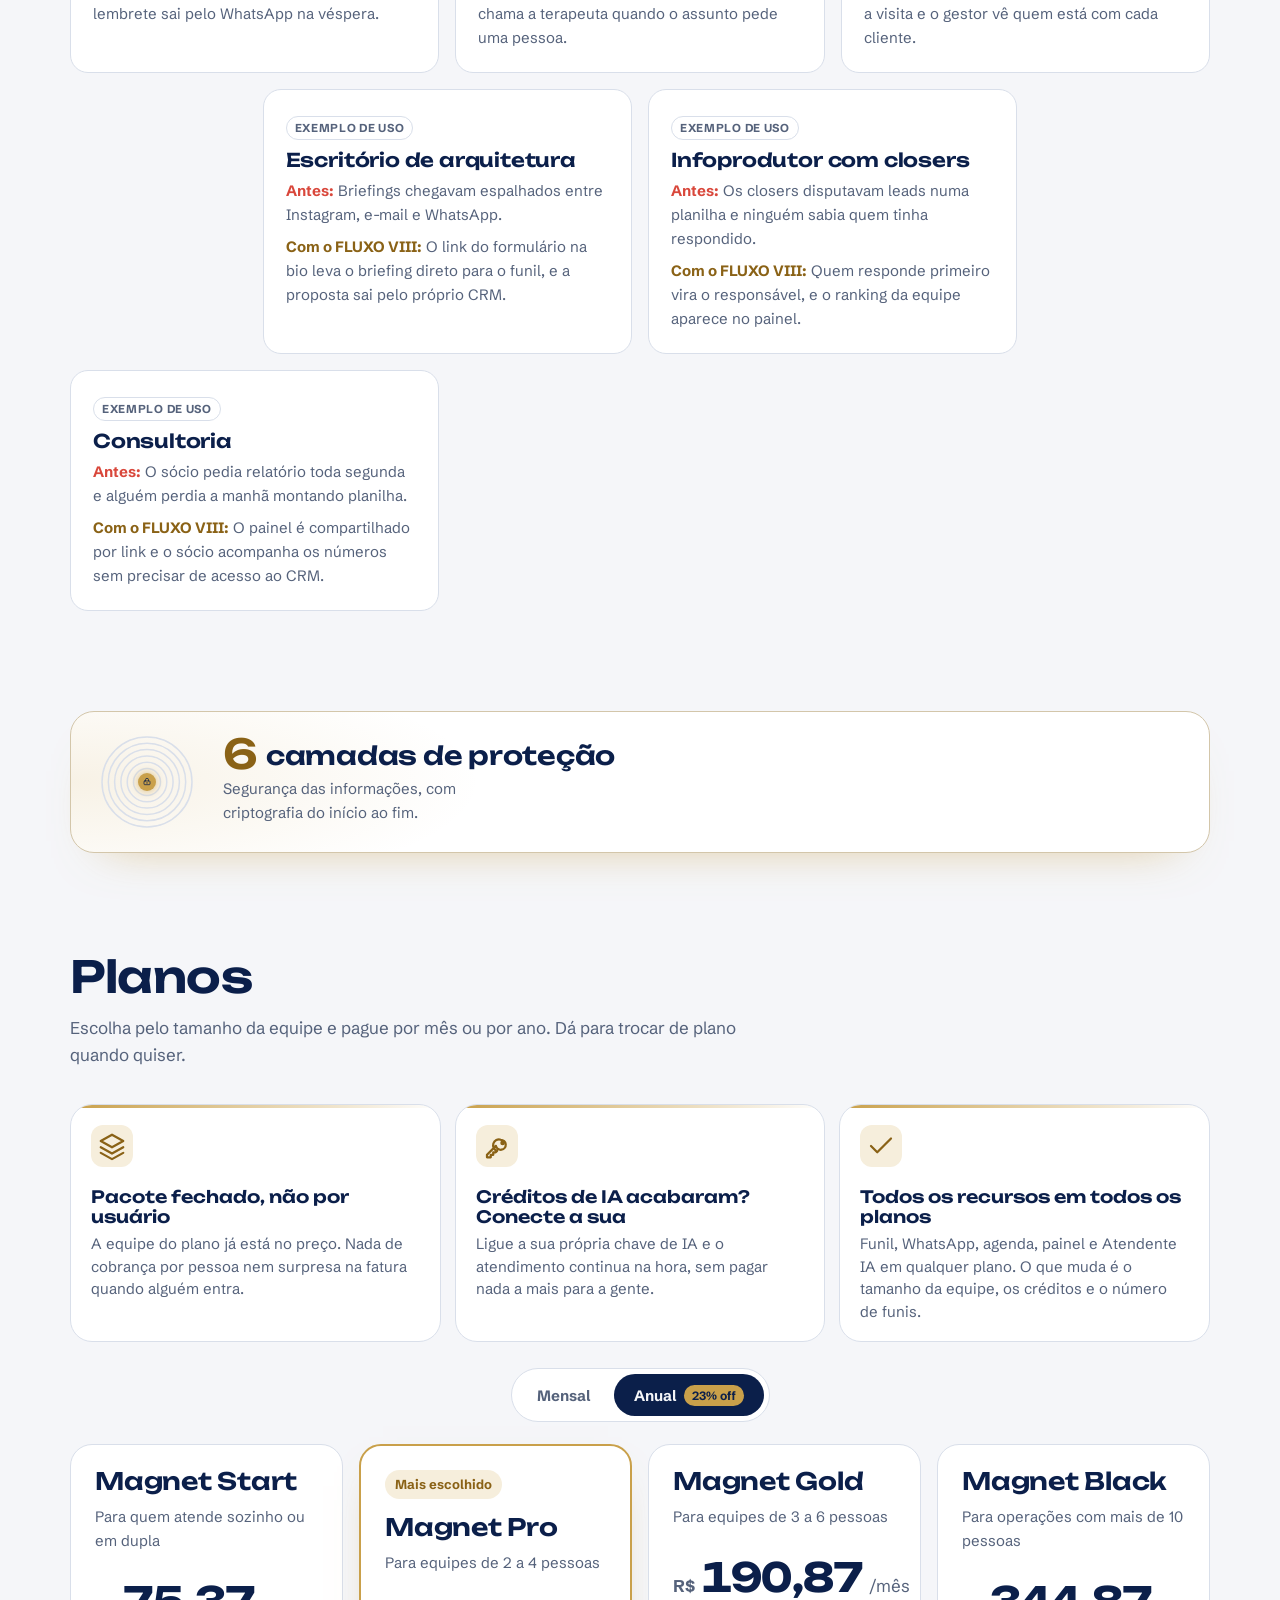
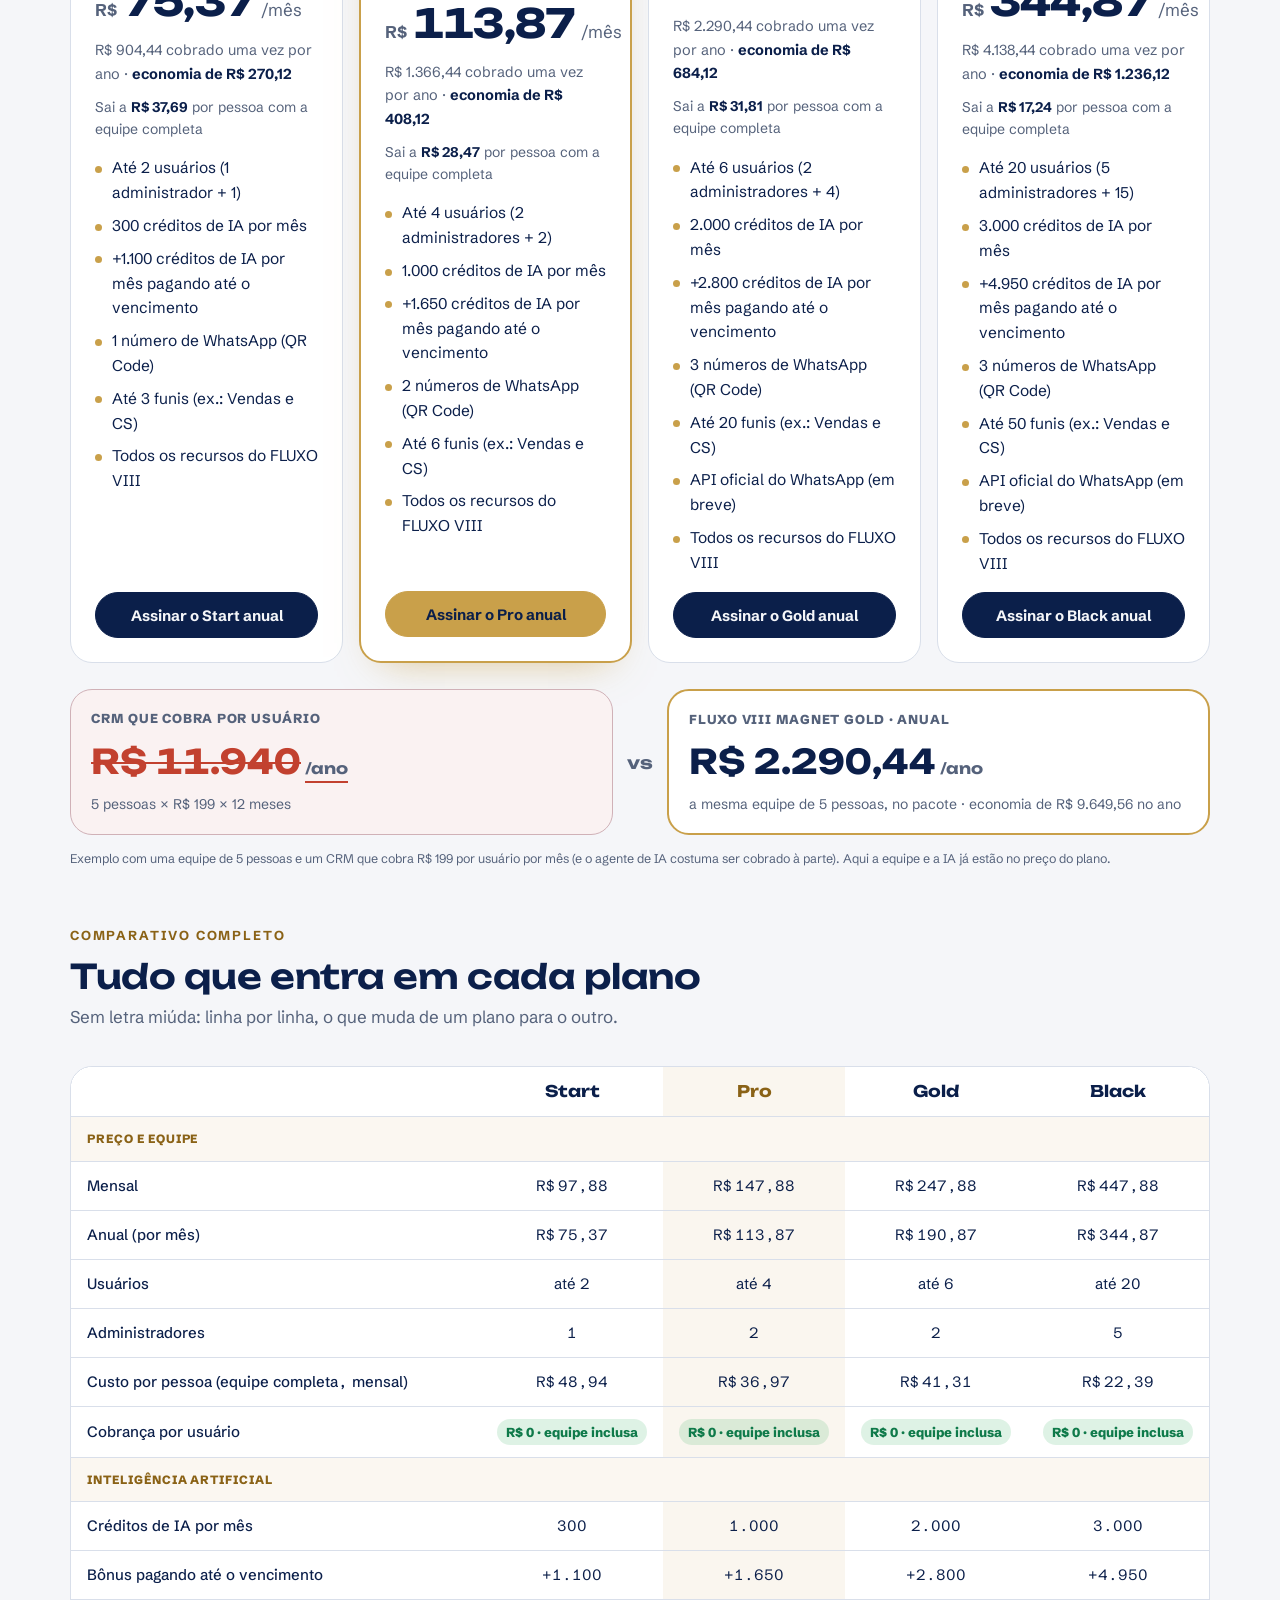
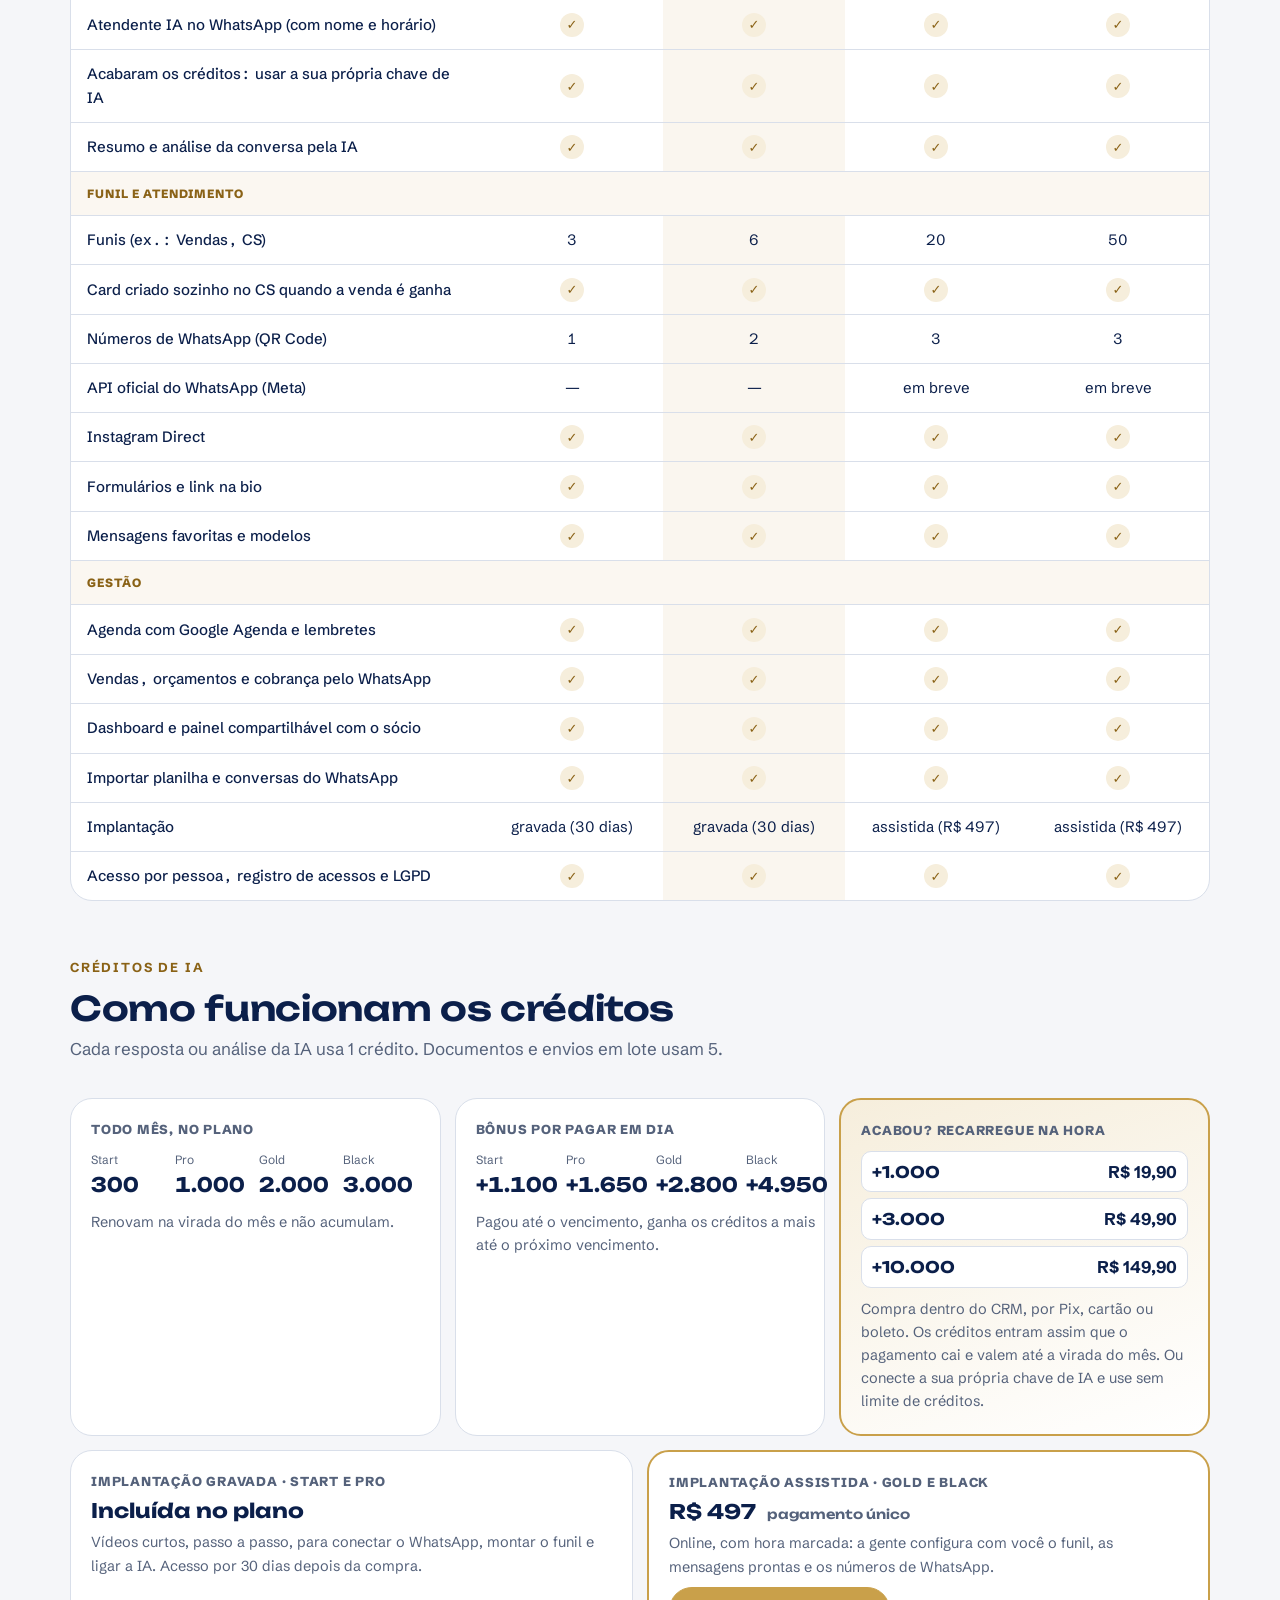
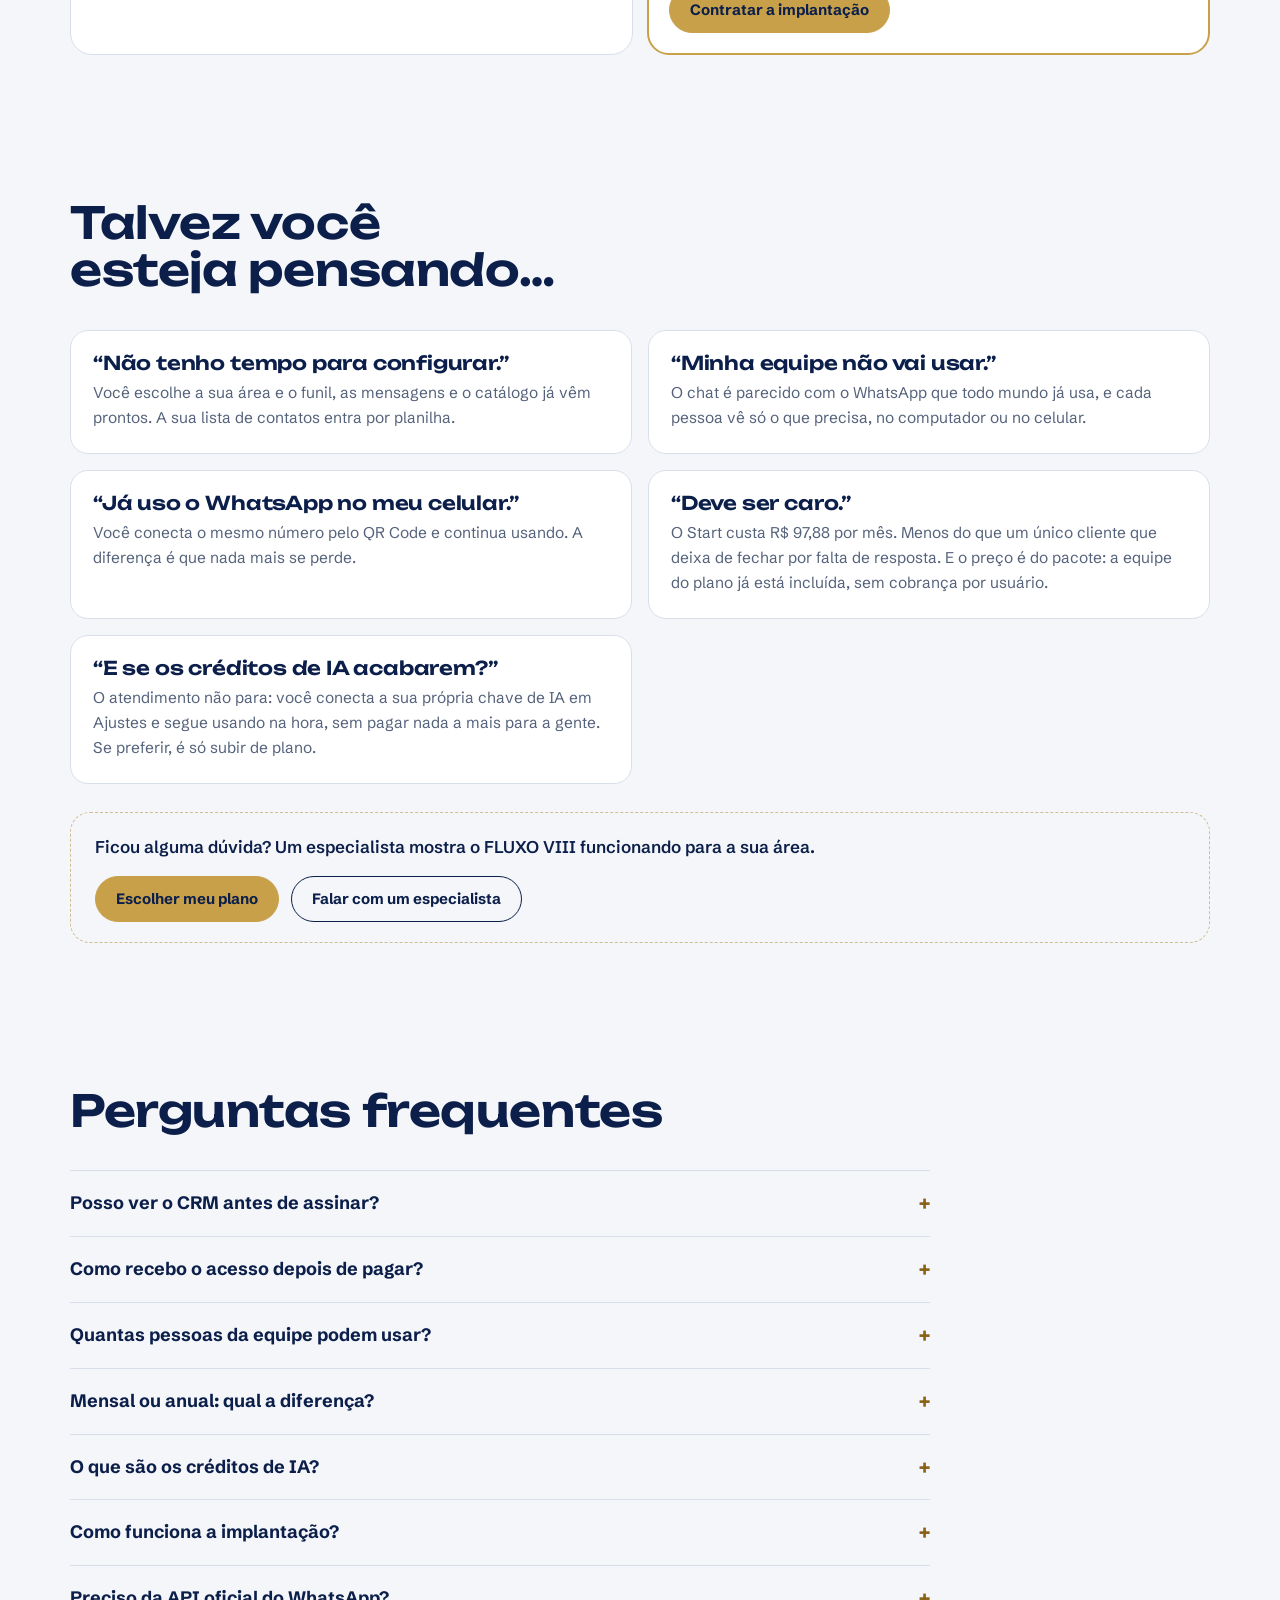
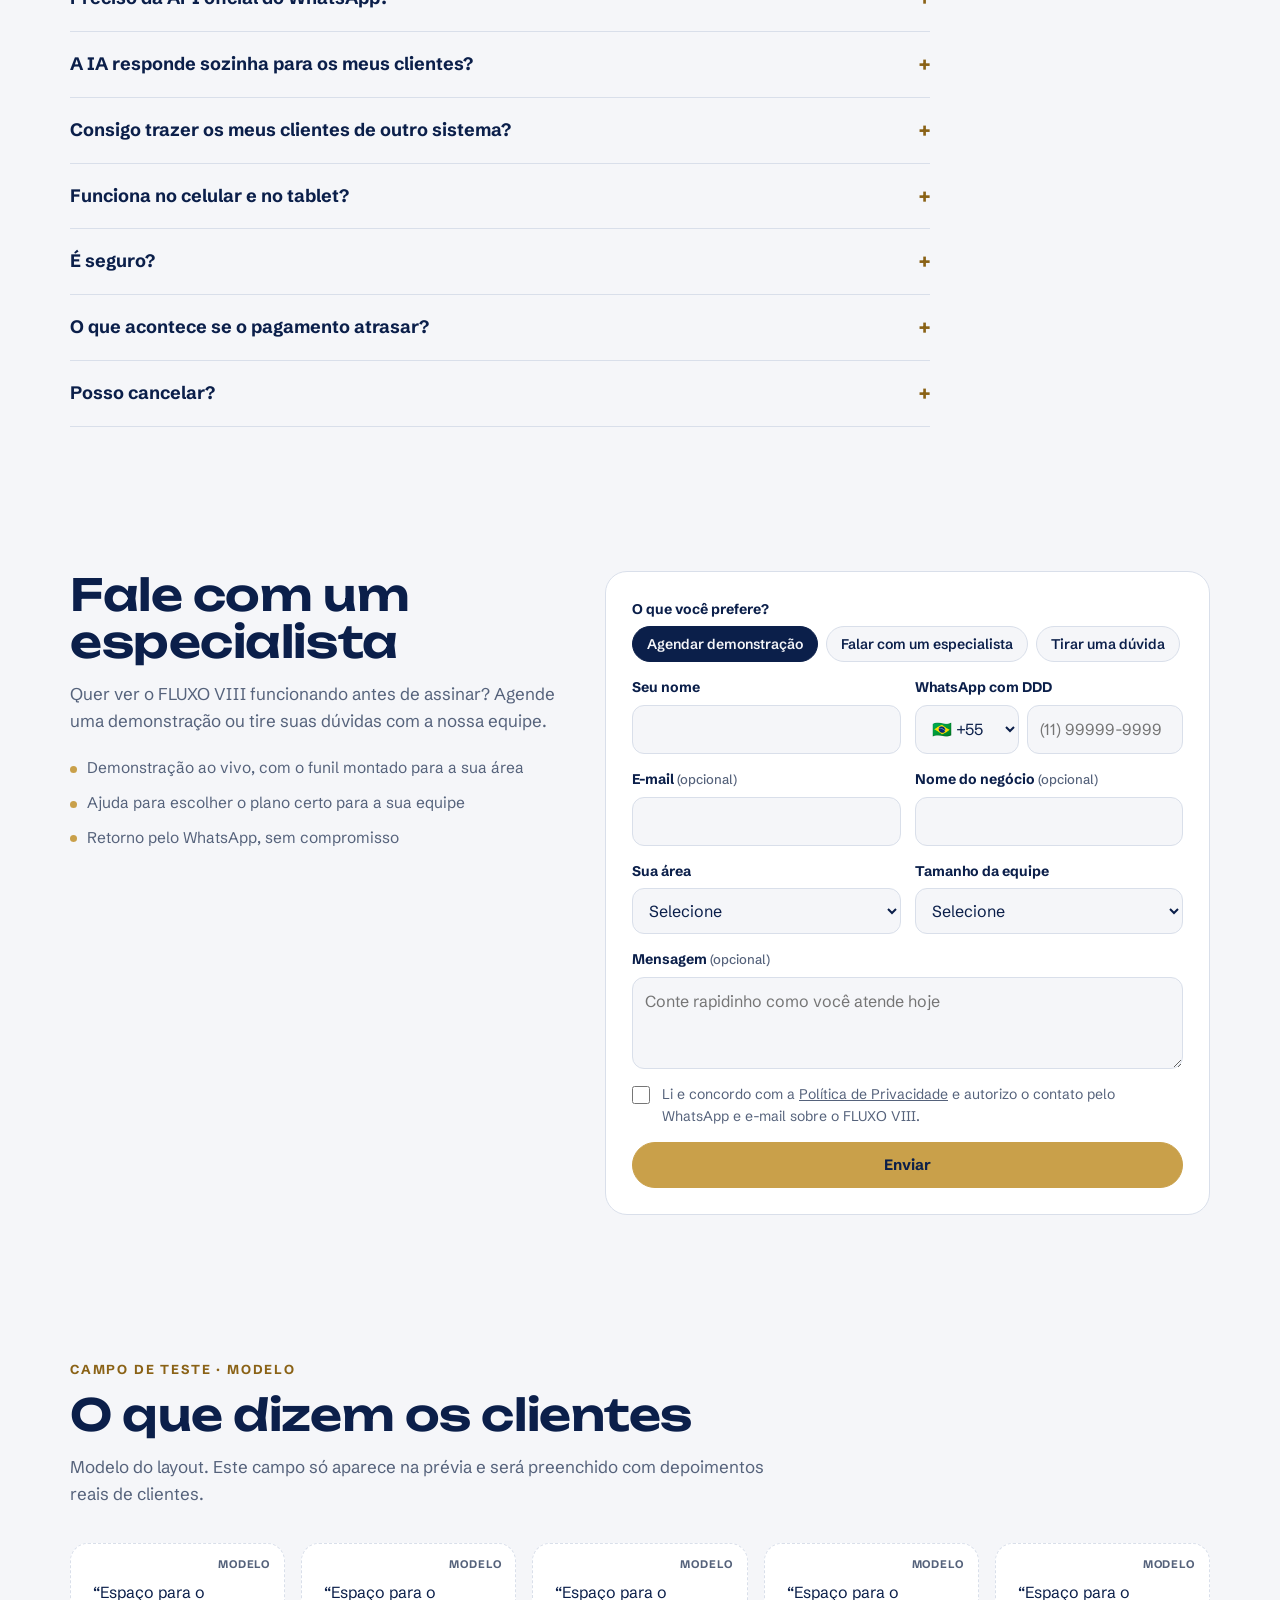
==== commit c74b08a7: "Menu 'Para quem' volta a quebrar linha; comparativo por usuário mostra o ano inteiro no anual Co-Aut" ====
--- a/index.html
+++ b/index.html
@@ -16,7 +16,7 @@
 <link rel="preconnect" href="https://fonts.googleapis.com">
 <link rel="preconnect" href="https://fonts.gstatic.com" crossorigin>
 <link rel="stylesheet" href="https://fonts.googleapis.com/css2?family=Unbounded:wght@500;600;700&family=Schibsted+Grotesk:wght@400;500;600;700&display=swap">
-<link rel="stylesheet" href="site.css?v=20261015c">
+<link rel="stylesheet" href="site.css?v=20261015d">
 </head>
 <body>
 
@@ -406,6 +406,6 @@
 </footer>
 
 
-<script src="site.js?v=20261015c" defer></script>
+<script src="site.js?v=20261015d" defer></script>
 </body>
 </html>
--- a/site.css
+++ b/site.css
@@ -693,7 +693,7 @@
 .pp-list{margin:0;padding-left:20px;display:grid;gap:8px;color:var(--muted);line-height:1.5}
 .pp-card .btn{justify-self:start}
 @media (max-width:860px){.pp-grid{grid-template-columns:1fr}}
-.nav a,.nav .dd-btn{white-space:nowrap}
+.nav > a,.nav .dd-btn{white-space:nowrap}
 @media (max-width:1240px){.nav{gap:14px;font-size:14px}}
 @media (max-width:1120px){.nav a[href$="#perguntas"]{display:none}}
 @media (max-width:1100px){.nav a[href$="#quem-somos"]{display:none}}
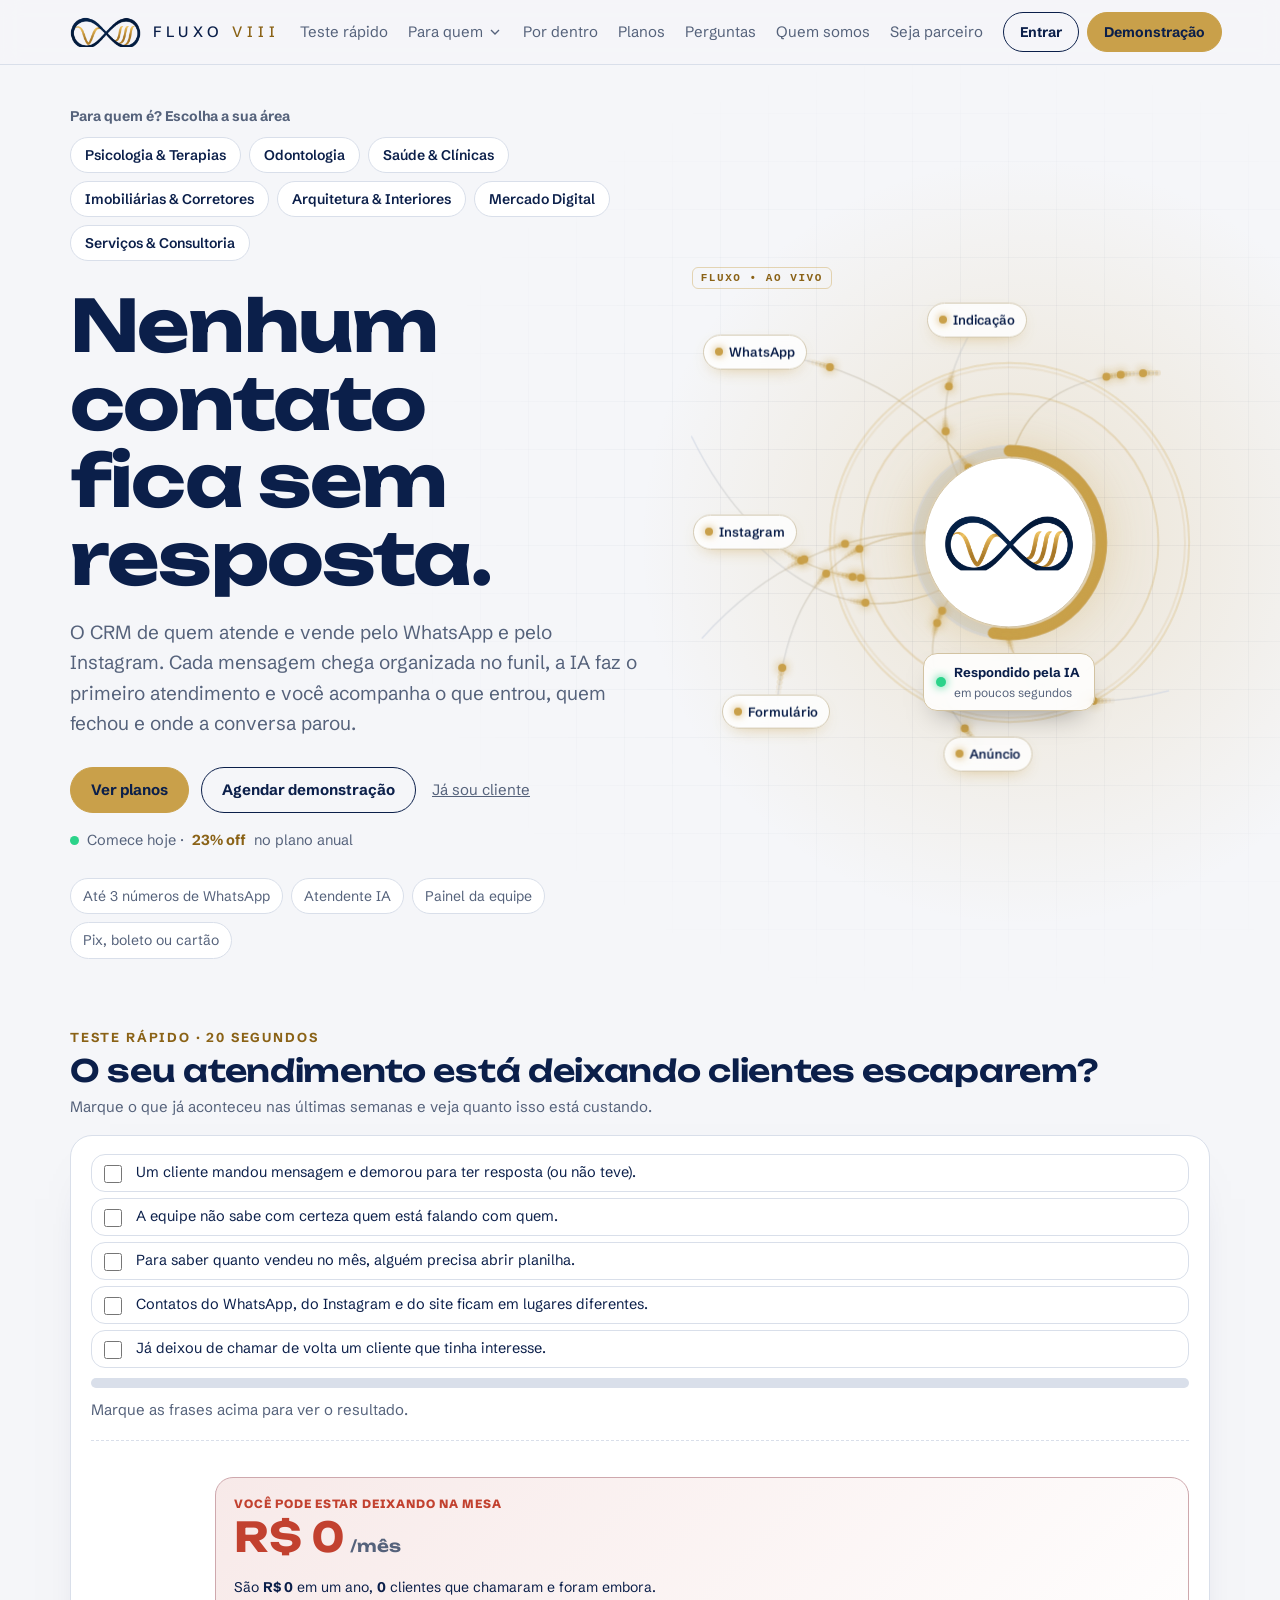
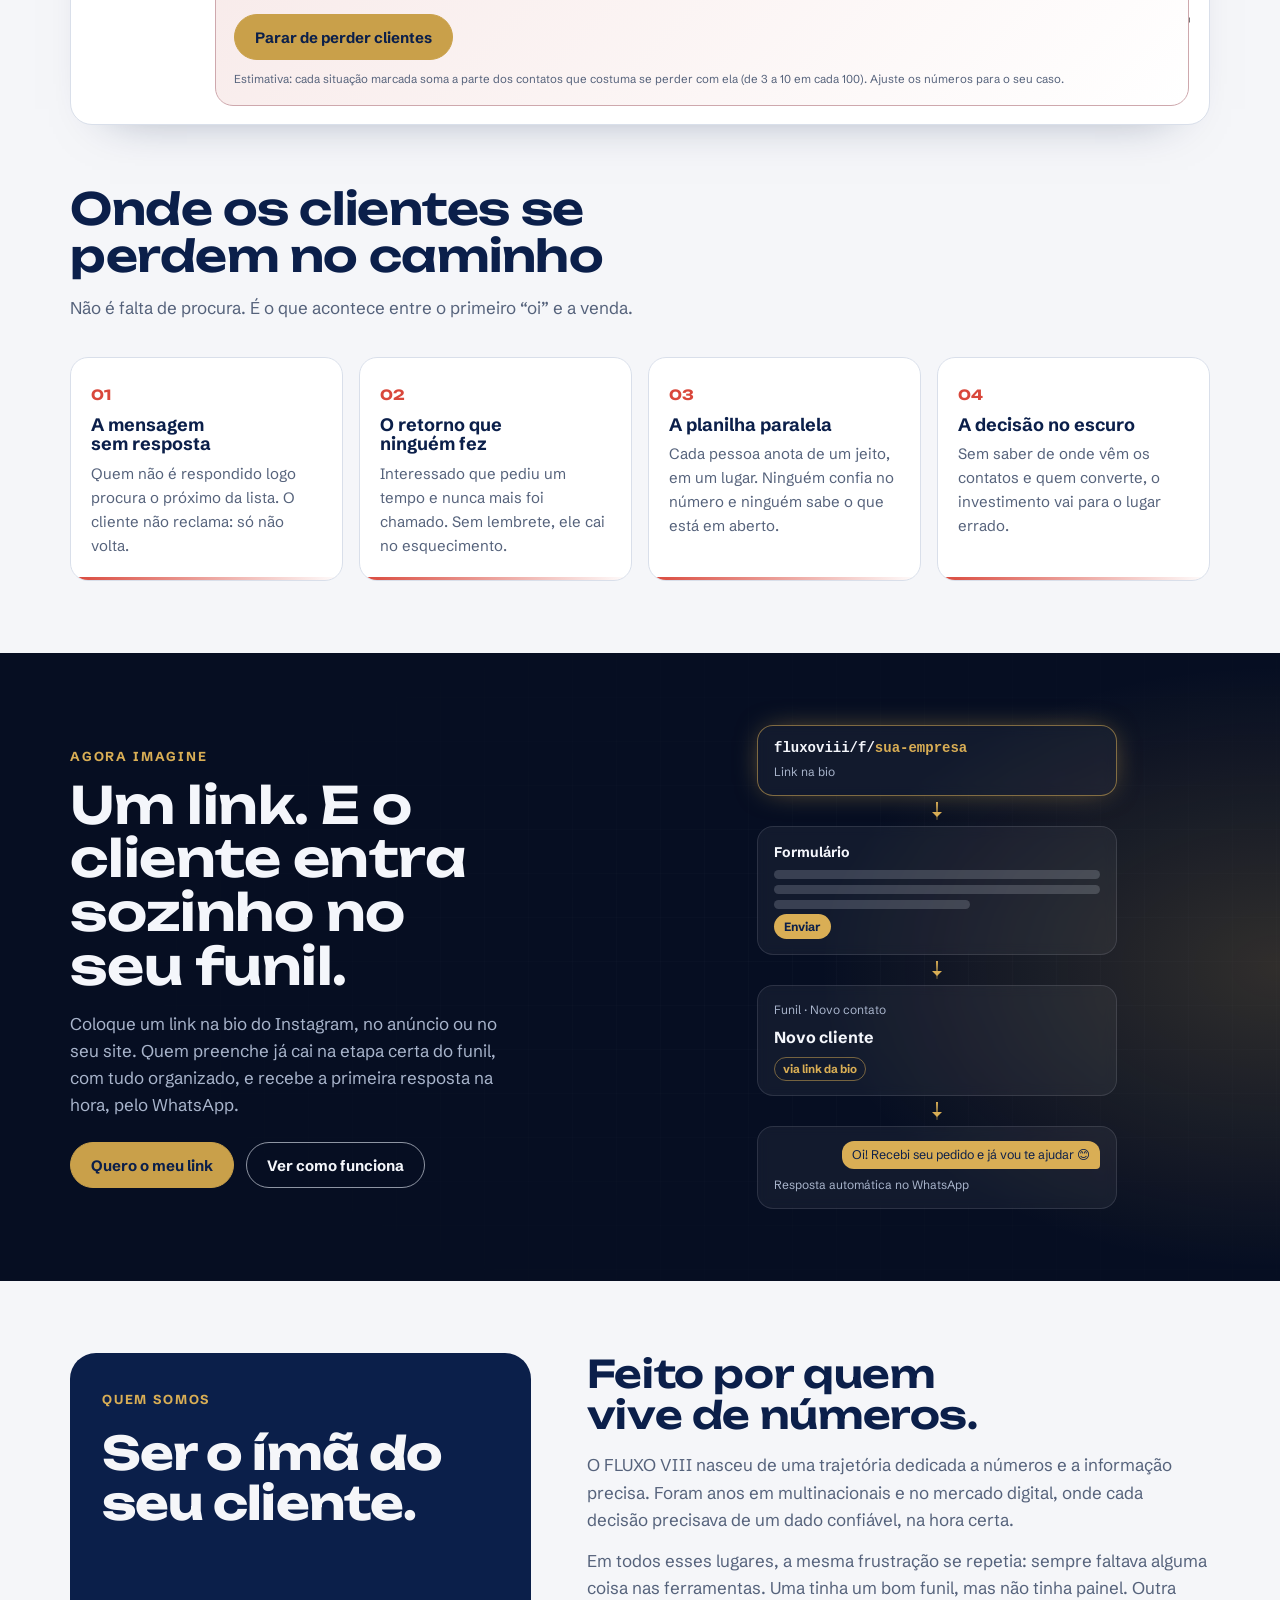
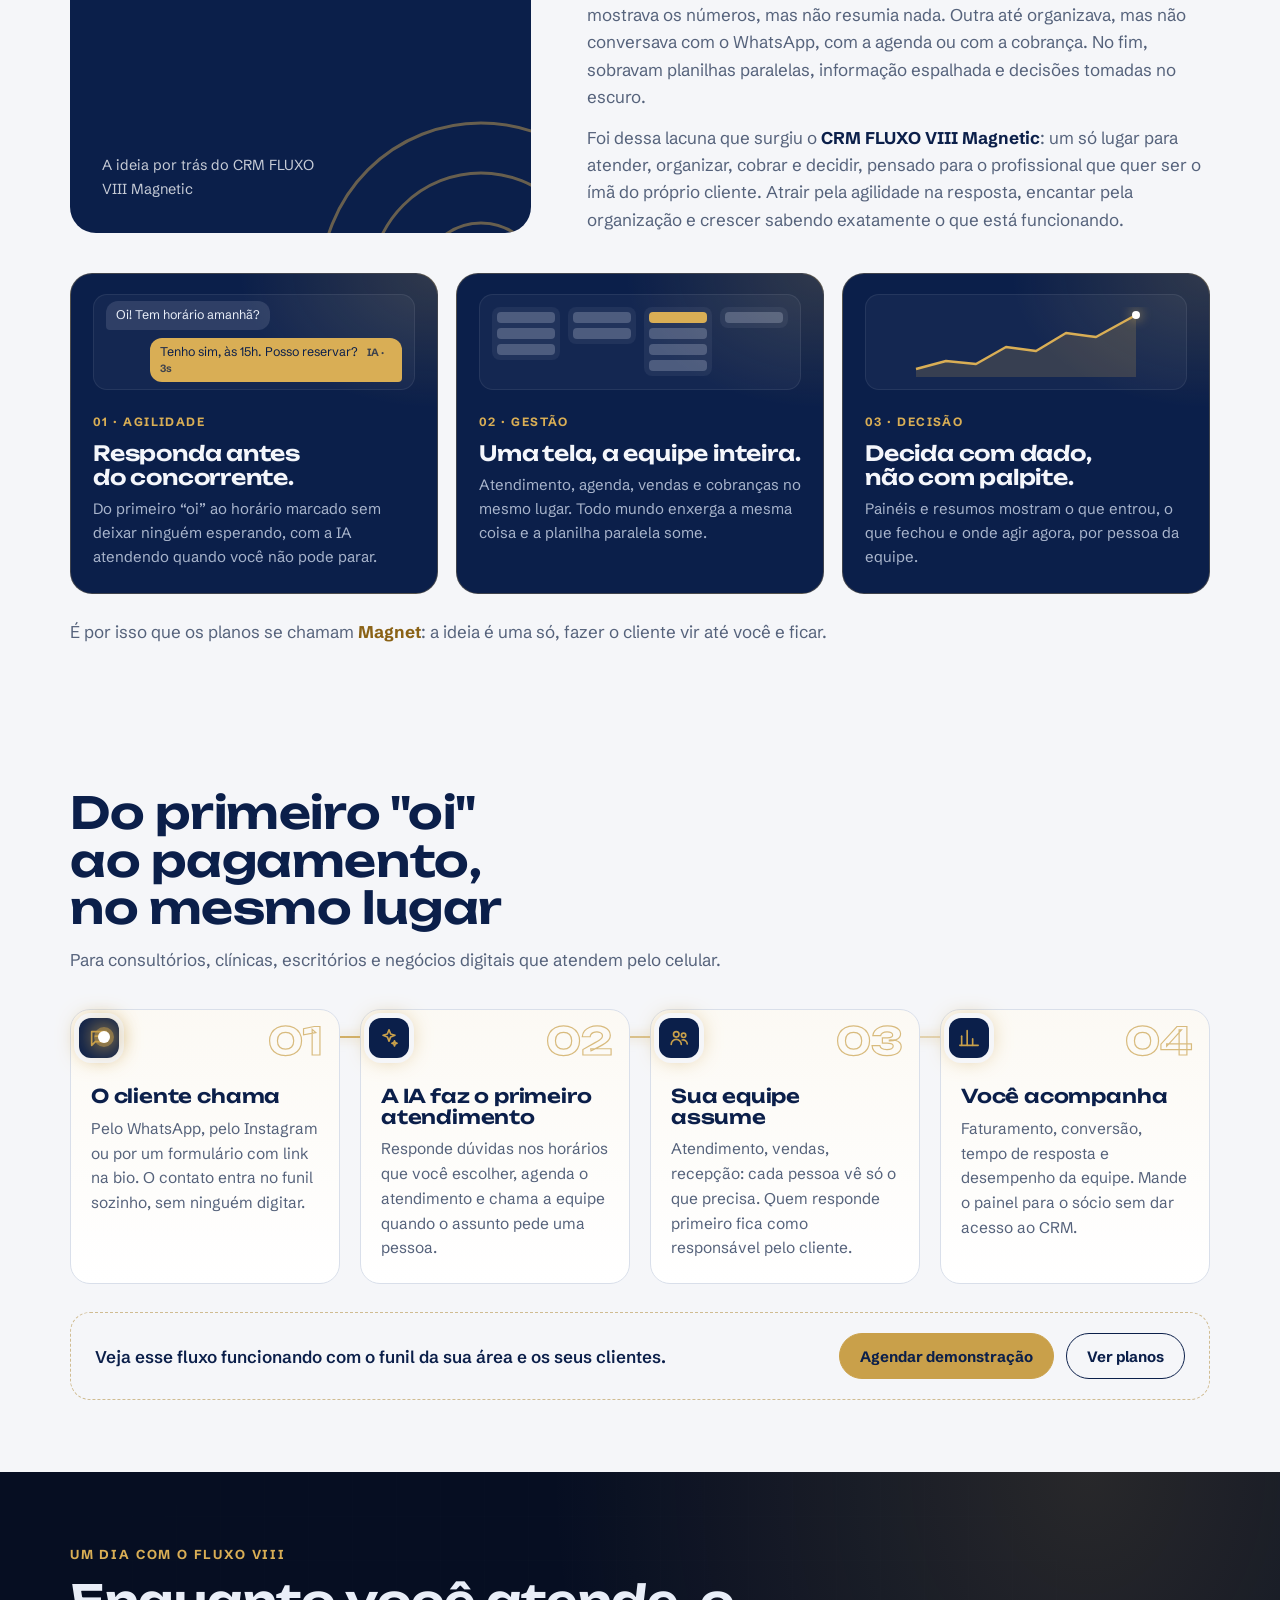
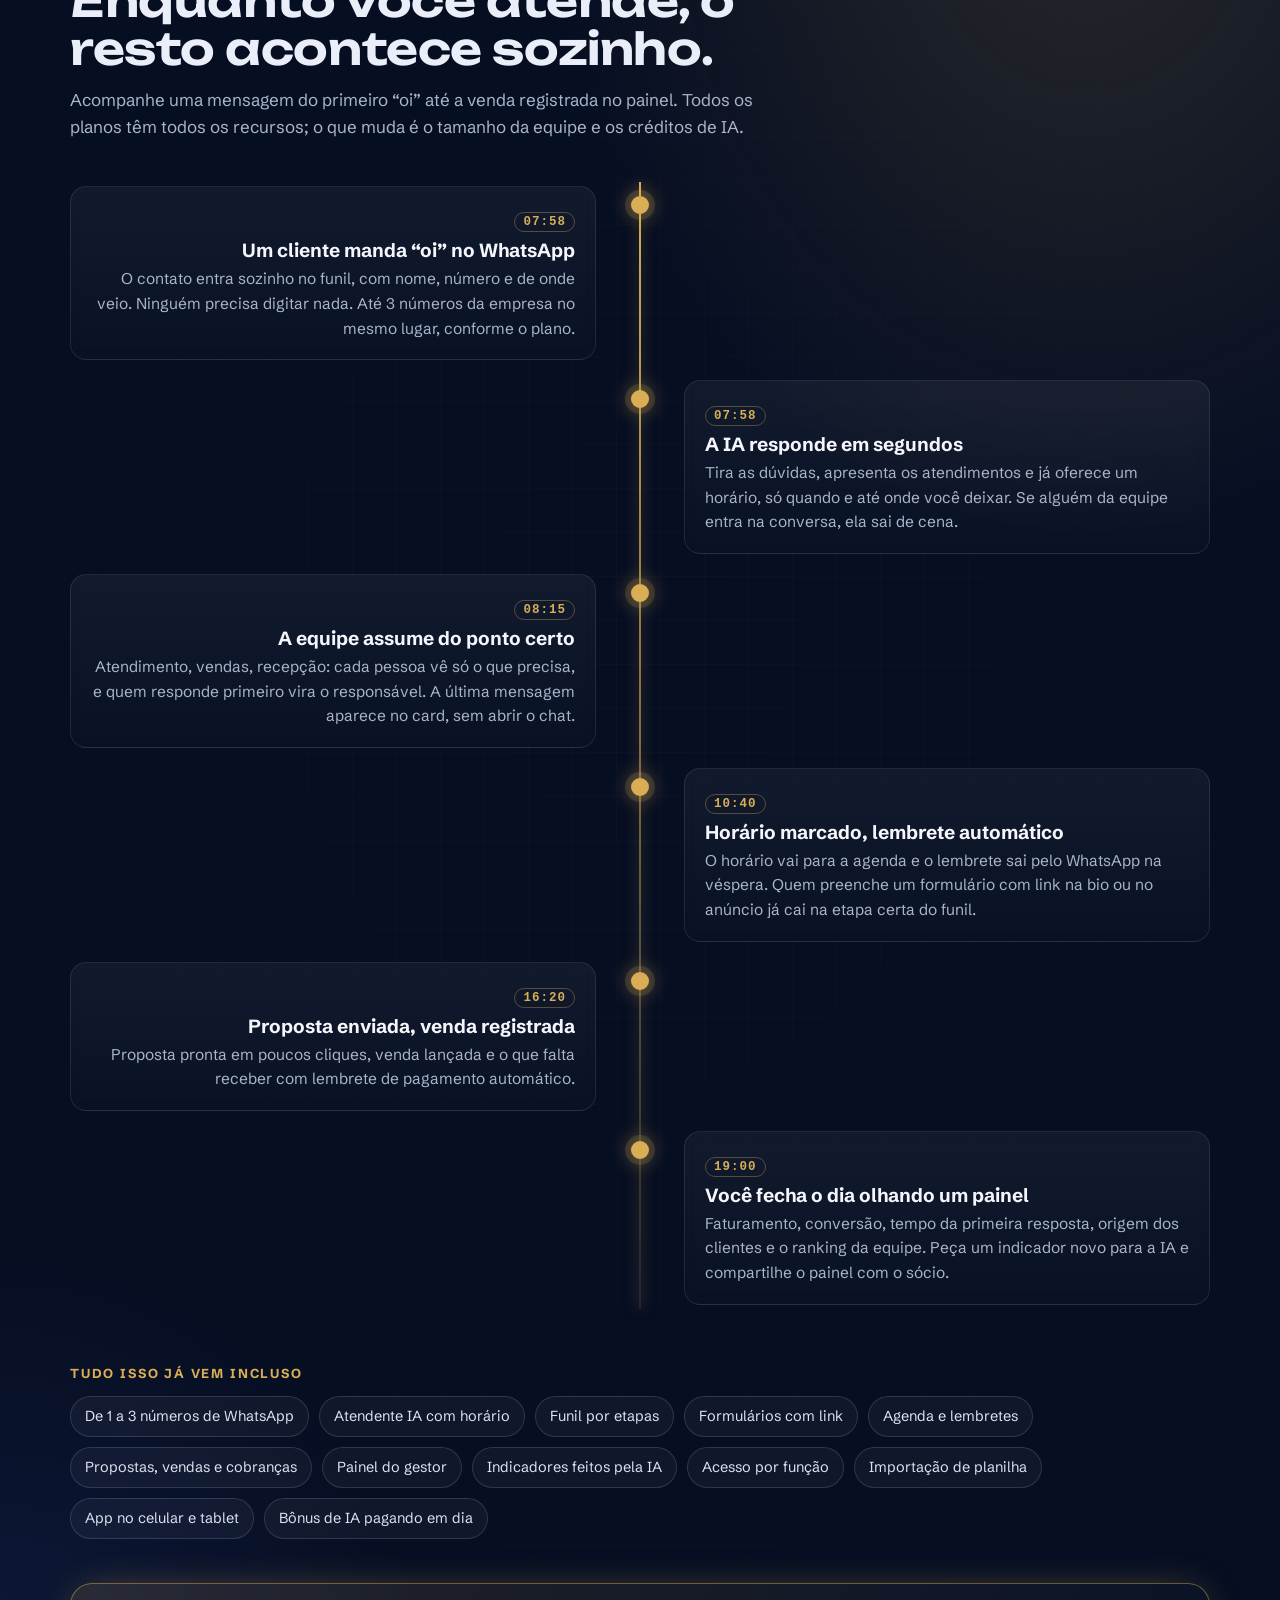
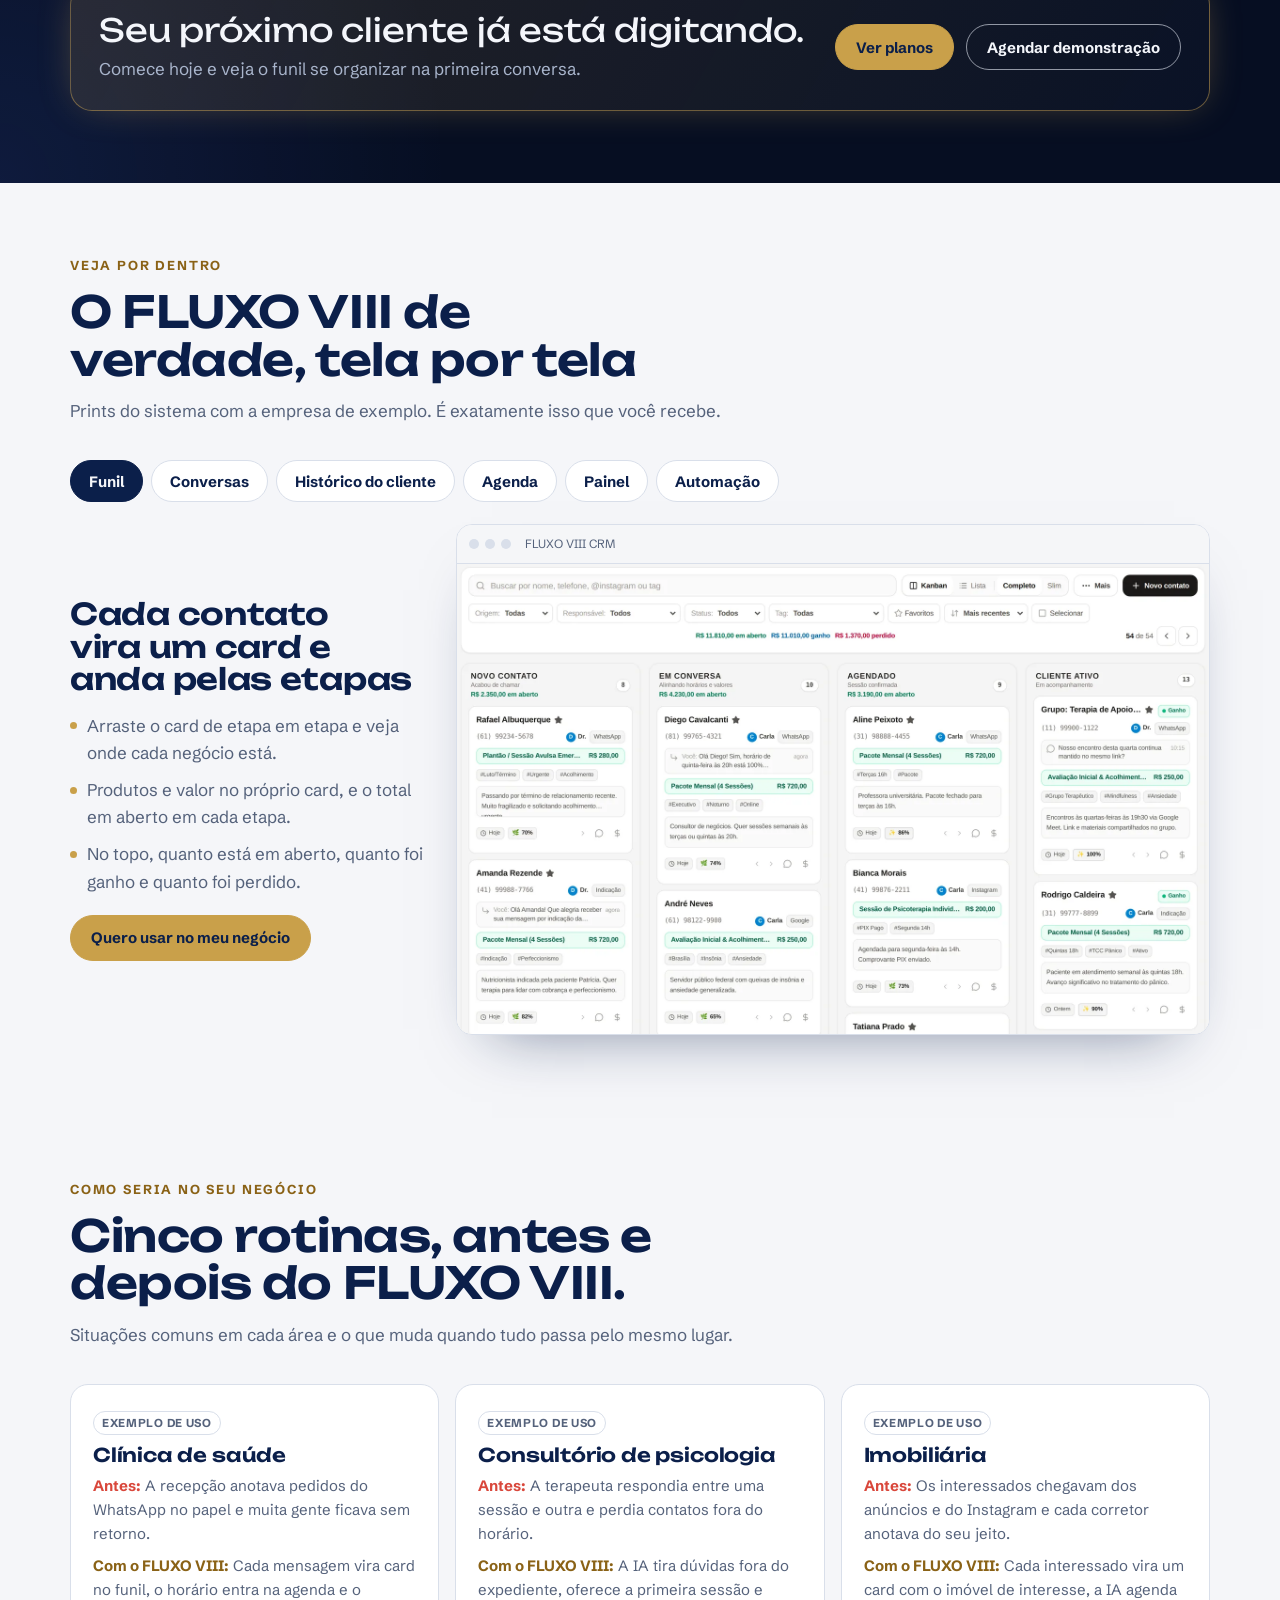
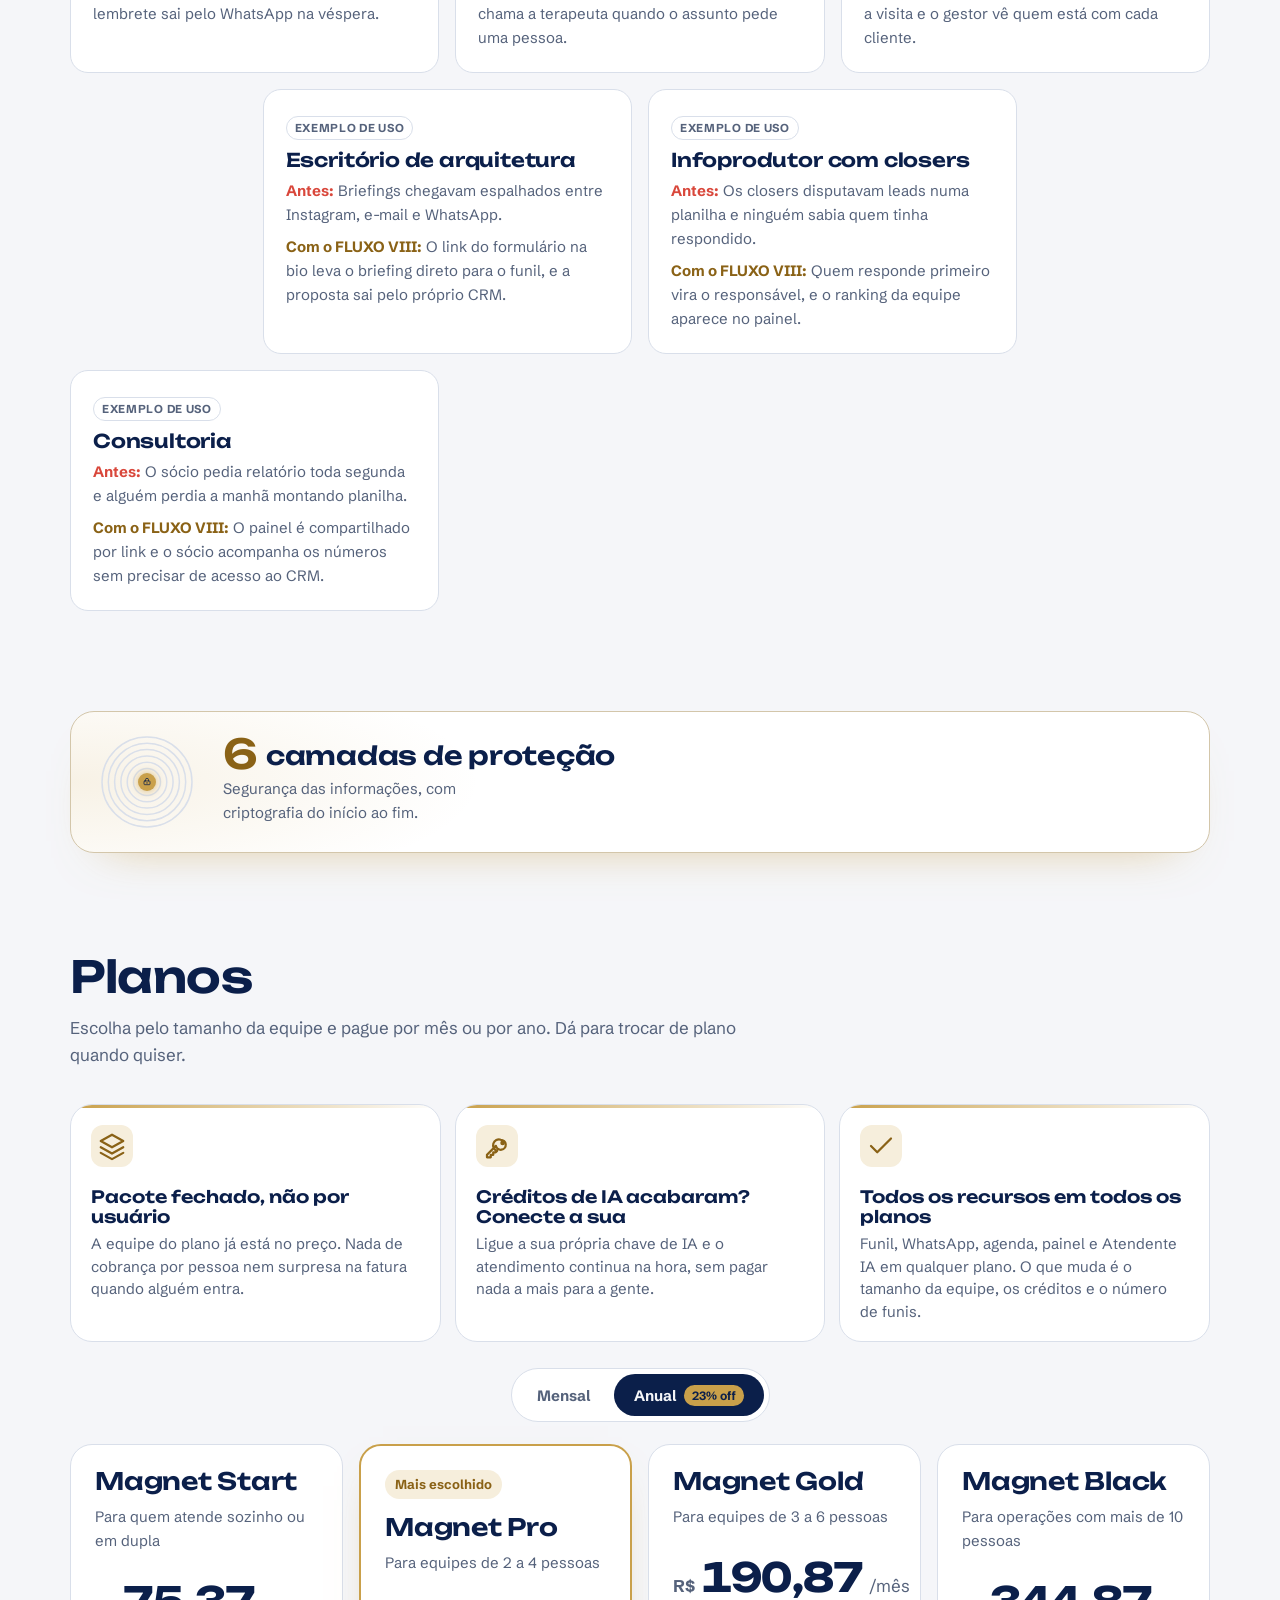
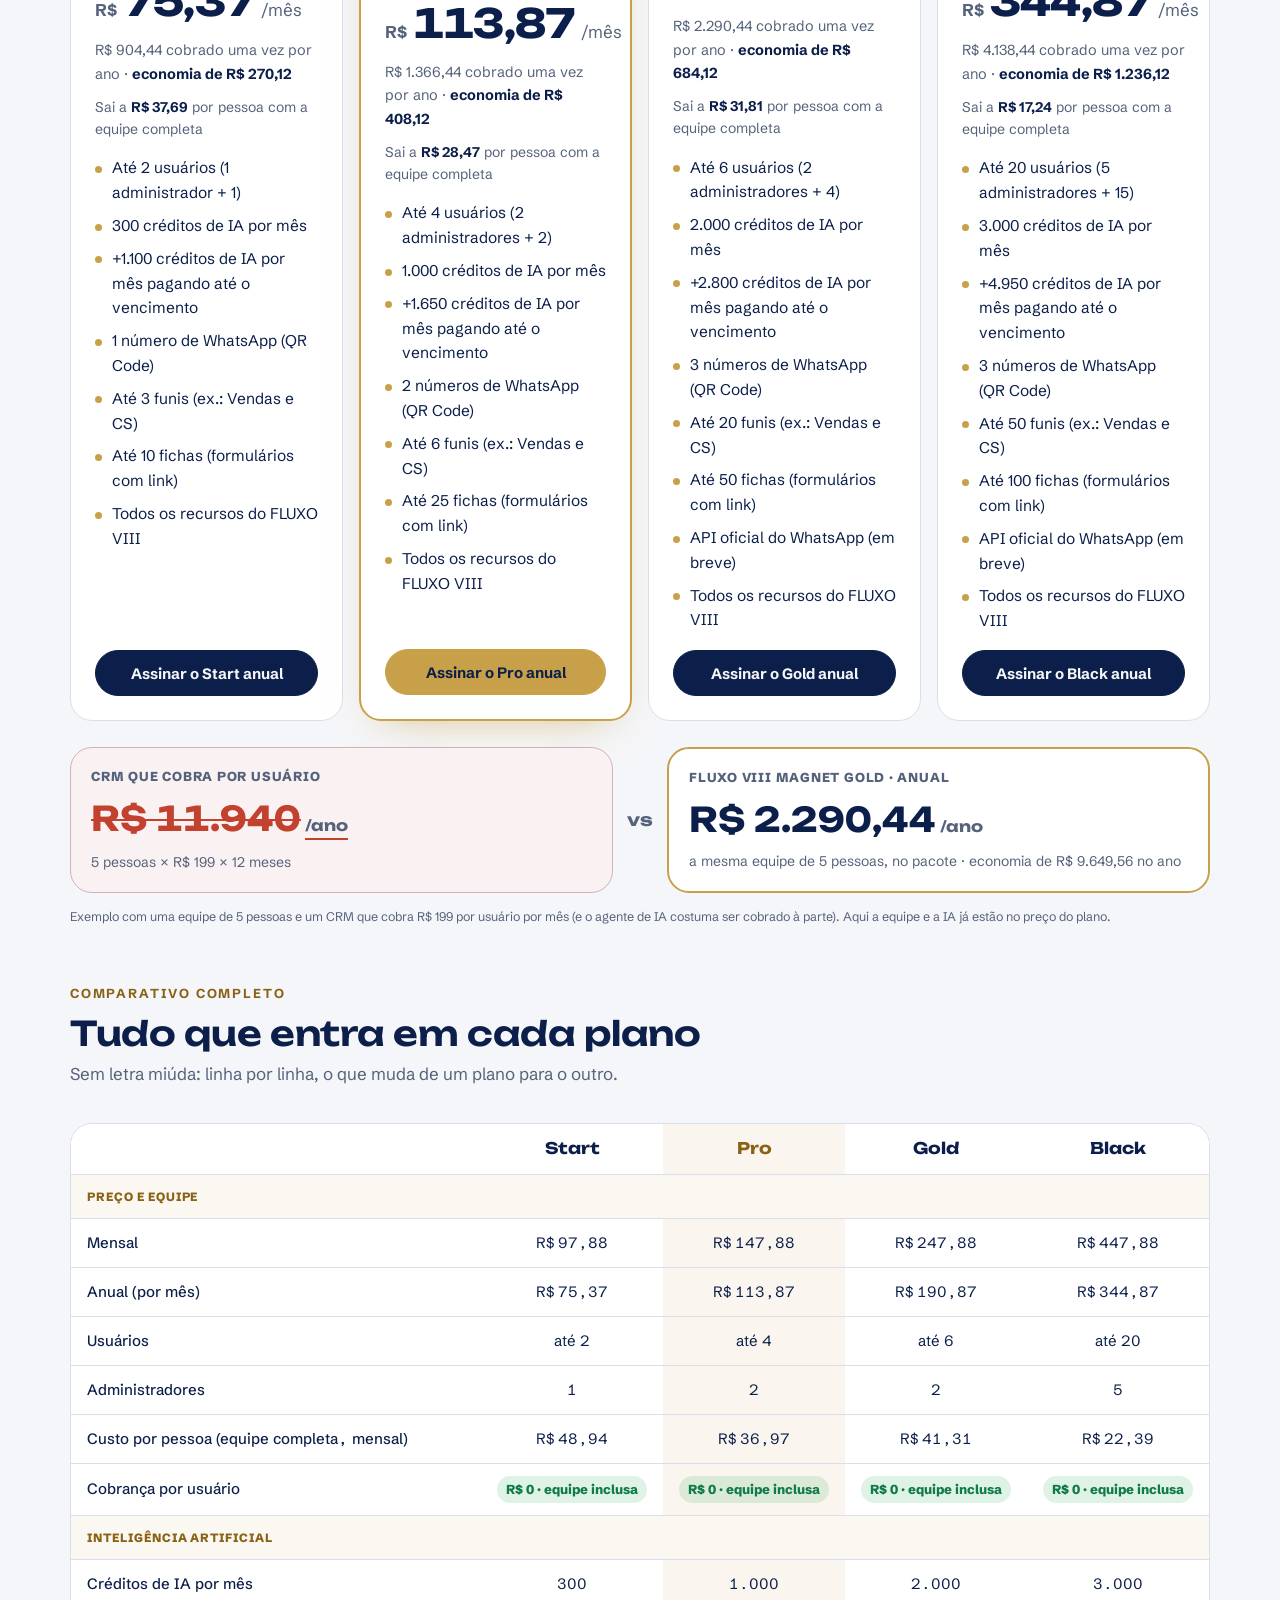
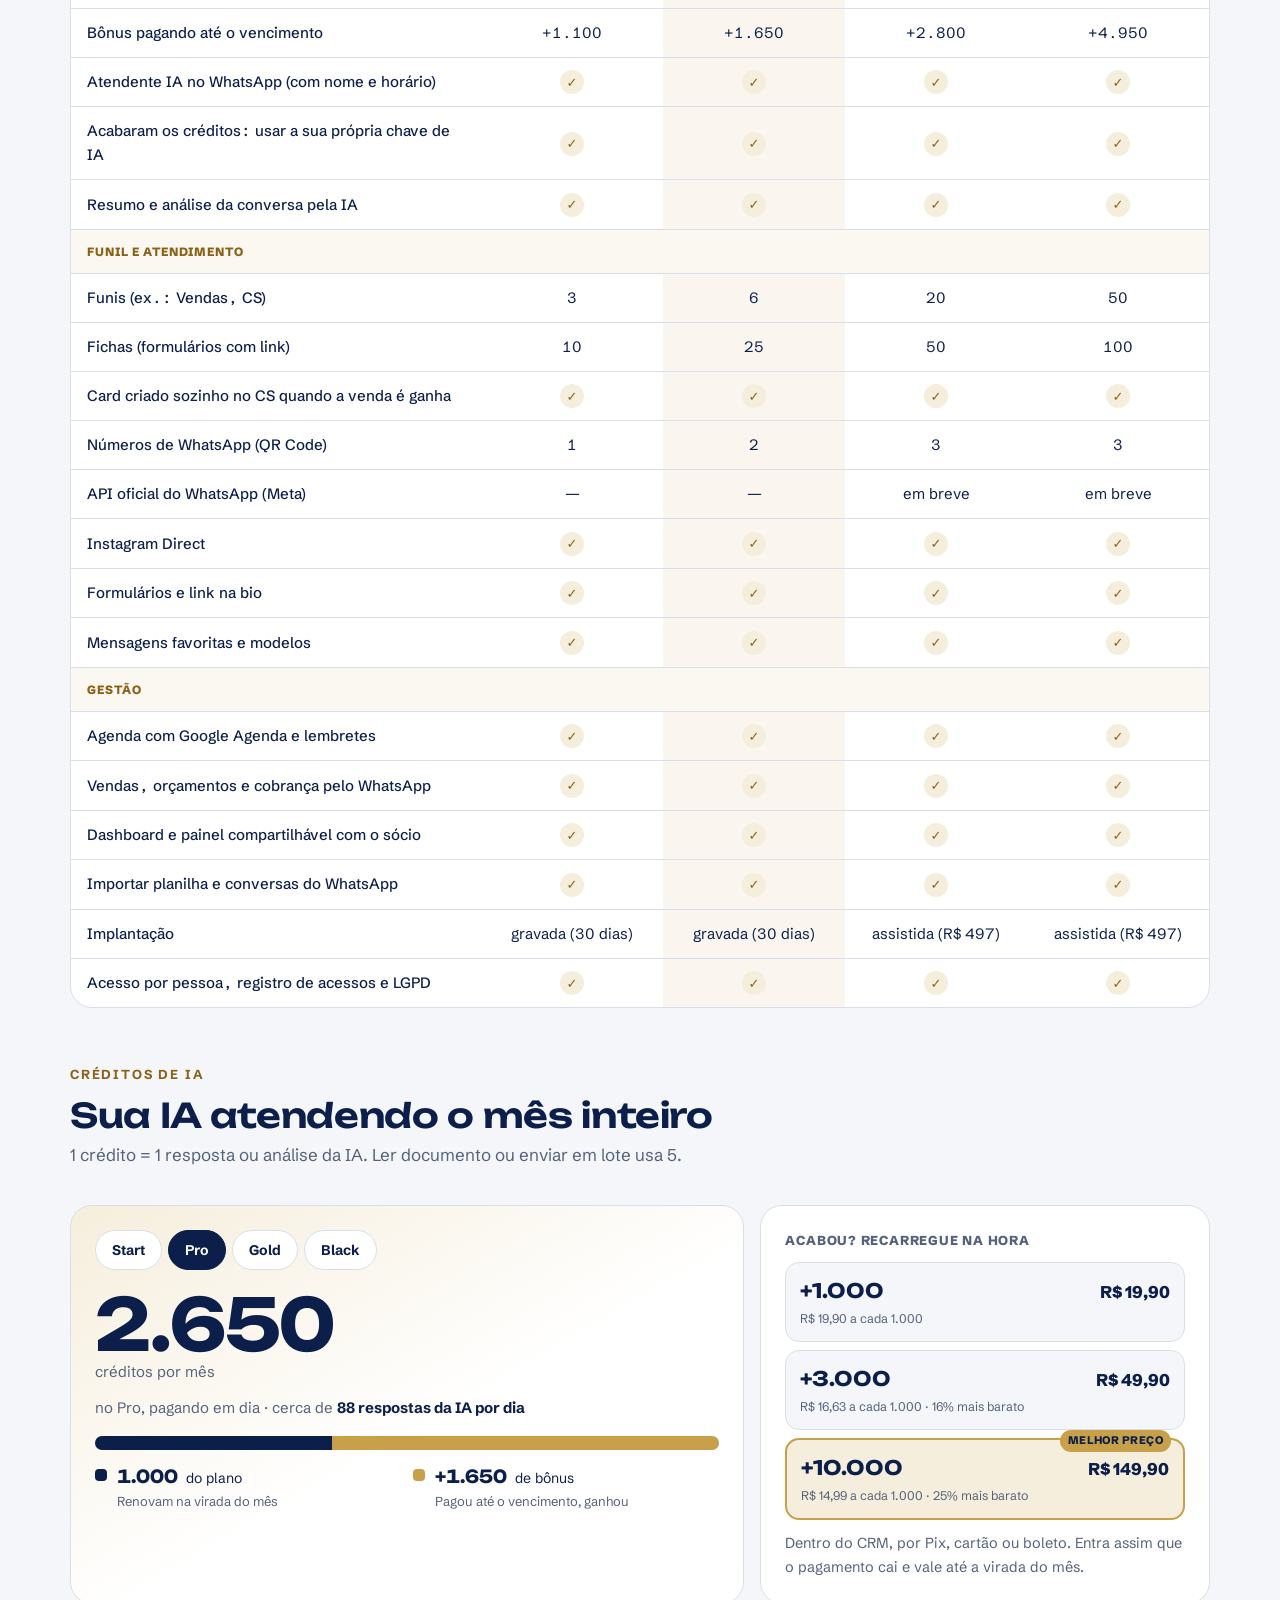
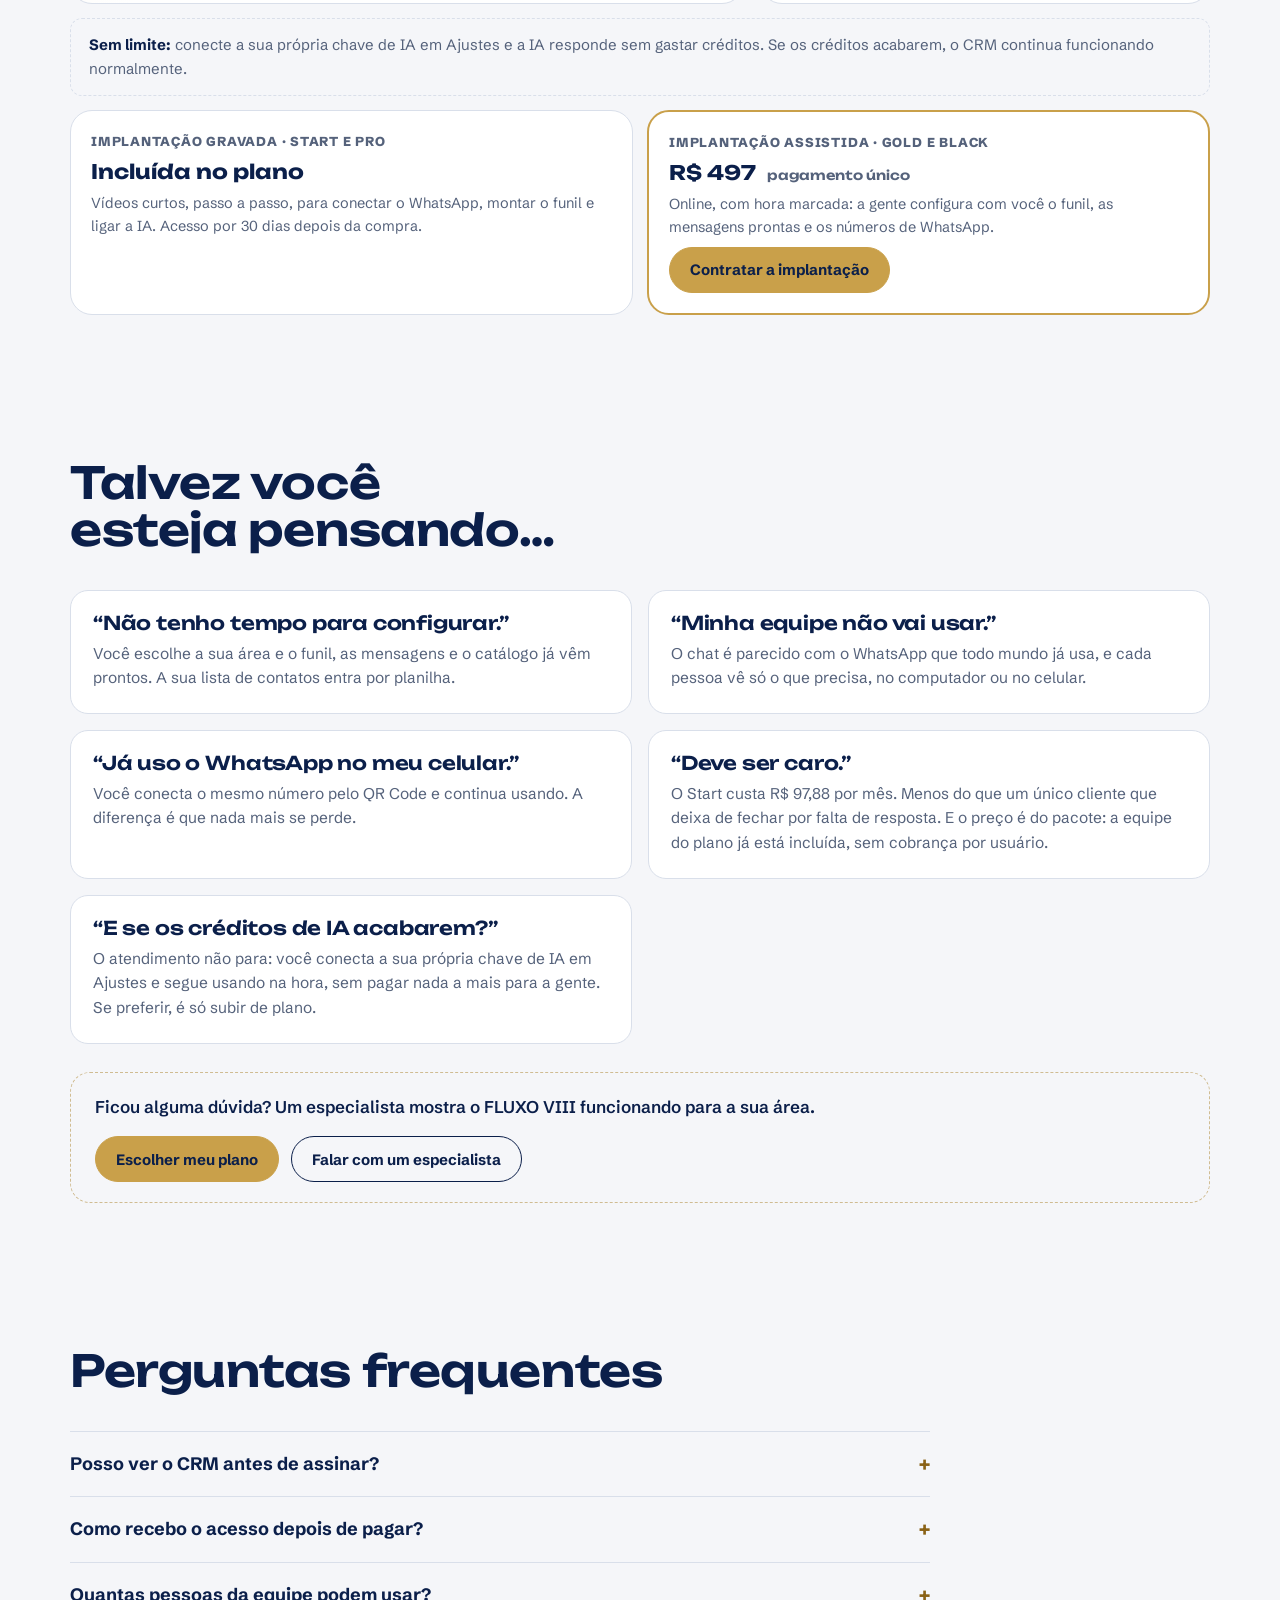
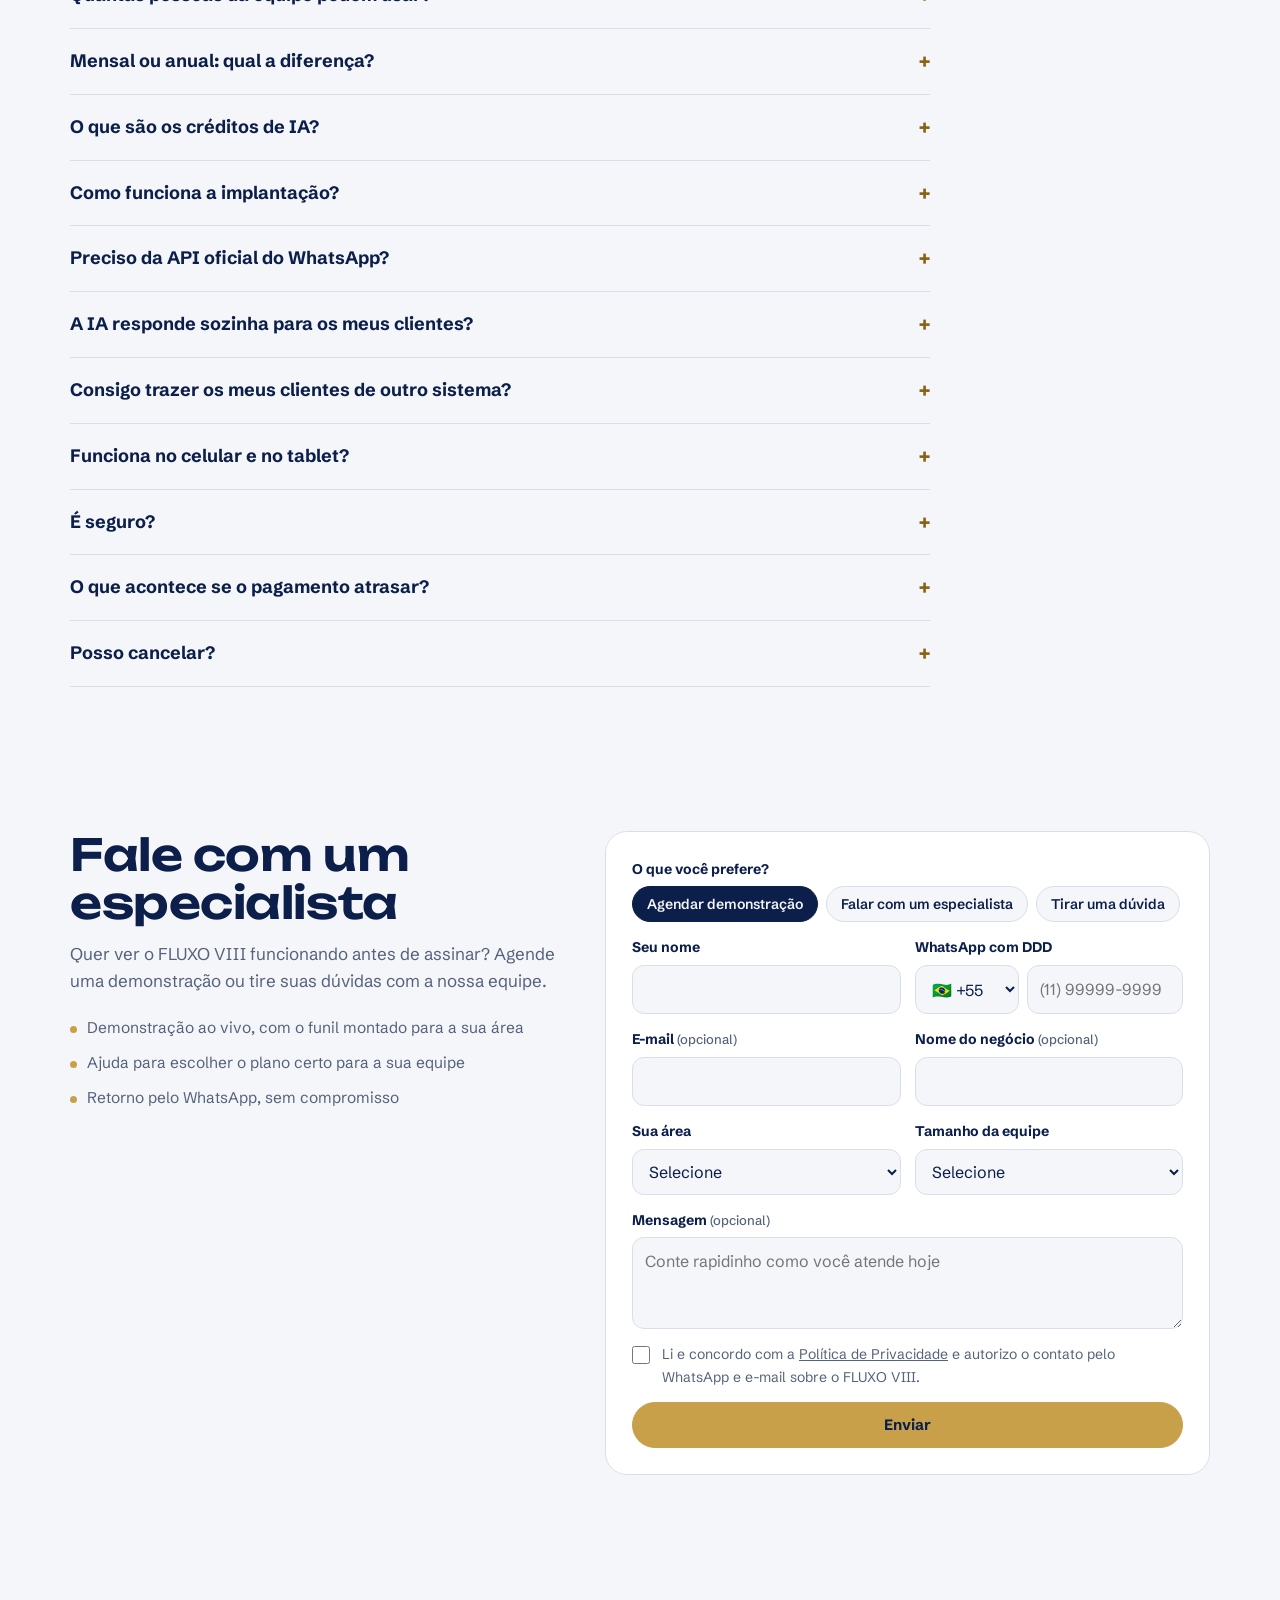
==== commit c12320c3: "Prints novos do CRM (automação explicada) e versão de celular refeita - Veja por dentro: 6 prints no" ====
--- a/index.html
+++ b/index.html
@@ -16,7 +16,7 @@
 <link rel="preconnect" href="https://fonts.googleapis.com">
 <link rel="preconnect" href="https://fonts.gstatic.com" crossorigin>
 <link rel="stylesheet" href="https://fonts.googleapis.com/css2?family=Unbounded:wght@500;600;700&family=Schibsted+Grotesk:wght@400;500;600;700&display=swap">
-<link rel="stylesheet" href="site.css?v=20261015d">
+<link rel="stylesheet" href="site.css?v=20261016a">
 </head>
 <body>
 
@@ -406,6 +406,6 @@
 </footer>
 
 
-<script src="site.js?v=20261015d" defer></script>
+<script src="site.js?v=20261016a" defer></script>
 </body>
 </html>
--- a/site.css
+++ b/site.css
@@ -595,6 +595,8 @@
 .in-bar{display:flex;align-items:center;gap:6px;padding:9px 12px;border-bottom:1px solid var(--line);background:color-mix(in srgb,var(--ink) 4%,var(--surface))}
 .in-bar i{width:10px;height:10px;border-radius:50%;background:var(--line)}
 .in-bar span{margin-left:8px;font-size:12px;color:var(--muted)}
+.in-media{min-width:0}
+.in-hint{display:none;margin:8px 0 0;font-size:13px;color:var(--muted);text-align:center}
 .in-shot img{display:block;width:100%;height:auto;aspect-ratio:16/10;object-fit:cover;object-position:top left;background:#f5f5f4}
 
 /* Rodapé */
@@ -610,7 +612,7 @@
 
 @media (max-width:900px){
   .in-panel{grid-template-columns:minmax(0,1fr)}
-  .in-shot{order:-1}
+  .in-media{order:-1}
   .cr-grid{grid-template-columns:minmax(0,1fr)}
   .per-user{grid-template-columns:1fr}
   .pu-vs{justify-self:center}
@@ -697,3 +699,152 @@
 @media (max-width:1240px){.nav{gap:14px;font-size:14px}}
 @media (max-width:1120px){.nav a[href$="#perguntas"]{display:none}}
 @media (max-width:1100px){.nav a[href$="#quem-somos"]{display:none}}
+
+/* Créditos de IA: escolha o plano e veja o total do mês */
+.crx{display:grid;grid-template-columns:minmax(0,1.5fr) minmax(0,1fr);gap:16px;margin-top:22px}
+.crx-main,.crx-side{padding:24px;border-radius:var(--r-lg);background:var(--surface);border:1px solid var(--line);display:grid;gap:12px;align-content:start}
+.crx-main{background:linear-gradient(150deg,var(--gold-soft),var(--surface) 55%)}
+.crx-chips{display:flex;flex-wrap:wrap;gap:6px}
+.crx-chip{font:inherit;font-size:14px;font-weight:700;padding:8px 16px;border-radius:999px;border:1px solid var(--line);background:var(--surface);color:var(--ink);cursor:pointer;transition:background .15s,border-color .15s}
+.crx-chip:hover{border-color:var(--gold)}
+.crx-chip.on{background:var(--ink);color:var(--paper);border-color:var(--ink)}
+.crx-total{font-size:15px;color:var(--muted);margin-top:6px}
+.crx-total b{display:block;font-family:var(--display);font-size:clamp(44px,7vw,72px);line-height:1;color:var(--ink);font-variant-numeric:tabular-nums;letter-spacing:-.02em}
+.crx-sub{font-size:15px;color:var(--muted)}
+.crx-sub b{color:var(--ink)}
+.crx-bar{display:flex;height:14px;border-radius:999px;overflow:hidden;background:var(--line);margin-top:4px}
+.crx-b1{background:var(--ink)}
+.crx-b2{background:var(--gold)}
+.crx-b1,.crx-b2{transition:width .35s ease}
+.crx-legend{display:grid;grid-template-columns:1fr 1fr;gap:12px}
+.crx-legend>span{display:flex;gap:10px;align-items:flex-start;font-size:14px}
+.crx-legend>span>span{display:block}
+.crx-legend b{font-family:var(--display);font-size:18px;font-variant-numeric:tabular-nums;margin-right:4px}
+.crx-legend small{display:block;color:var(--muted);font-size:13px}
+.crx-legend i{flex:none;width:12px;height:12px;border-radius:4px;margin-top:7px}
+.crx-d1{background:var(--ink)}
+.crx-d2{background:var(--gold)}
+.crx-packs{list-style:none;margin:0;padding:0;display:grid;gap:8px}
+.crx-pack{position:relative;display:grid;grid-template-columns:1fr auto;align-items:baseline;gap:2px 10px;padding:12px 14px;border-radius:14px;border:1px solid var(--line);background:var(--paper)}
+.crx-pack b{font-family:var(--display);font-size:20px}
+.crx-price{font-weight:800;font-size:17px}
+.crx-pack small{grid-column:1/-1;color:var(--muted);font-size:12.5px}
+.crx-pack.best{border:2px solid var(--gold);background:var(--gold-soft)}
+.crx-badge{position:absolute;top:-10px;right:12px;font-size:11px;font-weight:800;letter-spacing:.04em;text-transform:uppercase;padding:2px 8px;border-radius:999px;background:var(--gold);color:#0B1F4A}
+.crx-own{margin-top:14px;padding:14px 18px;border-radius:var(--r-sm);border:1px dashed var(--line);color:var(--muted);font-size:15px}
+.crx-own b{color:var(--ink)}
+@media (max-width:860px){.crx{grid-template-columns:minmax(0,1fr)}}
+@media (max-width:420px){.crx-legend{grid-template-columns:1fr}.crx-main,.crx-side{padding:18px}}
+
+/* ===== Celular ===== */
+/* Botão do menu (aparece quando a navegação do topo some) */
+.menu-btn{display:none;flex:none;width:44px;height:44px;border-radius:12px;border:1.5px solid var(--line);background:var(--surface);color:var(--ink);cursor:pointer;padding:0;flex-direction:column;align-items:center;justify-content:center;gap:5px}
+.menu-btn span{display:block;width:18px;height:2px;border-radius:2px;background:currentColor;transition:transform .2s ease,opacity .2s ease}
+.menu-btn[aria-expanded="true"] span:nth-child(1){transform:translateY(7px) rotate(45deg)}
+.menu-btn[aria-expanded="true"] span:nth-child(2){opacity:0}
+.menu-btn[aria-expanded="true"] span:nth-child(3){transform:translateY(-7px) rotate(-45deg)}
+.m-menu{position:absolute;left:0;right:0;top:100%;max-height:calc(100dvh - 64px);overflow-y:auto;overscroll-behavior:contain;padding:12px 20px 24px;background:var(--paper);border-bottom:1px solid var(--line);box-shadow:0 30px 40px -30px rgba(11,31,74,.45)}
+.m-menu[hidden]{display:none}
+.m-links{display:grid}
+.m-links a{display:flex;align-items:center;justify-content:space-between;min-height:52px;padding:0 4px;border-bottom:1px solid var(--line);font-weight:700;font-size:17px;text-decoration:none;color:var(--ink)}
+.m-links a::after{content:"›";font-family:var(--display);color:var(--gold-ink);font-size:20px}
+.m-k{margin:18px 0 10px;font-size:12px;font-weight:800;letter-spacing:.12em;text-transform:uppercase;color:var(--gold-ink)}
+.m-niches{display:flex;flex-wrap:wrap;gap:8px}
+.m-niches a{padding:9px 14px;border-radius:999px;border:1px solid var(--line);background:var(--surface);font-size:14.5px;font-weight:600;text-decoration:none;color:var(--ink)}
+.m-actions{display:grid;grid-template-columns:1fr;gap:10px;margin-top:20px}
+.m-actions .btn{min-height:50px;padding:0 12px;text-align:center}
+@media (max-width:980px){.menu-btn{display:inline-flex}.top .wrap{gap:10px}}
+@media (max-width:600px){.top-actions [data-login]{display:none}}
+@media (max-width:380px){.top .btn{font-size:13px;padding:0 12px}.brand img{height:26px}}
+
+/* Comparativo recolhido */
+.cmp-toggle{display:none}
+.car-dots{display:none}
+.m-cta{display:none}
+
+@media (max-width:720px){
+  body{font-size:16px}
+  section{padding-block:52px}
+  .head{margin-bottom:24px}
+  .head p{margin-top:10px}
+  .wrap{padding-inline:16px}
+
+  /* Herói: título primeiro, áreas e destaques em rolagem lateral */
+  .hero{padding-block:24px 8px}
+  .hero .wrap{gap:4px}
+  .hero .wrap > div:first-child{display:flex;flex-direction:column}
+  .hero h1{order:1;font-size:clamp(34px,10.4vw,44px);line-height:1.04}
+  .hero .lead{order:2;margin-top:14px;font-size:16.5px;line-height:1.5}
+  .hero .ctas{order:3;margin-top:20px;display:grid;grid-template-columns:1fr;gap:10px}
+  .hero .ctas .btn{min-height:50px}
+  .hero .ctas .link{grid-column:1/-1;justify-self:center;margin:2px 0 0}
+  .hero-note{order:4;margin-top:12px}
+  .picker{order:5;margin:20px 0 0}
+  .picker p{margin-bottom:8px;font-size:13px}
+  .facts{order:6;margin-top:14px}
+  .chips,.facts{flex-wrap:nowrap;overflow-x:auto;scroll-snap-type:x proximity;margin-inline:-16px;padding:2px 16px 6px;scrollbar-width:none;-webkit-overflow-scrolling:touch}
+  .chips::-webkit-scrollbar,.facts::-webkit-scrollbar{display:none}
+  .chips button,.facts li{flex:none;white-space:nowrap;scroll-snap-align:start}
+  .field{max-width:290px;margin:4px auto 0}
+  .chip{font-size:11.5px;padding:4px 9px}
+  .toast{padding:6px 10px}
+  .hud{display:none}
+
+  /* Carrosséis horizontais */
+  .leaks,.case-list,.obj-list,.plans,.edge,.flow,.pillars,.testi-list{display:flex;gap:12px;overflow-x:auto;scroll-snap-type:x mandatory;margin-inline:-16px;padding:4px 16px 8px;scroll-padding-inline:16px;scrollbar-width:none;-webkit-overflow-scrolling:touch;overscroll-behavior-x:contain}
+  .leaks::-webkit-scrollbar,.case-list::-webkit-scrollbar,.obj-list::-webkit-scrollbar,.plans::-webkit-scrollbar,.edge::-webkit-scrollbar,.flow::-webkit-scrollbar,.pillars::-webkit-scrollbar,.testi-list::-webkit-scrollbar{display:none}
+  .leaks > *,.case-list > *,.obj-list > *,.plans > *,.edge > *,.flow > *,.pillars > *,.testi-list > *{flex:0 0 84%;max-width:340px;scroll-snap-align:start;grid-column:auto!important}
+  .plans > *{flex-basis:86%}
+  .plans{align-items:stretch}
+  .car-dots{display:flex;justify-content:center;gap:6px;margin-top:6px}
+  .car-dots i{width:7px;height:7px;border-radius:99px;background:var(--line);transition:width .2s ease,background .2s ease}
+  .car-dots i.on{width:20px;background:var(--gold)}
+  .story .car-dots i{background:rgba(233,238,248,.2)}
+  .story .car-dots i.on{background:#D9AE55}
+  .edge{margin:0 -16px 10px}
+  .edge + .car-dots{margin:-2px 0 22px}
+
+  /* Linha do tempo vira carrossel */
+  .flow::before{display:none}
+  .flow .node{opacity:1;transform:none;padding:0}
+  .flow .node .dot{display:none}
+  .flow .node-card{height:100%}
+
+  /* Comparativo: botão para abrir */
+  .compare-wrap,.credits{margin-top:40px}
+  .cmp-toggle{display:flex;width:100%;margin-top:16px}
+  .compare-wrap:not(.open) .compare-scroll{display:none}
+  table.compare{min-width:560px;font-size:14px}
+  .compare th,.compare td{padding:10px 12px}
+  .compare tbody th[scope="row"],.compare thead th:first-child{position:sticky;left:0;z-index:1;background:var(--surface);min-width:150px;max-width:170px;box-shadow:1px 0 0 var(--line)}
+  .compare thead th:first-child{z-index:2}
+
+  /* Outros ajustes */
+  .about-quote{min-height:0;padding:28px 24px}
+  .about-quote .sign{max-width:none}
+  .pillars{margin-top:28px}
+  .story-cta,.how-cta{padding:20px}
+  .story-cta .cta-actions,.how-cta .cta-actions,.hook .cta-actions{display:grid;grid-template-columns:1fr;width:100%}
+  .in-panel{gap:18px}
+  .in-text .btn{width:100%}
+  .in-shot.pan .in-zoom{overflow-x:auto;scrollbar-width:none;-webkit-overflow-scrolling:touch}
+  .in-shot.pan .in-zoom::-webkit-scrollbar{display:none}
+  .in-shot.pan img{width:180%;max-width:none}
+  .in-hint{display:block}
+  .vault{padding:18px;gap:16px}
+  .faq summary{font-size:16.5px}
+  .contact{gap:24px}
+  footer{padding-bottom:40px}
+  html.has-mcta footer{padding-bottom:110px}
+
+  /* Barra fixa de ações */
+  .m-cta{display:grid;grid-template-columns:minmax(0,.8fr) minmax(0,1.2fr);gap:8px;position:fixed;z-index:30;left:0;right:0;bottom:0;padding:10px 12px calc(10px + env(safe-area-inset-bottom));
+    background:color-mix(in srgb,var(--paper) 92%,transparent);backdrop-filter:blur(12px);border-top:1px solid var(--line);box-shadow:0 -12px 30px -20px rgba(11,31,74,.45);
+    transform:translateY(110%);transition:transform .25s ease;visibility:hidden}
+  .m-cta.on{transform:none;visibility:visible}
+  .m-cta .btn{min-height:46px;padding:0 8px;font-size:clamp(13px,3.7vw,14.5px);white-space:nowrap}
+  .incl{gap:8px}
+  .incl li{font-size:13.5px;padding:6px 12px}
+}
+@media (max-width:720px) and (prefers-reduced-motion: reduce){.m-cta,.car-dots i,.menu-btn span{transition:none}}
+html.menu-open{overflow:hidden}
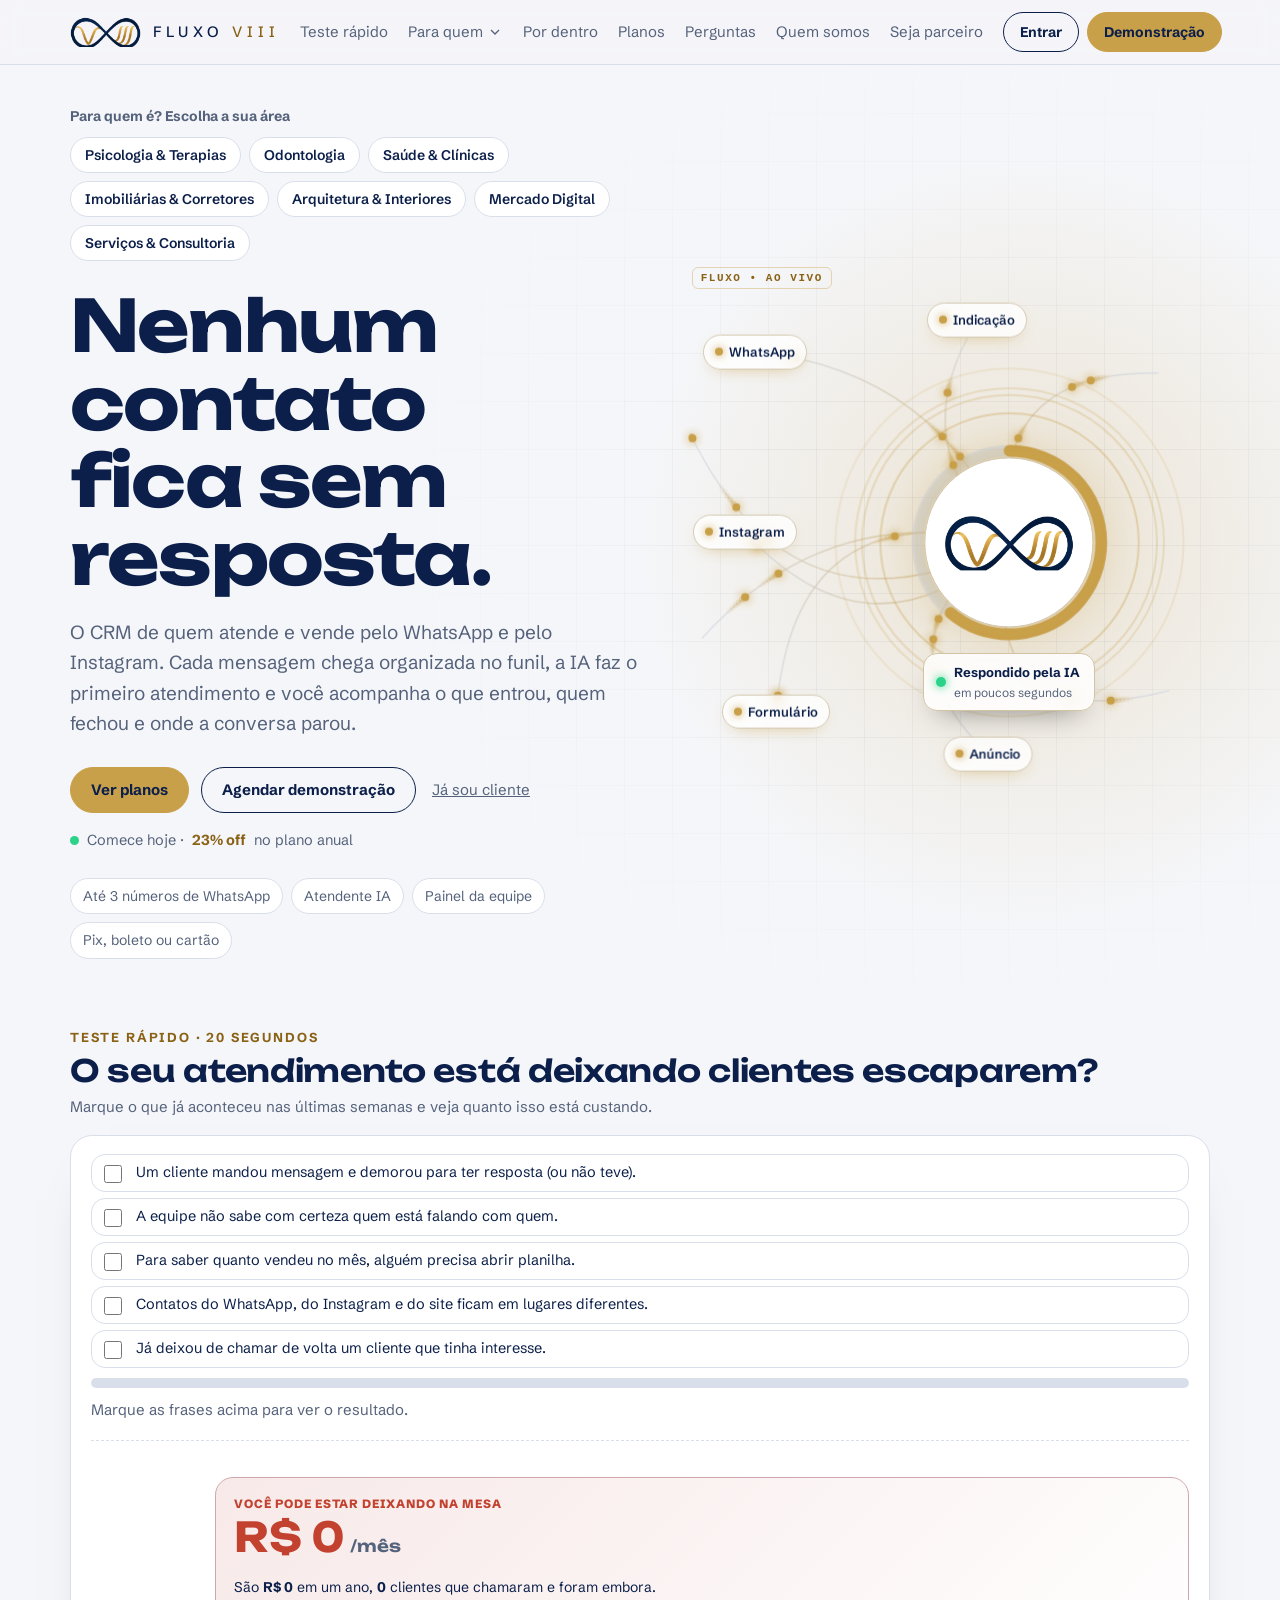
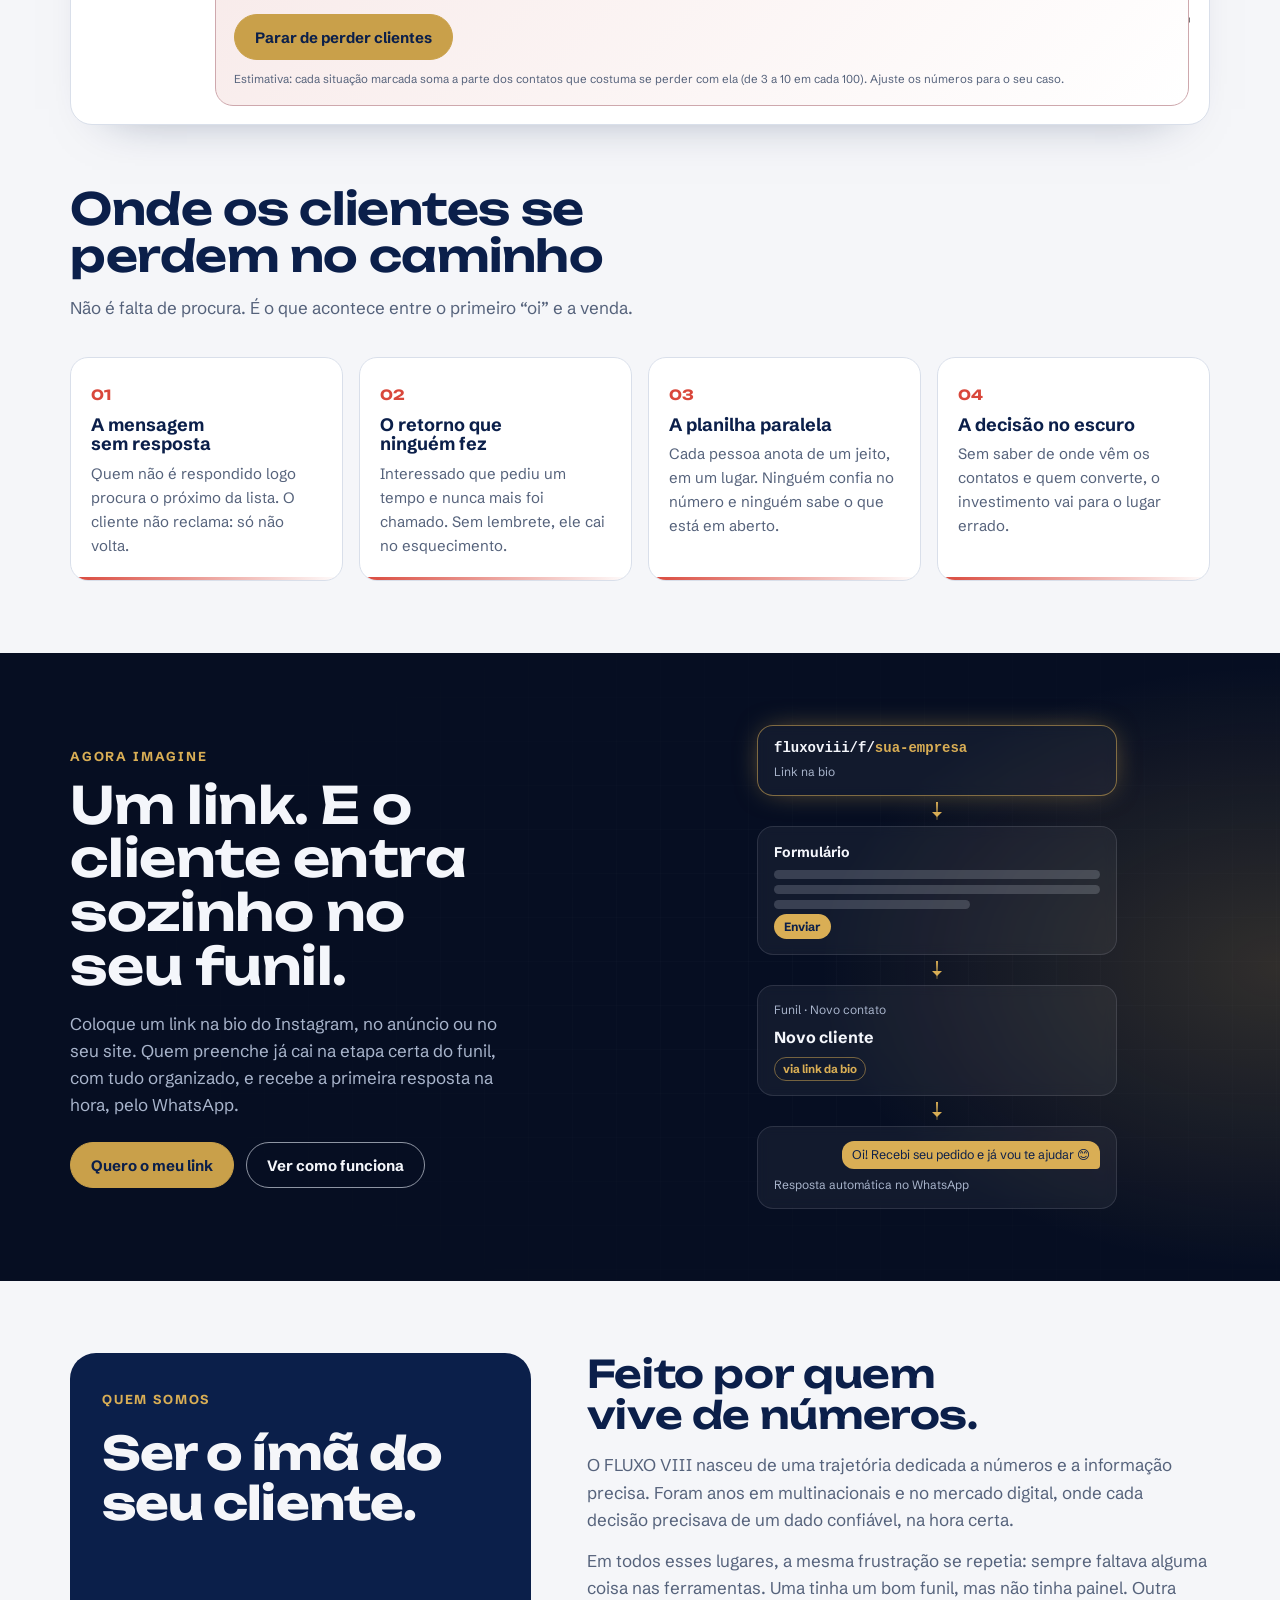
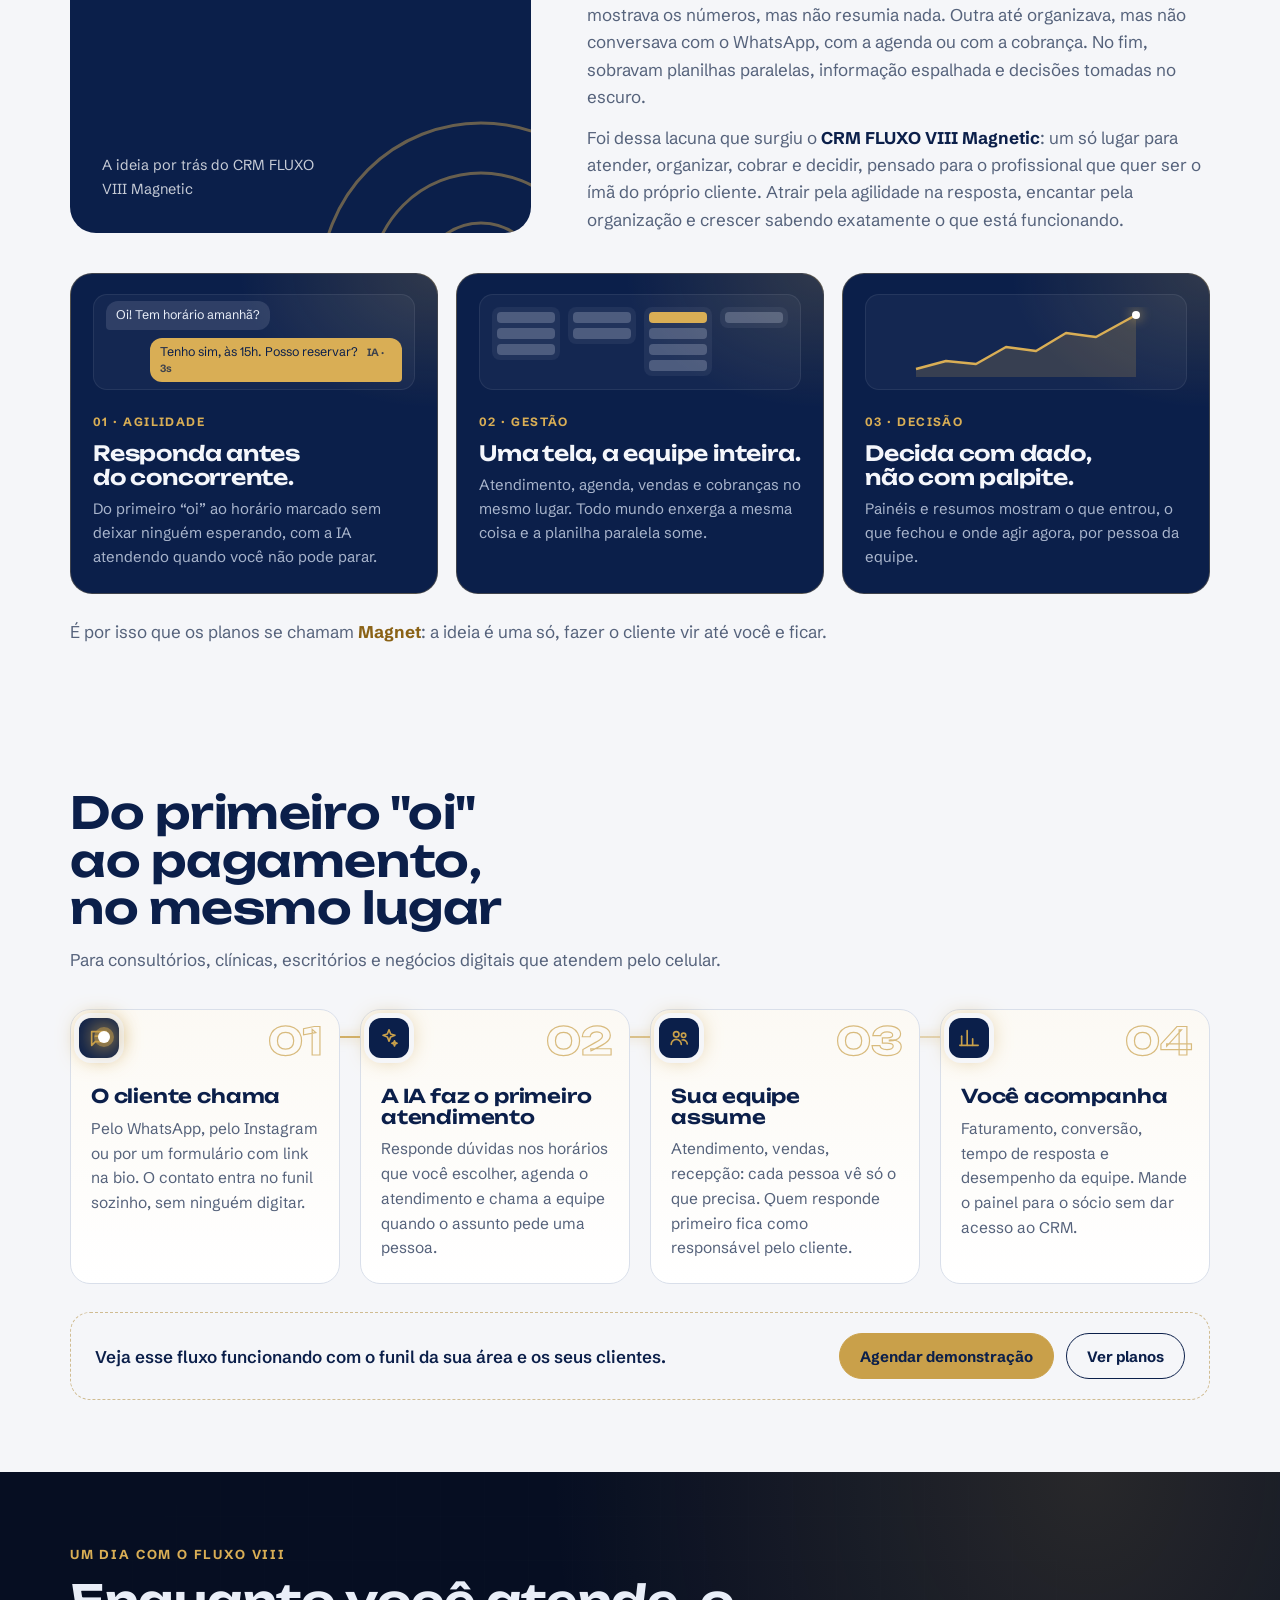
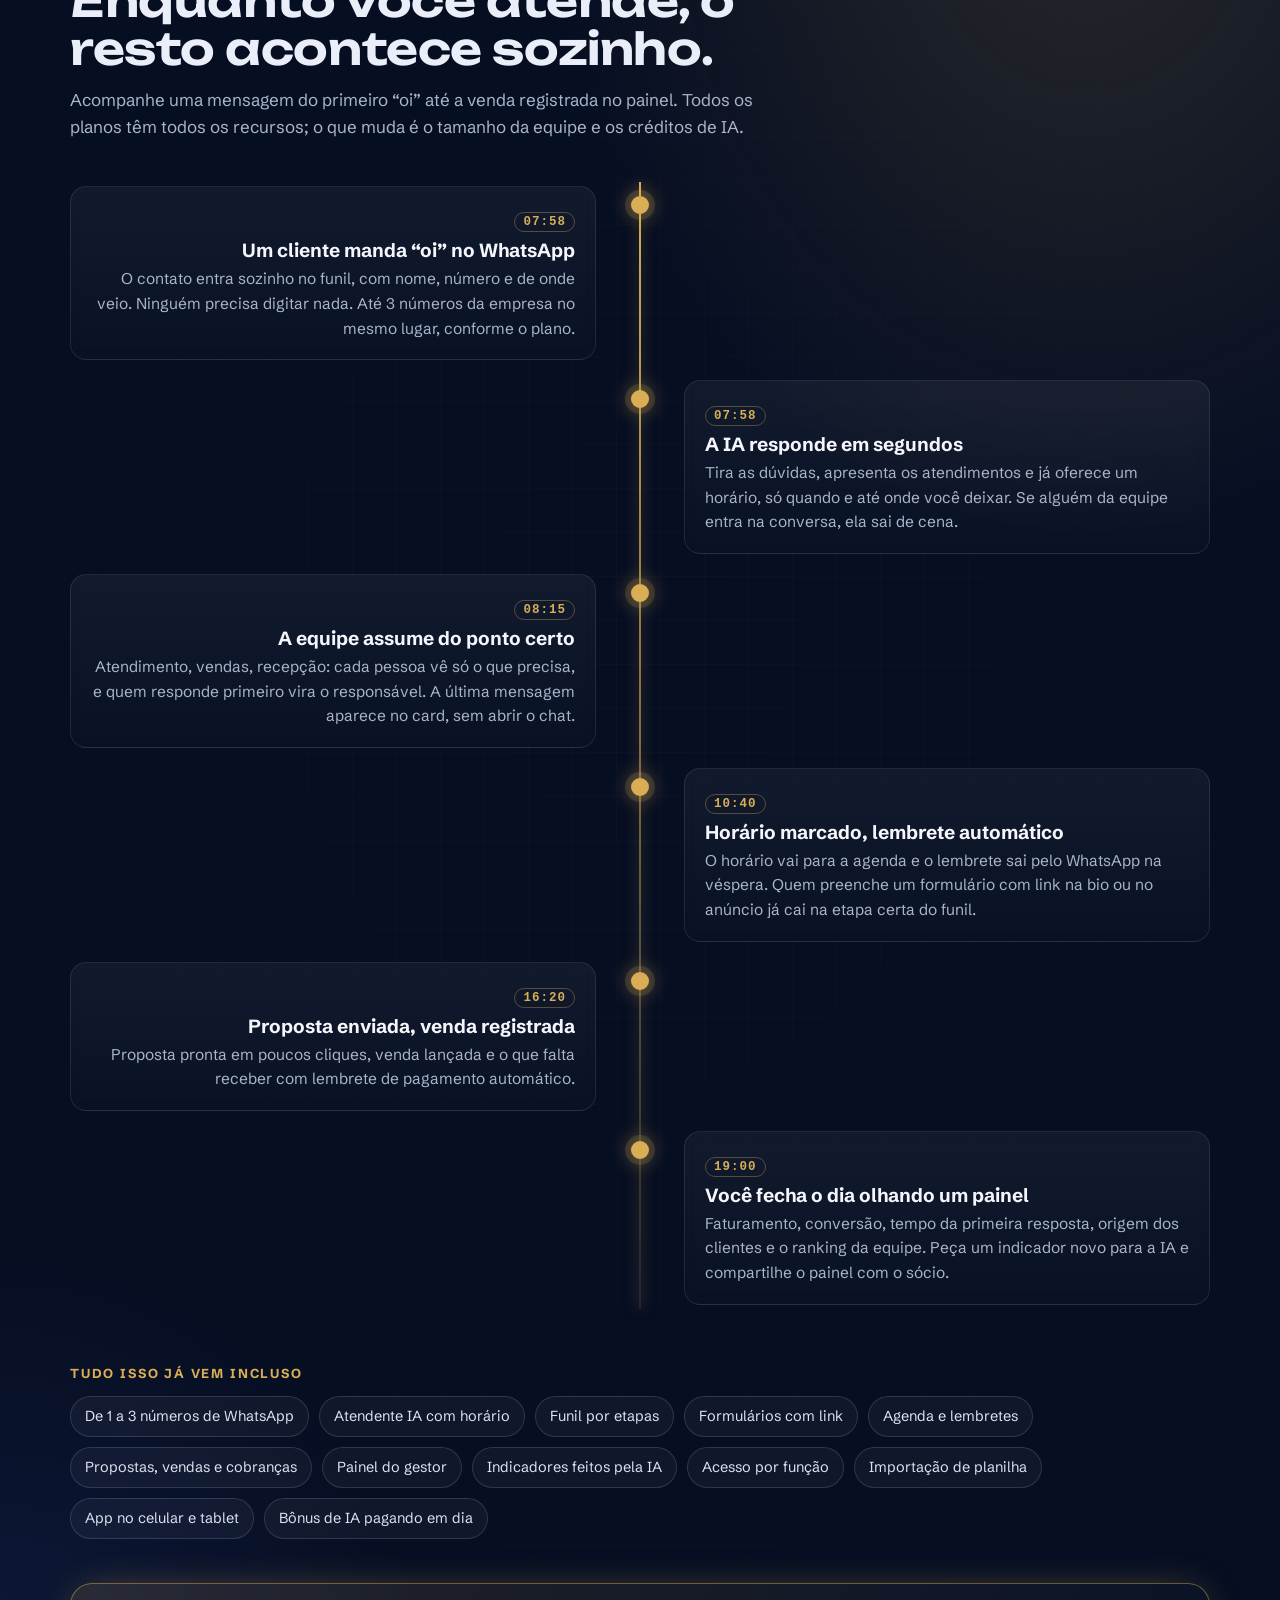
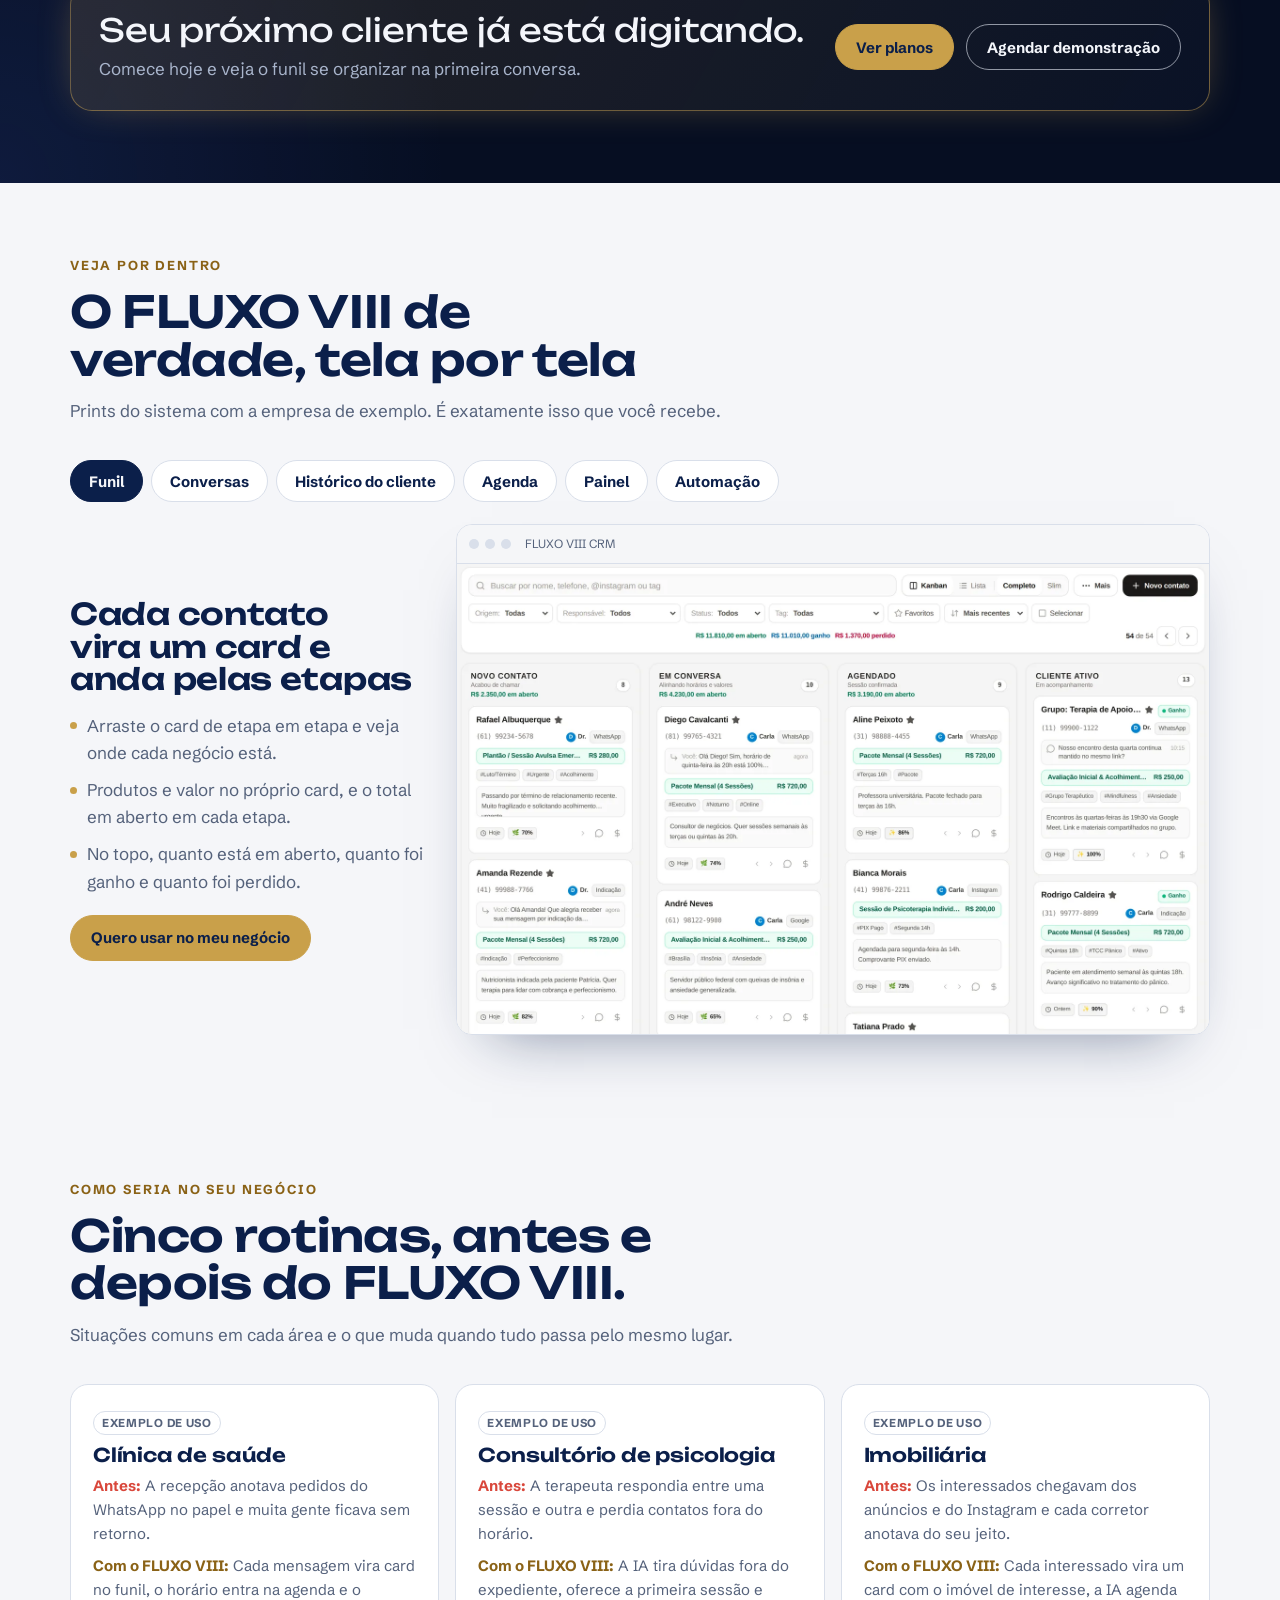
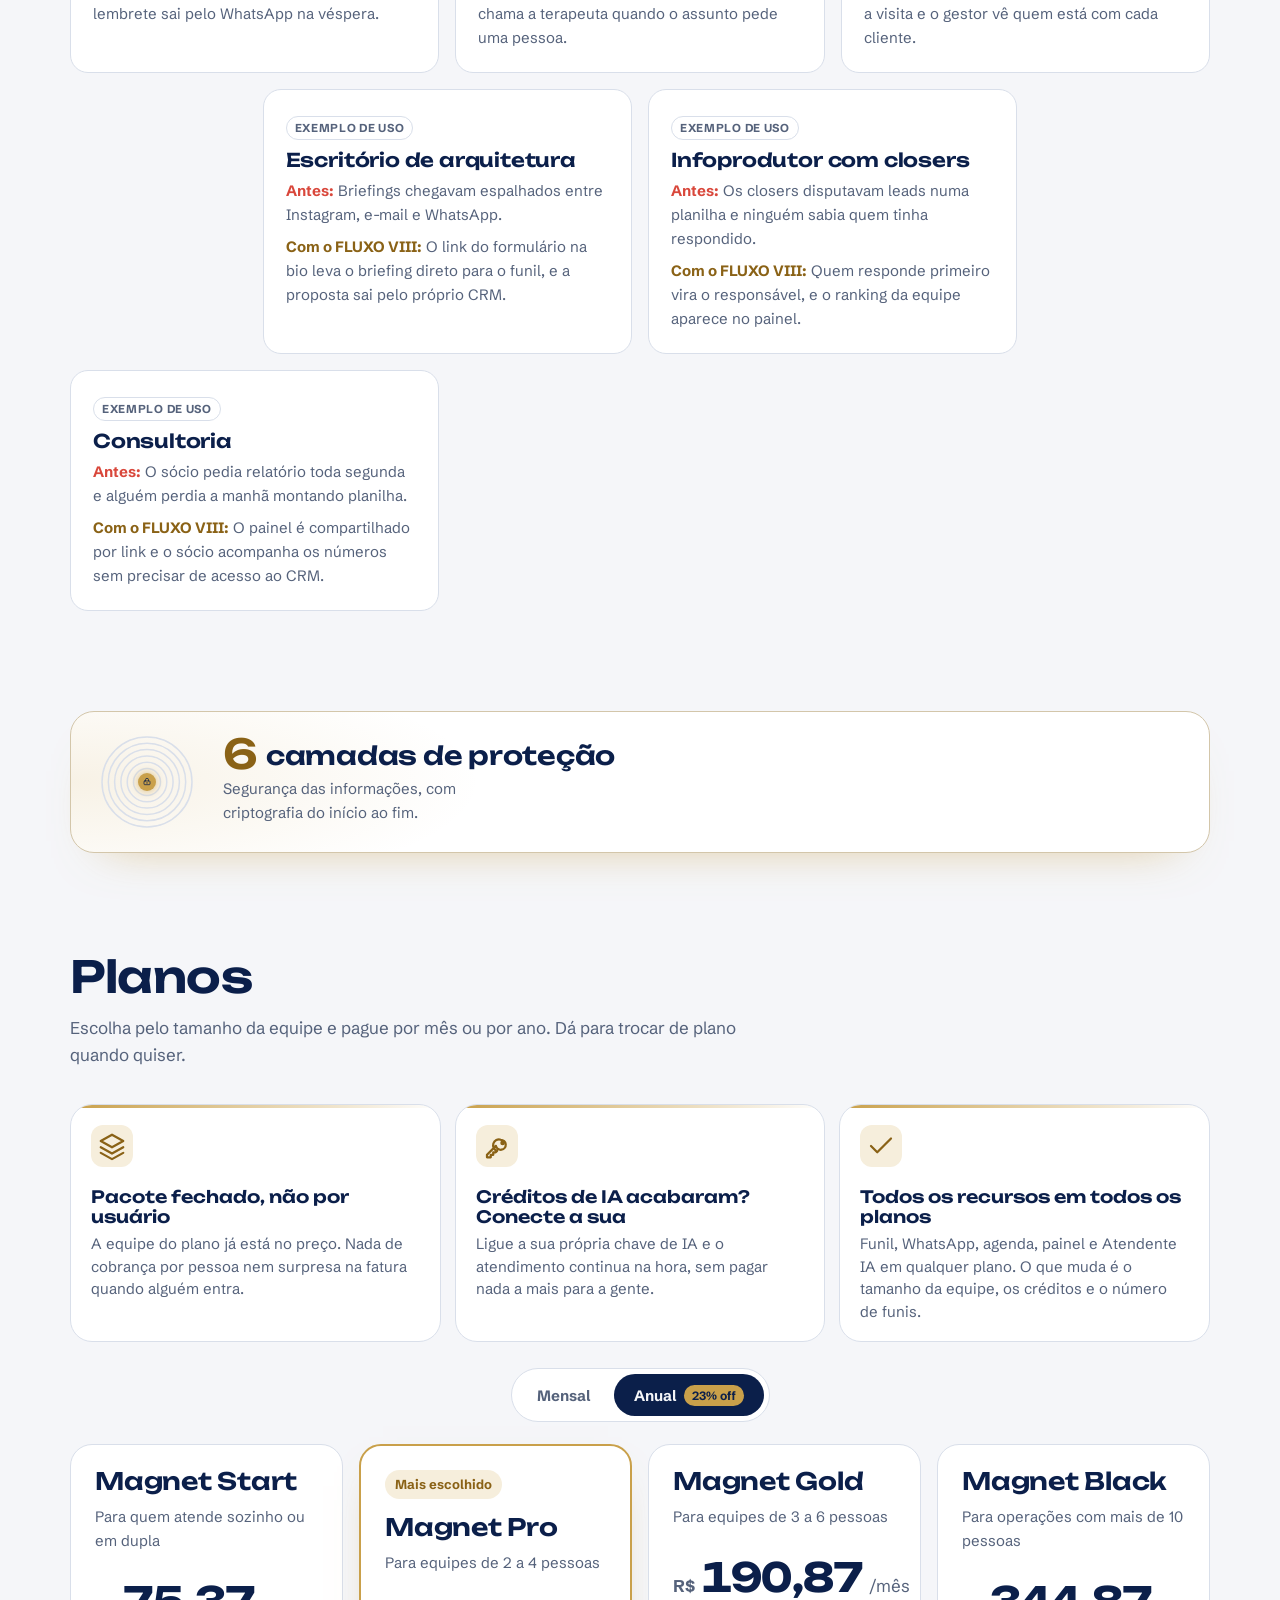
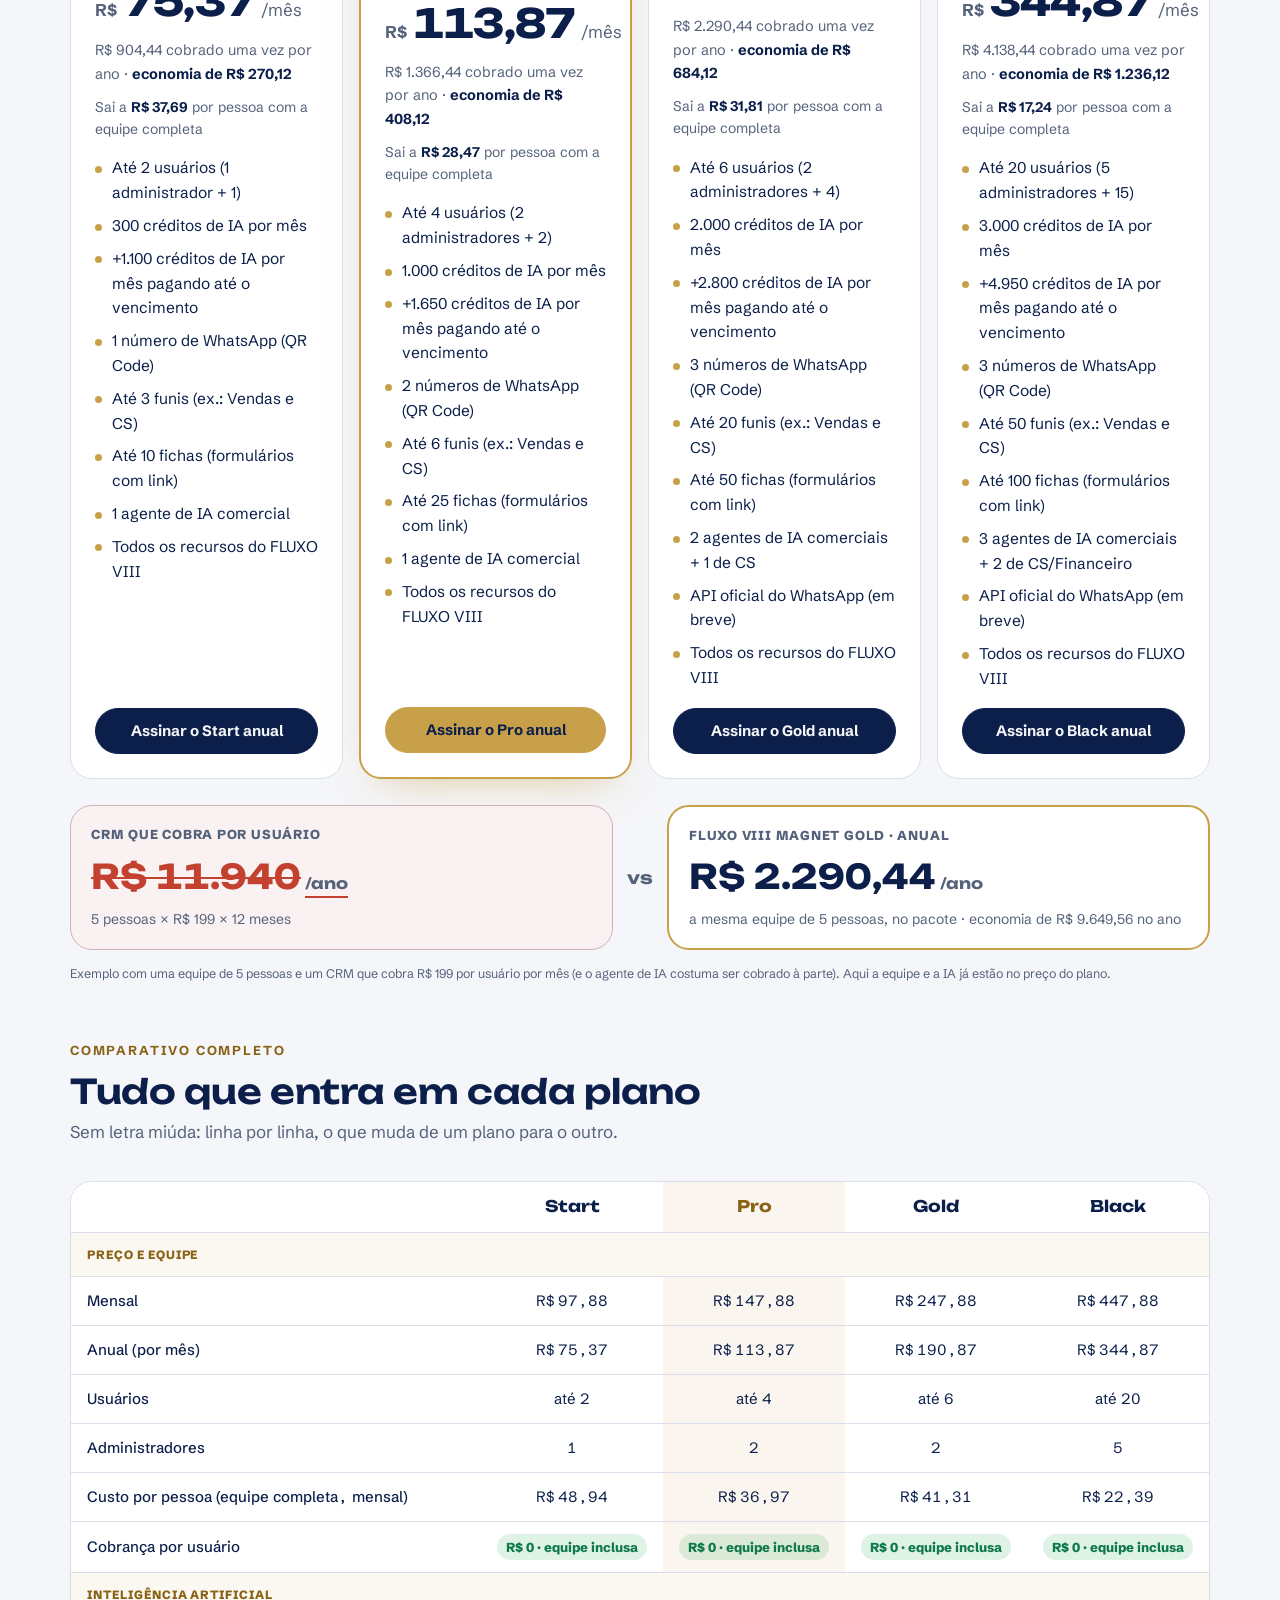
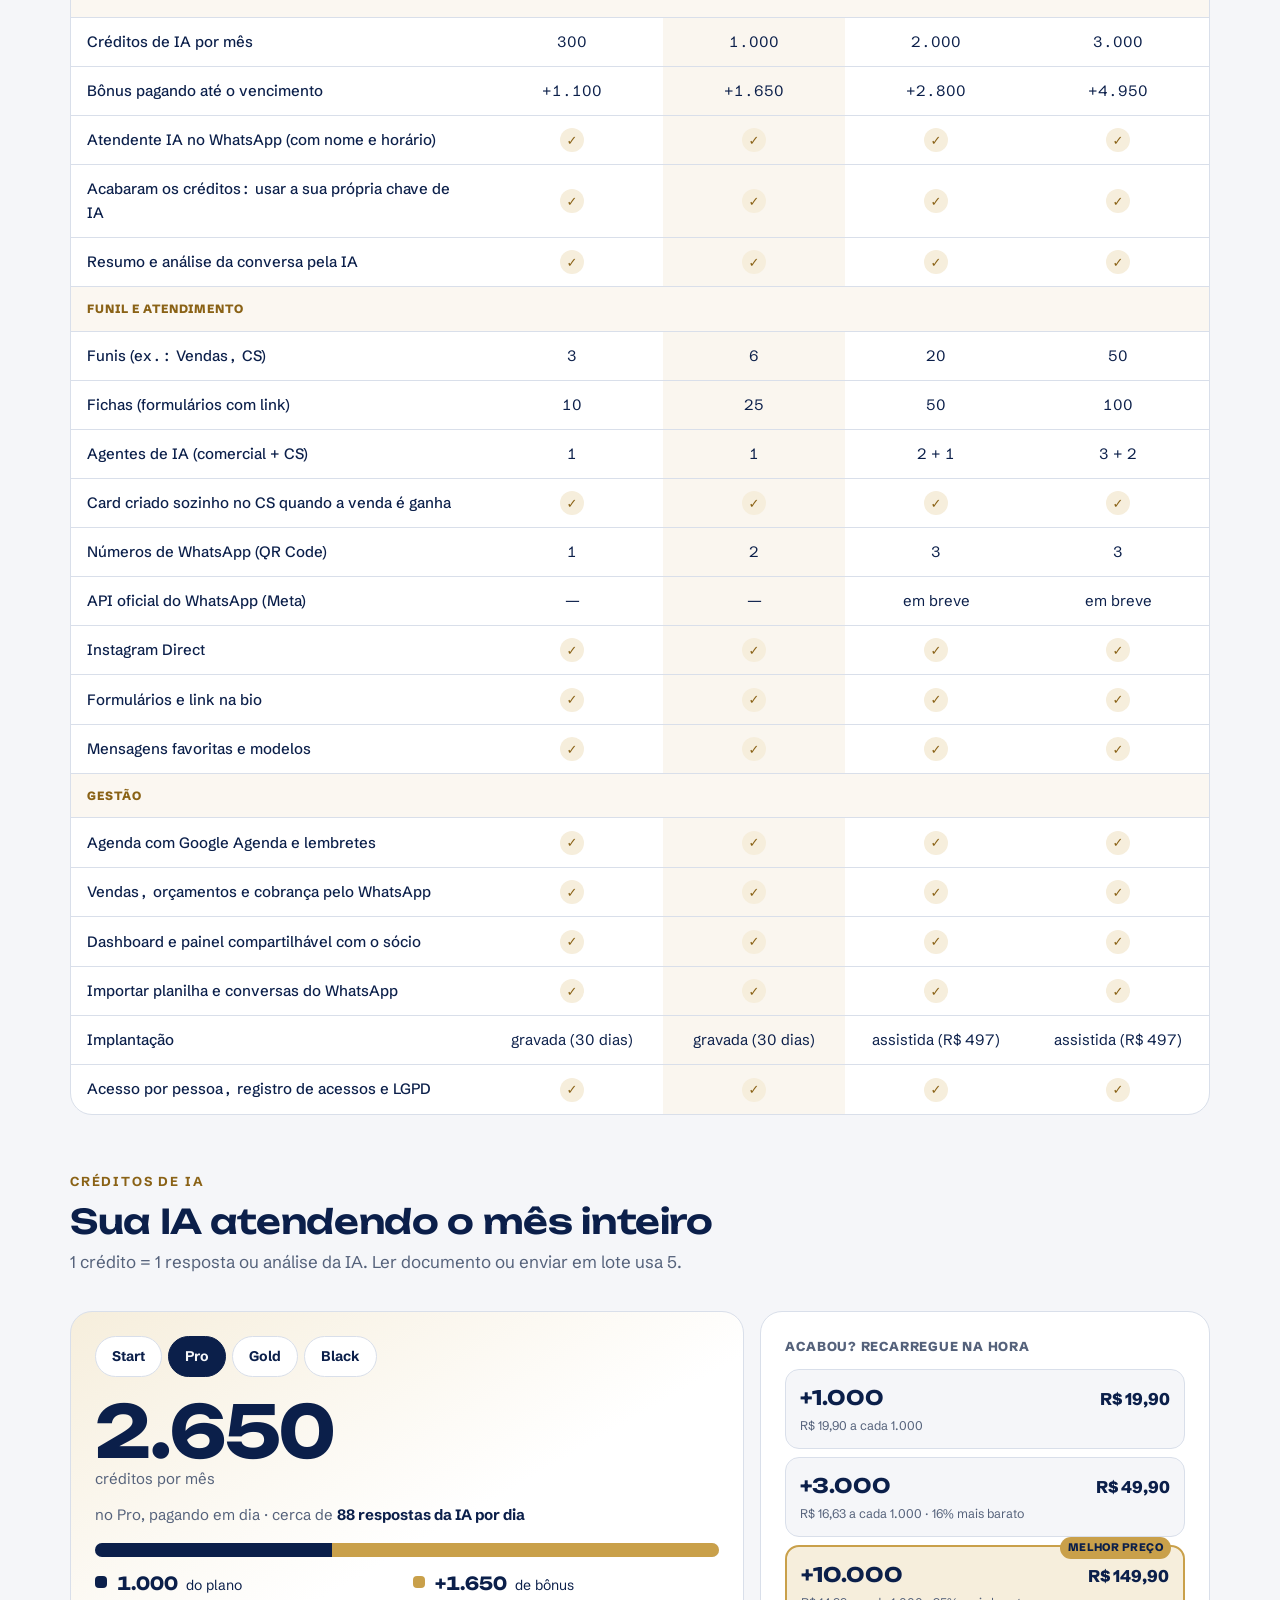
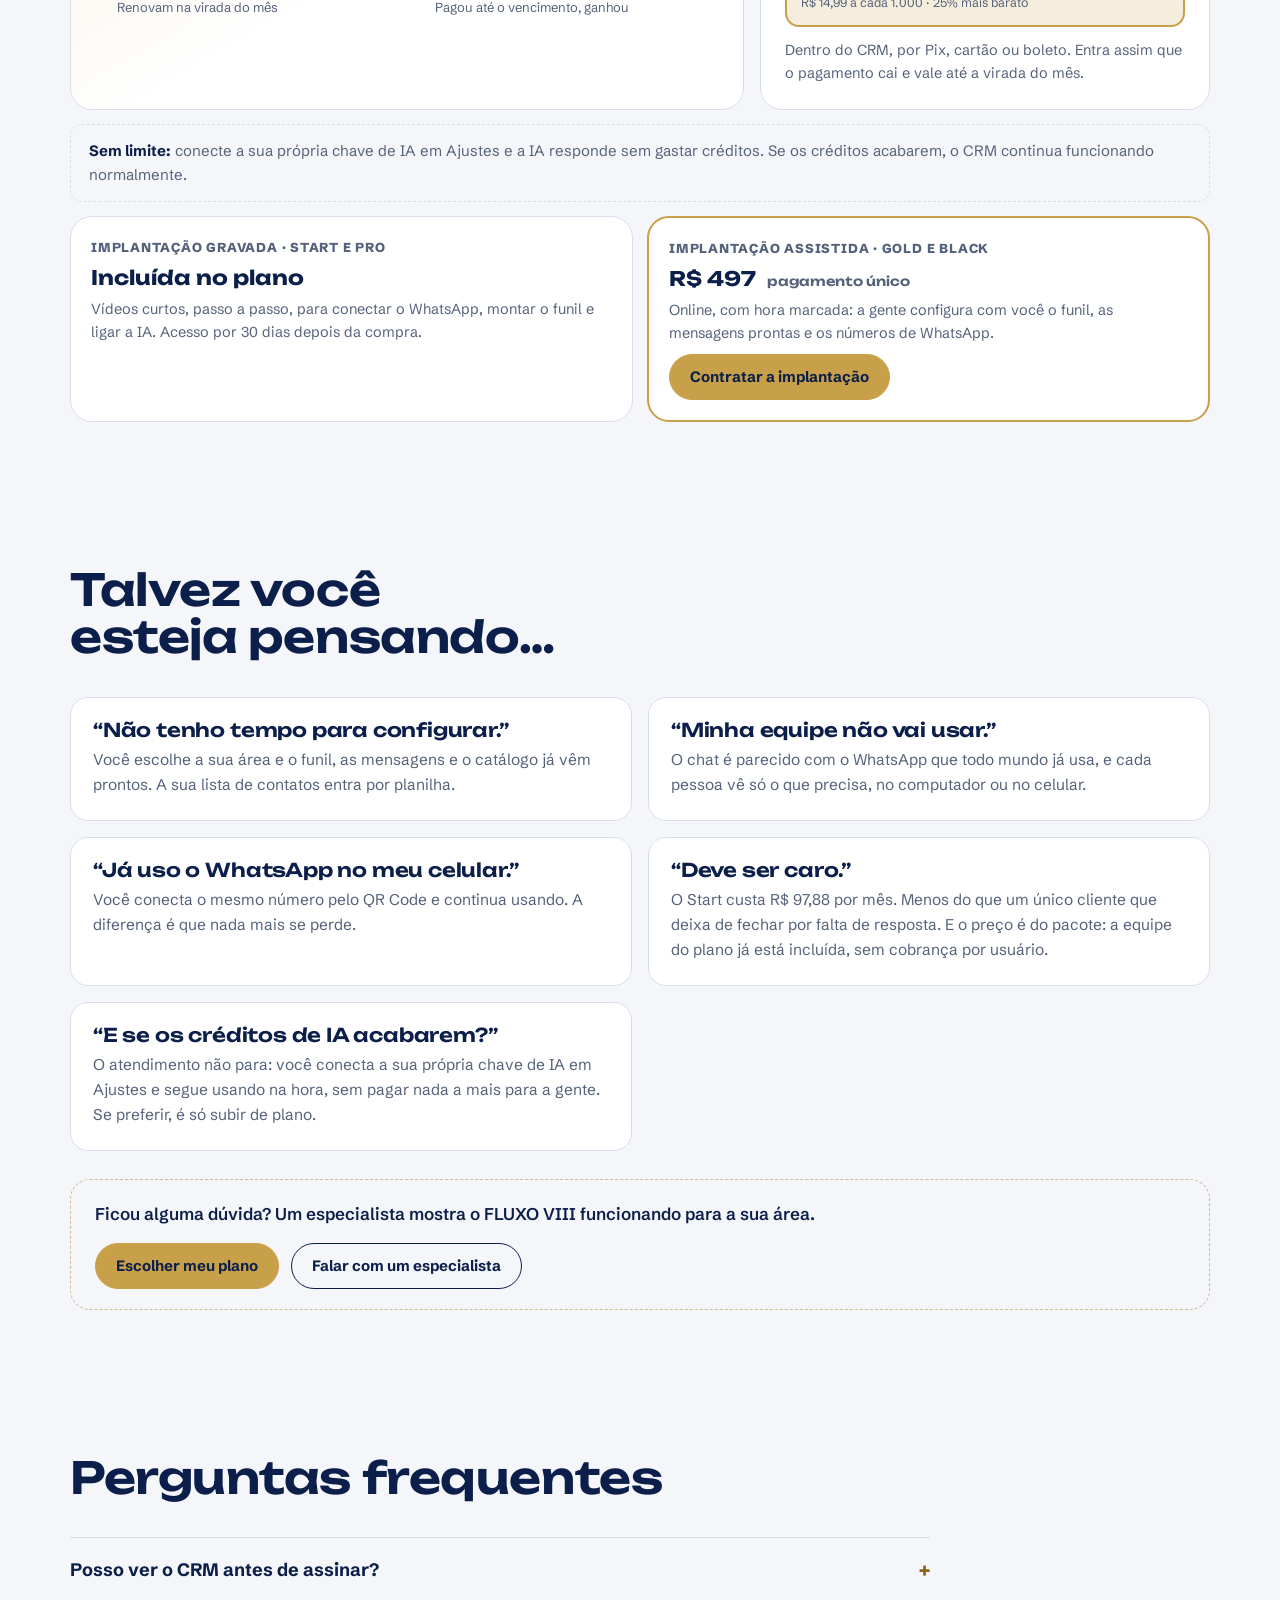
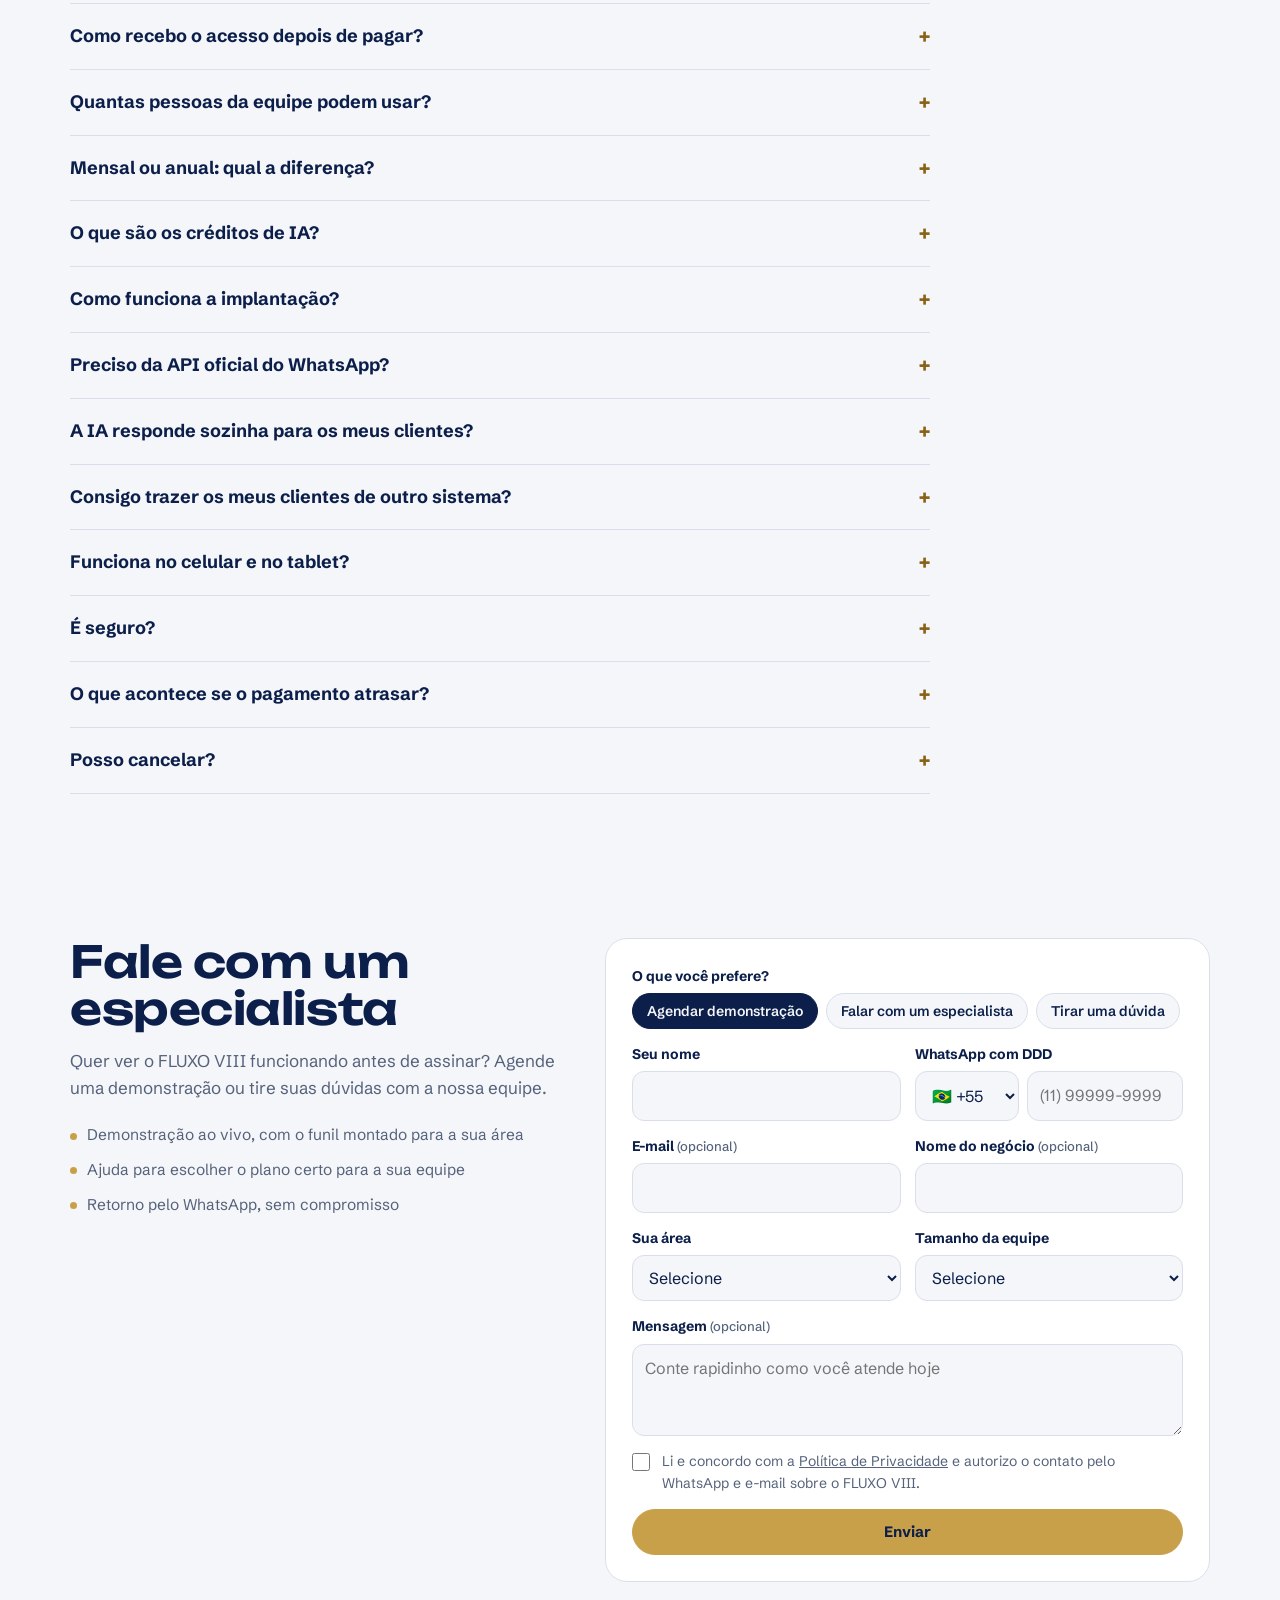
==== commit cee507cd: "Planos: agentes de IA por plano Co-Authored-By: Claude Opus 5.5 <noreply@anthropic.com> Claude-Sessi" ====
--- a/index.html
+++ b/index.html
@@ -16,7 +16,7 @@
 <link rel="preconnect" href="https://fonts.googleapis.com">
 <link rel="preconnect" href="https://fonts.gstatic.com" crossorigin>
 <link rel="stylesheet" href="https://fonts.googleapis.com/css2?family=Unbounded:wght@500;600;700&family=Schibsted+Grotesk:wght@400;500;600;700&display=swap">
-<link rel="stylesheet" href="site.css?v=20261016a">
+<link rel="stylesheet" href="site.css?v=20261016b">
 </head>
 <body>
 
@@ -406,6 +406,6 @@
 </footer>
 
 
-<script src="site.js?v=20261016a" defer></script>
+<script src="site.js?v=20261016b" defer></script>
 </body>
 </html>
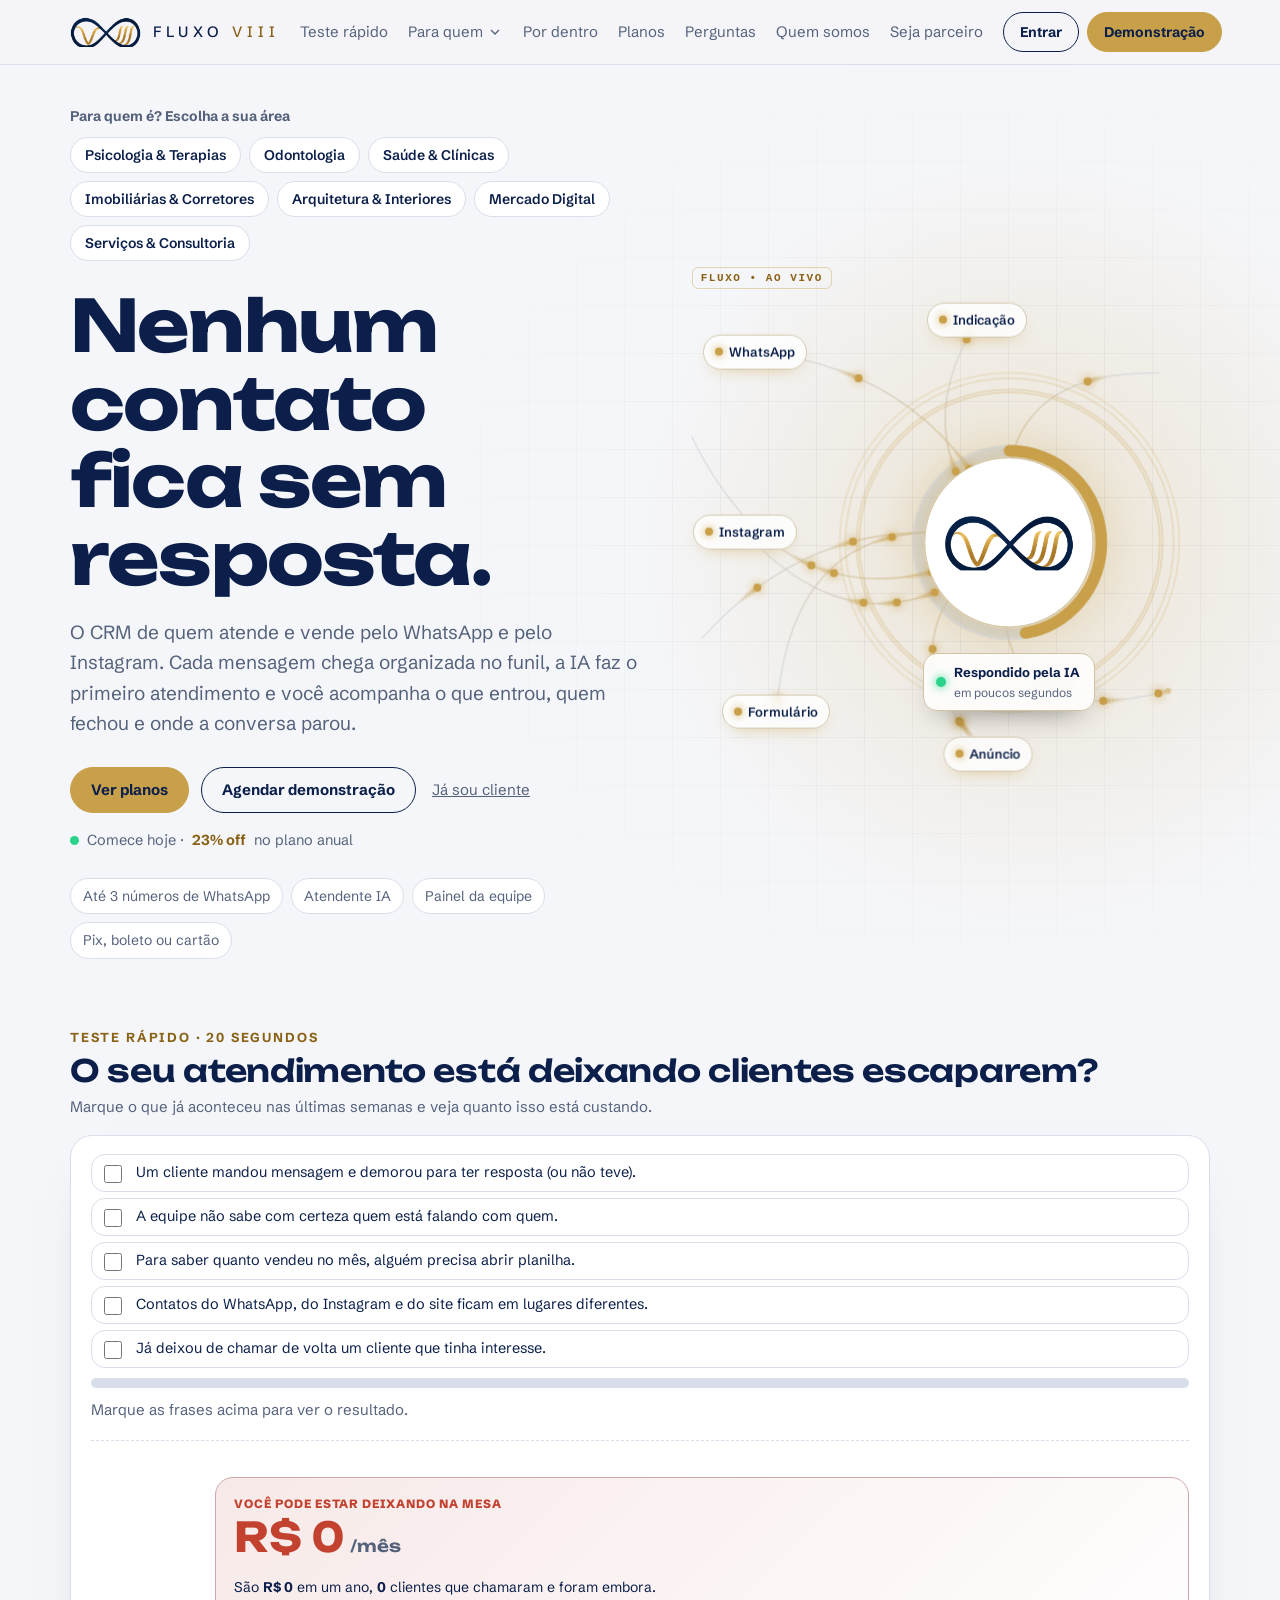
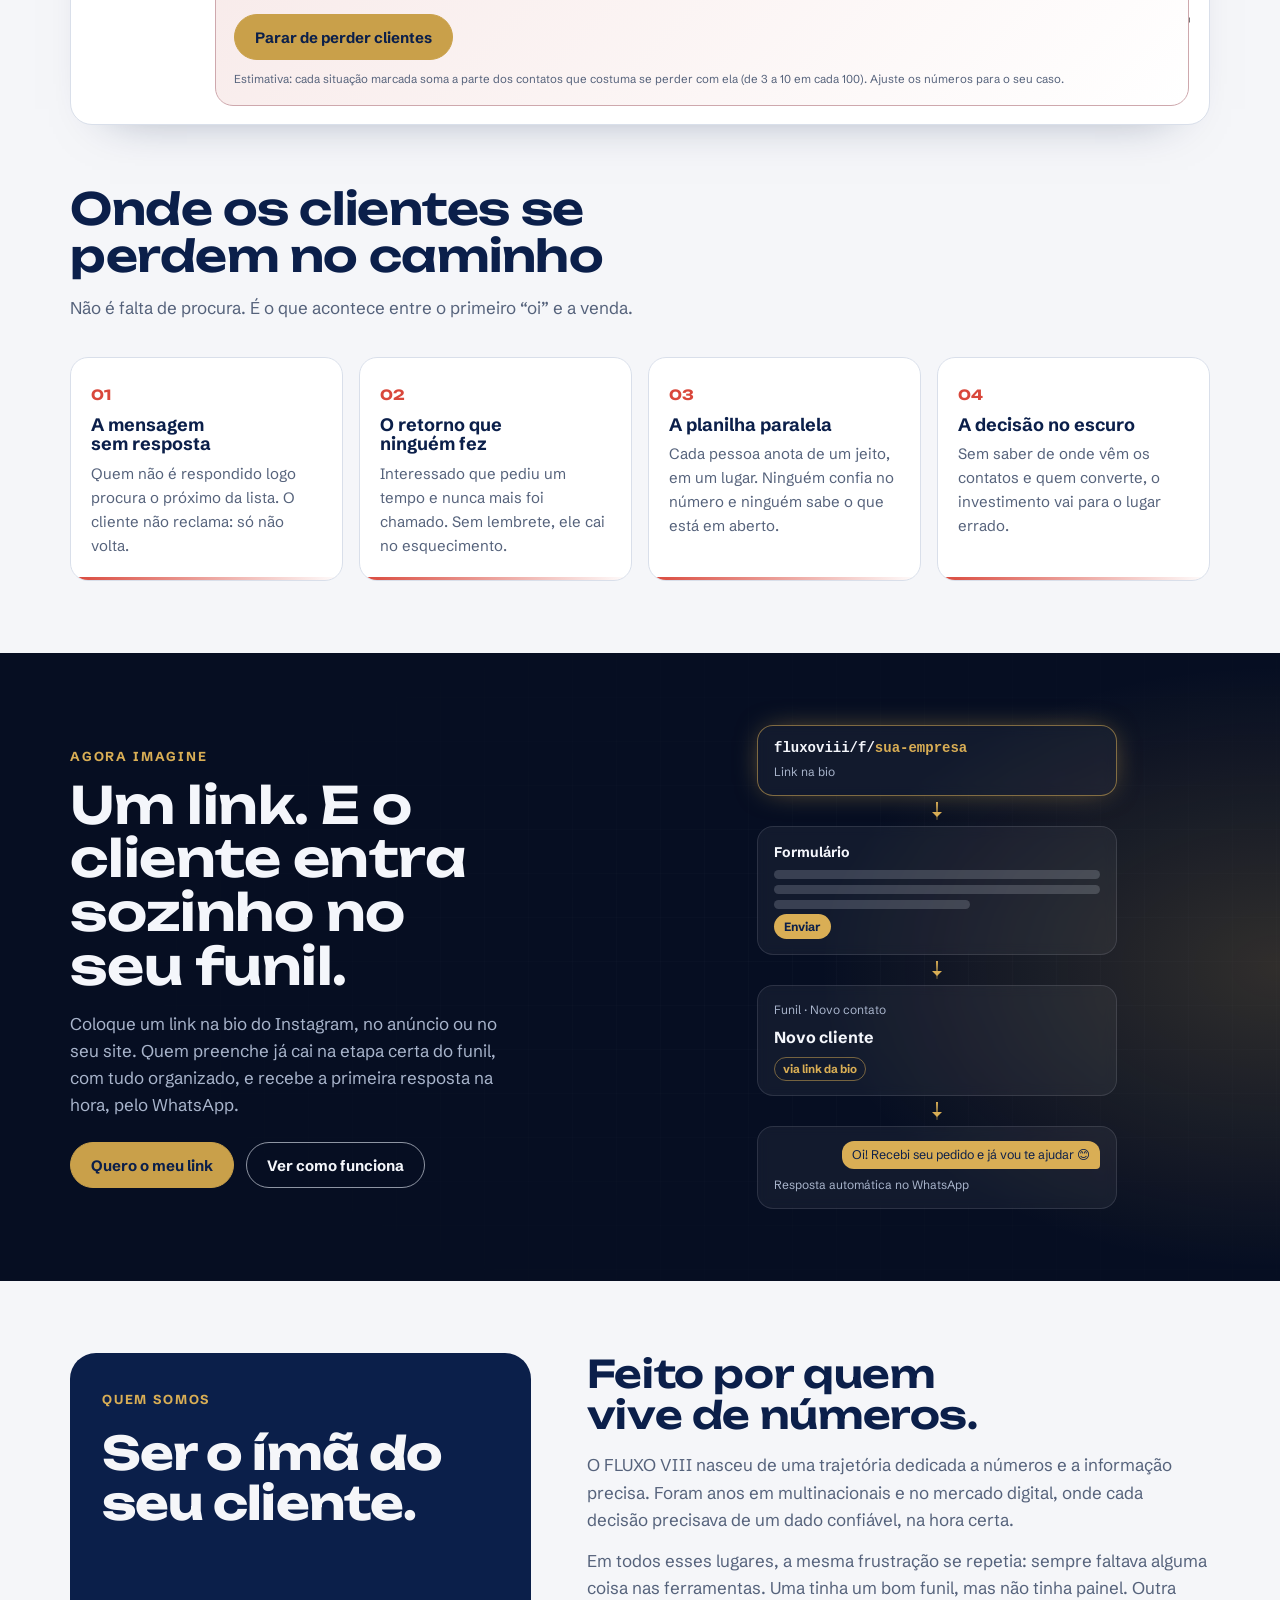
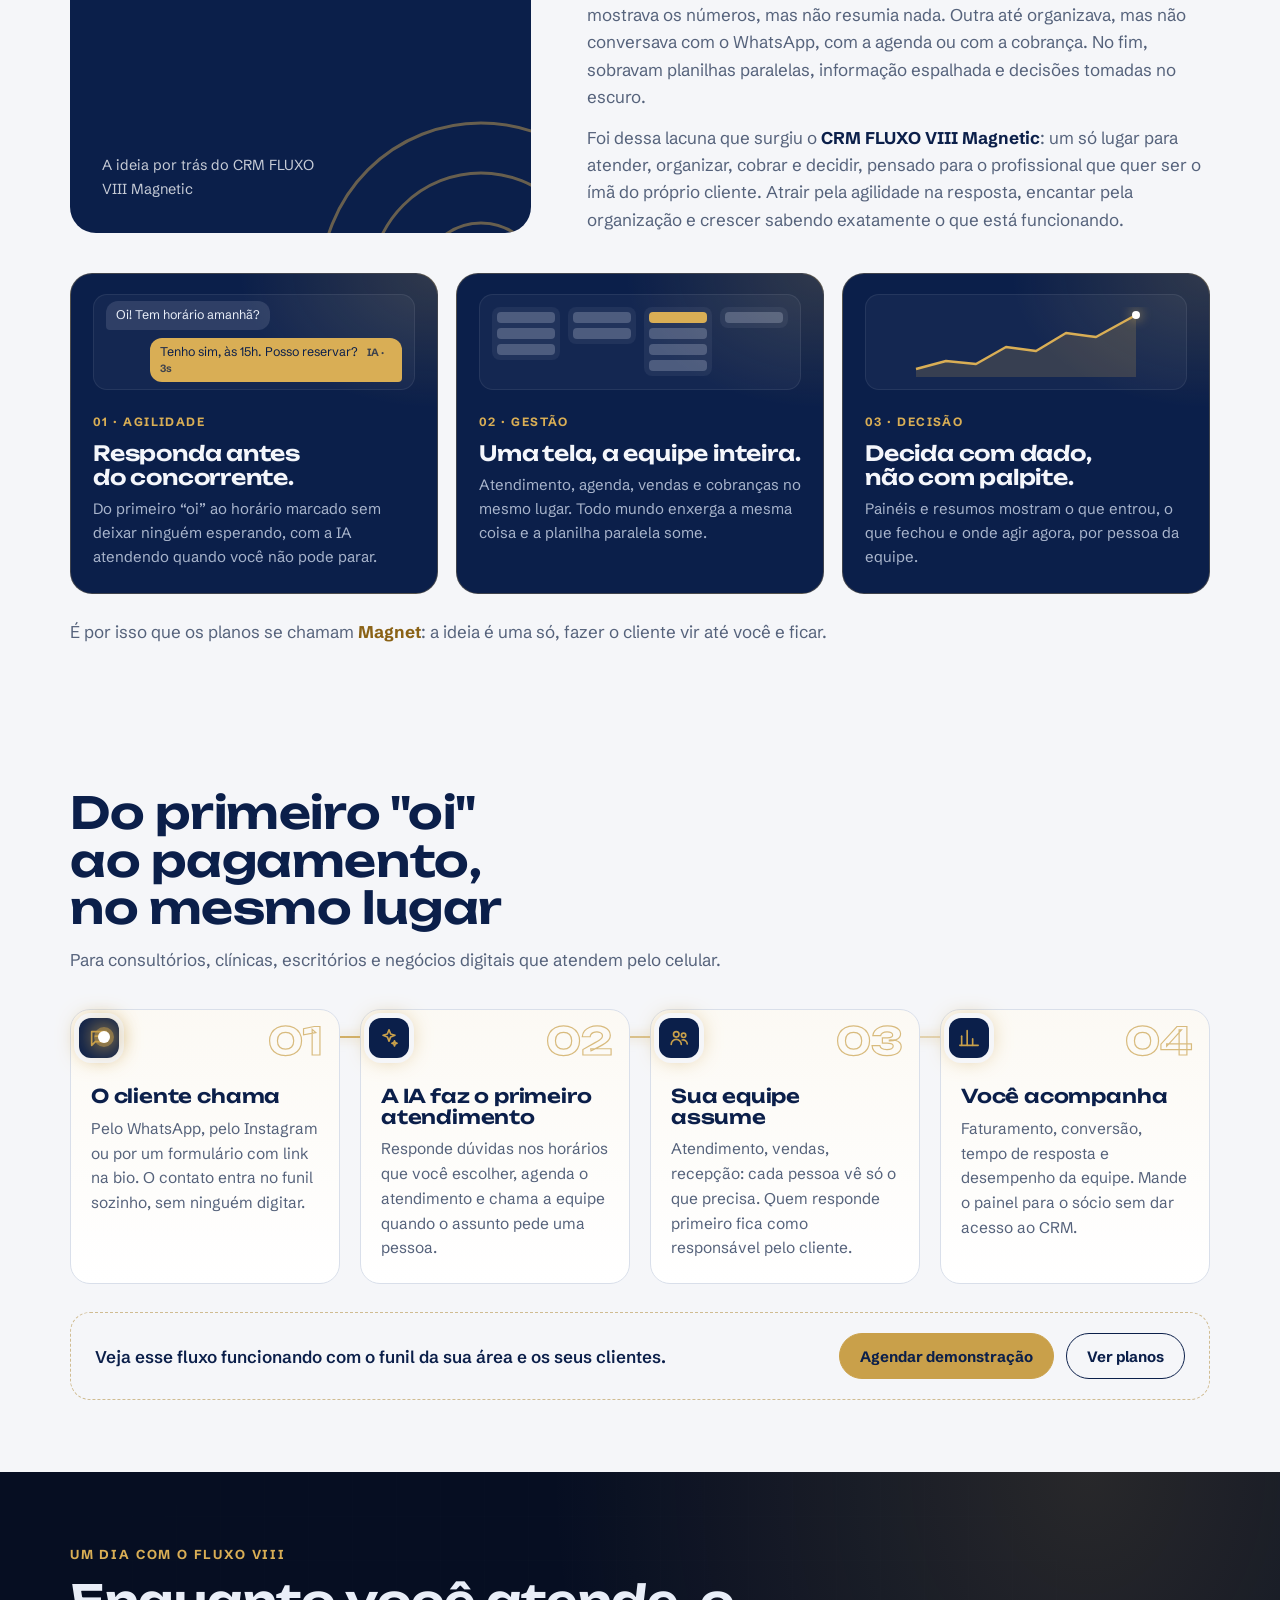
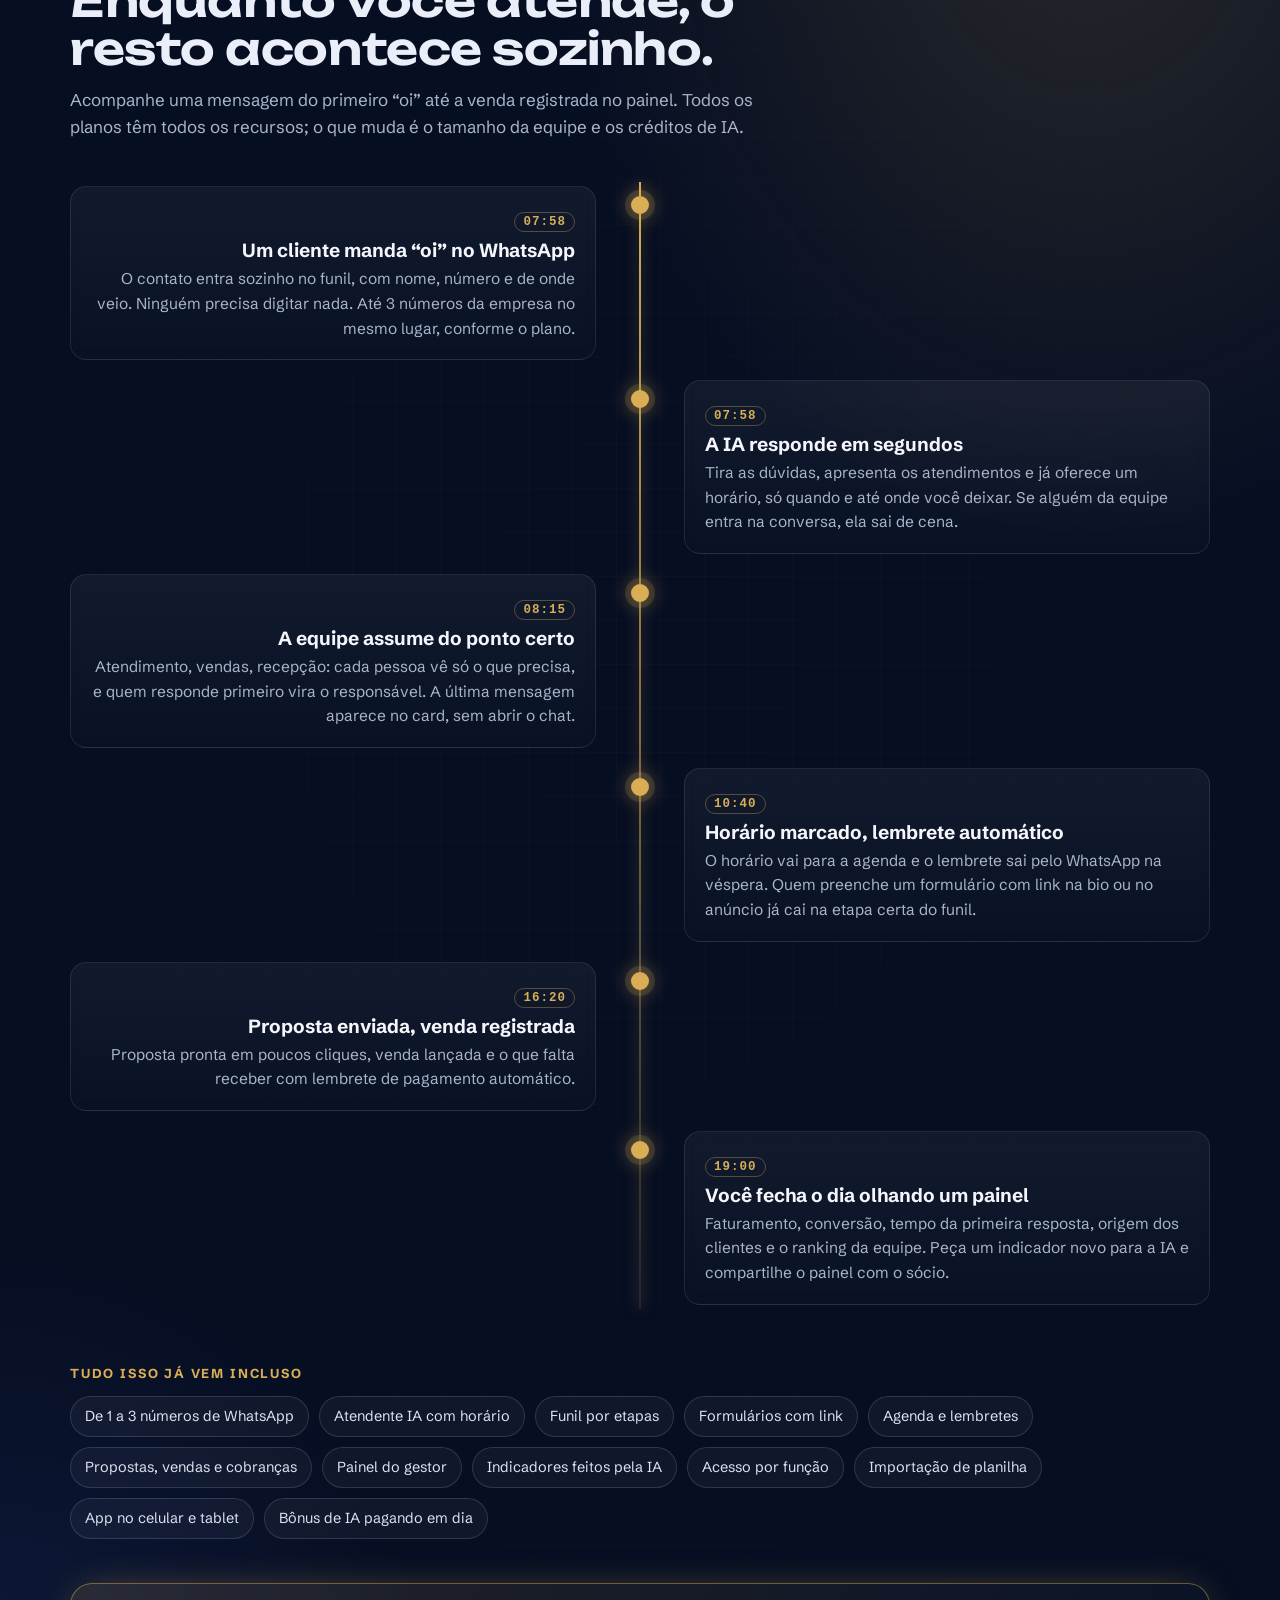
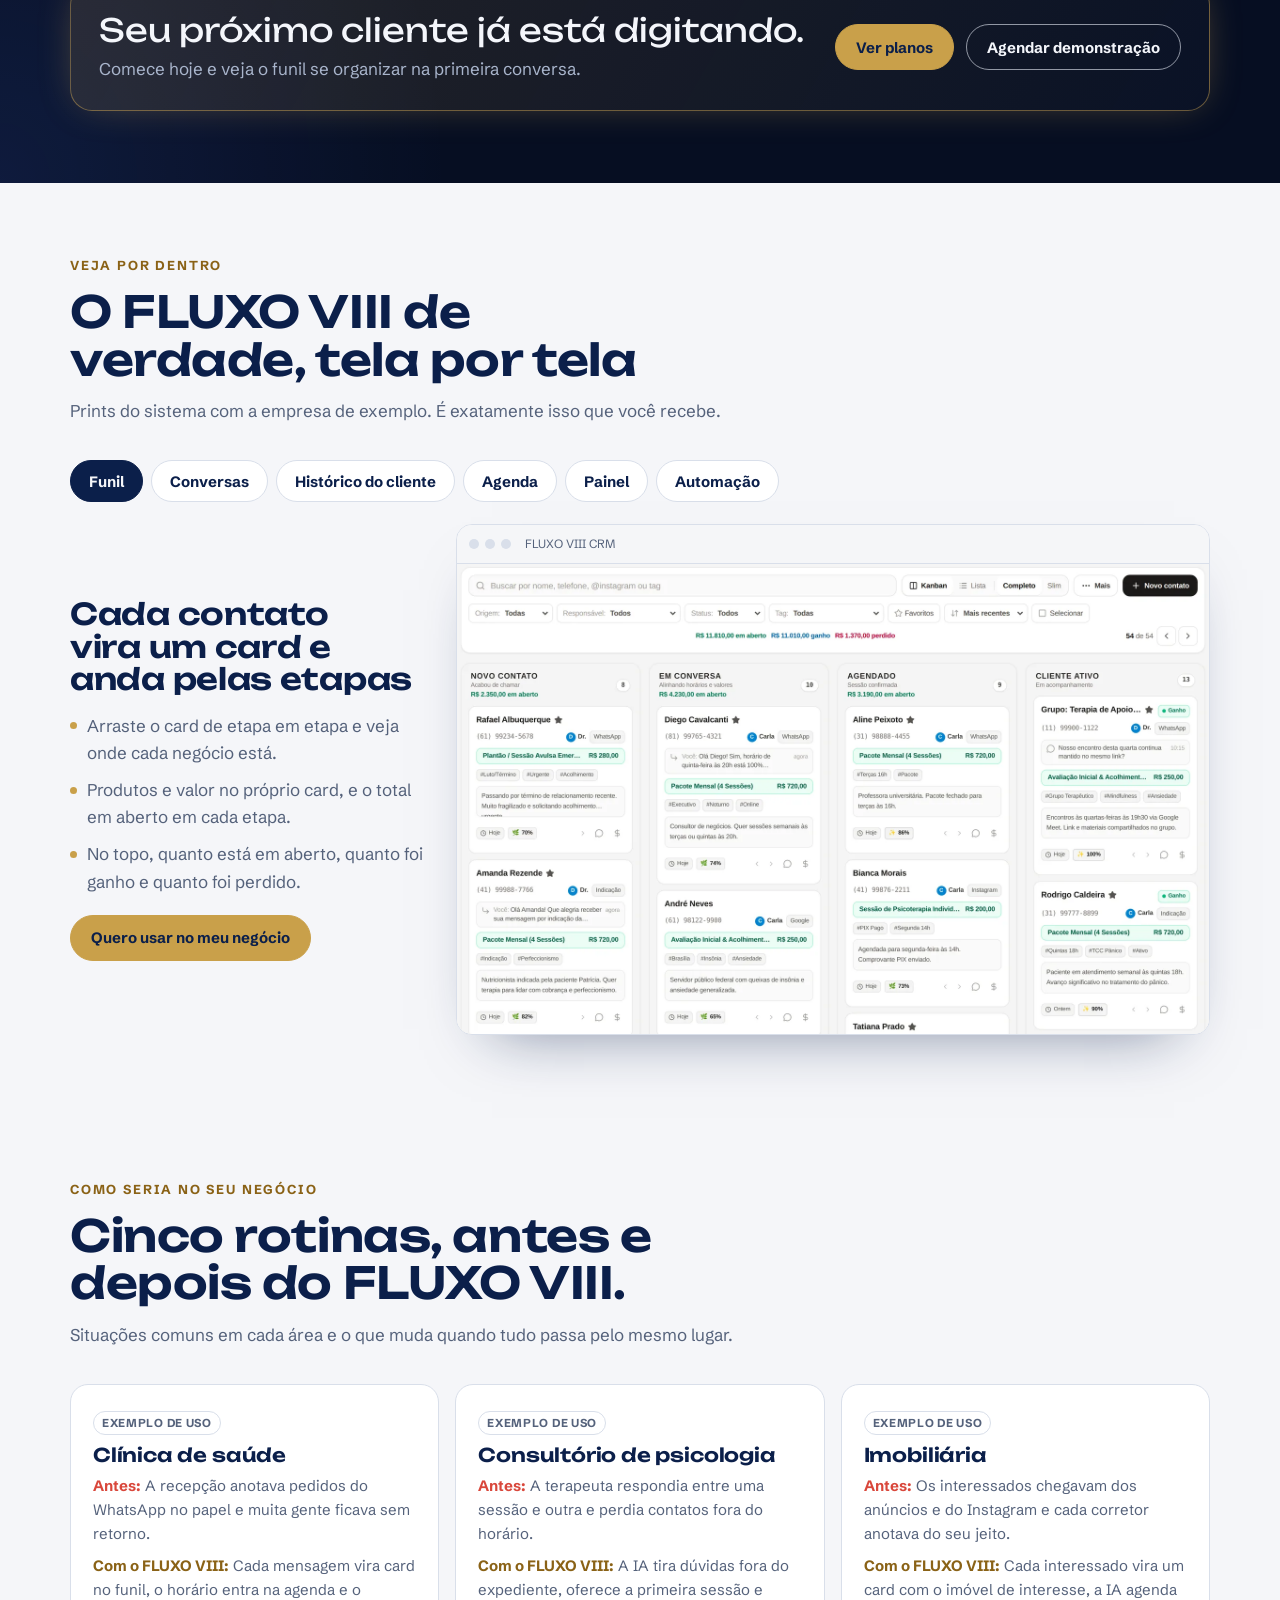
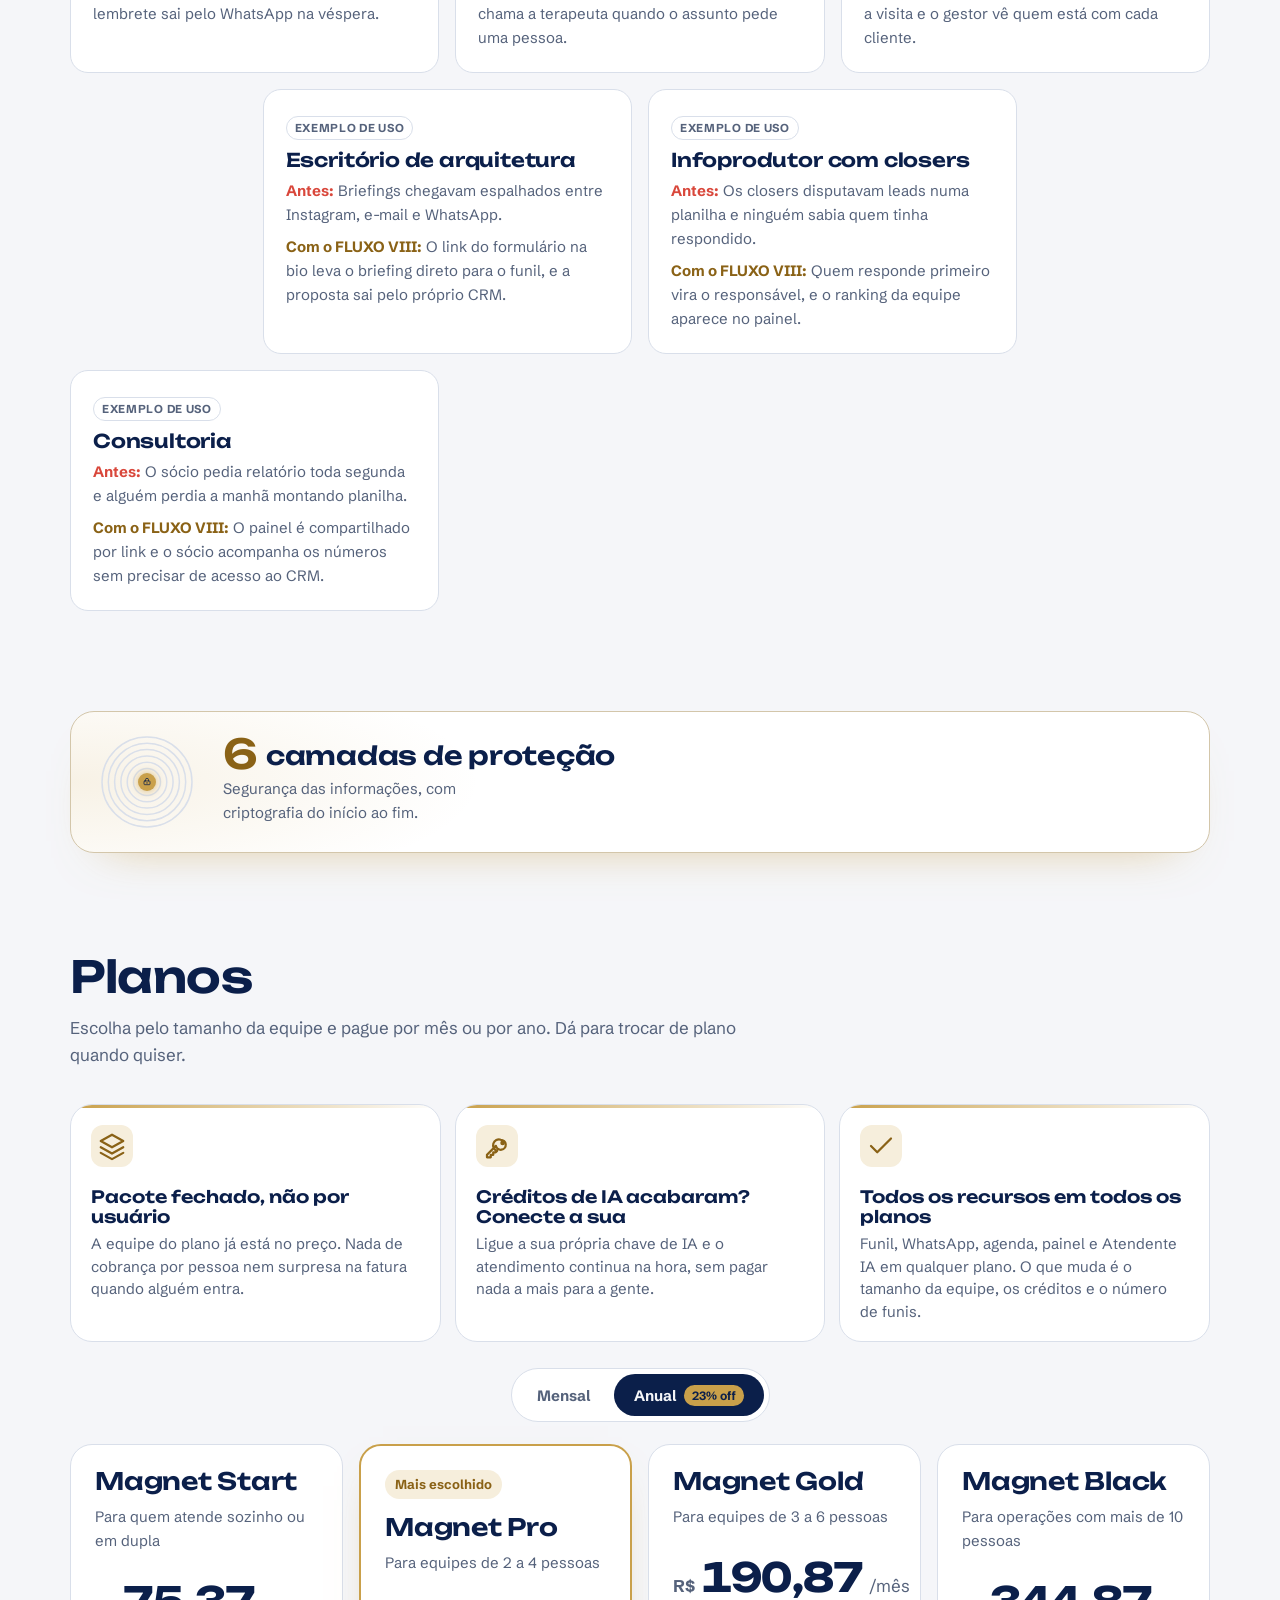
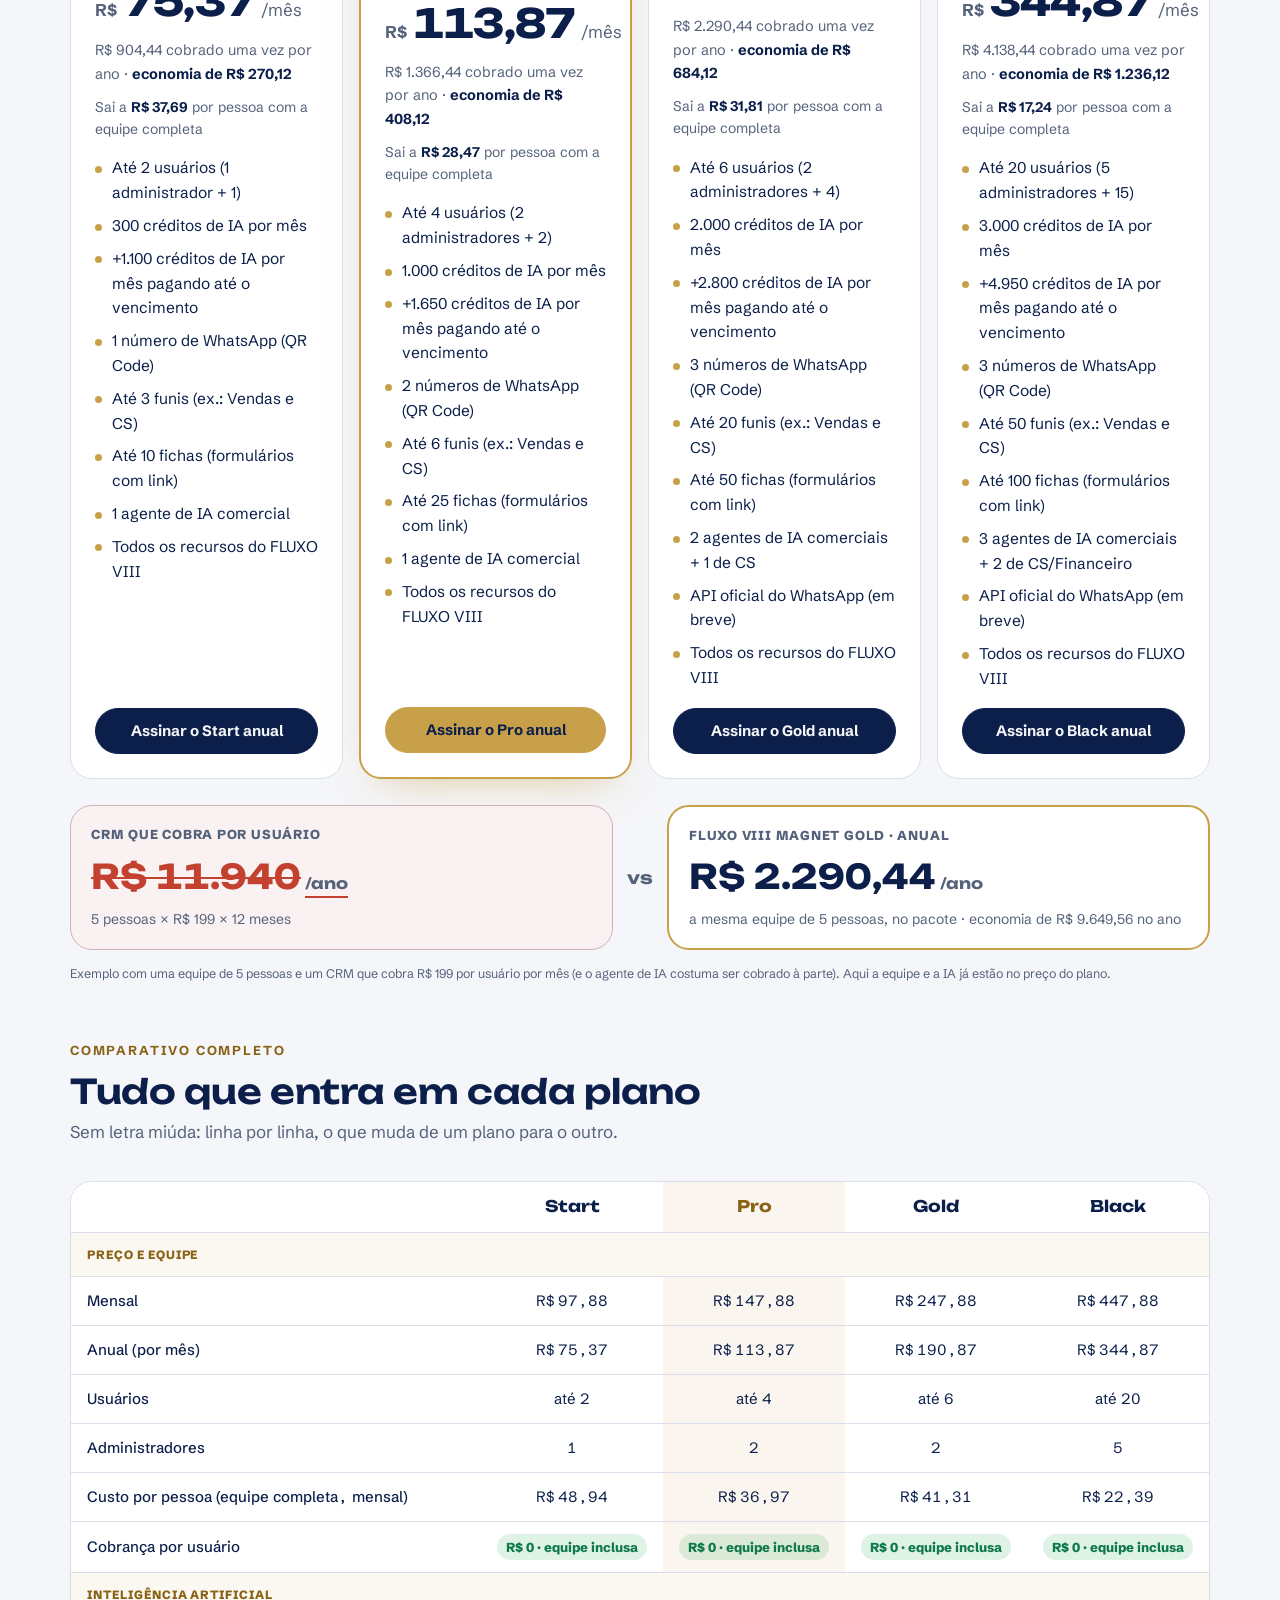
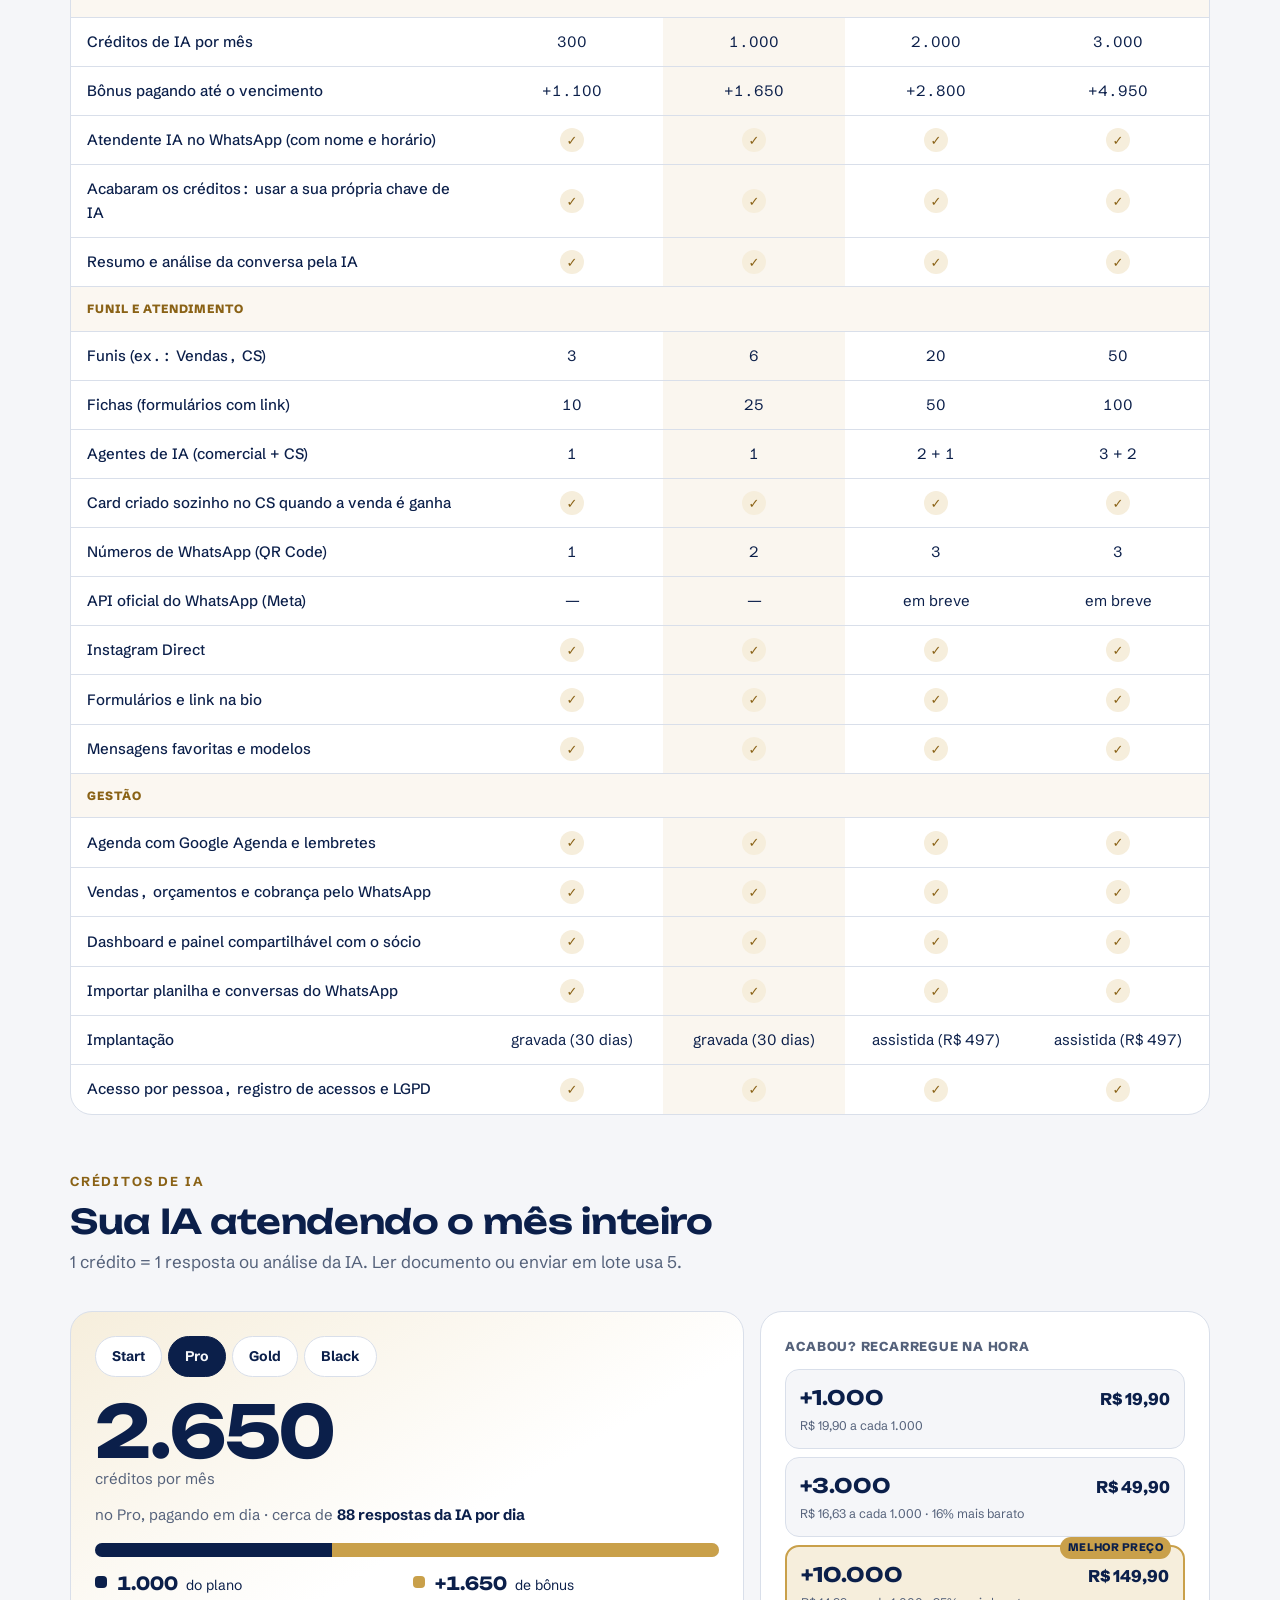
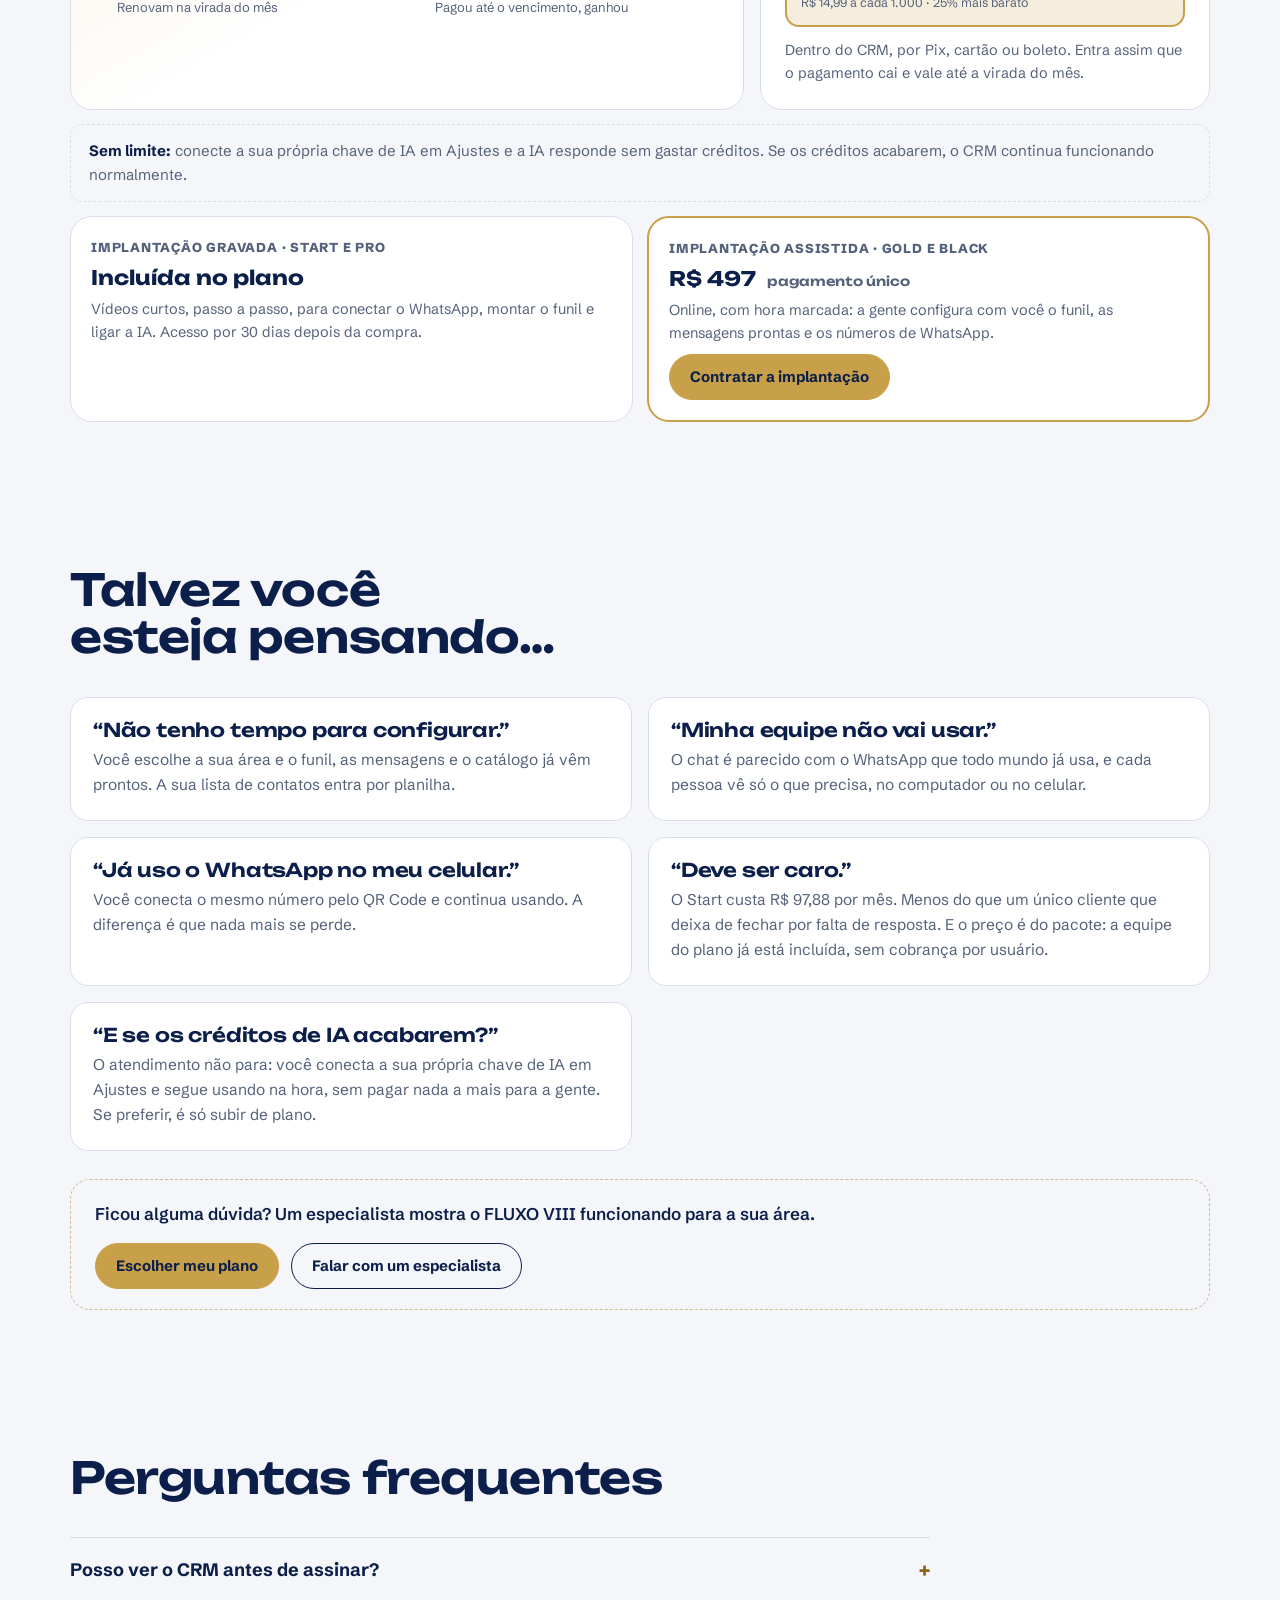
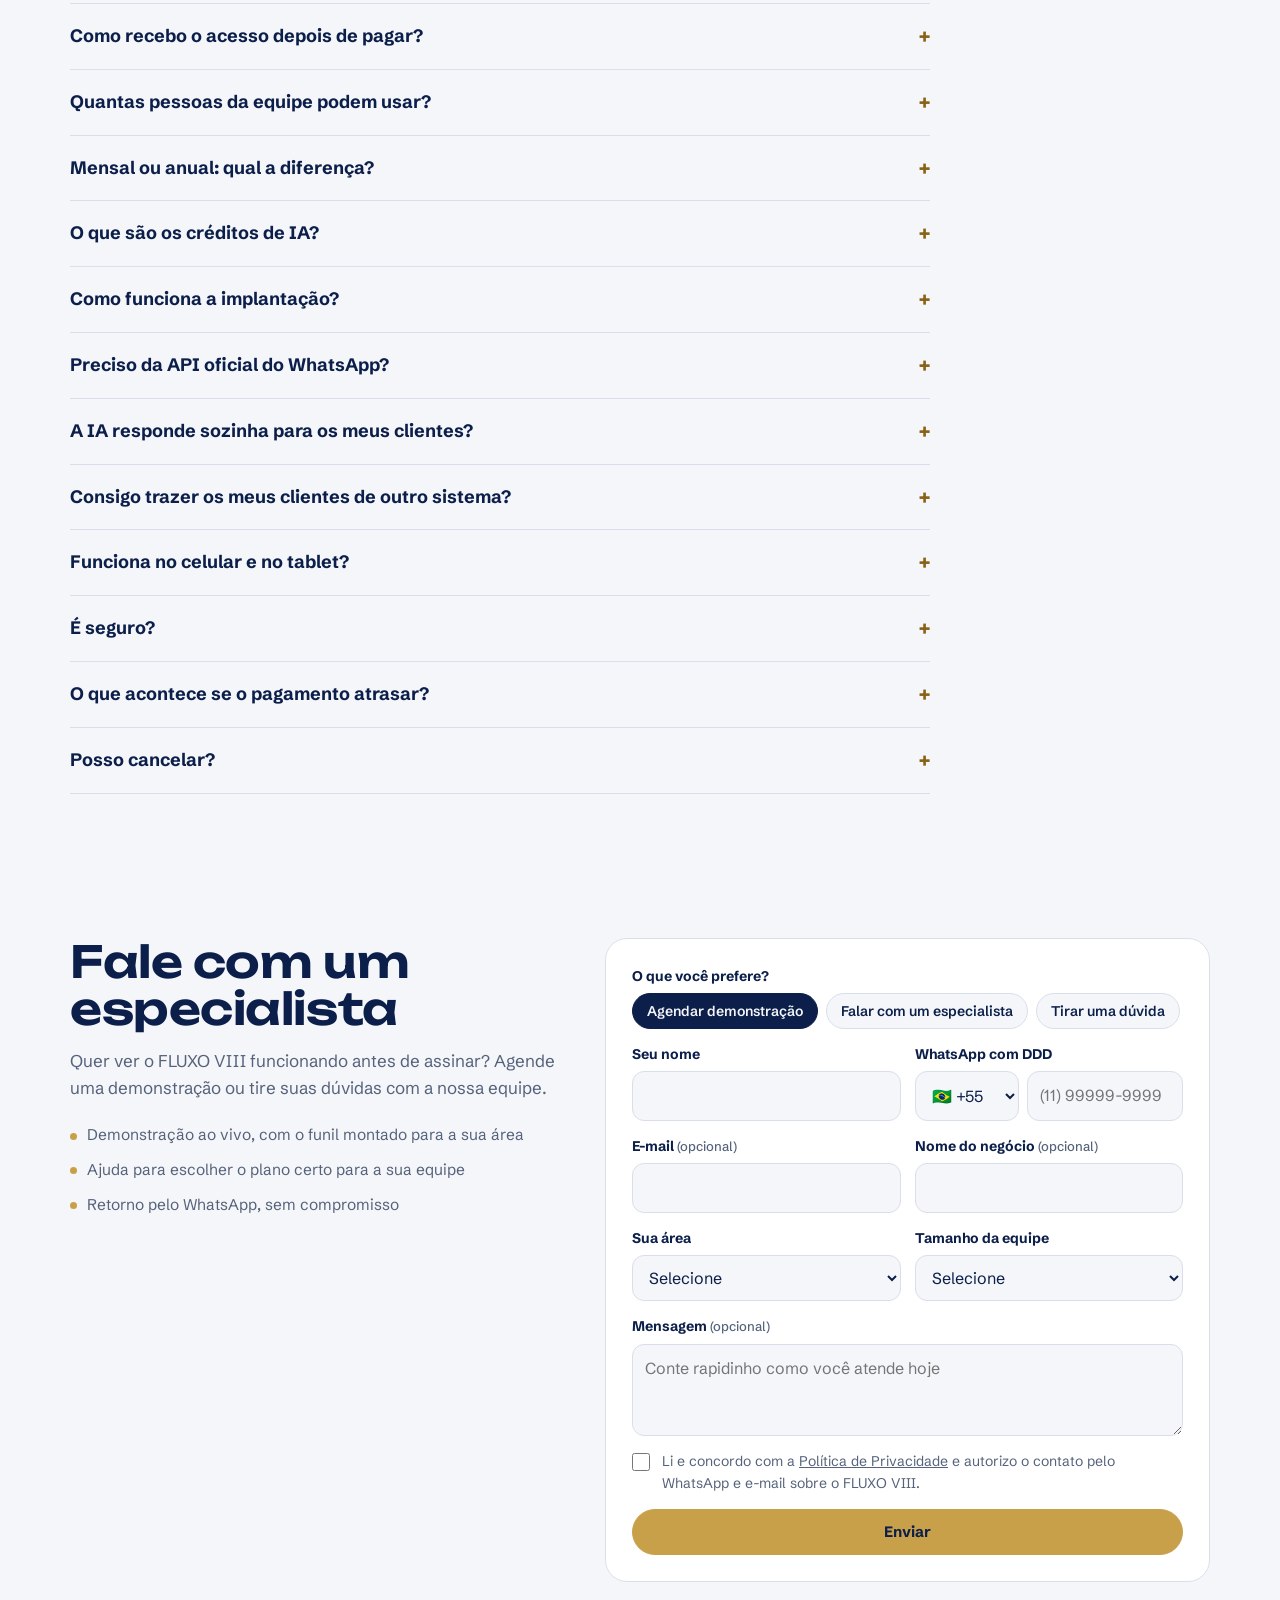
==== commit fd565773: "Teste rápido: perguntas e resultado lado a lado no computador Co-Authored-By: Claude Opus 5.5 <norep" ====
--- a/index.html
+++ b/index.html
@@ -16,7 +16,7 @@
 <link rel="preconnect" href="https://fonts.googleapis.com">
 <link rel="preconnect" href="https://fonts.gstatic.com" crossorigin>
 <link rel="stylesheet" href="https://fonts.googleapis.com/css2?family=Unbounded:wght@500;600;700&family=Schibsted+Grotesk:wght@400;500;600;700&display=swap">
-<link rel="stylesheet" href="site.css?v=20261016b">
+<link rel="stylesheet" href="site.css?v=20261016c">
 </head>
 <body>
 
@@ -406,6 +406,6 @@
 </footer>
 
 
-<script src="site.js?v=20261016b" defer></script>
+<script src="site.js?v=20261016c" defer></script>
 </body>
 </html>
--- a/site.css
+++ b/site.css
@@ -848,3 +848,12 @@
 }
 @media (max-width:720px) and (prefers-reduced-motion: reduce){.m-cta,.car-dots i,.menu-btn span{transition:none}}
 html.menu-open{overflow:hidden}
+
+/* Teste rápido no computador: perguntas de um lado, resultado do outro */
+@media (min-width:1000px){
+  .diag-grid:has(.diag-calc:not([hidden])){grid-template-columns:minmax(0,1fr);gap:22px;align-items:start}
+  .diag-grid:has(.diag-calc:not([hidden])) .head{max-width:820px}
+  .diag-box:has(.diag-calc:not([hidden])){display:grid;grid-template-columns:minmax(0,1fr) minmax(0,1fr);column-gap:28px;align-items:start}
+  .diag-box:has(.diag-calc:not([hidden]))>.diag-list,.diag-box:has(.diag-calc:not([hidden]))>.diag-meter{grid-column:1}
+  .diag-box:has(.diag-calc:not([hidden]))>.diag-calc{grid-column:2;grid-row:1 / span 2;margin-top:0;padding-top:0;border-top:0}
+}
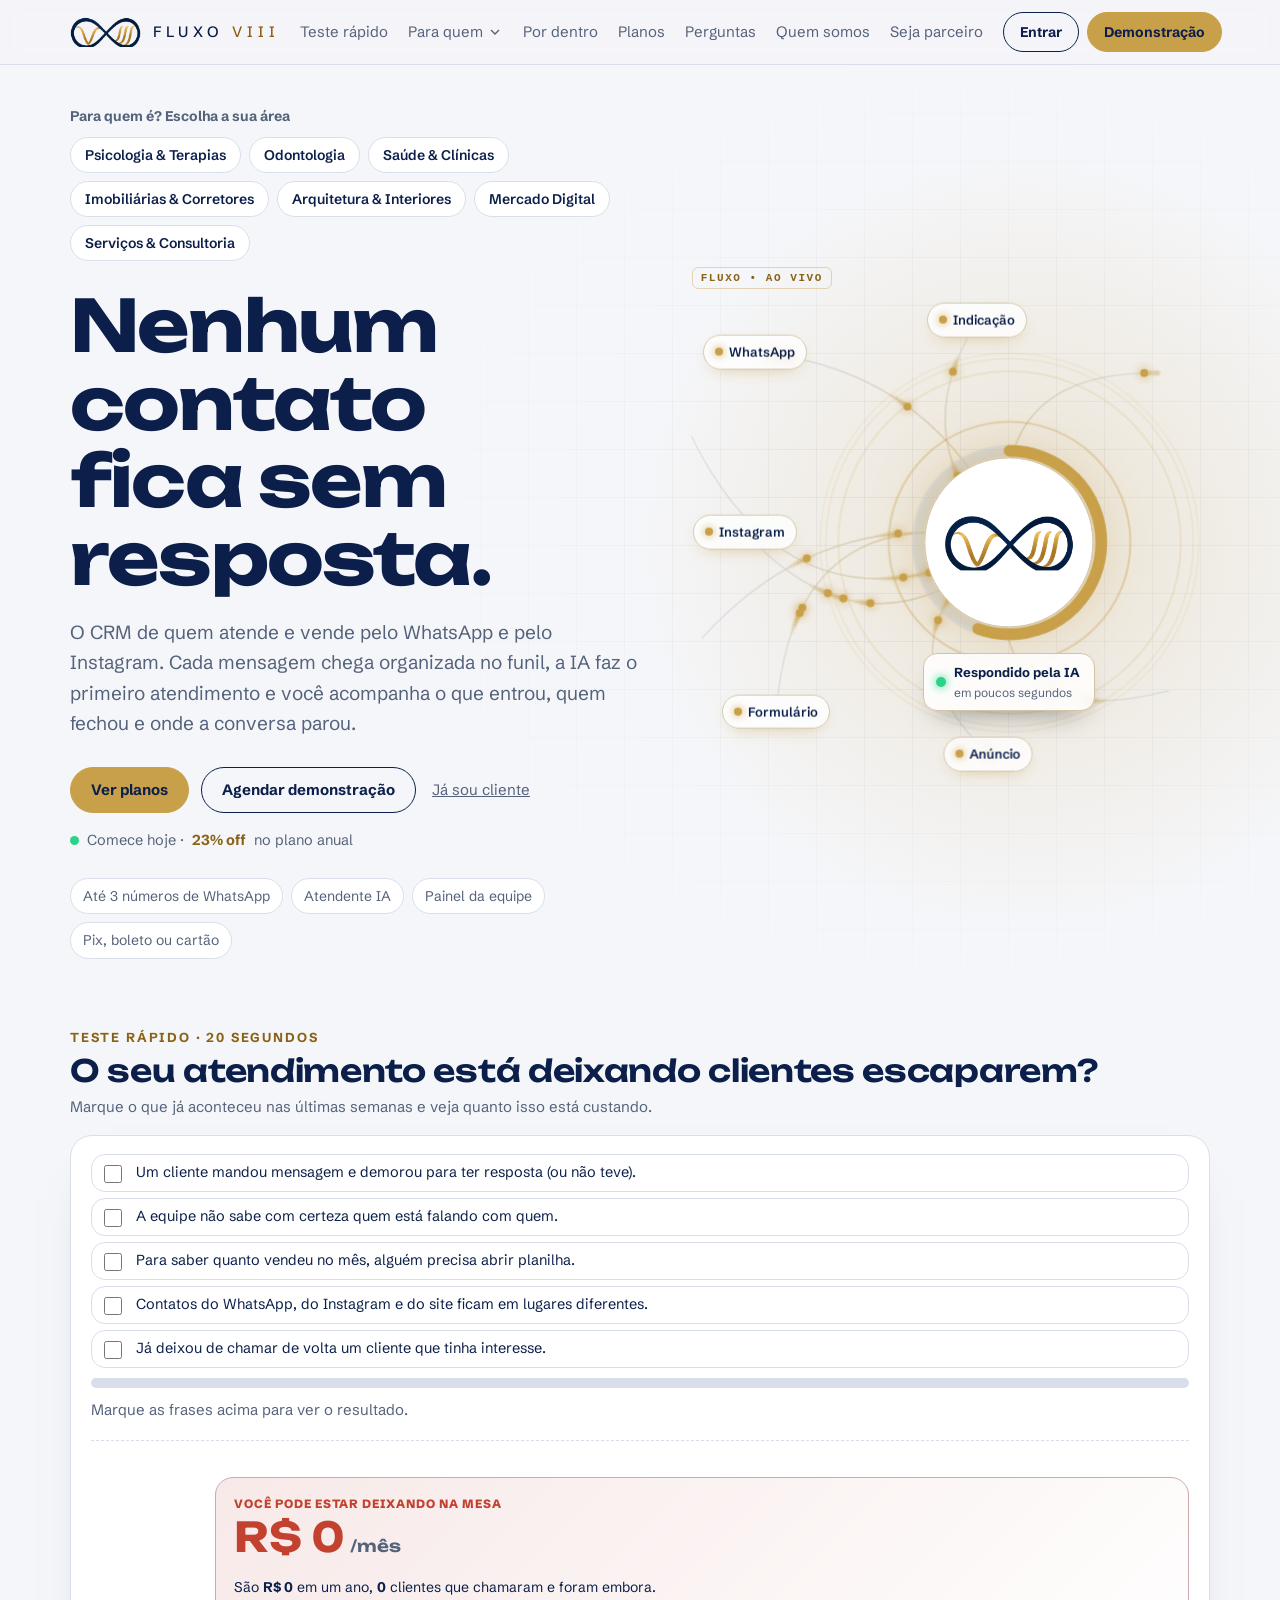
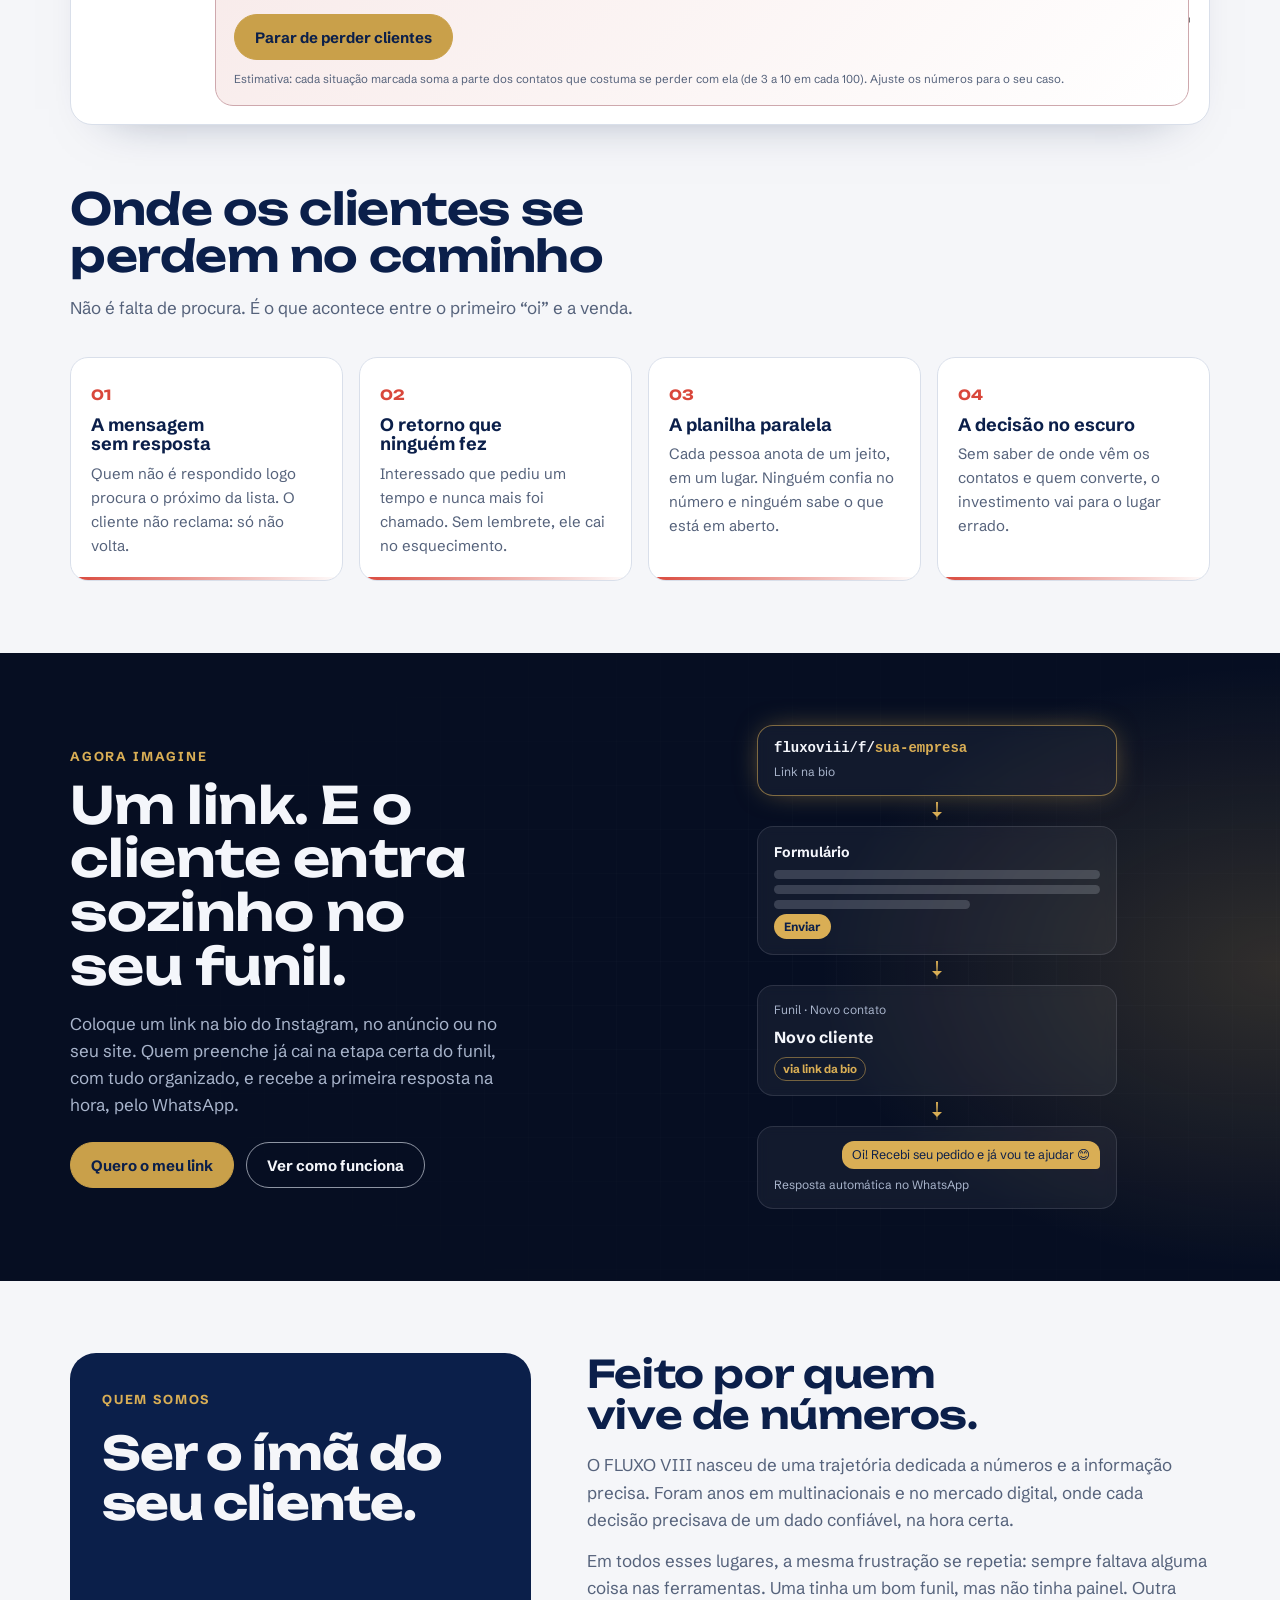
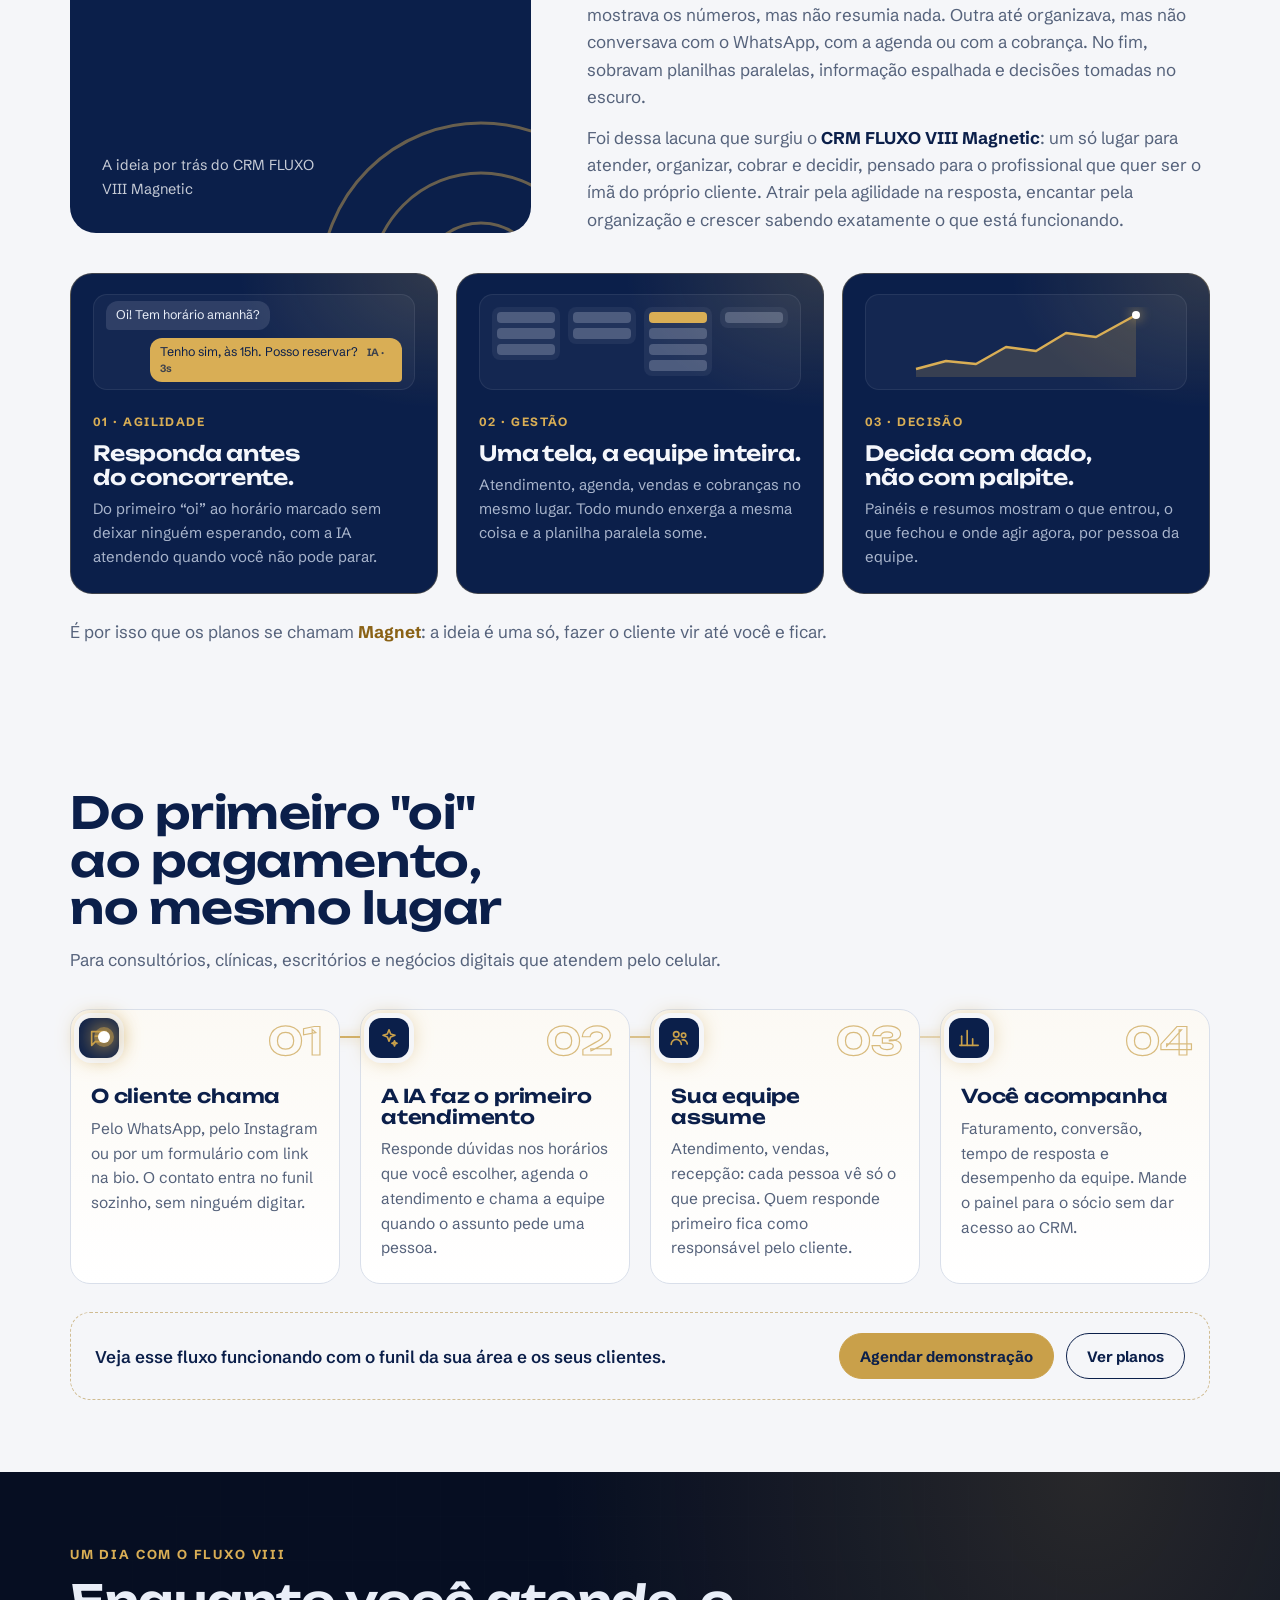
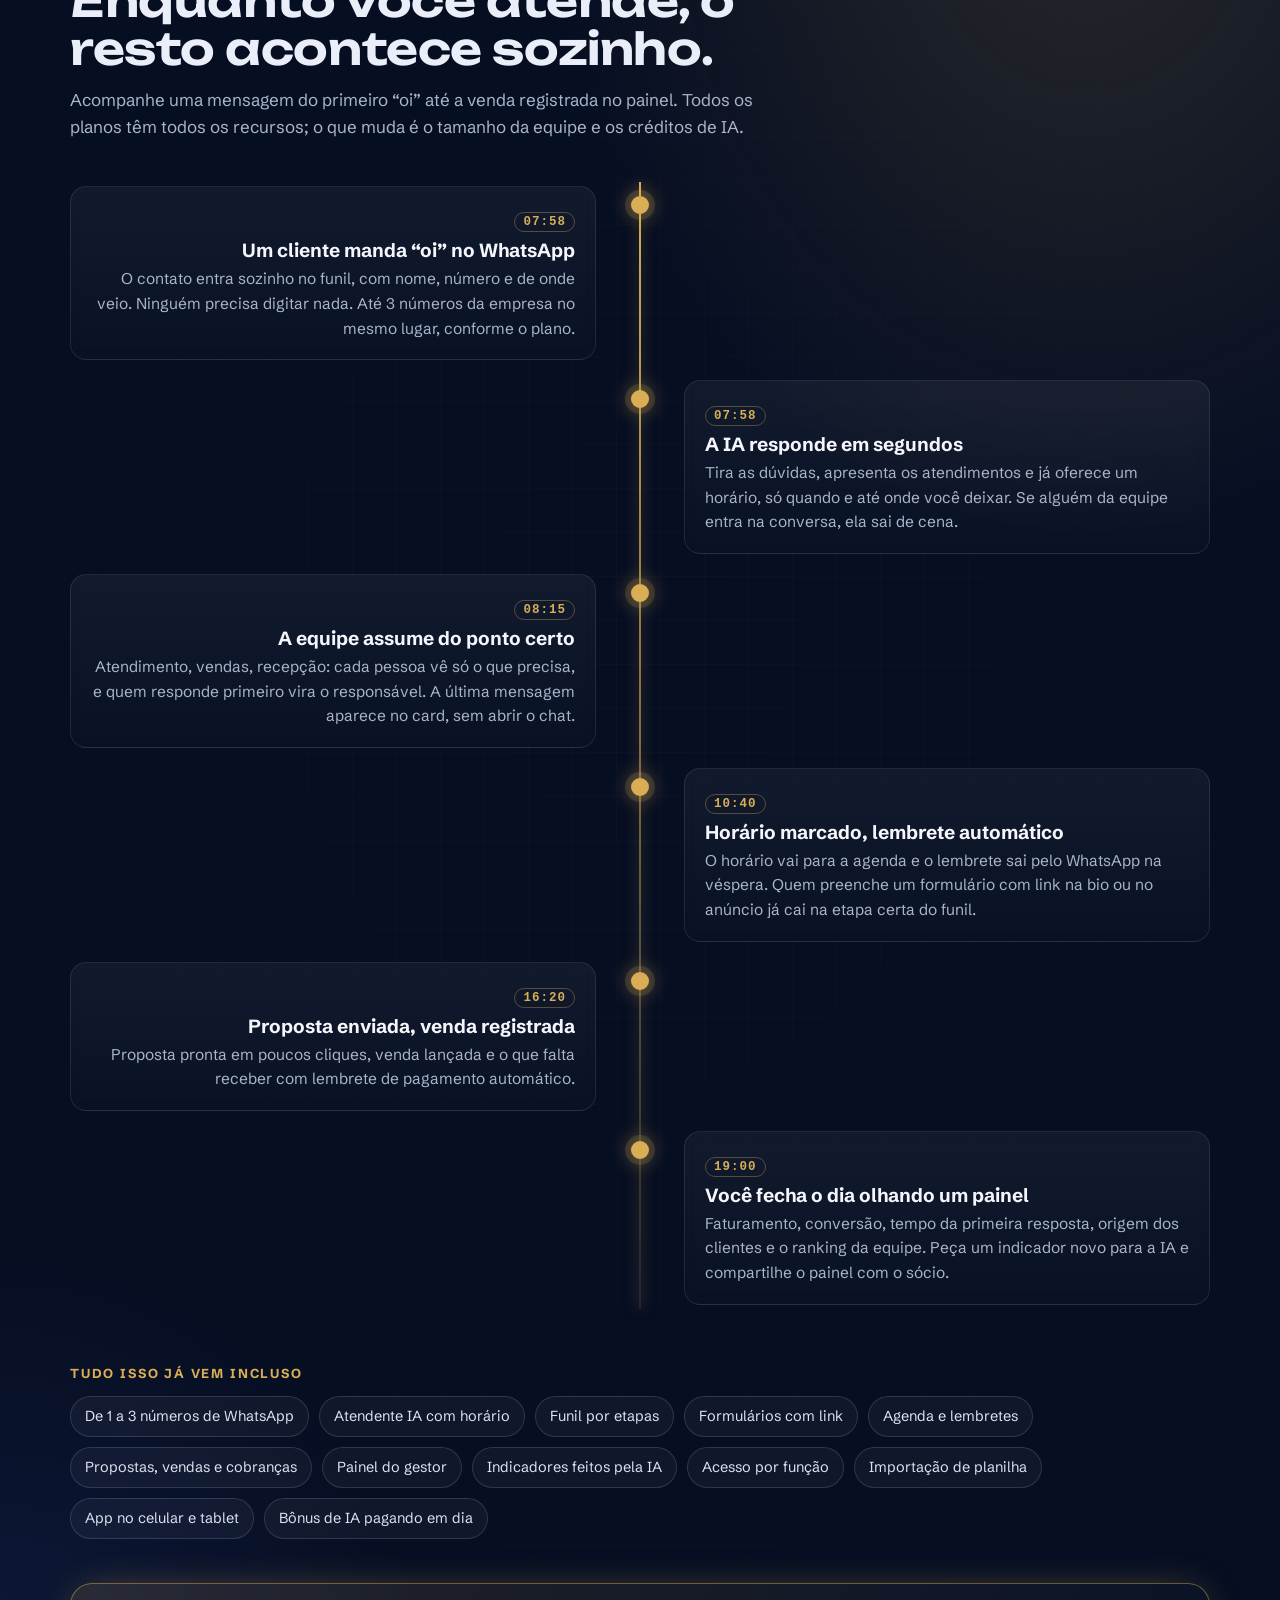
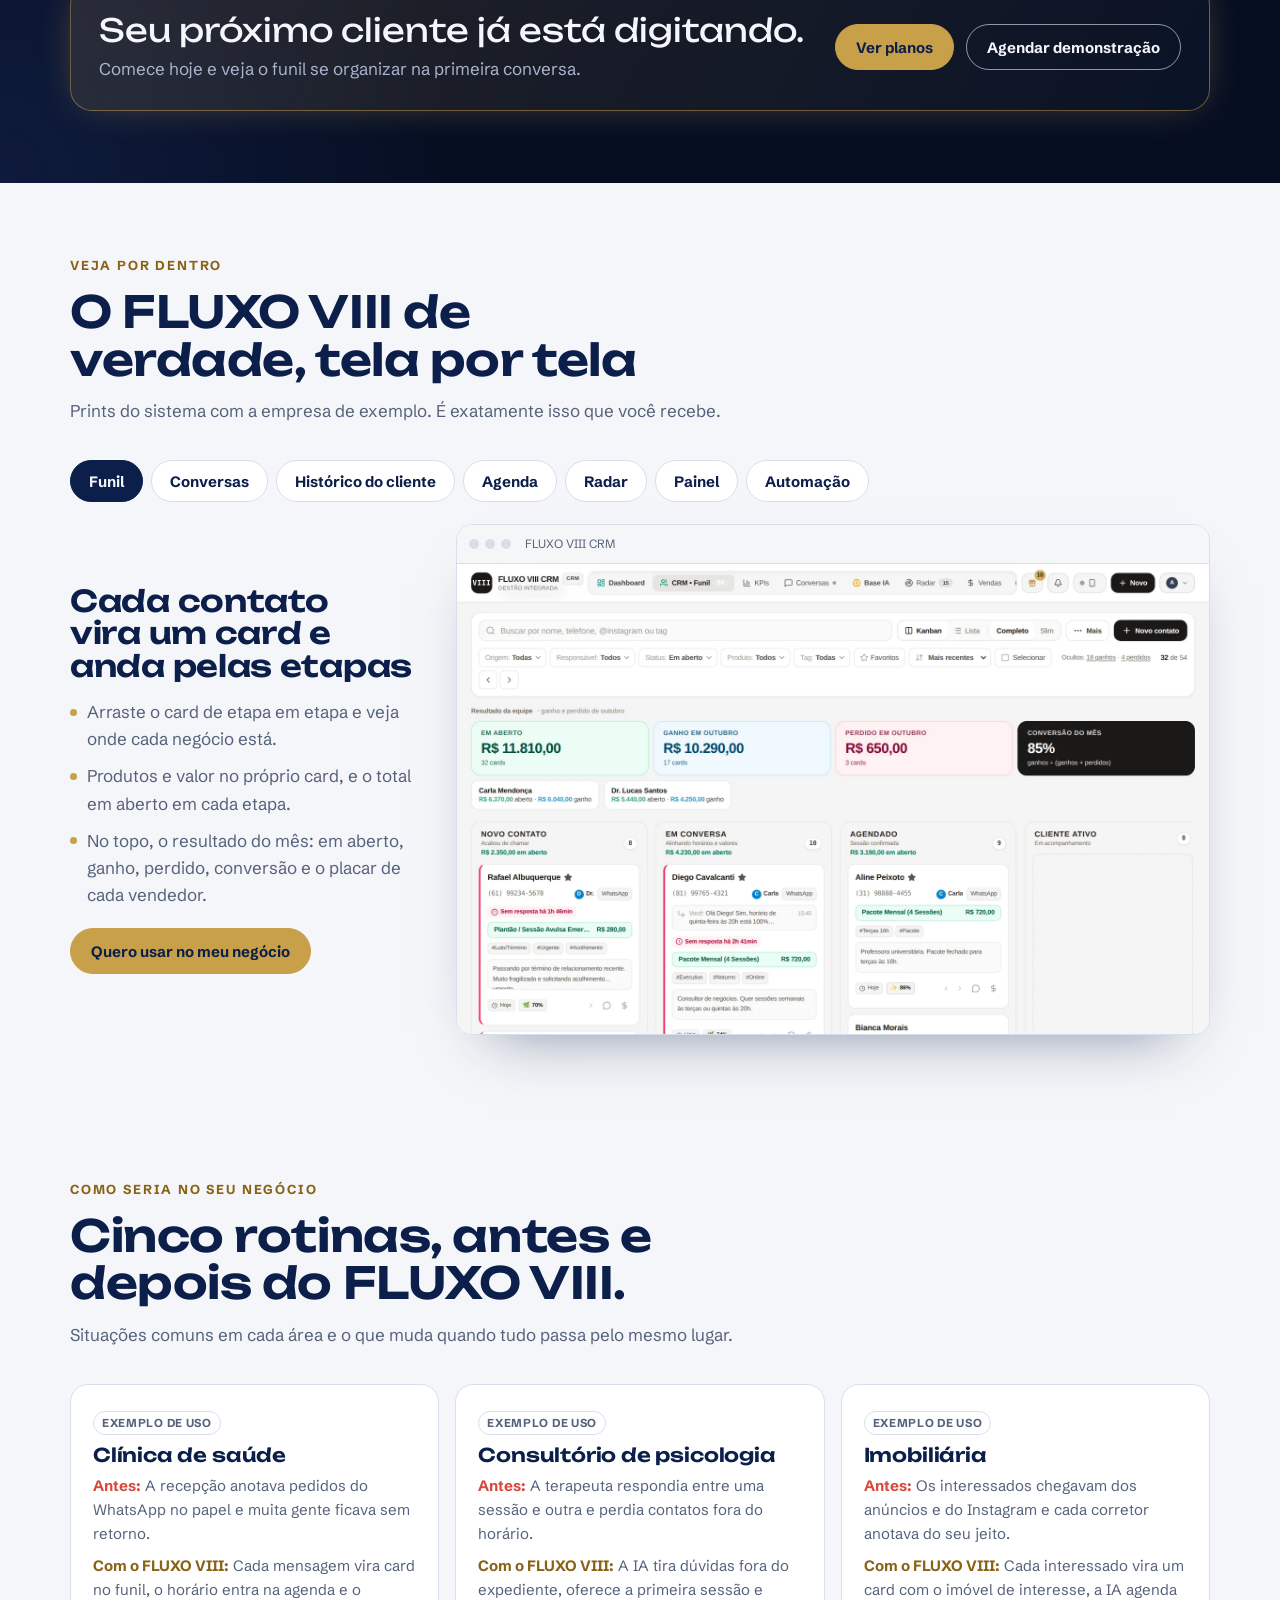
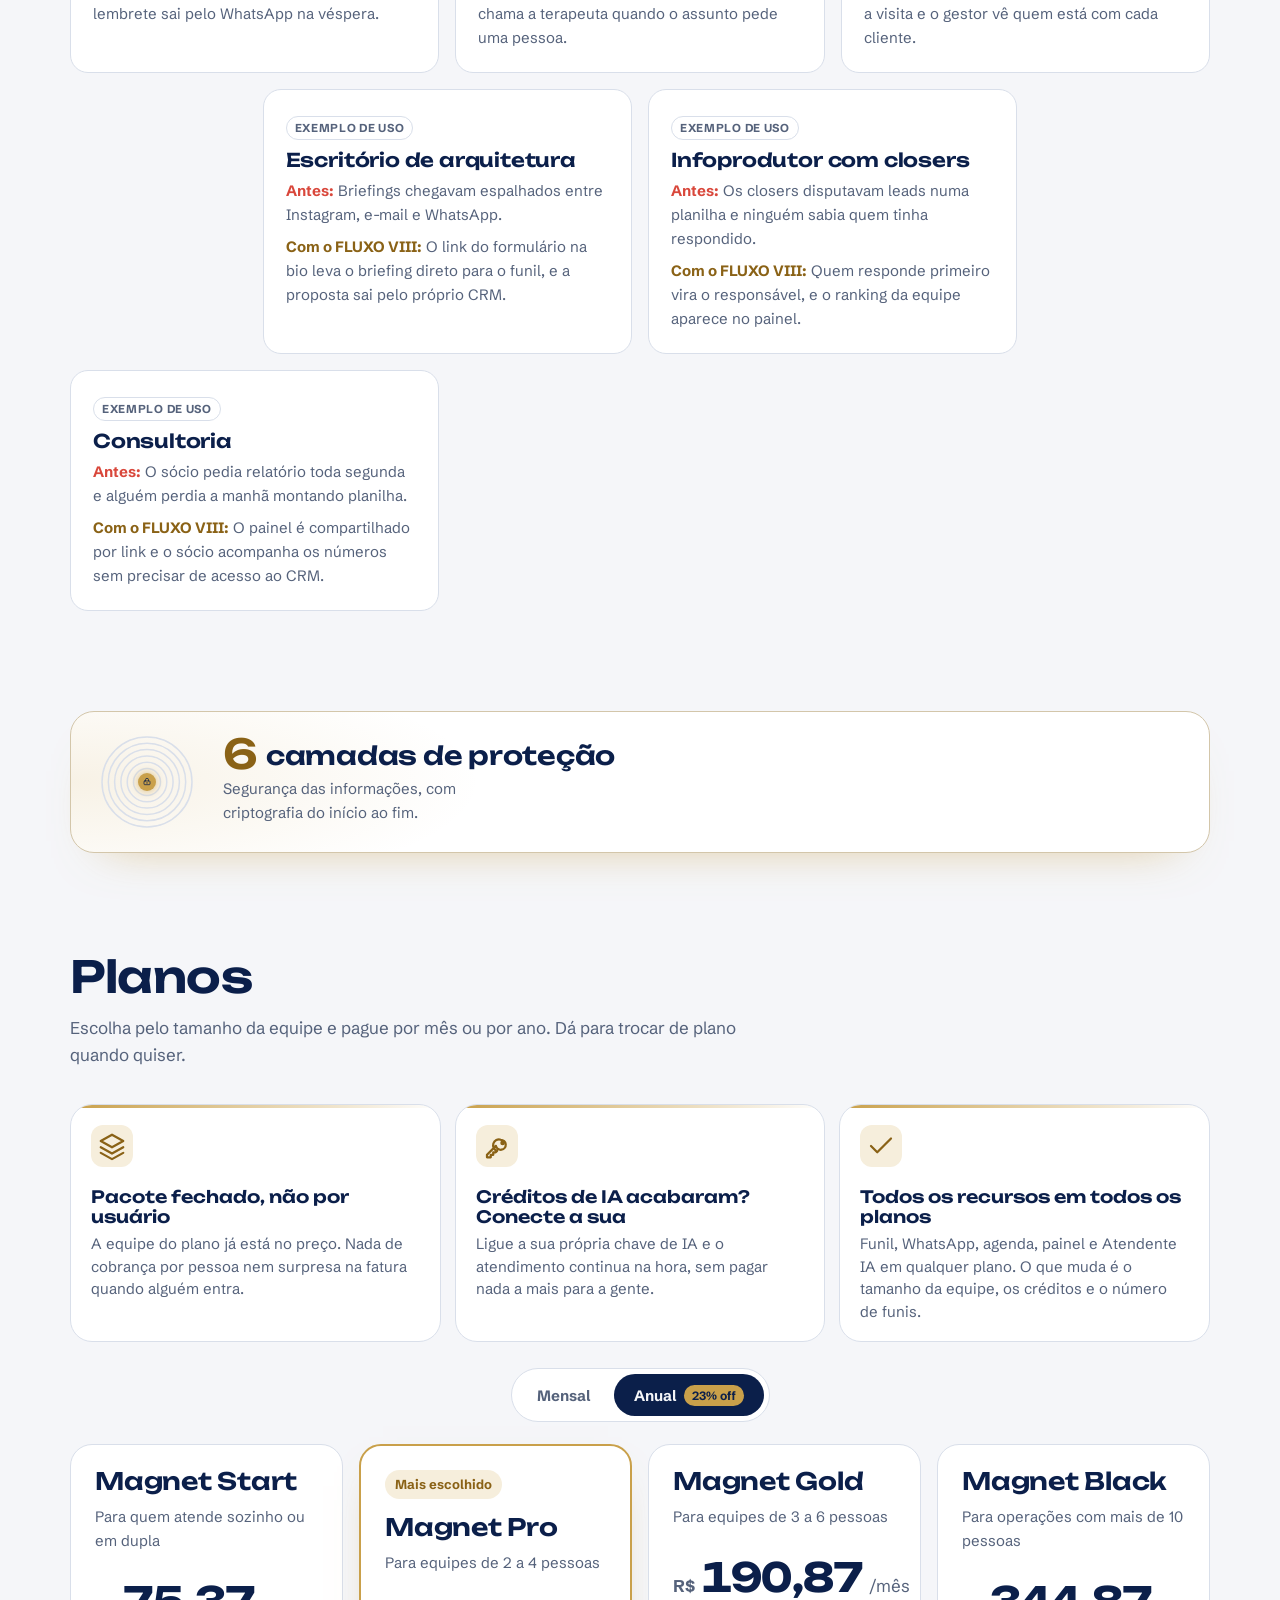
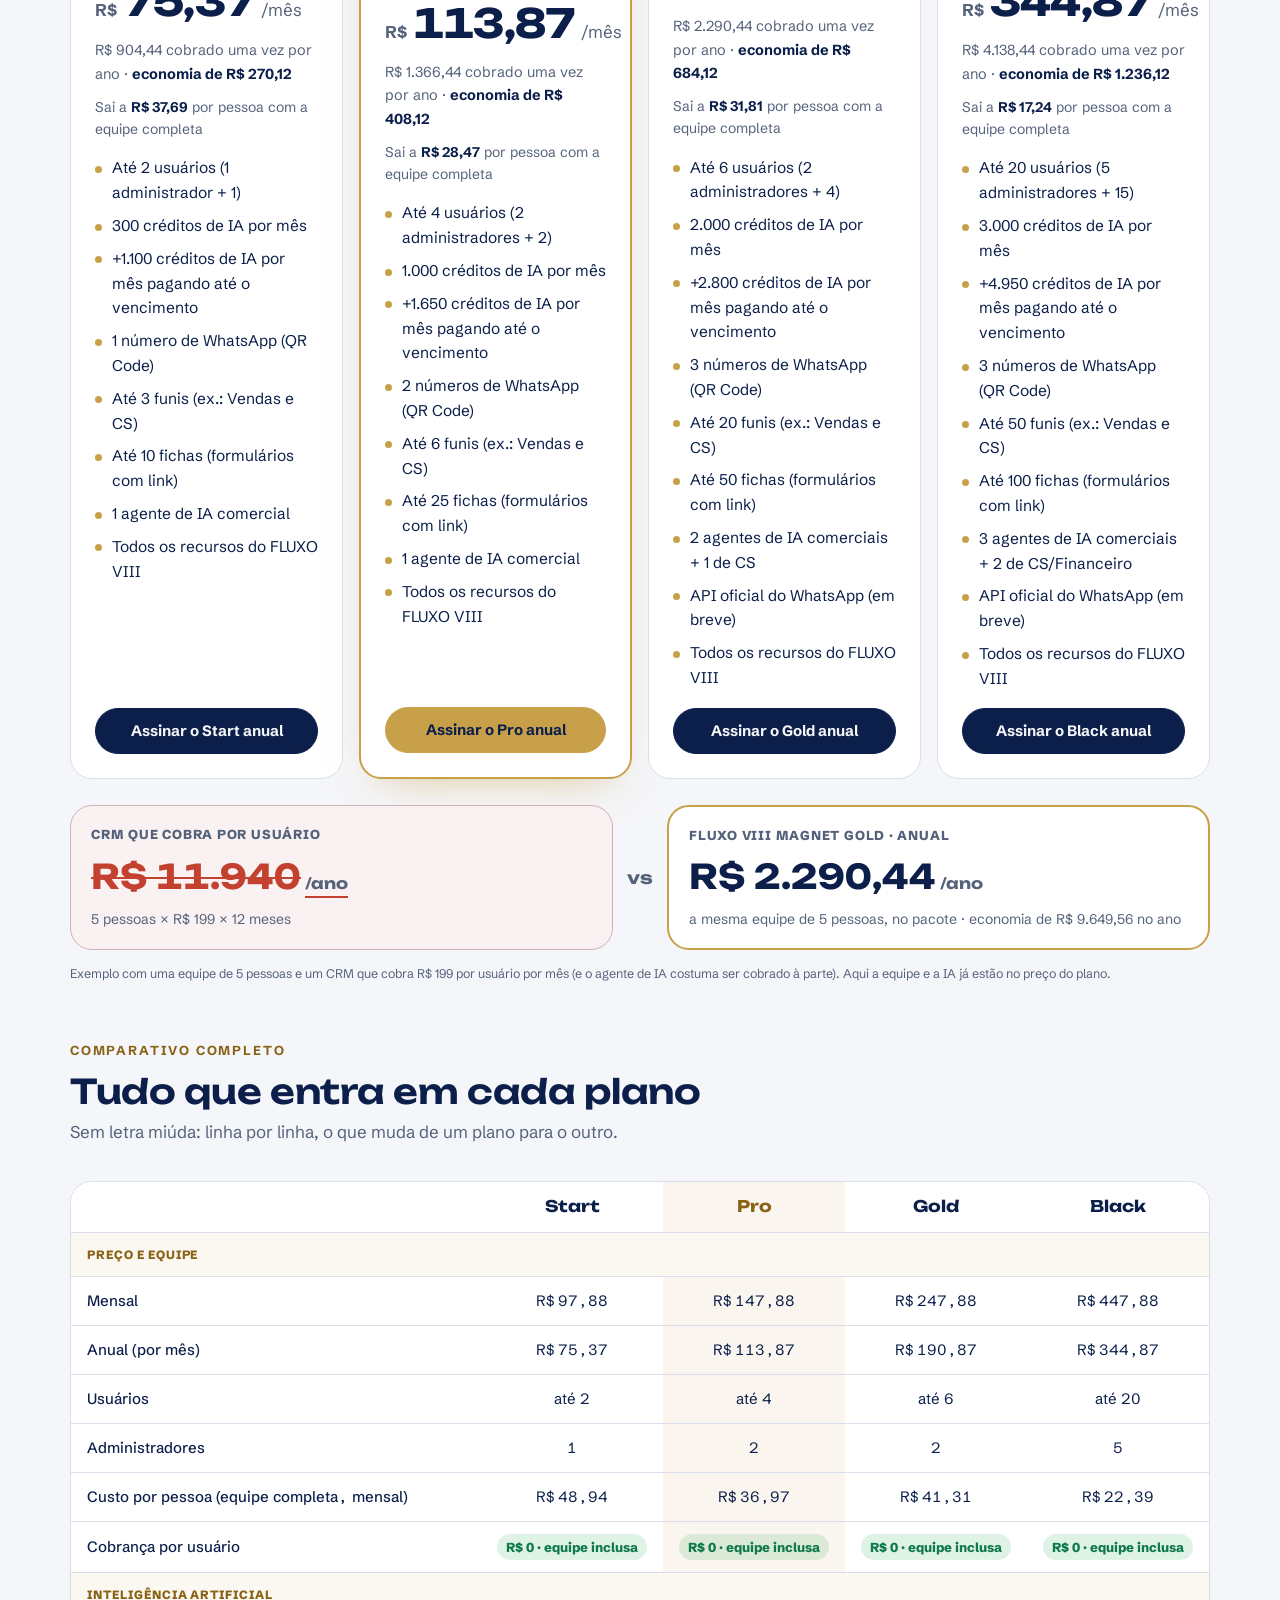
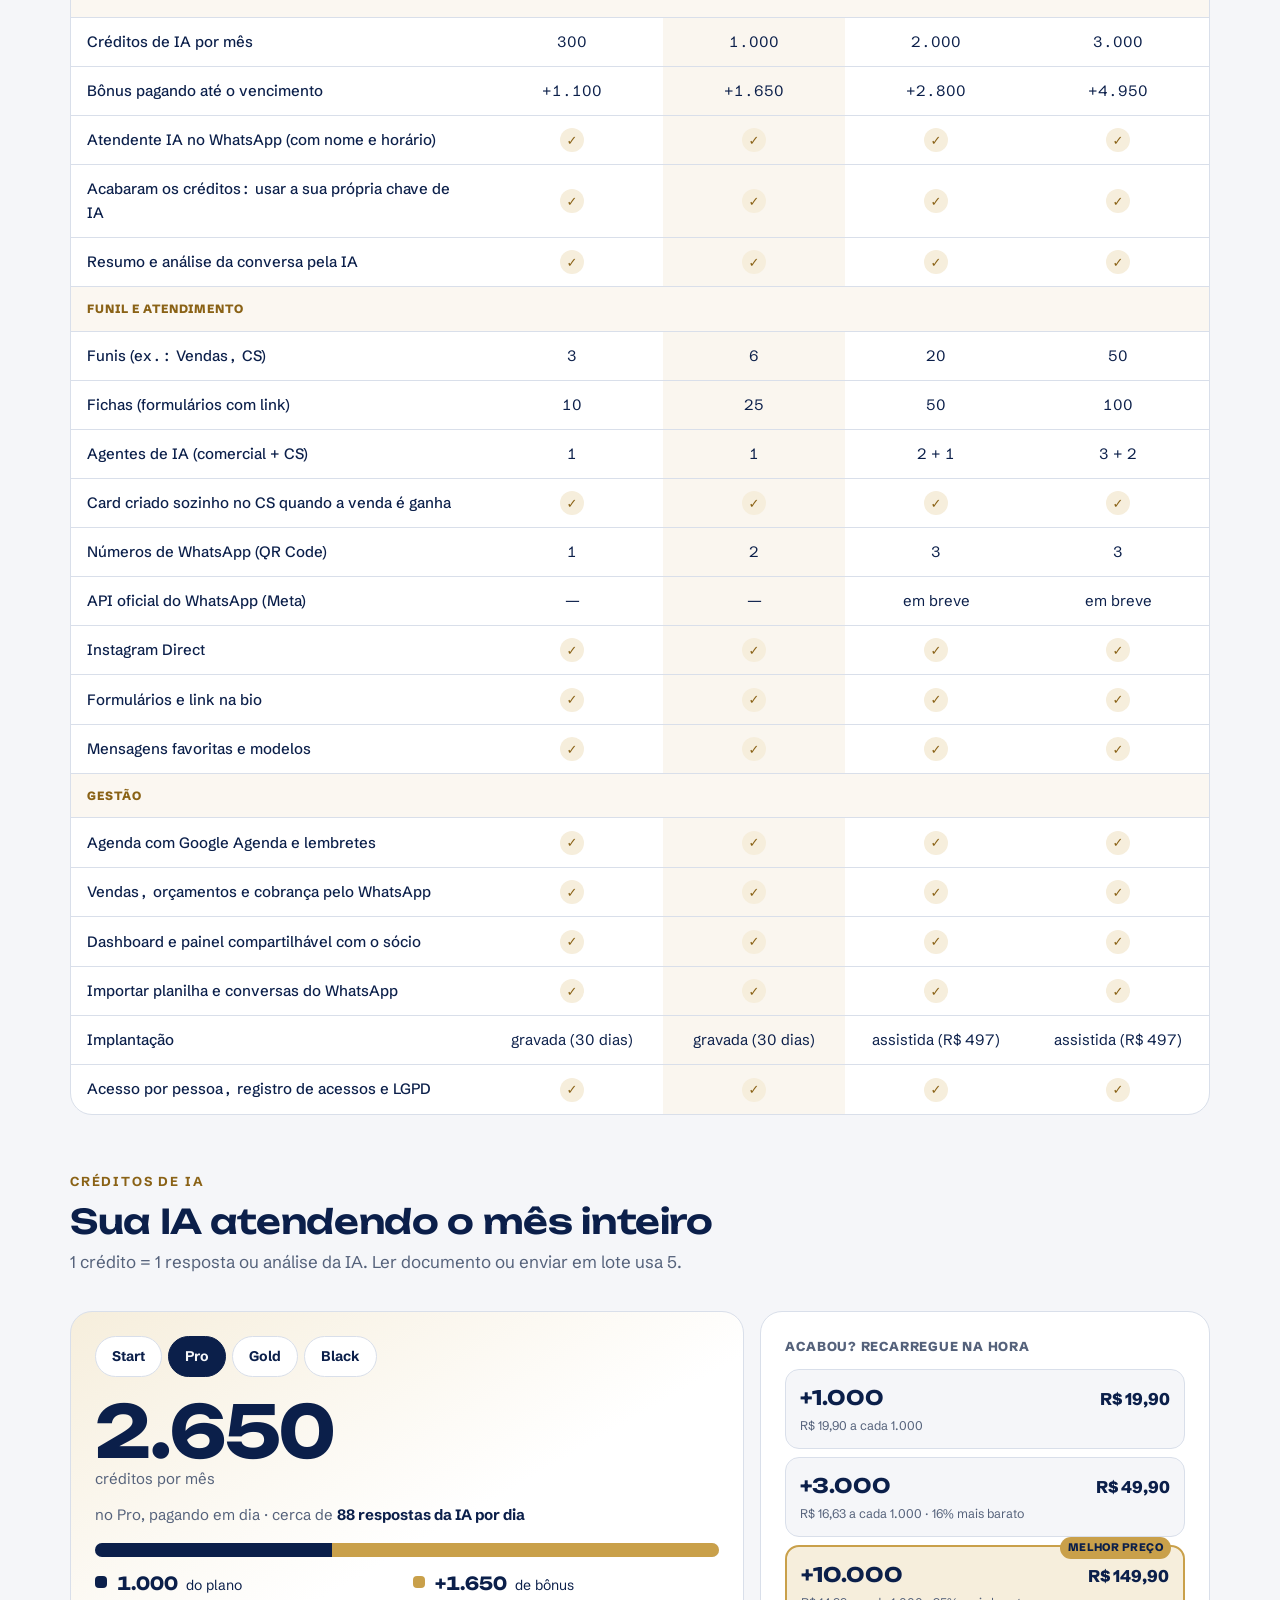
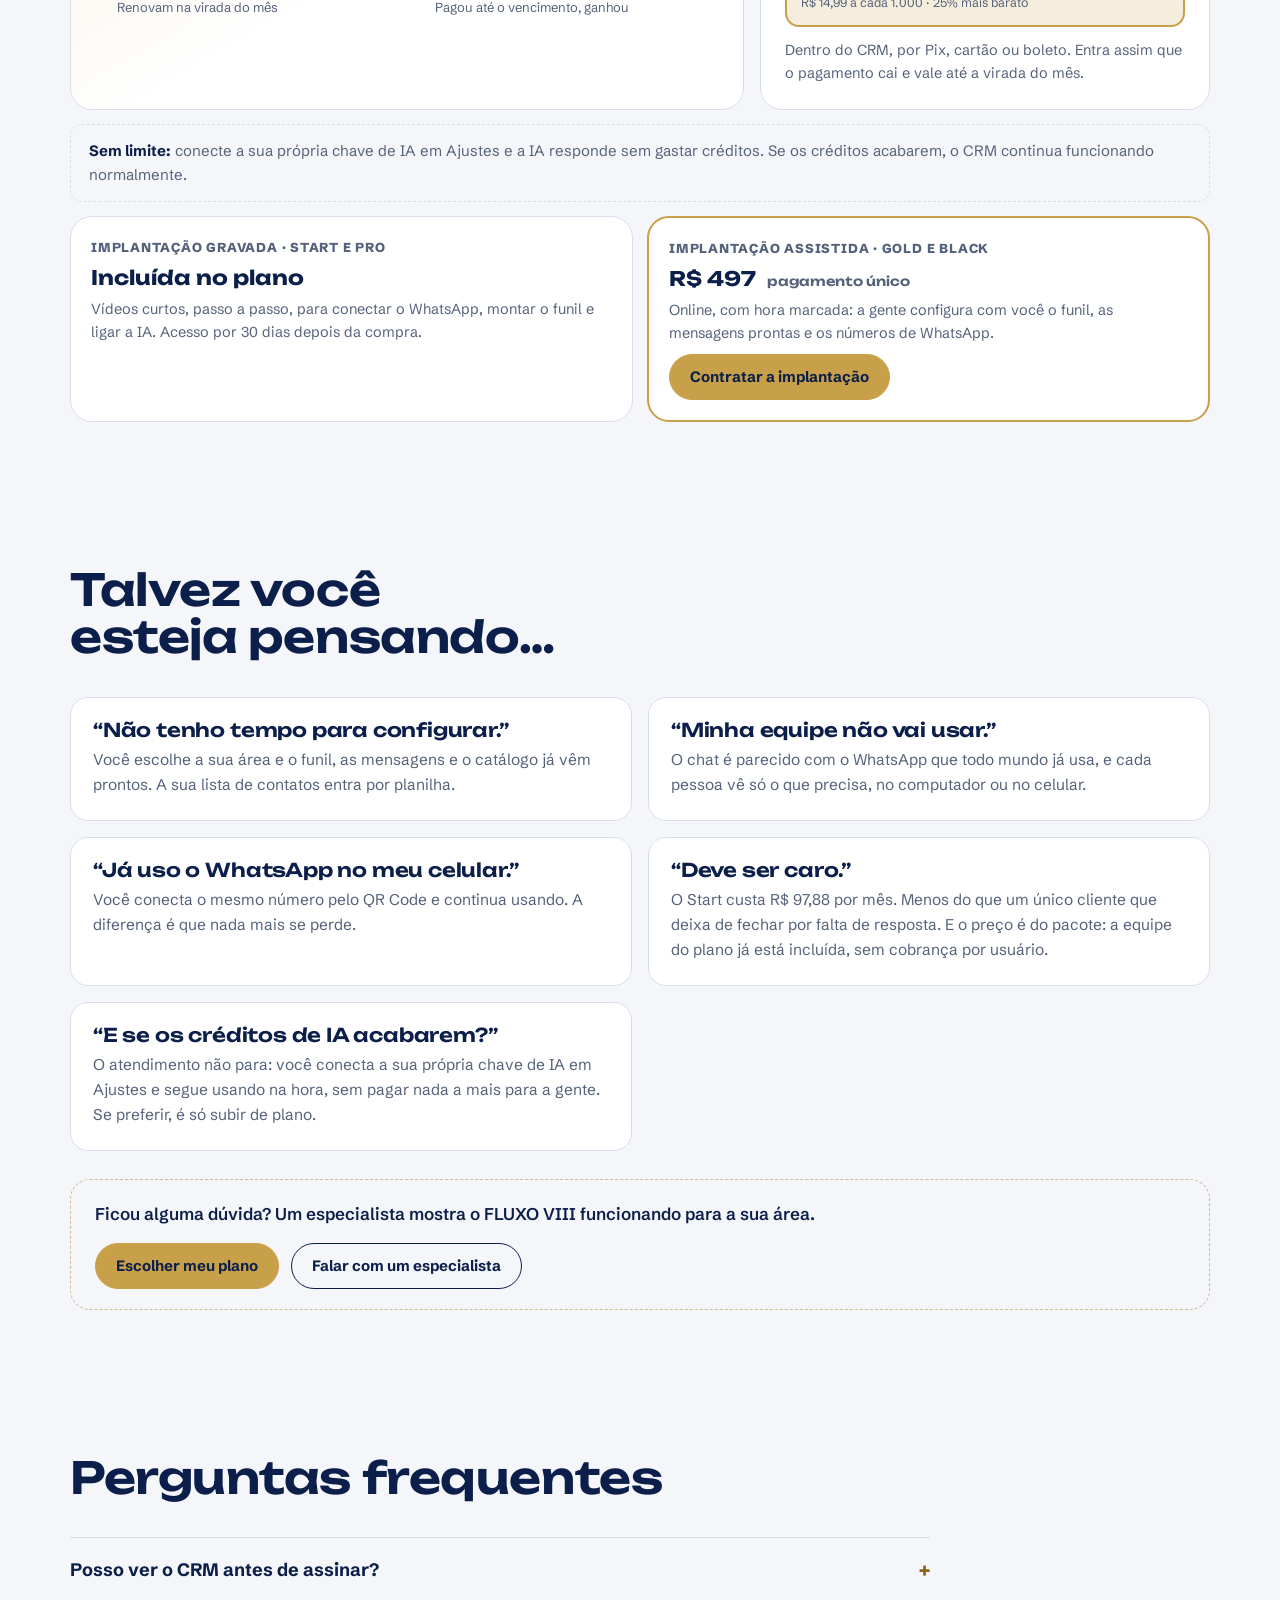
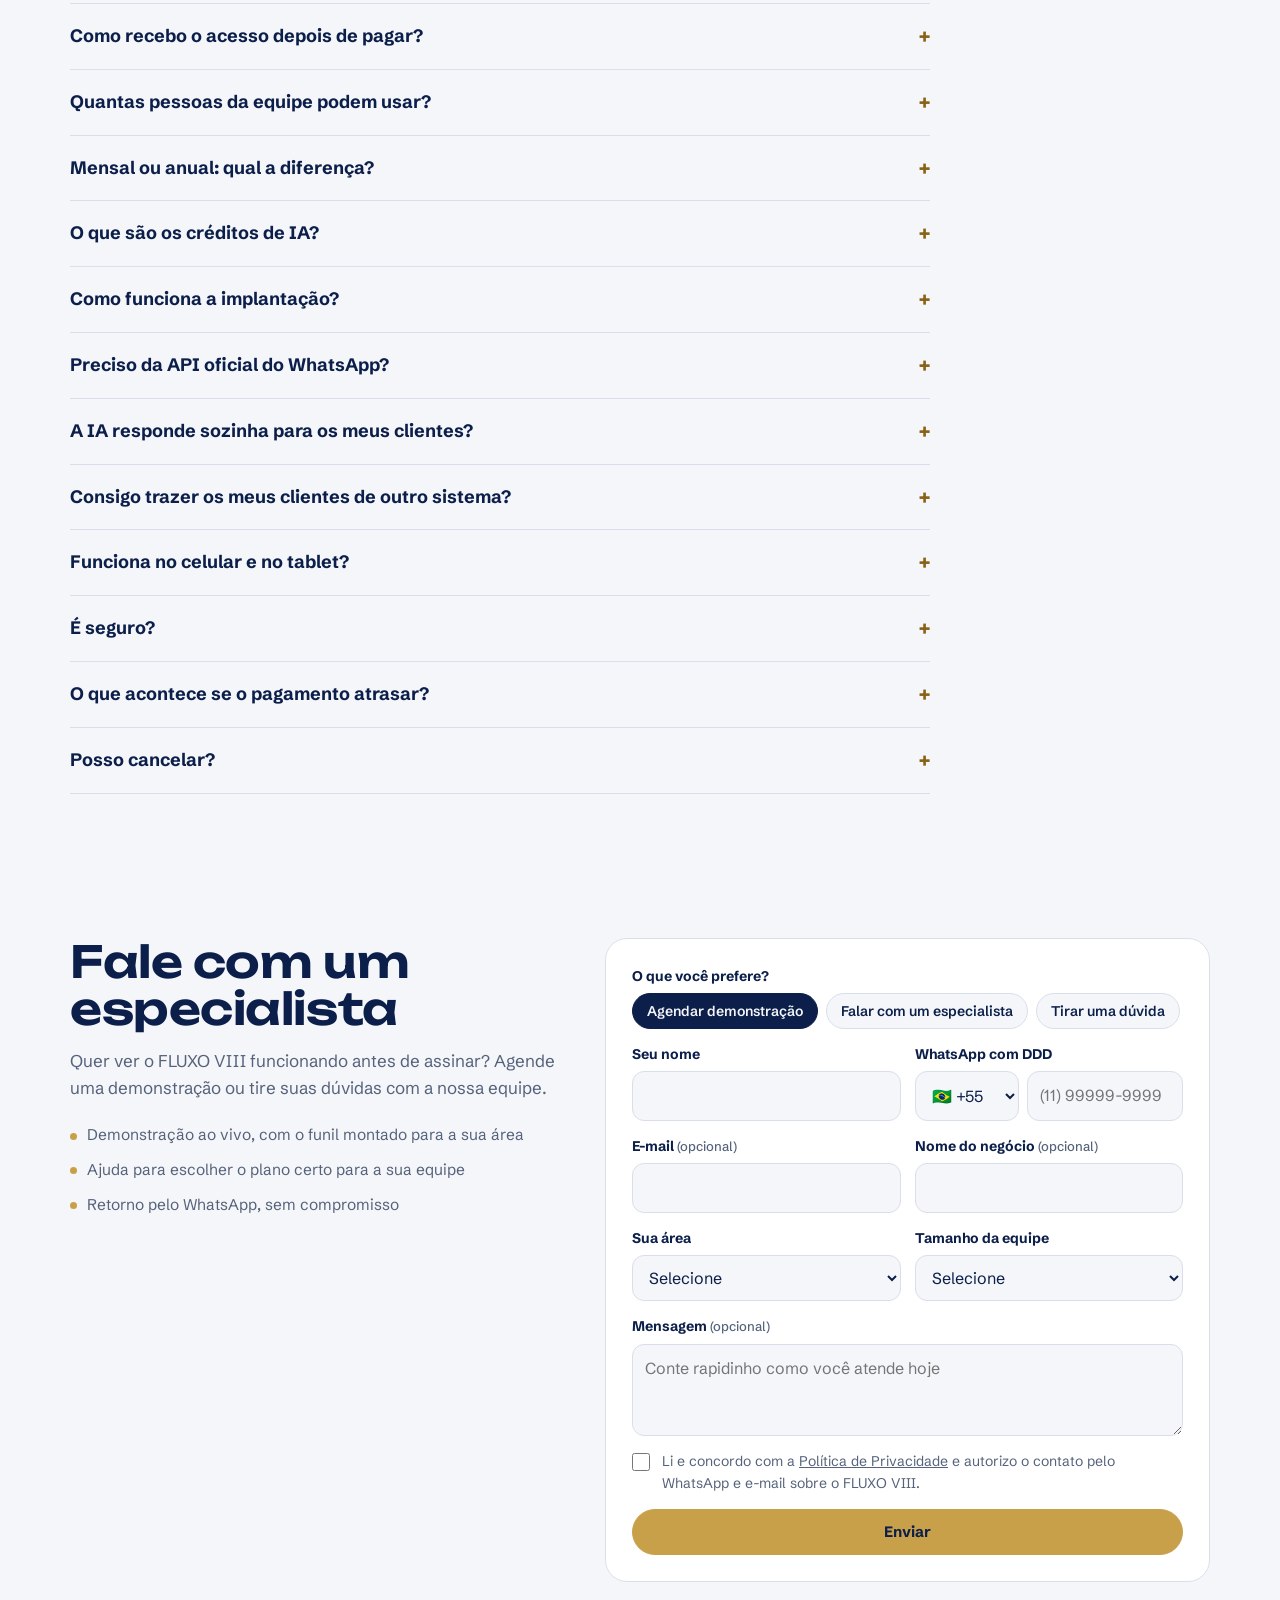
==== commit fb12d730: "Veja por dentro: prints novos do funil (resultado da equipe), card aberto e painel; aba Radar Co-Aut" ====
--- a/index.html
+++ b/index.html
@@ -16,7 +16,7 @@
 <link rel="preconnect" href="https://fonts.googleapis.com">
 <link rel="preconnect" href="https://fonts.gstatic.com" crossorigin>
 <link rel="stylesheet" href="https://fonts.googleapis.com/css2?family=Unbounded:wght@500;600;700&family=Schibsted+Grotesk:wght@400;500;600;700&display=swap">
-<link rel="stylesheet" href="site.css?v=20261016c">
+<link rel="stylesheet" href="site.css?v=20261016d">
 </head>
 <body>
 
@@ -406,6 +406,6 @@
 </footer>
 
 
-<script src="site.js?v=20261016c" defer></script>
+<script src="site.js?v=20261016d" defer></script>
 </body>
 </html>
